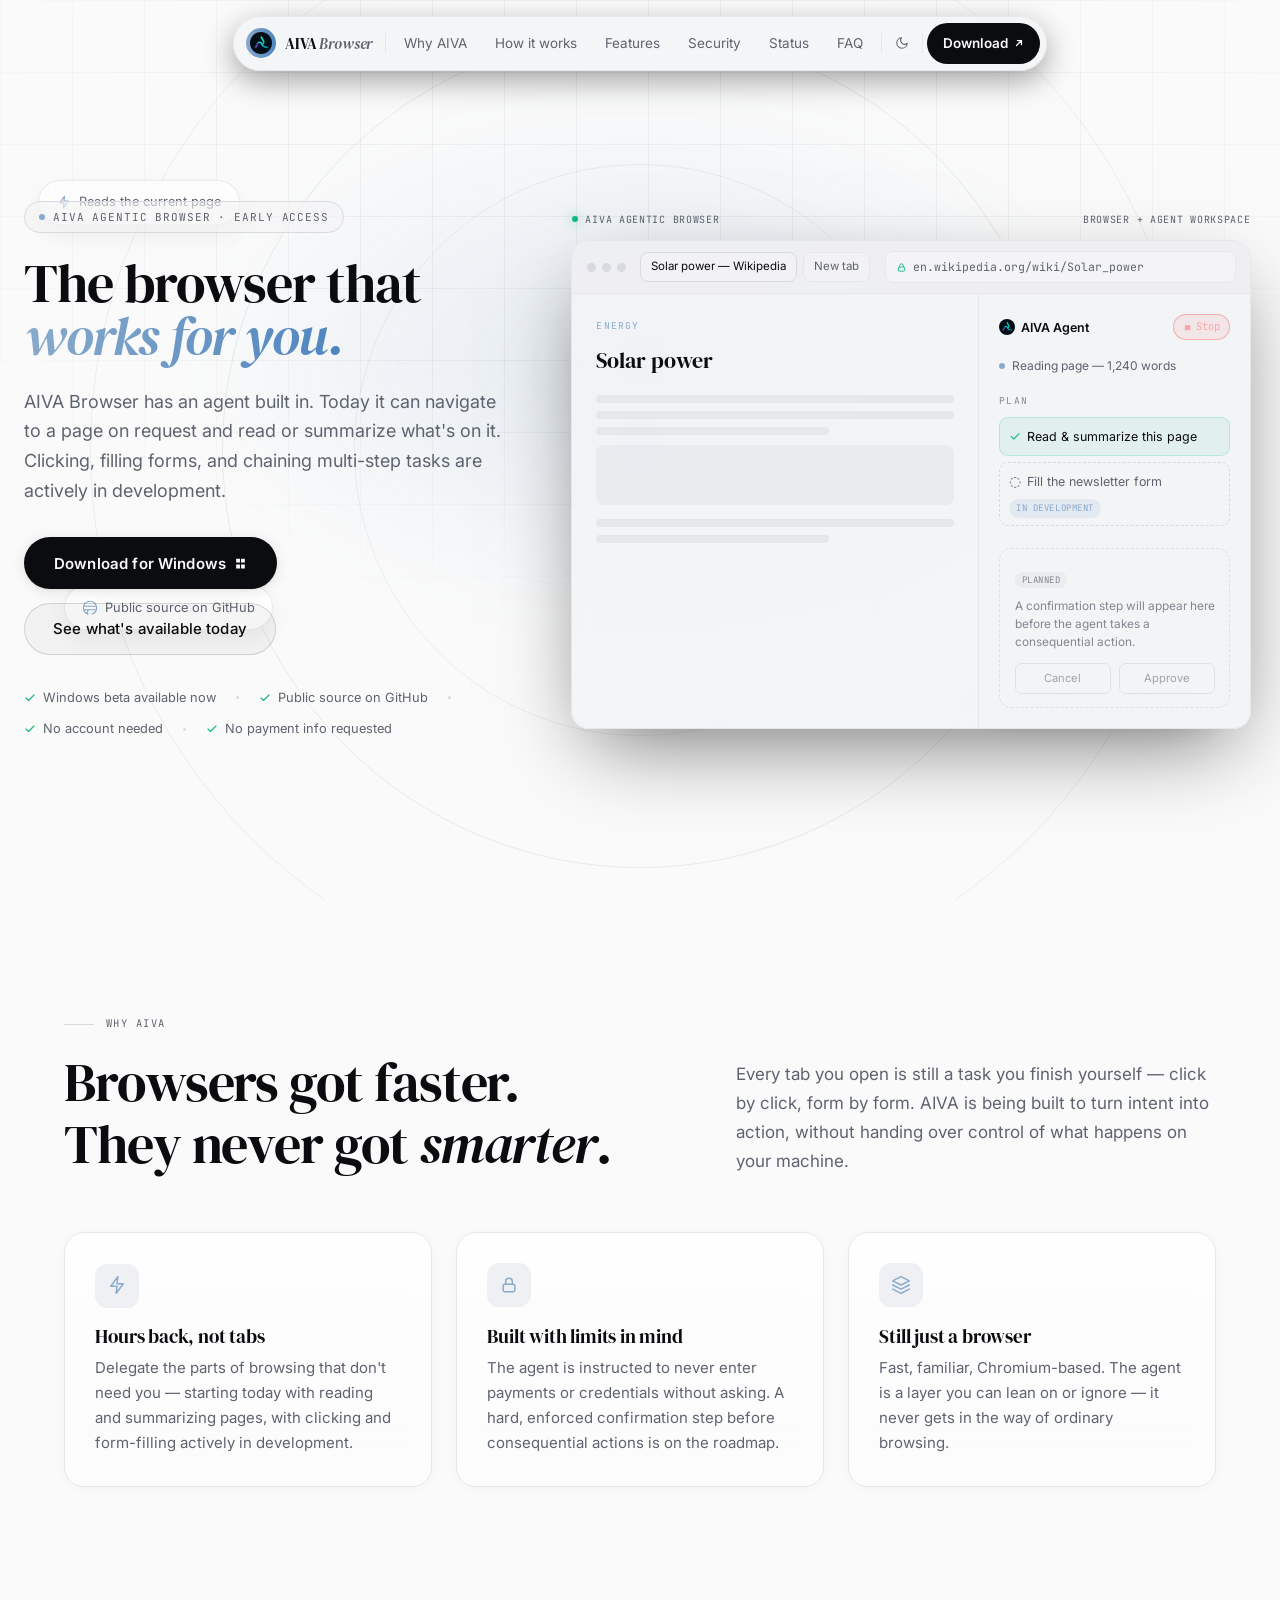
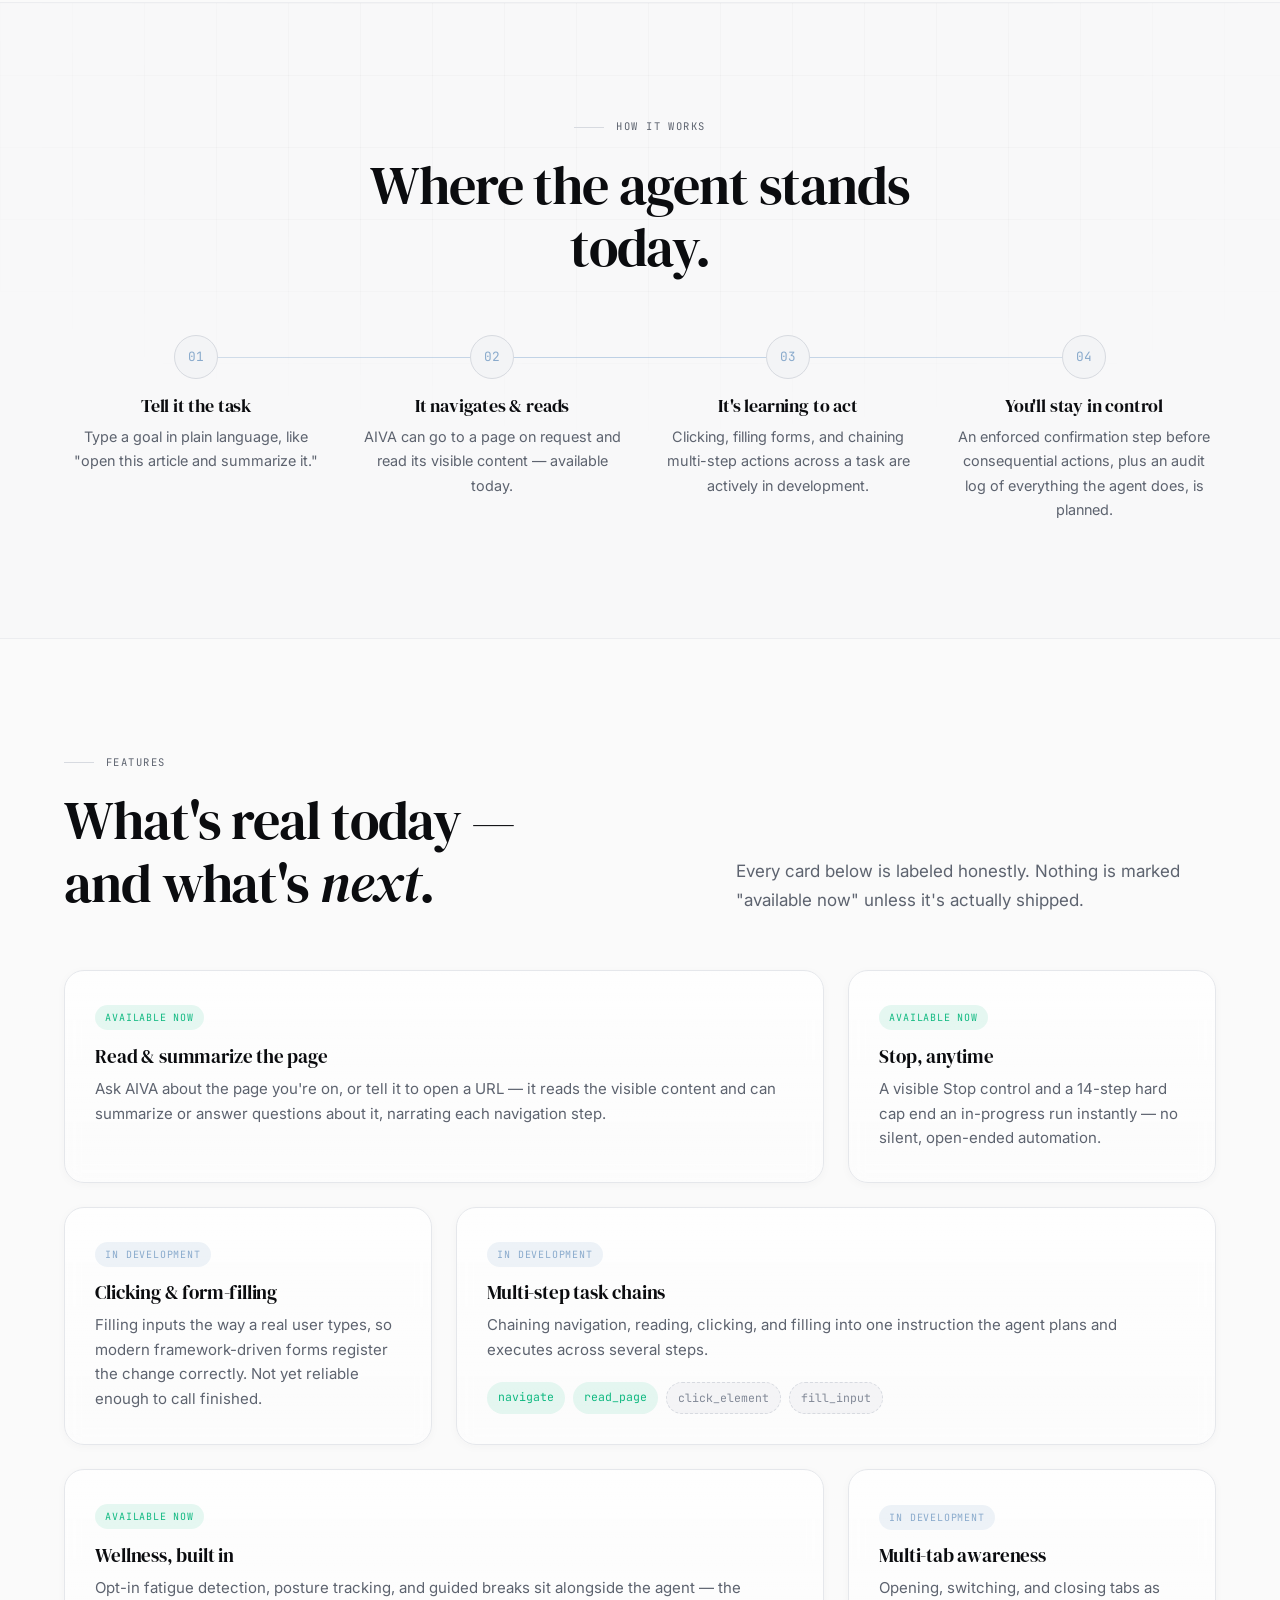
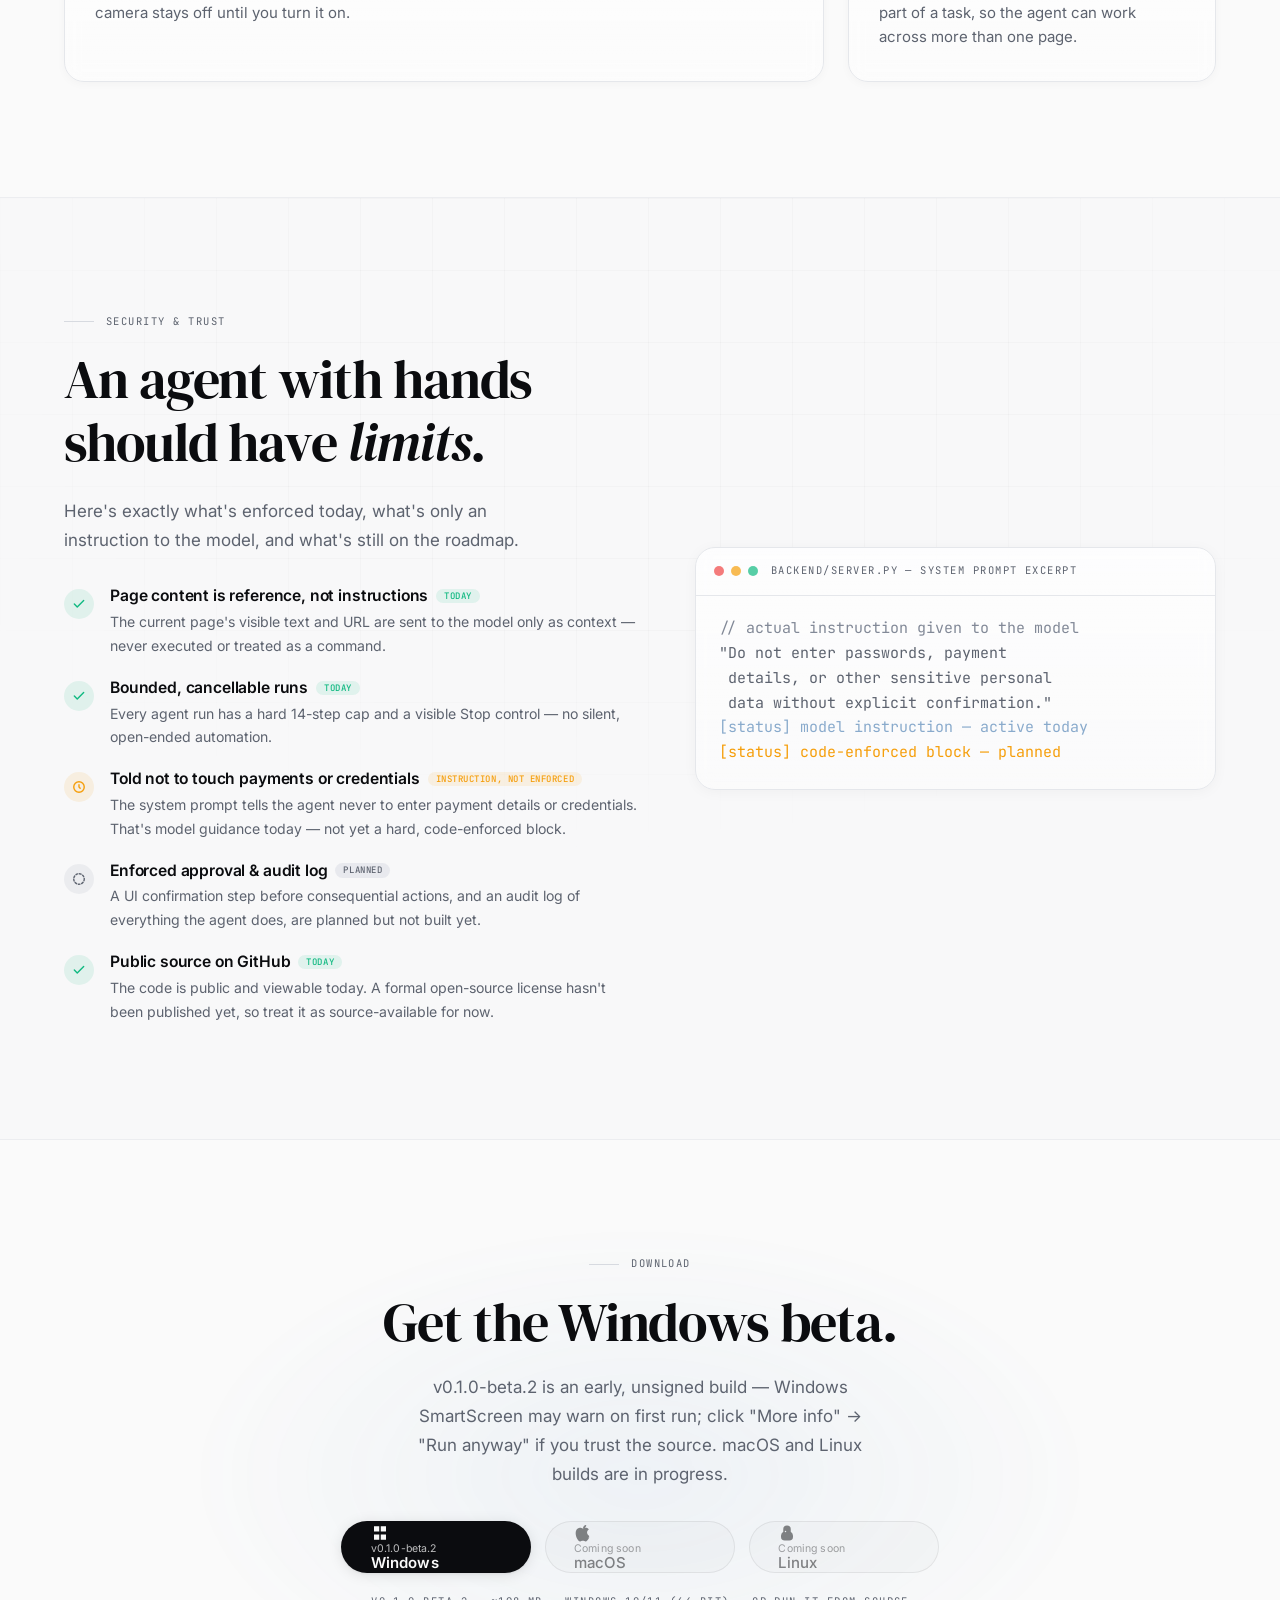
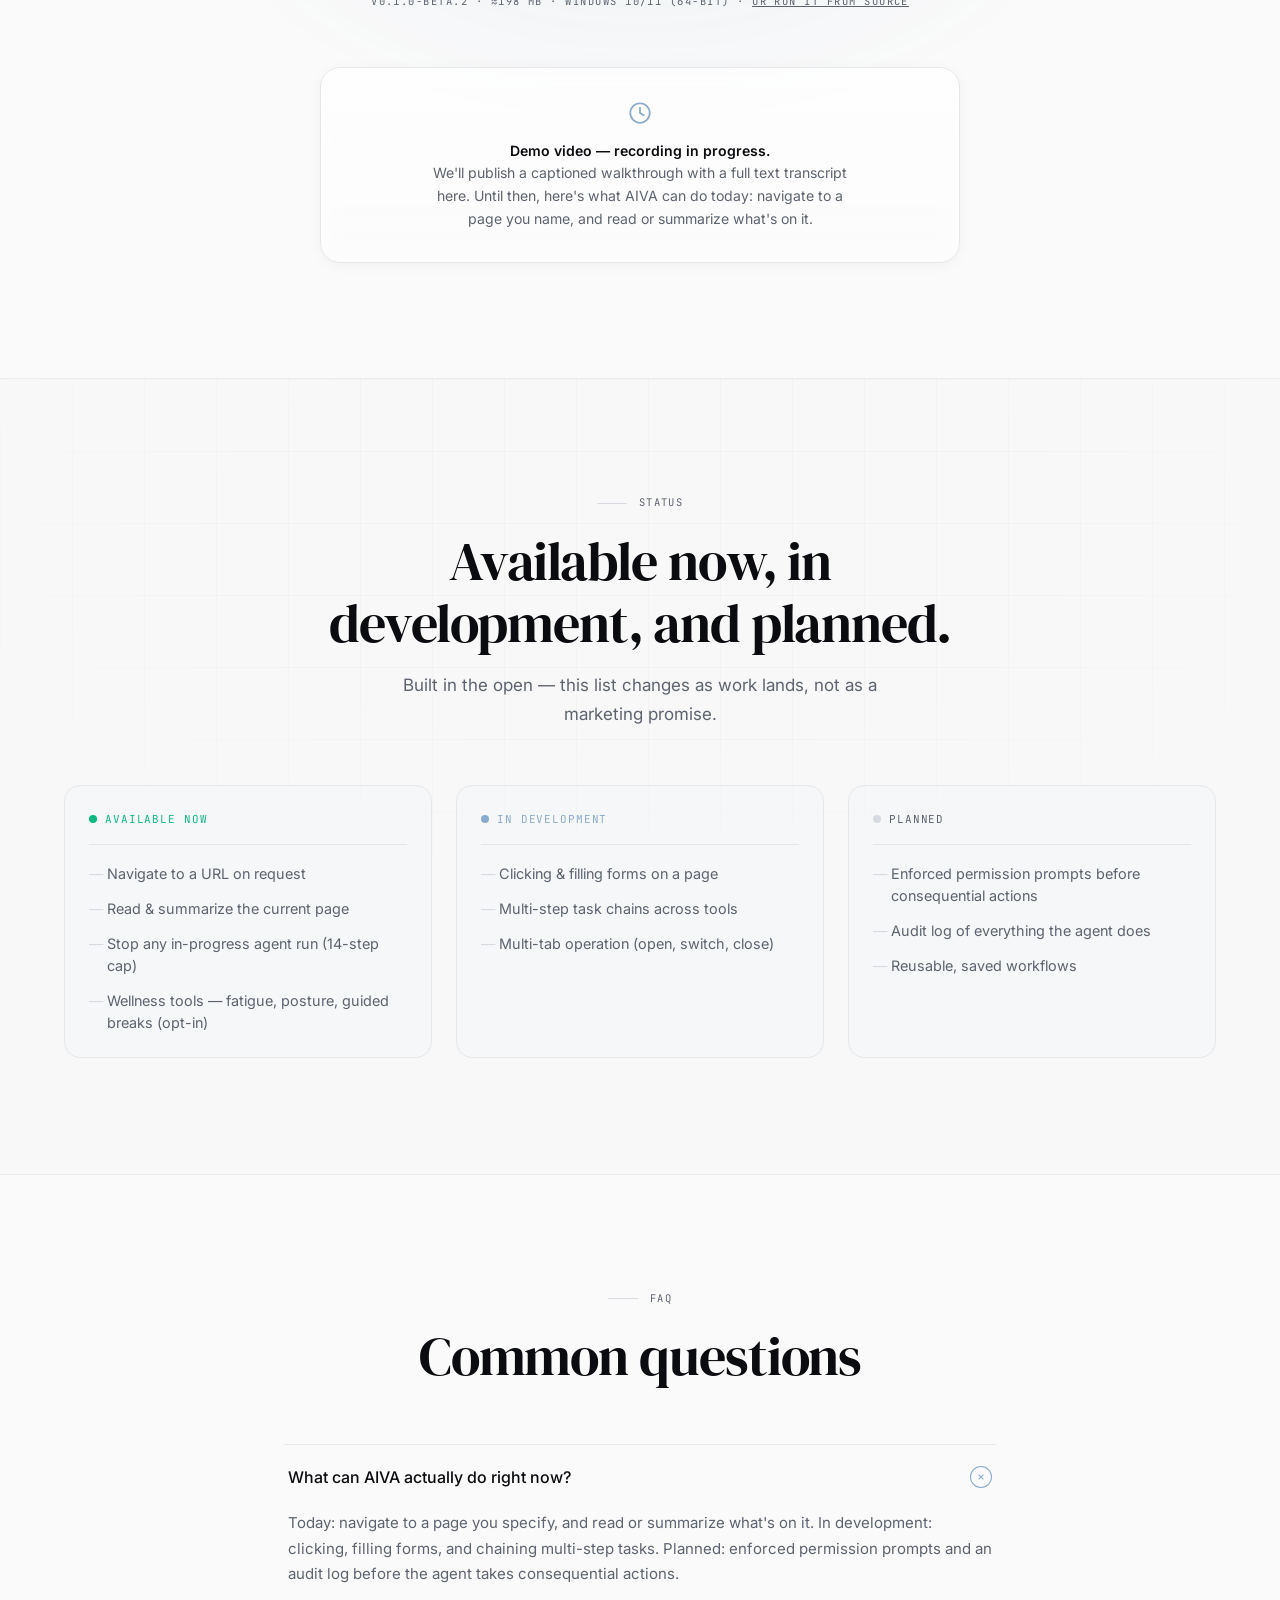
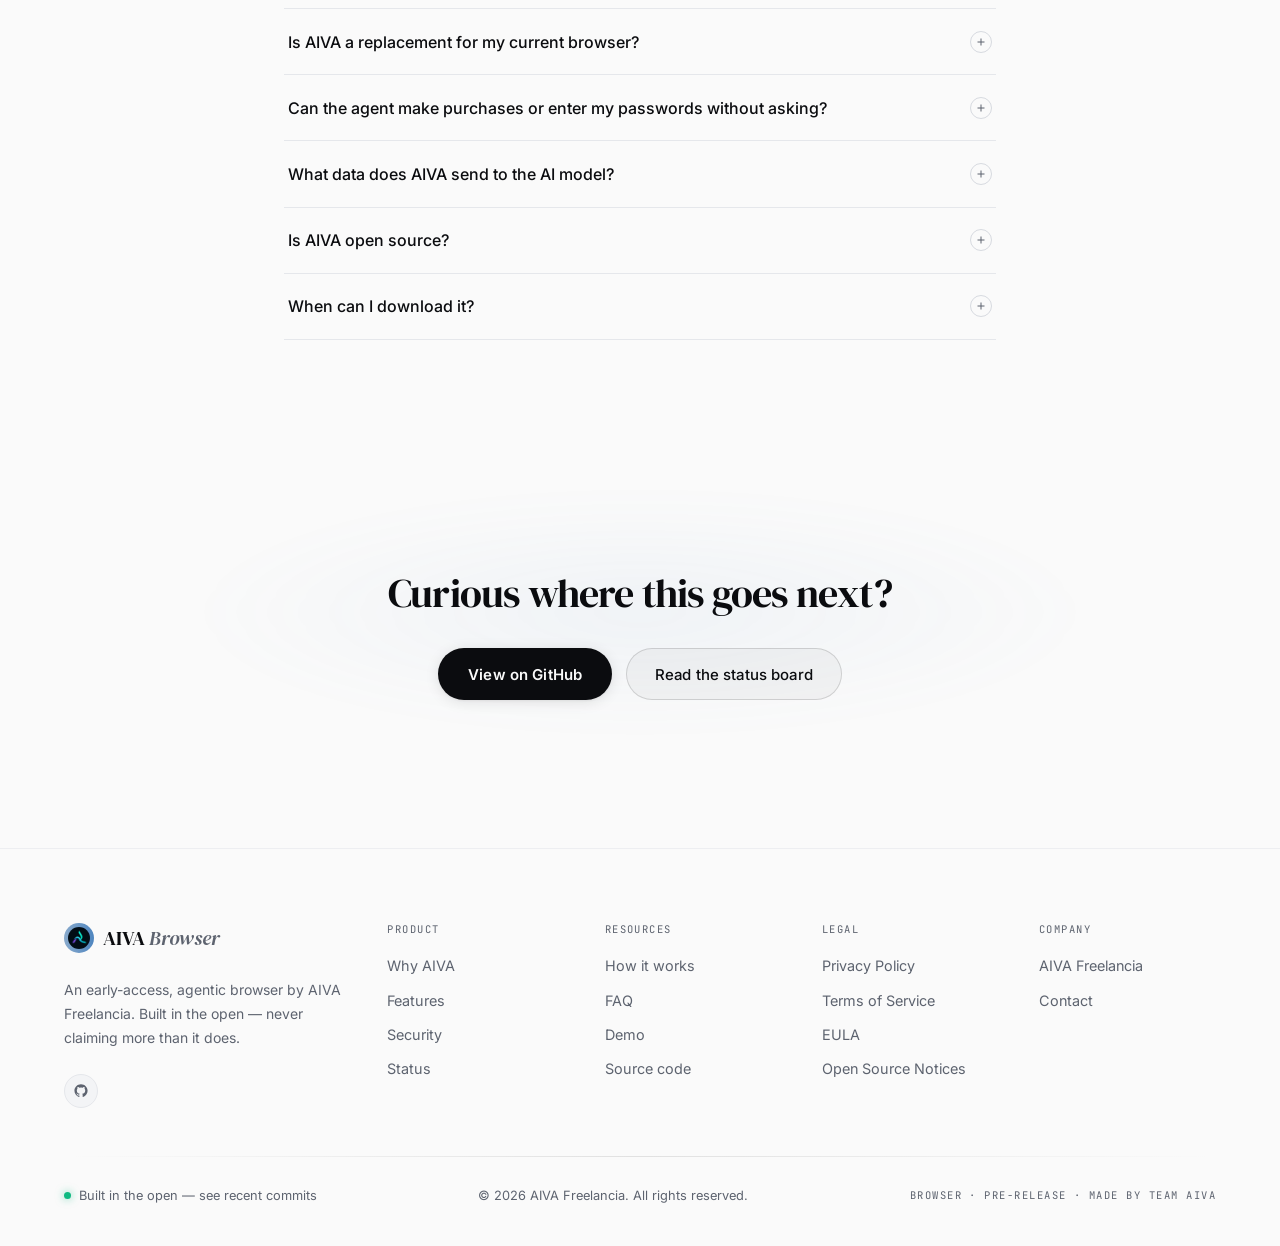
==== index.html @ 6fbb1faa "Point download at v0.1.0-beta.2 The rebuilt installer's own version string is beta.2, not a same-ver" ====
<!DOCTYPE html>
<html lang="en" data-theme="dark">
<head>
<meta charset="UTF-8" />
<meta name="viewport" content="width=device-width, initial-scale=1.0" />
<title>AIVA Browser — The Browser That Works For You</title>
<meta name="description" content="AIVA Browser is an early-access agentic browser by AIVA Freelancia. Today it can navigate to a page and read or summarize it — clicking, form-filling, and multi-step tasks are in active development." />
<link rel="canonical" href="https://browser.aivafreelancia.in/" />
<link rel="icon" href="assets/favicon-64.png" />
<link rel="apple-touch-icon" href="assets/apple-touch-icon.png" />

<meta name="theme-color" content="#0a0a0a" media="(prefers-color-scheme: dark)" />
<meta name="theme-color" content="#fafafa" media="(prefers-color-scheme: light)" />
<meta name="theme-color" content="#0a0a0a" id="themeColorMeta" />
<script>
  (function () {
    var saved = localStorage.getItem('aiva-theme');
    var theme = saved || (window.matchMedia && window.matchMedia('(prefers-color-scheme: light)').matches ? 'light' : 'dark');
    document.documentElement.setAttribute('data-theme', theme);
    var meta = document.getElementById('themeColorMeta');
    if (meta) meta.setAttribute('content', theme === 'light' ? '#fafafa' : '#0a0a0a');
  })();
</script>

<meta property="og:title" content="AIVA Browser — The Browser That Works For You" />
<meta property="og:description" content="An early-access agentic browser by AIVA Freelancia. Navigate and read/summarize pages today — clicking, form-filling, and multi-step tasks are in development." />
<meta property="og:type" content="website" />
<meta property="og:url" content="https://browser.aivafreelancia.in/" />
<meta property="og:image" content="https://browser.aivafreelancia.in/assets/og-image.png" />
<meta property="og:image:width" content="1200" />
<meta property="og:image:height" content="630" />
<meta property="og:image:alt" content="AIVA Browser — The browser that works for you" />
<meta name="twitter:card" content="summary_large_image" />
<meta name="twitter:title" content="AIVA Browser — The Browser That Works For You" />
<meta name="twitter:description" content="An early-access agentic browser by AIVA Freelancia. Navigate and read/summarize pages today — clicking, form-filling, and multi-step tasks are in development." />
<meta name="twitter:image" content="https://browser.aivafreelancia.in/assets/og-image.png" />

<script type="application/ld+json">
{
  "@context": "https://schema.org",
  "@type": "SoftwareApplication",
  "name": "AIVA Browser",
  "description": "An early-access, agentic desktop browser that can navigate to a page on request and read or summarize its content. Clicking, form-filling, and multi-step tasks are in active development.",
  "applicationCategory": "WebBrowser",
  "operatingSystem": "Windows 10/11 (64-bit)",
  "softwareVersion": "0.1.0-beta.2",
  "downloadUrl": "https://github.com/Jothik1506-ai/Browser-download-page/releases/download/v0.1.0-beta.2/AIVA.Agentic.Browser-Setup-0.1.0-beta.2.exe",
  "url": "https://browser.aivafreelancia.in/",
  "codeRepository": "https://github.com/Jothik1506-ai/Aiva-Agentic_Browser",
  "publisher": {
    "@type": "Organization",
    "name": "AIVA Freelancia",
    "url": "https://aivafreelancia.in"
  }
}
</script>

<link rel="preconnect" href="https://fonts.googleapis.com">
<link rel="preconnect" href="https://fonts.gstatic.com" crossorigin>
<link rel="preload" as="style" href="https://fonts.googleapis.com/css2?family=DM+Serif+Display:ital@0;1&family=Inter:wght@300;400;500;600;700;800&family=JetBrains+Mono:wght@300;400;500;600&display=swap" />
<link href="https://fonts.googleapis.com/css2?family=DM+Serif+Display:ital@0;1&family=Inter:wght@300;400;500;600;700;800&family=JetBrains+Mono:wght@300;400;500;600&display=swap" rel="stylesheet" media="print" onload="this.media='all'" />
<noscript><link href="https://fonts.googleapis.com/css2?family=DM+Serif+Display:ital@0;1&family=Inter:wght@300;400;500;600;700;800&family=JetBrains+Mono:wght@300;400;500;600&display=swap" rel="stylesheet" /></noscript>

<link rel="stylesheet" href="styles.css" />
</head>

<body>

<a href="#main" class="skip-link">Skip to content</a>

<!-- ================= NAV ================= -->
<header class="site-header">
  <nav id="navPill" class="nav-pill" aria-label="Primary">
    <a href="#top" class="nav-brand" aria-label="AIVA Browser home">
      <span class="brand-mark">
        <img src="assets/aiva-logo-small.png" alt="" width="20" height="20" loading="lazy" />
      </span>
      <span class="brand-name">AIVA <em>Browser</em></span>
    </a>
    <span class="nav-sep" aria-hidden="true"></span>
    <div class="nav-links">
      <a href="#why">Why AIVA</a>
      <a href="#how">How it works</a>
      <a href="#features">Features</a>
      <a href="#security">Security</a>
      <a href="#roadmap">Status</a>
      <a href="#faq">FAQ</a>
    </div>
    <button id="navHamburger" class="nav-hamburger" aria-label="Open menu" aria-expanded="false" aria-controls="mobileDrawer">
      <svg width="16" height="16" viewBox="0 0 16 16" fill="none" aria-hidden="true">
        <rect x="1" y="4" width="14" height="1.5" rx=".75" fill="currentColor" />
        <rect x="1" y="7.25" width="14" height="1.5" rx=".75" fill="currentColor" />
        <rect x="1" y="10.5" width="14" height="1.5" rx=".75" fill="currentColor" />
      </svg>
    </button>
    <span class="nav-sep" aria-hidden="true"></span>
    <button id="themeToggle" class="theme-toggle" aria-label="Switch to light theme">
      <svg class="icon-sun" width="15" height="15" viewBox="0 0 24 24" fill="none" stroke="currentColor" stroke-width="1.8" stroke-linecap="round" stroke-linejoin="round" aria-hidden="true">
        <circle cx="12" cy="12" r="4" />
        <line x1="12" y1="2" x2="12" y2="4" /><line x1="12" y1="20" x2="12" y2="22" />
        <line x1="4.22" y1="4.22" x2="5.64" y2="5.64" /><line x1="18.36" y1="18.36" x2="19.78" y2="19.78" />
        <line x1="2" y1="12" x2="4" y2="12" /><line x1="20" y1="12" x2="22" y2="12" />
        <line x1="4.22" y1="19.78" x2="5.64" y2="18.36" /><line x1="18.36" y1="5.64" x2="19.78" y2="4.22" />
      </svg>
      <svg class="icon-moon" width="14" height="14" viewBox="0 0 24 24" fill="none" stroke="currentColor" stroke-width="1.8" stroke-linecap="round" stroke-linejoin="round" aria-hidden="true">
        <path d="M21 12.79A9 9 0 1 1 11.21 3 7 7 0 0 0 21 12.79z" />
      </svg>
    </button>
    <span class="nav-sep" aria-hidden="true"></span>
    <a href="#download" class="nav-cta ring-grad">
      Download
      <svg width="10" height="10" viewBox="0 0 12 12" fill="none" aria-hidden="true"><path d="M3 9L9 3M9 3H4M9 3V8" stroke="currentColor" stroke-width="1.5" stroke-linecap="round" stroke-linejoin="round"/></svg>
    </a>
  </nav>

  <nav id="mobileDrawer" class="mobile-drawer" aria-label="Mobile navigation">
    <a href="#why">Why AIVA</a>
    <a href="#how">How it works</a>
    <a href="#features">Features</a>
    <a href="#security">Security</a>
    <a href="#roadmap">Status</a>
    <a href="#faq">FAQ</a>
    <button id="themeToggleMobile" class="theme-toggle-mobile">
      <svg class="icon-sun" width="15" height="15" viewBox="0 0 24 24" fill="none" stroke="currentColor" stroke-width="1.8" stroke-linecap="round" stroke-linejoin="round" aria-hidden="true">
        <circle cx="12" cy="12" r="4" />
        <line x1="12" y1="2" x2="12" y2="4" /><line x1="12" y1="20" x2="12" y2="22" />
        <line x1="4.22" y1="4.22" x2="5.64" y2="5.64" /><line x1="18.36" y1="18.36" x2="19.78" y2="19.78" />
        <line x1="2" y1="12" x2="4" y2="12" /><line x1="20" y1="12" x2="22" y2="12" />
        <line x1="4.22" y1="19.78" x2="5.64" y2="18.36" /><line x1="18.36" y1="5.64" x2="19.78" y2="4.22" />
      </svg>
      <svg class="icon-moon" width="14" height="14" viewBox="0 0 24 24" fill="none" stroke="currentColor" stroke-width="1.8" stroke-linecap="round" stroke-linejoin="round" aria-hidden="true">
        <path d="M21 12.79A9 9 0 1 1 11.21 3 7 7 0 0 0 21 12.79z" />
      </svg>
      <span class="toggle-label sun-label">Light mode</span>
      <span class="toggle-label moon-label">Dark mode</span>
    </button>
    <a href="#download" class="mobile-cta">
      Download
      <svg width="10" height="10" viewBox="0 0 12 12" fill="none"><path d="M3 9L9 3M9 3H4M9 3V8" stroke="currentColor" stroke-width="1.5" stroke-linecap="round" stroke-linejoin="round"/></svg>
    </a>
  </nav>
</header>

<main id="main">

<!-- ================= HERO ================= -->
<section id="top" class="hero noise">
  <div class="hero-grid-lines" aria-hidden="true"></div>
  <div class="hero-glow" aria-hidden="true"></div>

  <div class="hero-rings" aria-hidden="true">
    <span class="ring ring-1"></span>
    <span class="ring ring-2"></span>
    <span class="ring ring-3"></span>
    <span class="ring-dot"></span>
  </div>

  <div class="floating-pill" style="top:20%; left:3%;">
    <svg width="14" height="14" viewBox="0 0 24 24" fill="none" stroke="currentColor" stroke-width="1.8" stroke-linecap="round" stroke-linejoin="round" aria-hidden="true"><path d="M13 2 4.5 13.5H12L11 22l8.5-11.5H12L13 2z"/></svg>
    Reads the current page
  </div>
  <div class="floating-pill" style="top:32%; right:3%;">
    <svg width="14" height="14" viewBox="0 0 24 24" fill="none" stroke="currentColor" stroke-width="1.8" stroke-linecap="round" stroke-linejoin="round" aria-hidden="true"><path d="M4 17 10 11 14 15 20 8"/><path d="M14 8h6v6"/></svg>
    Stop anytime
  </div>
  <div class="floating-pill" style="bottom:30%; left:5%;">
    <svg width="14" height="14" viewBox="0 0 24 24" fill="none" stroke="currentColor" stroke-width="1.8" stroke-linecap="round" stroke-linejoin="round" aria-hidden="true"><path d="M12 .5C5.73.5.75 5.48.75 11.75c0 4.97 3.22 9.18 7.69 10.67M12 .5c6.27 0 11.25 4.98 11.25 11.25 0 4.97-3.22 9.18-7.69 10.67"/><path d="M8 22.4V17.2c0-1.1.9-2 2-2M2.5 9h19M2.5 15h19"/></svg>
    Public source on GitHub
  </div>
  <div class="floating-pill" style="bottom:20%; right:5%;">
    <svg width="14" height="14" viewBox="0 0 24 24" fill="none" stroke="currentColor" stroke-width="1.8" stroke-linecap="round" stroke-linejoin="round" aria-hidden="true"><circle cx="12" cy="12" r="9"/><path d="M12 8v4l3 2"/></svg>
    Early access — in progress
  </div>

  <div class="hero-content">
    <div class="hero-copy">
    <div class="status-chip">
      <span class="status-chip-dot"></span> AIVA Agentic Browser · Early access
    </div>
    <h1 class="hero-title">
      The browser that<br><span class="accent-text">works for you.</span>
    </h1>
    <p class="hero-sub">
      AIVA Browser has an agent built in. Today it can navigate to a page on request
      and read or summarize what's on it. Clicking, filling forms, and chaining
      multi-step tasks are actively in development.
    </p>

    <div class="hero-ctas">
      <a href="https://github.com/Jothik1506-ai/Browser-download-page/releases/download/v0.1.0-beta.2/AIVA.Agentic.Browser-Setup-0.1.0-beta.2.exe" class="cta-primary ring-grad">
        Download for Windows
        <svg width="13" height="13" viewBox="0 0 24 24" fill="currentColor" aria-hidden="true"><path d="M4 3h7v7H4V3zm9 0h7v7h-7V3zM4 14h7v7H4v-7zm9 0h7v7h-7v-7z"/></svg>
      </a>
      <a href="#roadmap" class="cta-secondary ring-grad">
        See what's available today
      </a>
    </div>

    <div class="trust-row">
      <span class="trust-item"><svg width="12" height="12" viewBox="0 0 24 24" fill="none" stroke="#10b981" stroke-width="2.2" stroke-linecap="round" stroke-linejoin="round" aria-hidden="true"><polyline points="20 6 9 17 4 12"/></svg>Windows beta available now</span>
      <span class="trust-sep" aria-hidden="true"></span>
      <span class="trust-item"><svg width="12" height="12" viewBox="0 0 24 24" fill="none" stroke="#10b981" stroke-width="2.2" stroke-linecap="round" stroke-linejoin="round" aria-hidden="true"><polyline points="20 6 9 17 4 12"/></svg>Public source on GitHub</span>
      <span class="trust-sep" aria-hidden="true"></span>
      <span class="trust-item"><svg width="12" height="12" viewBox="0 0 24 24" fill="none" stroke="#10b981" stroke-width="2.2" stroke-linecap="round" stroke-linejoin="round" aria-hidden="true"><polyline points="20 6 9 17 4 12"/></svg>No account needed</span>
      <span class="trust-sep" aria-hidden="true"></span>
      <span class="trust-item"><svg width="12" height="12" viewBox="0 0 24 24" fill="none" stroke="#10b981" stroke-width="2.2" stroke-linecap="round" stroke-linejoin="round" aria-hidden="true"><polyline points="20 6 9 17 4 12"/></svg>No payment info requested</span>
    </div>
    </div>

    <!-- ============ SIGNATURE PRODUCT VISUAL ============
         A labeled mockup, not a screenshot: chrome + URL bar, sample page
         content, the agent sidebar, a live plan, a real Stop control, and
         a clearly "Planned" approval step. Nothing here is shown as live
         unless it's genuinely shipped today. -->
    <div class="hero-product">
      <div class="product-visual-label">
        <span><span class="product-visual-dot"></span> AIVA Agentic Browser</span>
        <span>Browser + agent workspace</span>
      </div>
    <div class="browser-mock reveal" aria-label="Illustration of the AIVA Agentic Browser interface">
      <div class="bm-chrome">
        <div class="bm-dots"><span></span><span></span><span></span></div>
        <div class="bm-tabs">
          <span class="bm-tab bm-tab-active">Solar power — Wikipedia</span>
          <span class="bm-tab">New tab</span>
        </div>
        <div class="bm-address-bar">
          <svg width="11" height="11" viewBox="0 0 24 24" fill="none" stroke="currentColor" stroke-width="2"><rect x="5" y="11" width="14" height="9" rx="2"/><path d="M8 11V8a4 4 0 0 1 8 0v3"/></svg>
          en.wikipedia.org/wiki/Solar_power
        </div>
      </div>
      <div class="bm-body">
        <div class="bm-page">
          <div class="bm-page-kicker">ENERGY</div>
          <div class="bm-page-title">Solar power</div>
          <div class="bm-page-line"></div>
          <div class="bm-page-line"></div>
          <div class="bm-page-line short"></div>
          <div class="bm-page-image"></div>
          <div class="bm-page-line"></div>
          <div class="bm-page-line short"></div>
        </div>
        <aside class="bm-sidebar">
          <div class="bm-sidebar-header">
            <span class="bm-sidebar-brand"><img src="assets/aiva-logo-small.png" alt="" width="16" height="16" /> AIVA Agent</span>
            <span class="bm-stop-btn">
              <svg width="9" height="9" viewBox="0 0 24 24" fill="currentColor" aria-hidden="true"><rect x="5" y="5" width="14" height="14" rx="1.5"/></svg>
              Stop
            </span>
          </div>
          <div class="bm-status">
            <span class="bm-status-dot"></span> Reading page — 1,240 words
          </div>
          <div class="bm-plan">
            <div class="bm-plan-label">Plan</div>
            <div class="bm-plan-step bm-plan-done">
              <span class="bm-plan-icon">✓</span> Read &amp; summarize this page
            </div>
            <div class="bm-plan-step bm-plan-upcoming">
              <span class="bm-plan-icon">◌</span> Fill the newsletter form
              <span class="bm-badge bm-badge-dev">In development</span>
            </div>
          </div>
          <div class="bm-approval">
            <span class="bm-badge bm-badge-planned">Planned</span>
            <p>A confirmation step will appear here before the agent takes a consequential action.</p>
            <div class="bm-approval-btns">
              <span>Cancel</span><span>Approve</span>
            </div>
          </div>
        </aside>
      </div>
    </div>
    </div>
  </div>
</section>

<!-- ================= WHY AIVA ================= -->
<section id="why" class="section">
  <div class="section-inner">
    <div class="section-head">
      <div class="reveal">
        <div class="eyebrow"><span class="eyebrow-line"></span><span class="tag">Why AIVA</span></div>
        <h2 class="section-title">Browsers got faster.<br>They never got <em>smarter</em>.</h2>
      </div>
      <p class="section-lede reveal d2">Every tab you open is still a task you finish yourself — click by click, form by form. AIVA is being built to turn intent into action, without handing over control of what happens on your machine.</p>
    </div>

    <div class="card-grid card-grid-3">
      <div class="glass-card reveal d1">
        <span class="card-icon"><svg width="20" height="20" viewBox="0 0 24 24" fill="none" stroke="currentColor" stroke-width="1.8" stroke-linecap="round" stroke-linejoin="round"><path d="M13 2 4.5 13.5H12L11 22l8.5-11.5H12L13 2z"/></svg></span>
        <h3>Hours back, not tabs</h3>
        <p>Delegate the parts of browsing that don't need you — starting today with reading and summarizing pages, with clicking and form-filling actively in development.</p>
      </div>
      <div class="glass-card reveal d2">
        <span class="card-icon"><svg width="20" height="20" viewBox="0 0 24 24" fill="none" stroke="currentColor" stroke-width="1.8" stroke-linecap="round" stroke-linejoin="round"><rect x="5" y="11" width="14" height="9" rx="2"/><path d="M8 11V8a4 4 0 0 1 8 0v3"/></svg></span>
        <h3>Built with limits in mind</h3>
        <p>The agent is instructed to never enter payments or credentials without asking. A hard, enforced confirmation step before consequential actions is on the roadmap.</p>
      </div>
      <div class="glass-card reveal d3">
        <span class="card-icon"><svg width="20" height="20" viewBox="0 0 24 24" fill="none" stroke="currentColor" stroke-width="1.8" stroke-linecap="round" stroke-linejoin="round"><path d="M12 2 2 7l10 5 10-5-10-5z"/><path d="M2 17l10 5 10-5M2 12l10 5 10-5"/></svg></span>
        <h3>Still just a browser</h3>
        <p>Fast, familiar, Chromium-based. The agent is a layer you can lean on or ignore — it never gets in the way of ordinary browsing.</p>
      </div>
    </div>
  </div>
</section>

<!-- ================= HOW IT WORKS ================= -->
<section id="how" class="section section-alt">
  <div class="hero-grid-lines faint" aria-hidden="true"></div>
  <div class="section-inner">
    <div class="section-head section-head-center">
      <div class="reveal">
        <div class="eyebrow eyebrow-center"><span class="eyebrow-line"></span><span class="tag">How it works</span></div>
        <h2 class="section-title">Where the agent stands today.</h2>
      </div>
    </div>

    <div class="steps">
      <div class="step reveal d1">
        <span class="step-num">01</span>
        <h3>Tell it the task</h3>
        <p>Type a goal in plain language, like "open this article and summarize it."</p>
      </div>
      <div class="step reveal d2">
        <span class="step-num">02</span>
        <h3>It navigates &amp; reads</h3>
        <p>AIVA can go to a page on request and read its visible content — available today.</p>
      </div>
      <div class="step reveal d3">
        <span class="step-num">03</span>
        <h3>It's learning to act</h3>
        <p>Clicking, filling forms, and chaining multi-step actions across a task are actively in development.</p>
      </div>
      <div class="step reveal d4">
        <span class="step-num">04</span>
        <h3>You'll stay in control</h3>
        <p>An enforced confirmation step before consequential actions, plus an audit log of everything the agent does, is planned.</p>
      </div>
    </div>
  </div>
</section>

<!-- ================= FEATURES ================= -->
<section id="features" class="section">
  <div class="section-inner">
    <div class="section-head">
      <div class="reveal">
        <div class="eyebrow"><span class="eyebrow-line"></span><span class="tag">Features</span></div>
        <h2 class="section-title">What's real today —<br>and what's <em>next</em>.</h2>
      </div>
      <p class="section-lede reveal d2">Every card below is labeled honestly. Nothing is marked "available now" unless it's actually shipped.</p>
    </div>

    <div class="feature-bento">
      <div class="glass-card feature-wide reveal d1">
        <span class="feature-badge feature-badge-live">Available now</span>
        <h3>Read &amp; summarize the page</h3>
        <p>Ask AIVA about the page you're on, or tell it to open a URL — it reads the visible content and can summarize or answer questions about it, narrating each navigation step.</p>
      </div>
      <div class="glass-card reveal d2">
        <span class="feature-badge feature-badge-live">Available now</span>
        <h3>Stop, anytime</h3>
        <p>A visible Stop control and a 14-step hard cap end an in-progress run instantly — no silent, open-ended automation.</p>
      </div>
      <div class="glass-card reveal d3">
        <span class="feature-badge feature-badge-dev">In development</span>
        <h3>Clicking &amp; form-filling</h3>
        <p>Filling inputs the way a real user types, so modern framework-driven forms register the change correctly. Not yet reliable enough to call finished.</p>
      </div>
      <div class="glass-card feature-wide reveal d1">
        <span class="feature-badge feature-badge-dev">In development</span>
        <h3>Multi-step task chains</h3>
        <p>Chaining navigation, reading, clicking, and filling into one instruction the agent plans and executes across several steps.</p>
        <div class="tool-chips">
          <span class="tool-chip tool-chip-live">navigate</span>
          <span class="tool-chip tool-chip-live">read_page</span>
          <span class="tool-chip tool-chip-dev">click_element</span>
          <span class="tool-chip tool-chip-dev">fill_input</span>
        </div>
      </div>
      <div class="glass-card feature-wide reveal d2">
        <span class="feature-badge feature-badge-live">Available now</span>
        <h3>Wellness, built in</h3>
        <p>Opt-in fatigue detection, posture tracking, and guided breaks sit alongside the agent — the camera stays off until you turn it on.</p>
      </div>
      <div class="glass-card reveal d3">
        <span class="feature-badge feature-badge-dev">In development</span>
        <h3>Multi-tab awareness</h3>
        <p>Opening, switching, and closing tabs as part of a task, so the agent can work across more than one page.</p>
      </div>
    </div>
  </div>
</section>

<!-- ================= SECURITY ================= -->
<section id="security" class="section section-alt">
  <div class="hero-grid-lines faint" aria-hidden="true"></div>
  <div class="section-inner security-grid">
    <div class="reveal">
      <div class="eyebrow"><span class="eyebrow-line"></span><span class="tag">Security &amp; Trust</span></div>
      <h2 class="section-title">An agent with hands<br>should have <em>limits</em>.</h2>
      <p class="section-lede" style="margin-top:1.5rem;">Here's exactly what's enforced today, what's only an instruction to the model, and what's still on the roadmap.</p>

      <ul class="check-list">
        <li>
          <span class="check-icon check-icon-live"><svg width="14" height="14" viewBox="0 0 24 24" fill="none" stroke="currentColor" stroke-width="2.4" stroke-linecap="round" stroke-linejoin="round"><polyline points="20 6 9 17 4 12"/></svg></span>
          <div><h3>Page content is reference, not instructions <span class="badge-inline badge-inline-live">Today</span></h3><p>The current page's visible text and URL are sent to the model only as context — never executed or treated as a command.</p></div>
        </li>
        <li>
          <span class="check-icon check-icon-live"><svg width="14" height="14" viewBox="0 0 24 24" fill="none" stroke="currentColor" stroke-width="2.4" stroke-linecap="round" stroke-linejoin="round"><polyline points="20 6 9 17 4 12"/></svg></span>
          <div><h3>Bounded, cancellable runs <span class="badge-inline badge-inline-live">Today</span></h3><p>Every agent run has a hard 14-step cap and a visible Stop control — no silent, open-ended automation.</p></div>
        </li>
        <li>
          <span class="check-icon check-icon-soft"><svg width="14" height="14" viewBox="0 0 24 24" fill="none" stroke="currentColor" stroke-width="2.4" stroke-linecap="round" stroke-linejoin="round"><circle cx="12" cy="12" r="9"/><path d="M12 8v4l2 2"/></svg></span>
          <div><h3>Told not to touch payments or credentials <span class="badge-inline badge-inline-soft">Instruction, not enforced</span></h3><p>The system prompt tells the agent never to enter payment details or credentials. That's model guidance today — not yet a hard, code-enforced block.</p></div>
        </li>
        <li>
          <span class="check-icon check-icon-planned"><svg width="14" height="14" viewBox="0 0 24 24" fill="none" stroke="currentColor" stroke-width="2.4" stroke-linecap="round" stroke-linejoin="round"><circle cx="12" cy="12" r="9" stroke-dasharray="3 3"/></svg></span>
          <div><h3>Enforced approval &amp; audit log <span class="badge-inline badge-inline-planned">Planned</span></h3><p>A UI confirmation step before consequential actions, and an audit log of everything the agent does, are planned but not built yet.</p></div>
        </li>
        <li>
          <span class="check-icon check-icon-live"><svg width="14" height="14" viewBox="0 0 24 24" fill="none" stroke="currentColor" stroke-width="2.4" stroke-linecap="round" stroke-linejoin="round"><polyline points="20 6 9 17 4 12"/></svg></span>
          <div><h3>Public source on GitHub <span class="badge-inline badge-inline-live">Today</span></h3><p>The code is public and viewable today. A formal open-source license hasn't been published yet, so treat it as source-available for now.</p></div>
        </li>
      </ul>
    </div>

    <div class="reveal d2">
      <div class="terminal-card glass-card">
        <div class="terminal-bar">
          <span class="dot dot-red"></span><span class="dot dot-yellow"></span><span class="dot dot-green"></span>
          <span class="terminal-title tag">backend/server.py — system prompt excerpt</span>
        </div>
        <div class="terminal-body">
          <p class="t-muted">// actual instruction given to the model</p>
          <p class="t-default">"Do not enter passwords, payment</p>
          <p class="t-default">&nbsp;details, or other sensitive personal</p>
          <p class="t-default">&nbsp;data without explicit confirmation."</p>
          <p class="t-info">[status] model instruction — active today</p>
          <p class="t-warn">[status] code-enforced block — planned</p>
        </div>
      </div>
    </div>
  </div>
</section>

<!-- ================= DOWNLOAD ================= -->
<section id="download" class="section download-section">
  <div class="hero-glow" style="opacity:.6" aria-hidden="true"></div>
  <div class="section-inner" style="text-align:center;">
    <div class="reveal">
      <div class="eyebrow eyebrow-center"><span class="eyebrow-line"></span><span class="tag">Download</span></div>
      <h2 class="section-title">Get the Windows beta.</h2>
      <p class="section-lede" style="margin:1.25rem auto 0;">v0.1.0-beta.2 is an early, unsigned build — Windows SmartScreen may warn on first run; click "More info" → "Run anyway" if you trust the source. macOS and Linux builds are in progress.</p>
    </div>

    <div class="download-buttons reveal d1" style="margin-top:2rem;">
      <a href="https://github.com/Jothik1506-ai/Browser-download-page/releases/download/v0.1.0-beta.2/AIVA.Agentic.Browser-Setup-0.1.0-beta.2.exe" class="cta-primary ring-grad download-btn">
        <svg width="18" height="18" viewBox="0 0 24 24" fill="currentColor" aria-hidden="true"><path d="M4 3h7v7H4V3zm9 0h7v7h-7V3zM4 14h7v7H4v-7zm9 0h7v7h-7v-7z"/></svg>
        <span><small>v0.1.0-beta.2</small>Windows</span>
      </a>
      <button type="button" class="cta-secondary download-btn" disabled aria-label="macOS build — coming soon, not yet available">
        <svg width="18" height="18" viewBox="0 0 24 24" fill="currentColor" aria-hidden="true"><path d="M16.365 1.43c0 1.14-.462 2.096-1.19 2.802-.78.79-2.05 1.4-3.05 1.32-.12-1.09.46-2.23 1.16-2.93.78-.8 2.14-1.4 3.08-1.19zM20.62 17.36c-.5 1.14-.74 1.66-1.38 2.66-.9 1.4-2.16 3.14-3.72 3.16-1.4.02-1.76-.9-3.66-.9-1.9 0-2.3.88-3.68.92-1.5.05-2.65-1.5-3.55-2.9-1.94-3-3.42-8.5-1.43-12.2 1-1.83 2.75-2.99 4.66-3.02 1.44-.02 2.8.97 3.66.97.86 0 2.5-1.2 4.22-1.02.72.03 2.74.29 4.04 2.2-.1.06-2.41 1.4-2.39 4.2.03 3.34 2.94 4.46 2.98 4.48-.03.1-.47 1.6-1.55 3.15z"/></svg>
        <span><small>Coming soon</small>macOS</span>
      </button>
      <button type="button" class="cta-secondary download-btn" disabled aria-label="Linux build — coming soon, not yet available">
        <svg width="18" height="18" viewBox="0 0 24 24" fill="currentColor" aria-hidden="true"><path d="M12 2a5 5 0 0 0-5 5v3.28A6 6 0 0 0 4 15.5V17a5 5 0 0 0 5 5h6a5 5 0 0 0 5-5v-1.5a6 6 0 0 0-3-5.22V7a5 5 0 0 0-5-5zm-3 8a1 1 0 1 1 2 0 1 1 0 0 1-2 0zm5-1a1 1 0 1 0 0 2 1 1 0 0 0 0-2z"/></svg>
        <span><small>Coming soon</small>Linux</span>
      </button>
    </div>
    <p class="version-tag tag reveal d3">v0.1.0-beta.2 · ≈198 MB · Windows 10/11 (64-bit) · <a href="https://github.com/Jothik1506-ai/Aiva-Agentic_Browser" target="_blank" rel="noopener noreferrer" style="color:inherit; text-decoration:underline;">or run it from source</a></p>

    <div id="demo" class="demo-frame glass-card reveal d3">
      <div class="demo-pending">
        <svg width="26" height="26" viewBox="0 0 24 24" fill="none" stroke="currentColor" stroke-width="1.6" stroke-linecap="round" stroke-linejoin="round" aria-hidden="true"><circle cx="12" cy="12" r="9"/><path d="M12 7v5l3.5 2"/></svg>
        <p><strong>Demo video — recording in progress.</strong><br>We'll publish a captioned walkthrough with a full text transcript here. Until then, here's what AIVA can do today: navigate to a page you name, and read or summarize what's on it.</p>
      </div>
    </div>
  </div>
</section>

<!-- ================= ROADMAP / STATUS ================= -->
<section id="roadmap" class="section section-alt">
  <div class="hero-grid-lines faint" aria-hidden="true"></div>
  <div class="section-inner">
    <div class="section-head section-head-center">
      <div class="reveal">
        <div class="eyebrow eyebrow-center"><span class="eyebrow-line"></span><span class="tag">Status</span></div>
        <h2 class="section-title">Available now, in development, and planned.</h2>
        <p class="section-lede" style="margin:1rem auto 0;">Built in the open — this list changes as work lands, not as a marketing promise.</p>
      </div>
    </div>

    <div class="status-columns">
      <div class="status-col reveal d1">
        <div class="status-col-head status-col-live">
          <span class="status-col-dot"></span> Available now
        </div>
        <ul>
          <li>Navigate to a URL on request</li>
          <li>Read &amp; summarize the current page</li>
          <li>Stop any in-progress agent run (14-step cap)</li>
          <li>Wellness tools — fatigue, posture, guided breaks (opt-in)</li>
        </ul>
      </div>
      <div class="status-col reveal d2">
        <div class="status-col-head status-col-dev">
          <span class="status-col-dot"></span> In development
        </div>
        <ul>
          <li>Clicking &amp; filling forms on a page</li>
          <li>Multi-step task chains across tools</li>
          <li>Multi-tab operation (open, switch, close)</li>
        </ul>
      </div>
      <div class="status-col reveal d3">
        <div class="status-col-head status-col-planned">
          <span class="status-col-dot"></span> Planned
        </div>
        <ul>
          <li>Enforced permission prompts before consequential actions</li>
          <li>Audit log of everything the agent does</li>
          <li>Reusable, saved workflows</li>
        </ul>
      </div>
    </div>
  </div>
</section>

<!-- ================= FAQ ================= -->
<section id="faq" class="section">
  <div class="section-inner section-inner-narrow">
    <div class="section-head-center reveal">
      <div class="eyebrow eyebrow-center"><span class="eyebrow-line"></span><span class="tag">FAQ</span></div>
      <h2 class="section-title">Common questions</h2>
    </div>

    <div class="faq-list reveal d2">
      <div class="faq-item open">
        <button class="faq-question" aria-expanded="true" aria-controls="faq-answer-1">
          What can AIVA actually do right now?
          <span class="faq-icon"><svg width="12" height="12" viewBox="0 0 24 24" fill="none" stroke="currentColor" stroke-width="2"><path d="M12 5v14M5 12h14"/></svg></span>
        </button>
        <div class="faq-answer" id="faq-answer-1"><div class="faq-answer-inner">Today: navigate to a page you specify, and read or summarize what's on it. In development: clicking, filling forms, and chaining multi-step tasks. Planned: enforced permission prompts and an audit log before the agent takes consequential actions.</div></div>
      </div>
      <div class="faq-item">
        <button class="faq-question" aria-expanded="false" aria-controls="faq-answer-2">
          Is AIVA a replacement for my current browser?
          <span class="faq-icon"><svg width="12" height="12" viewBox="0 0 24 24" fill="none" stroke="currentColor" stroke-width="2"><path d="M12 5v14M5 12h14"/></svg></span>
        </button>
        <div class="faq-answer" id="faq-answer-2"><div class="faq-answer-inner">Yes. AIVA is a full Chromium-based browser with tabs and browsing history — the agent is an added layer, not a separate app you switch to.</div></div>
      </div>
      <div class="faq-item">
        <button class="faq-question" aria-expanded="false" aria-controls="faq-answer-3">
          Can the agent make purchases or enter my passwords without asking?
          <span class="faq-icon"><svg width="12" height="12" viewBox="0 0 24 24" fill="none" stroke="currentColor" stroke-width="2"><path d="M12 5v14M5 12h14"/></svg></span>
        </button>
        <div class="faq-answer" id="faq-answer-3"><div class="faq-answer-inner">Not today — payment and account flows aren't wired up at all, and the model is instructed never to enter credentials. A hard, code-enforced confirmation step is planned, not yet built. You can stop any run instantly with the Stop control.</div></div>
      </div>
      <div class="faq-item">
        <button class="faq-question" aria-expanded="false" aria-controls="faq-answer-4">
          What data does AIVA send to the AI model?
          <span class="faq-icon"><svg width="12" height="12" viewBox="0 0 24 24" fill="none" stroke="currentColor" stroke-width="2"><path d="M12 5v14M5 12h14"/></svg></span>
        </button>
        <div class="faq-answer" id="faq-answer-4"><div class="faq-answer-inner">Only what's needed for the task at hand: the current page's visible text and URL when you're chatting with the agent, plus the tool actions it takes. See our Privacy Policy for full details.</div></div>
      </div>
      <div class="faq-item">
        <button class="faq-question" aria-expanded="false" aria-controls="faq-answer-5">
          Is AIVA open source?
          <span class="faq-icon"><svg width="12" height="12" viewBox="0 0 24 24" fill="none" stroke="currentColor" stroke-width="2"><path d="M12 5v14M5 12h14"/></svg></span>
        </button>
        <div class="faq-answer" id="faq-answer-5"><div class="faq-answer-inner">The code is public on GitHub today, but we haven't published a formal open-source license yet — treat it as source-available for now. Publishing a real license is next on our list.</div></div>
      </div>
      <div class="faq-item">
        <button class="faq-question" aria-expanded="false" aria-controls="faq-answer-6">
          When can I download it?
          <span class="faq-icon"><svg width="12" height="12" viewBox="0 0 24 24" fill="none" stroke="currentColor" stroke-width="2"><path d="M12 5v14M5 12h14"/></svg></span>
        </button>
        <div class="faq-answer" id="faq-answer-6"><div class="faq-answer-inner">Windows: today, as an early beta — see the <a href="#download">Download section</a>. It's unsigned, so SmartScreen may warn on first run. macOS and Linux don't have a packaged build yet; watch the GitHub repo for release updates.</div></div>
      </div>
    </div>
  </div>
</section>

<!-- ================= CTA STRIP ================= -->
<section class="cta-strip">
  <div class="hero-glow" style="opacity:.5" aria-hidden="true"></div>
  <div class="section-inner reveal" style="text-align:center; position:relative;">
    <h2 class="section-title" style="font-size:clamp(1.75rem,3.5vw,2.5rem);">Curious where this goes next?</h2>
    <div class="hero-ctas" style="margin-top:2rem; justify-content:center;">
      <a href="https://github.com/Jothik1506-ai/Aiva-Agentic_Browser" class="cta-primary ring-grad" target="_blank" rel="noopener noreferrer">View on GitHub</a>
      <a href="#roadmap" class="cta-secondary ring-grad">Read the status board</a>
    </div>
  </div>
</section>

</main>

<!-- ================= FOOTER ================= -->
<footer class="site-footer">
  <div class="section-inner">
    <div class="footer-grid">
      <div class="footer-brand">
        <div class="nav-brand" style="pointer-events:none;">
          <span class="brand-mark"><img src="assets/aiva-logo-small.png" alt="" width="22" height="22" loading="lazy" /></span>
          <span class="brand-name" style="font-size:1.25rem;">AIVA <em>Browser</em></span>
        </div>
        <p class="footer-blurb">An early-access, agentic browser by AIVA Freelancia. Built in the open — never claiming more than it does.</p>
        <div class="social-row">
          <a href="https://github.com/Jothik1506-ai/Aiva-Agentic_Browser" aria-label="AIVA Browser on GitHub" class="social-btn" target="_blank" rel="noopener noreferrer"><svg width="14" height="14" viewBox="0 0 24 24" fill="currentColor" aria-hidden="true"><path d="M12 .5C5.73.5.75 5.48.75 11.75c0 4.97 3.22 9.18 7.69 10.67.56.1.77-.24.77-.54v-2.1c-3.13.68-3.79-1.34-3.79-1.34-.51-1.3-1.25-1.65-1.25-1.65-1.02-.7.08-.69.08-.69 1.13.08 1.72 1.16 1.72 1.16 1 1.72 2.63 1.22 3.27.93.1-.73.39-1.22.71-1.5-2.5-.28-5.13-1.25-5.13-5.57 0-1.23.44-2.24 1.16-3.03-.12-.28-.5-1.43.11-2.98 0 0 .95-.3 3.11 1.16a10.8 10.8 0 0 1 5.66 0c2.16-1.46 3.11-1.16 3.11-1.16.61 1.55.23 2.7.11 2.98.72.79 1.16 1.8 1.16 3.03 0 4.33-2.63 5.28-5.14 5.56.4.35.76 1.04.76 2.09v3.09c0 .3.21.65.78.54 4.46-1.49 7.68-5.7 7.68-10.67C23.25 5.48 18.27.5 12 .5Z"/></svg></a>
        </div>
      </div>

      <div class="footer-col">
        <div class="tag footer-col-title">Product</div>
        <ul>
          <li><a href="#why">Why AIVA</a></li>
          <li><a href="#features">Features</a></li>
          <li><a href="#security">Security</a></li>
          <li><a href="#roadmap">Status</a></li>
        </ul>
      </div>
      <div class="footer-col">
        <div class="tag footer-col-title">Resources</div>
        <ul>
          <li><a href="#how">How it works</a></li>
          <li><a href="#faq">FAQ</a></li>
          <li><a href="#demo">Demo</a></li>
          <li><a href="https://github.com/Jothik1506-ai/Aiva-Agentic_Browser" target="_blank" rel="noopener noreferrer">Source code</a></li>
        </ul>
      </div>
      <div class="footer-col">
        <div class="tag footer-col-title">Legal</div>
        <ul>
          <li><a href="privacy.html">Privacy Policy</a></li>
          <li><a href="terms.html">Terms of Service</a></li>
          <li><a href="eula.html">EULA</a></li>
          <li><a href="open-source.html">Open Source Notices</a></li>
        </ul>
      </div>
      <div class="footer-col">
        <div class="tag footer-col-title">Company</div>
        <ul>
          <li><a href="https://aivafreelancia.in" target="_blank" rel="noopener noreferrer">AIVA Freelancia</a></li>
          <li><a href="mailto:aivafreelancia2026@gmail.com">Contact</a></li>
        </ul>
      </div>
    </div>

    <div class="divider-row"></div>

    <div class="footer-bottom">
      <a href="https://github.com/Jothik1506-ai/Aiva-Agentic_Browser/commits/main" class="status-row" target="_blank" rel="noopener noreferrer"><span class="status-dot"></span>Built in the open — see recent commits</a>
      <div>&copy; <span id="year"></span> AIVA Freelancia. All rights reserved.</div>
      <div class="tag">BROWSER · PRE-RELEASE · Made by Team AIVA</div>
    </div>
  </div>
</footer>

<script src="script.js"></script>
</body>
</html>
---- styles.css ----
/*
 * AIVA Browser — landing page styles
 * Vanilla CSS, hand-written to match the AIVA Freelancia brand's design tokens
 * (DM Serif Display / Inter / JetBrains Mono, dusty-blue accent duo, glass +
 * grid-line + noise texture language). No framework, no build step.
 */

:root {
  --bg: 0 0% 4%;
  --surface: 0 0% 8%;
  --surface-2: 0 0% 11%;
  --text: 0 0% 96%;
  --muted: 0 0% 60%;
  --muted-2: 0 0% 42%;
  --stroke: 0 0% 14%;
  --stroke-2: 0 0% 22%;

  --accent-1: #89aacc;
  --accent-2: #4e85bf;
  --logo-teal: #35e6c8;
  --logo-purple: #7c5cff;

  --color-success: #10b981;
  --color-warning: #f59e0b;
  --color-error: #ef4444;

  --font-display: 'DM Serif Display', Georgia, serif;
  --font-sans: 'Inter', -apple-system, BlinkMacSystemFont, 'Segoe UI', Roboto, sans-serif;
  --font-mono: 'JetBrains Mono', 'Courier New', monospace;

  --cta-radius: 9999px;
  --space-section: clamp(4.5rem, 9vw, 8rem);
}

/* ── Light theme — same token set as the AIVA Freelancia site ────── */
html[data-theme="light"] {
  --bg: 0 0% 98%;
  --surface: 220 14% 96%;
  --surface-2: 220 14% 93%;
  --text: 220 14% 5%;
  /* Darkened a notch from the reference's 46%/62% (≈4.6:1) for a safer AA margin. */
  --muted: 220 9% 40%;
  --muted-2: 220 9% 55%;
  --stroke: 220 13% 91%;
  --stroke-2: 220 13% 86%;
}

html { transition: background-color 0.25s ease; }
body { transition: background-color 0.25s ease, color 0.25s ease; }

* { box-sizing: border-box; margin: 0; padding: 0; }

html {
  scroll-behavior: smooth;
  font-size: 16px;
  background: hsl(var(--bg));
}

body {
  min-height: 100vh;
  overflow-x: hidden;
  background: hsl(var(--bg));
  color: hsl(var(--text));
  font-family: var(--font-sans);
  font-size: 1.0625rem;
  line-height: 1.7;
  -webkit-font-smoothing: antialiased;
  -moz-osx-font-smoothing: grayscale;
}

h1, h2, h3, h4 {
  font-family: var(--font-display);
  font-weight: 400;
  line-height: 1.15;
  letter-spacing: -0.01em;
  color: hsl(var(--text));
}

p { color: hsl(var(--muted)); }

a { color: inherit; text-decoration: none; }

img { max-width: 100%; display: block; }

::selection { background: rgba(137, 170, 204, 0.28); color: #fff; }

::-webkit-scrollbar { width: 8px; height: 8px; }
::-webkit-scrollbar-track { background: hsl(var(--bg)); }
::-webkit-scrollbar-thumb { background: rgba(255,255,255,0.1); border-radius: 99px; }
::-webkit-scrollbar-thumb:hover { background: rgba(137, 170, 204, 0.5); }

.skip-link {
  position: absolute;
  top: -100px;
  left: 12px;
  z-index: 1000;
  background: var(--accent-1);
  color: #08121c;
  padding: 10px 16px;
  border-radius: 8px;
  font-weight: 600;
  transition: top 0.2s ease;
}
.skip-link:focus { top: 12px; }

a:focus-visible, button:focus-visible, [tabindex]:focus-visible {
  outline: 2px solid var(--accent-1);
  outline-offset: 3px;
  border-radius: 4px;
}

@media (prefers-reduced-motion: reduce) {
  *, *::before, *::after { animation-duration: 0.001ms !important; animation-iteration-count: 1 !important; transition-duration: 0.001ms !important; scroll-behavior: auto !important; }
}

/* ── Shared type / label utilities ─────────────────────────────── */

.tag {
  font-family: var(--font-mono);
  font-size: 10.5px;
  letter-spacing: 0.14em;
  text-transform: uppercase;
  color: hsl(var(--muted));
}

.accent-text {
  background: linear-gradient(90deg, var(--accent-1) 0%, var(--accent-2) 100%);
  -webkit-background-clip: text;
  background-clip: text;
  color: transparent;
  font-style: italic;
}

.eyebrow { display: flex; align-items: center; gap: 12px; margin-bottom: 1.1rem; }
.eyebrow-center { justify-content: center; }
.eyebrow-line { width: 30px; height: 1px; background: hsl(var(--stroke-2)); }

.section-title { font-size: clamp(2.1rem, 4.4vw, 3.4rem); letter-spacing: -0.02em; }
.section-title em { font-style: italic; }

.section-lede { color: hsl(var(--muted)); max-width: 30rem; font-size: 1.0625rem; }

.divider-row {
  height: 1px;
  background-image: linear-gradient(90deg, transparent, rgba(255,255,255,0.1), transparent);
}

/* ── Glass surfaces ─────────────────────────────────────────────── */

.glass-card {
  background: linear-gradient(180deg, rgba(255,255,255,0.035), rgba(255,255,255,0.012));
  border: 1px solid hsl(var(--stroke));
  border-radius: 20px;
  padding: 1.9rem;
  backdrop-filter: blur(8px);
  -webkit-backdrop-filter: blur(8px);
  transition: border-color 0.35s cubic-bezier(.16,1,.3,1), transform 0.35s cubic-bezier(.16,1,.3,1);
}
.glass-card:hover { border-color: hsl(var(--stroke-2)); transform: translateY(-3px); }
.glass-card h3 { font-size: 1.2rem; margin-bottom: 0.6rem; }
.glass-card p { font-size: 0.9375rem; line-height: 1.65; }

/* ── Buttons ────────────────────────────────────────────────────── */

.cta-primary, .cta-secondary {
  display: inline-flex;
  align-items: center;
  justify-content: center;
  gap: 0.5rem;
  min-height: 52px;
  padding: 0 1.75rem;
  border-radius: var(--cta-radius);
  font-family: var(--font-sans);
  font-size: 0.9375rem;
  letter-spacing: 0.01em;
  line-height: 1;
  white-space: nowrap;
  cursor: pointer;
  position: relative;
  user-select: none;
  transition: background 0.18s ease, color 0.18s ease, box-shadow 0.18s ease, transform 0.14s ease, border-color 0.18s ease;
}

.cta-primary {
  background: hsl(var(--text));
  color: hsl(var(--bg));
  font-weight: 600;
  border: 2px solid transparent;
  box-shadow: 0 2px 16px rgba(255,255,255,0.10), 0 1px 3px rgba(0,0,0,0.35);
}
.cta-primary:hover { background: hsl(var(--text) / 0.88); box-shadow: 0 6px 28px rgba(255,255,255,0.16), 0 2px 6px rgba(0,0,0,0.4); transform: translateY(-1px); }
.cta-primary:active { transform: scale(0.97) translateY(0); }

.cta-secondary {
  background: rgba(255,255,255,0.06);
  color: hsl(0 0% 92%);
  font-weight: 500;
  border: 1.5px solid rgba(255,255,255,0.22);
}
.cta-secondary:hover { background: rgba(255,255,255,0.1); border-color: rgba(255,255,255,0.38); transform: translateY(-1px); }
.cta-secondary:active { transform: scale(0.97) translateY(0); }
.cta-secondary[aria-disabled="true"] { opacity: 0.55; cursor: not-allowed; }

html[data-theme="light"] .cta-primary { box-shadow: 0 2px 14px rgba(0,0,0,0.10), 0 1px 3px rgba(0,0,0,0.06); }
html[data-theme="light"] .cta-primary:hover { box-shadow: 0 6px 24px rgba(0,0,0,0.14); }
html[data-theme="light"] .cta-secondary {
  background: rgba(0,0,0,0.03);
  color: hsl(220 14% 5%);
  border-color: rgba(0,0,0,0.14);
}
html[data-theme="light"] .cta-secondary:hover { background: rgba(0,0,0,0.055); border-color: rgba(0,0,0,0.24); }

.pulse-dot {
  width: 7px; height: 7px; border-radius: 50%;
  background: linear-gradient(90deg, var(--accent-1), var(--accent-2));
  animation: pulseDot 1.8s ease-in-out infinite;
}
@keyframes pulseDot { 0%, 100% { opacity: 1; transform: scale(1); } 50% { opacity: .4; transform: scale(.85); } }

.ring-grad { position: relative; }
.ring-grad::before {
  content: "";
  position: absolute;
  inset: -1.5px;
  border-radius: inherit;
  background: conic-gradient(from 0deg, var(--accent-1), var(--accent-2), var(--accent-1));
  z-index: -1;
  opacity: 0;
  transition: opacity 0.35s ease;
  will-change: transform, opacity;
}
.ring-grad:hover::before, .ring-grad:focus-visible::before { opacity: 1; animation: ringSpin 6s linear infinite; }
@keyframes ringSpin { to { transform: rotate(1turn); } }

/* ── Header / nav ──────────────────────────────────────────────── */

.site-header {
  position: fixed;
  top: 0; left: 0; right: 0;
  z-index: 100;
  display: flex;
  justify-content: center;
  padding: 16px 20px 0;
}

.nav-pill {
  display: inline-flex;
  align-items: center;
  gap: 2px;
  border-radius: 9999px;
  border: 1px solid hsl(var(--stroke));
  background: hsl(var(--surface) / 0.82);
  backdrop-filter: blur(14px);
  -webkit-backdrop-filter: blur(14px);
  padding: 6px 6px 6px 12px;
  box-shadow: 0 10px 30px rgba(0,0,0,0.35);
  max-width: calc(100vw - 24px);
}

.nav-brand { display: inline-flex; align-items: center; gap: 9px; padding-right: 8px; }
.brand-mark {
  display: grid; place-items: center;
  width: 30px; height: 30px;
  border-radius: 50%;
  background: linear-gradient(90deg, var(--accent-1), var(--accent-2));
  padding: 4px;
}
.brand-mark img { width: 100%; height: 100%; object-fit: contain; border-radius: 50%; }
.brand-name { font-family: var(--font-display); font-size: 15px; letter-spacing: -0.01em; white-space: nowrap; }
.brand-name em { font-style: italic; color: hsl(var(--muted)); }

.nav-sep { width: 1px; height: 20px; background: hsl(var(--stroke)); margin: 0 2px; }

.nav-links { display: flex; align-items: center; font-size: 13.5px; }
.nav-links a {
  color: hsl(var(--muted));
  padding: 8px 14px;
  border-radius: 9999px;
  white-space: nowrap;
  transition: background 0.15s, color 0.15s;
}
.nav-links a:hover { color: hsl(var(--text)); background: hsl(var(--stroke) / 0.6); }

.nav-cta {
  display: inline-flex; align-items: center; gap: 6px;
  border-radius: 9999px;
  padding: 9px 16px;
  font-size: 13.5px; font-weight: 600;
  background: hsl(var(--text));
  color: hsl(var(--bg));
  transition: background 0.18s, color 0.18s;
}
.nav-cta:hover { background: hsl(var(--bg)); color: hsl(var(--text)); box-shadow: inset 0 0 0 1px hsl(var(--stroke-2)); }

.nav-hamburger {
  display: none;
  width: 34px; height: 34px;
  align-items: center; justify-content: center;
  border-radius: 50%;
  background: transparent;
  border: none;
  color: hsl(var(--text));
  cursor: pointer;
}

/* ── Theme toggle ───────────────────────────────────────────────── */

.theme-toggle {
  display: inline-flex;
  align-items: center; justify-content: center;
  width: 32px; height: 32px;
  border-radius: 50%;
  background: transparent;
  border: none;
  color: hsl(var(--muted));
  cursor: pointer;
  transition: color 0.15s, background 0.15s;
}
.theme-toggle:hover { color: hsl(var(--text)); background: hsl(var(--stroke) / 0.6); }

.theme-toggle-mobile {
  margin-top: 4px;
  display: flex; align-items: center; gap: 0.6rem;
  padding: 0.75rem 0.9rem;
  border-radius: 12px;
  font-size: 0.9375rem;
  color: hsl(var(--muted));
  background: none;
  border: none;
  width: 100%;
  text-align: left;
  cursor: pointer;
}
.theme-toggle-mobile:hover { background: hsl(var(--stroke) / 0.6); color: hsl(var(--text)); }

/* icon-sun shows in dark mode (click to switch to light); icon-moon shows in light mode */
[data-theme="dark"] .icon-sun { display: inline-flex; }
[data-theme="dark"] .icon-moon { display: none; }
[data-theme="light"] .icon-sun { display: none; }
[data-theme="light"] .icon-moon { display: inline-flex; }

.theme-toggle-mobile .toggle-label { display: none; }
[data-theme="dark"] .theme-toggle-mobile .sun-label { display: inline; }
[data-theme="light"] .theme-toggle-mobile .moon-label { display: inline; }

.mobile-drawer {
  display: none;
  position: fixed;
  top: 74px; right: 16px; left: 16px;
  z-index: 99;
  flex-direction: column;
  gap: 2px;
  background: hsl(var(--surface) / 0.97);
  border: 1px solid hsl(var(--stroke));
  border-radius: 20px;
  padding: 10px;
  backdrop-filter: blur(16px);
  box-shadow: 0 20px 50px rgba(0,0,0,0.5);
}
.mobile-drawer.open { display: flex; }
.mobile-drawer a { padding: 12px 14px; border-radius: 12px; color: hsl(var(--muted)); font-size: 0.95rem; }
.mobile-drawer a:hover { background: hsl(var(--stroke) / 0.6); color: hsl(var(--text)); }
.mobile-cta {
  margin-top: 6px;
  display: flex; align-items: center; justify-content: center; gap: 8px;
  background: hsl(var(--text)) !important; color: hsl(var(--bg)) !important;
  font-weight: 600; border-radius: 9999px !important;
}

@media (max-width: 860px) {
  .nav-links { display: none; }
  .nav-hamburger { display: flex; }
}
@media (max-width: 480px) {
  .nav-cta span { display: none; }
}

/* ── Background texture helpers ────────────────────────────────── */

.noise { position: relative; }
.noise::after {
  content: "";
  position: absolute;
  inset: 0;
  pointer-events: none;
  opacity: 0.035;
  mix-blend-mode: overlay;
  background-image: url("data:image/svg+xml;utf8,<svg xmlns='http://www.w3.org/2000/svg' width='160' height='160'><filter id='n'><feTurbulence type='fractalNoise' baseFrequency='0.9' numOctaves='2' stitchTiles='stitch'/></filter><rect width='100%25' height='100%25' filter='url(%23n)'/></svg>");
}

.hero-grid-lines {
  position: absolute;
  inset: 0;
  background-image:
    linear-gradient(rgba(255,255,255,0.035) 1px, transparent 1px),
    linear-gradient(90deg, rgba(255,255,255,0.035) 1px, transparent 1px);
  background-size: 72px 72px;
  mask-image: radial-gradient(ellipse 75% 60% at 50% 20%, black 40%, transparent 85%);
  -webkit-mask-image: radial-gradient(ellipse 75% 60% at 50% 20%, black 40%, transparent 85%);
}
.hero-grid-lines.faint { opacity: 0.5; }

.hero-glow {
  position: absolute;
  inset: 0;
  background: radial-gradient(60% 50% at 50% 40%, rgba(78,133,191,0.22), transparent 60%);
  filter: blur(20px);
  pointer-events: none;
}

/* ── Hero ───────────────────────────────────────────────────────── */

.hero {
  position: relative;
  min-height: 100vh;
  min-height: 100svh;
  display: flex;
  flex-direction: column;
  align-items: center;
  justify-content: center;
  overflow: hidden;
  padding: 7.5rem 1.5rem 5rem;
  text-align: center;
}

.hero-rings {
  position: absolute;
  top: 50%; left: 50%;
  transform: translate(-50%, -50%);
  width: min(1100px, 140vw);
  height: min(1100px, 140vw);
  pointer-events: none;
}
.hero-rings .ring { position: absolute; inset: 0; border-radius: 50%; border: 1px solid rgba(255,255,255,0.05); }
.hero-rings .ring-2 { inset: 12%; border-color: rgba(255,255,255,0.06); }
.hero-rings .ring-3 { inset: 24%; border-color: rgba(255,255,255,0.045); }
.ring-dot {
  position: absolute; top: 50%; left: 50%;
  width: 6px; height: 6px;
  transform: translate(-50%, -50%);
  border-radius: 50%;
  background: linear-gradient(90deg, var(--accent-1), var(--accent-2));
  box-shadow: 0 0 30px 6px rgba(137,170,204,0.5);
}

.floating-pill {
  position: absolute;
  display: inline-flex;
  align-items: center;
  gap: 8px;
  padding: 0.65rem 1.1rem;
  border-radius: 9999px;
  background: rgba(255,255,255,0.03);
  border: 1px solid rgba(255,255,255,0.08);
  backdrop-filter: blur(12px);
  -webkit-backdrop-filter: blur(12px);
  box-shadow: 0 10px 30px rgba(0,0,0,0.4), inset 0 1px 0 rgba(255,255,255,0.1);
  font-size: 0.8rem;
  color: hsl(var(--muted));
  animation: pillFloat 7s ease-in-out infinite;
}
.floating-pill svg { color: var(--accent-1); flex-shrink: 0; }
.floating-pill:nth-of-type(2) { animation-delay: 1.2s; animation-duration: 8s; }
.floating-pill:nth-of-type(3) { animation-delay: 2.1s; animation-duration: 6.5s; }
.floating-pill:nth-of-type(4) { animation-delay: 0.6s; animation-duration: 7.5s; }
@keyframes pillFloat { 0%, 100% { transform: translateY(0); } 50% { transform: translateY(-10px); } }

@media (max-width: 1180px) { .floating-pill { display: none; } }

.hero-content {
  position: relative;
  z-index: 2;
  width: min(1240px, 100%);
  display: grid;
  grid-template-columns: minmax(390px, 0.82fr) minmax(560px, 1.18fr);
  align-items: center;
  gap: clamp(2.5rem, 5vw, 5rem);
}

.hero-copy { text-align: left; }

.hero-title {
  font-size: clamp(3rem, 4.2vw, 4.35rem);
  line-height: 0.98;
  letter-spacing: -0.02em;
  margin-bottom: 1.5rem;
}

.hero-sub {
  color: hsl(var(--muted));
  max-width: 34rem;
  margin: 0 0 2rem;
  font-size: clamp(1rem, 2vw, 1.125rem);
  line-height: 1.65;
}

.hero-ctas { display: flex; flex-wrap: wrap; align-items: center; justify-content: flex-start; gap: 0.85rem; margin-bottom: 2rem; }

.trust-row { display: flex; flex-wrap: wrap; align-items: center; justify-content: flex-start; gap: 0.6rem 1.25rem; }
.trust-item { display: inline-flex; align-items: center; gap: 7px; font-size: 0.8rem; color: hsl(var(--muted)); }
.trust-sep { width: 3px; height: 3px; border-radius: 50%; background: hsl(var(--stroke-2)); }

.scroll-indicator {
  position: absolute;
  bottom: 2rem; left: 50%;
  transform: translateX(-50%);
  display: flex; flex-direction: column; align-items: center; gap: 10px;
  z-index: 2;
}
.scroll-track { width: 1px; height: 40px; background: hsl(var(--stroke-2)); position: relative; overflow: hidden; }
.scroll-fill {
  position: absolute; inset-inline: 0; height: 24px;
  background: linear-gradient(180deg, var(--accent-1), var(--accent-2));
  animation: scrollDown 1.6s ease-in-out infinite;
}
@keyframes scrollDown { 0% { transform: translateY(-100%); } 100% { transform: translateY(200%); } }

@media (max-width: 600px) {
  .hero { padding-top: 6.5rem; }
}

@media (max-width: 1040px) {
  .hero {
    min-height: auto;
    padding-bottom: 4rem;
  }
  .hero-content {
    max-width: 820px;
    grid-template-columns: 1fr;
    gap: 3.5rem;
  }
  .hero-copy { text-align: center; }
  .hero-sub { margin-inline: auto; }
  .hero-ctas, .trust-row { justify-content: center; }
}

/* ── Hero status chip ───────────────────────────────────────────── */

.status-chip {
  display: inline-flex;
  align-items: center;
  gap: 8px;
  font-family: var(--font-mono);
  font-size: 11px;
  letter-spacing: 0.08em;
  text-transform: uppercase;
  color: hsl(var(--muted));
  border: 1px solid hsl(var(--stroke-2));
  background: hsl(var(--surface) / 0.6);
  border-radius: 9999px;
  padding: 6px 14px;
  margin-bottom: 1.5rem;
}
.status-chip-dot {
  width: 6px; height: 6px; border-radius: 50%;
  background: var(--accent-1);
  animation: pulseDot 1.8s ease-in-out infinite;
}

/* ── Signature product visual: browser + agent sidebar mockup ─────
   Everything shown as "live" here is genuinely shipped (read/navigate,
   the Stop control). The upcoming click/fill step and the approval
   step are visually distinct (dashed, muted) and carry explicit
   "In development" / "Planned" badges — never presented as working. */

.browser-mock {
  position: relative;
  z-index: 2;
  margin-top: 0.75rem;
  max-width: 680px;
  margin-inline: auto;
  border-radius: 18px;
  border: 1px solid hsl(var(--stroke));
  background: hsl(var(--surface) / 0.85);
  backdrop-filter: blur(10px);
  box-shadow: 0 30px 80px -20px rgba(0,0,0,0.55);
  overflow: hidden;
  text-align: left;
}

.hero-product {
  min-width: 0;
  position: relative;
}

.product-visual-label {
  display: flex;
  align-items: center;
  justify-content: space-between;
  gap: 1rem;
  padding: 0 0.35rem;
  color: hsl(var(--muted));
  font-family: var(--font-mono);
  font-size: 10px;
  letter-spacing: 0.07em;
  text-transform: uppercase;
}

.product-visual-label span {
  display: inline-flex;
  align-items: center;
  gap: 7px;
}

.product-visual-dot {
  width: 6px;
  height: 6px;
  border-radius: 50%;
  background: var(--color-success);
  box-shadow: 0 0 12px rgba(16,185,129,0.65);
}

@media (max-width: 600px) {
  .product-visual-label {
    justify-content: center;
  }
  .product-visual-label > span:last-child { display: none; }
}

.bm-chrome {
  display: flex;
  align-items: center;
  gap: 0.9rem;
  padding: 0.65rem 0.9rem;
  border-bottom: 1px solid hsl(var(--stroke));
  background: hsl(var(--surface-2) / 0.6);
  flex-wrap: wrap;
}
.bm-dots { display: flex; gap: 6px; flex-shrink: 0; }
.bm-dots span { width: 9px; height: 9px; border-radius: 50%; background: hsl(var(--stroke-2)); }
.bm-tabs { display: flex; gap: 6px; flex-shrink: 0; }
.bm-tab {
  font-size: 0.72rem;
  color: hsl(var(--muted));
  background: hsl(var(--surface) / 0.6);
  border: 1px solid hsl(var(--stroke));
  border-radius: 8px;
  padding: 4px 10px;
  white-space: nowrap;
}
.bm-tab-active { color: hsl(var(--text)); border-color: hsl(var(--stroke-2)); }
.bm-address-bar {
  flex: 1;
  min-width: 160px;
  display: flex;
  align-items: center;
  gap: 6px;
  font-family: var(--font-mono);
  font-size: 0.72rem;
  color: hsl(var(--muted));
  background: hsl(var(--bg) / 0.5);
  border: 1px solid hsl(var(--stroke));
  border-radius: 8px;
  padding: 5px 10px;
}
.bm-address-bar svg { color: var(--color-success); flex-shrink: 0; }

.bm-body { display: grid; grid-template-columns: 1.5fr 1fr; }
@media (max-width: 640px) { .bm-body { grid-template-columns: 1fr; } }

.bm-page { padding: 1.5rem; border-right: 1px solid hsl(var(--stroke)); }
@media (max-width: 640px) { .bm-page { border-right: none; border-bottom: 1px solid hsl(var(--stroke)); } }
.bm-page-kicker { font-family: var(--font-mono); font-size: 9.5px; letter-spacing: 0.12em; color: var(--accent-1); margin-bottom: 0.5rem; }
.bm-page-title { font-family: var(--font-display); font-size: 1.4rem; color: hsl(var(--text)); margin-bottom: 0.9rem; }
.bm-page-line { height: 8px; border-radius: 4px; background: hsl(var(--stroke)); margin-bottom: 8px; width: 100%; }
.bm-page-line.short { width: 65%; }
.bm-page-image { height: 60px; border-radius: 8px; background: hsl(var(--stroke) / 0.7); margin: 10px 0 14px; }

.bm-sidebar { padding: 1.25rem; background: hsl(var(--surface) / 0.5); display: flex; flex-direction: column; gap: 1rem; }
.bm-sidebar-header { display: flex; align-items: center; justify-content: space-between; gap: 0.5rem; }
.bm-sidebar-brand { display: inline-flex; align-items: center; gap: 6px; font-size: 0.78rem; font-weight: 600; color: hsl(var(--text)); }
.bm-sidebar-brand img { border-radius: 50%; }
.bm-stop-btn {
  display: inline-flex; align-items: center; gap: 4px;
  font-family: var(--font-mono);
  font-size: 0.66rem;
  color: #fca5a5;
  border: 1px solid rgba(239,68,68,0.35);
  background: rgba(239,68,68,0.08);
  border-radius: 9999px;
  padding: 3px 9px;
}
.bm-status { display: flex; align-items: center; gap: 7px; font-size: 0.75rem; color: hsl(var(--muted)); }
.bm-status-dot { width: 6px; height: 6px; border-radius: 50%; background: var(--accent-1); animation: pulseDot 1.4s ease-in-out infinite; flex-shrink: 0; }

.bm-plan-label { font-family: var(--font-mono); font-size: 9.5px; letter-spacing: 0.12em; text-transform: uppercase; color: hsl(var(--muted-2)); margin-bottom: 0.5rem; }
.bm-plan-step {
  display: flex; align-items: center; flex-wrap: wrap; gap: 6px;
  font-size: 0.78rem;
  padding: 7px 9px;
  border-radius: 9px;
  margin-bottom: 6px;
}
.bm-plan-done { color: hsl(var(--text)); background: rgba(16,185,129,0.08); border: 1px solid rgba(16,185,129,0.2); }
.bm-plan-done .bm-plan-icon { color: var(--color-success); }
.bm-plan-upcoming { color: hsl(var(--muted)); border: 1px dashed hsl(var(--stroke-2)); }
.bm-plan-icon { font-size: 0.85rem; flex-shrink: 0; }

.bm-badge {
  font-family: var(--font-mono);
  font-size: 9px;
  letter-spacing: 0.06em;
  text-transform: uppercase;
  padding: 2px 7px;
  border-radius: 9999px;
  white-space: nowrap;
}
.bm-badge-dev { color: var(--accent-1); background: rgba(137,170,204,0.15); }
.bm-badge-planned { color: hsl(var(--muted)); background: hsl(var(--stroke) / 0.8); }

.bm-approval {
  border: 1px dashed hsl(var(--stroke-2));
  border-radius: 12px;
  padding: 0.85rem 0.9rem;
  opacity: 0.75;
}
.bm-approval p { font-size: 0.74rem; margin: 0.4rem 0 0.7rem; line-height: 1.5; }
.bm-approval-btns { display: flex; gap: 8px; }
.bm-approval-btns span {
  flex: 1;
  text-align: center;
  font-size: 0.7rem;
  padding: 5px 0;
  border-radius: 7px;
  border: 1px solid hsl(var(--stroke-2));
  color: hsl(var(--muted-2));
}

/* ── Section shells ─────────────────────────────────────────────── */

.section { position: relative; padding: var(--space-section) 0; }
.section-alt { background: hsl(var(--surface) / 0.35); border-top: 1px solid hsl(var(--stroke) / 0.6); border-bottom: 1px solid hsl(var(--stroke) / 0.6); overflow: hidden; }

.section-inner { max-width: 1200px; margin: 0 auto; padding: 0 1.5rem; position: relative; z-index: 1; }
.section-inner-narrow { max-width: 760px; }

.section-head {
  display: flex;
  justify-content: space-between;
  align-items: flex-end;
  gap: 2.5rem;
  flex-wrap: wrap;
  margin-bottom: 3.5rem;
}
.section-head-center { text-align: center; max-width: 640px; margin: 0 auto 3.5rem; }

/* ── Grids / cards ──────────────────────────────────────────────── */

.card-grid { display: grid; gap: 1.5rem; }
.card-grid-3 { grid-template-columns: repeat(3, 1fr); }

.card-icon {
  display: inline-flex; align-items: center; justify-content: center;
  width: 44px; height: 44px;
  border-radius: 12px;
  background: hsl(var(--stroke) / 0.6);
  color: var(--accent-1);
  margin-bottom: 1.1rem;
}

@media (max-width: 900px) { .card-grid-3 { grid-template-columns: 1fr; } }

/* ── How it works ───────────────────────────────────────────────── */

.steps {
  display: grid;
  grid-template-columns: repeat(4, 1fr);
  gap: 2rem;
  position: relative;
}
.steps::before {
  content: "";
  position: absolute;
  top: 22px; left: 12.5%; right: 12.5%;
  height: 1px;
  background: linear-gradient(90deg, var(--accent-1), var(--accent-2), var(--accent-1));
  opacity: 0.35;
}
.step { text-align: center; position: relative; }
.step-num {
  display: inline-flex; align-items: center; justify-content: center;
  width: 44px; height: 44px;
  border-radius: 50%;
  background: hsl(var(--surface));
  border: 1px solid hsl(var(--stroke-2));
  font-family: var(--font-mono);
  font-size: 0.8rem;
  color: var(--accent-1);
  position: relative;
  margin-bottom: 1.1rem;
}
.step h3 { font-size: 1.1rem; margin-bottom: 0.5rem; }
.step p { font-size: 0.9rem; }

@media (max-width: 900px) {
  .steps { grid-template-columns: 1fr; gap: 2.5rem; }
  .steps::before { display: none; }
}

/* ── Features bento ─────────────────────────────────────────────── */

.feature-bento {
  display: grid;
  grid-template-columns: repeat(3, 1fr);
  gap: 1.5rem;
}
.feature-wide { grid-column: span 2; }

.feature-badge {
  display: inline-block;
  font-family: var(--font-mono);
  font-size: 10px;
  letter-spacing: 0.08em;
  text-transform: uppercase;
  padding: 4px 10px;
  border-radius: 9999px;
  margin-bottom: 0.9rem;
}
.feature-badge-live { color: var(--color-success); background: rgba(16,185,129,0.1); }
.feature-badge-dev { color: var(--accent-1); background: rgba(137,170,204,0.14); }

.tool-chips { display: flex; flex-wrap: wrap; gap: 0.5rem; margin-top: 1.25rem; }
.tool-chip {
  font-family: var(--font-mono);
  font-size: 0.72rem;
  color: hsl(var(--muted));
  background: hsl(var(--stroke) / 0.7);
  padding: 5px 11px;
  border-radius: 9999px;
}
.tool-chip-live { color: var(--color-success); background: rgba(16,185,129,0.1); }
.tool-chip-dev { color: hsl(var(--muted-2)); background: hsl(var(--stroke) / 0.4); border: 1px dashed hsl(var(--stroke-2)); }

@media (max-width: 900px) {
  .feature-bento { grid-template-columns: 1fr; }
  .feature-wide { grid-column: span 1; }
}

/* ── Security ───────────────────────────────────────────────────── */

.security-grid {
  display: grid;
  grid-template-columns: 1.05fr 0.95fr;
  gap: 3.5rem;
  align-items: center;
}
@media (max-width: 900px) { .security-grid { grid-template-columns: 1fr; } }

.check-list { list-style: none; margin-top: 2rem; display: flex; flex-direction: column; gap: 1.3rem; }
.check-list li { display: flex; gap: 1rem; }
.check-icon {
  flex-shrink: 0;
  width: 30px; height: 30px;
  display: grid; place-items: center;
  border-radius: 50%;
  margin-top: 2px;
}
.check-icon-live { background: rgba(16,185,129,0.1); color: var(--color-success); }
.check-icon-soft { background: rgba(245,158,11,0.1); color: var(--color-warning); }
.check-icon-planned { background: hsl(var(--stroke) / 0.7); color: hsl(var(--muted)); }
.check-list h3 { font-family: var(--font-sans); font-weight: 600; font-size: 0.98rem; color: hsl(var(--text)); margin-bottom: 0.3rem; display: flex; align-items: center; gap: 8px; flex-wrap: wrap; }
.check-list p { font-size: 0.88rem; }

.badge-inline {
  font-family: var(--font-mono);
  font-size: 9px;
  letter-spacing: 0.06em;
  text-transform: uppercase;
  padding: 2px 8px;
  border-radius: 9999px;
  font-weight: 500;
}
.badge-inline-live { color: var(--color-success); background: rgba(16,185,129,0.1); }
.badge-inline-soft { color: var(--color-warning); background: rgba(245,158,11,0.1); }
.badge-inline-planned { color: hsl(var(--muted)); background: hsl(var(--stroke) / 0.8); }

.terminal-card { padding: 0; overflow: hidden; }
.terminal-bar { display: flex; align-items: center; gap: 7px; padding: 0.9rem 1.1rem; border-bottom: 1px solid hsl(var(--stroke)); }
.dot { width: 10px; height: 10px; border-radius: 50%; }
.dot-red { background: #ef4444; opacity: 0.7; }
.dot-yellow { background: #f59e0b; opacity: 0.7; }
.dot-green { background: #10b981; opacity: 0.7; }
.terminal-title { margin-left: 6px; }
.terminal-body { padding: 1.3rem 1.4rem 1.5rem; font-family: var(--font-mono); font-size: 0.82rem; line-height: 1.9; }
.terminal-body p { font-family: inherit; }
.t-muted { color: hsl(var(--muted-2)); }
.t-info { color: var(--accent-1); }
.t-default { color: hsl(var(--muted)); }
.t-warn { color: var(--color-warning); }
.t-accent { color: var(--accent-2); }

/* ── Download ───────────────────────────────────────────────────── */

.download-section { position: relative; overflow: hidden; }
.download-buttons { display: flex; flex-wrap: wrap; justify-content: center; gap: 0.9rem; margin-top: 2.5rem; }
.download-btn { flex-direction: column; align-items: flex-start; gap: 0; text-align: left; min-width: 190px; }
.download-btn span { display: flex; flex-direction: column; }
.download-btn small { font-size: 0.66rem; font-weight: 400; opacity: 0.75; }
.download-btn svg { margin-bottom: 2px; }
.download-btn:disabled {
  opacity: 0.5;
  cursor: not-allowed;
  pointer-events: none;
}

.version-tag { display: block; margin-top: 1.25rem; }

.demo-frame {
  position: relative;
  max-width: 640px;
  margin: 3.5rem auto 0;
  padding: 2rem;
  display: grid;
  place-items: center;
  overflow: hidden;
  background: hsl(var(--surface));
}
.demo-pending {
  display: flex;
  flex-direction: column;
  align-items: center;
  text-align: center;
  gap: 0.9rem;
  max-width: 420px;
  color: hsl(var(--muted));
}
.demo-pending svg { color: var(--accent-1); }
.demo-pending p { font-size: 0.88rem; line-height: 1.6; color: hsl(var(--muted)); }
.demo-pending strong { color: hsl(var(--text)); font-weight: 600; }

/* ── Status board (Available now / In development / Planned) ─────── */

.status-columns {
  display: grid;
  grid-template-columns: repeat(3, 1fr);
  gap: 1.5rem;
}
.status-col {
  border: 1px solid hsl(var(--stroke));
  border-radius: 16px;
  padding: 1.5rem;
  background: hsl(var(--surface) / 0.4);
}
.status-col-head {
  display: flex; align-items: center; gap: 8px;
  font-family: var(--font-mono);
  font-size: 11px;
  letter-spacing: 0.08em;
  text-transform: uppercase;
  margin-bottom: 1.1rem;
  padding-bottom: 1rem;
  border-bottom: 1px solid hsl(var(--stroke));
}
.status-col-dot { width: 8px; height: 8px; border-radius: 50%; flex-shrink: 0; }
.status-col-live { color: var(--color-success); }
.status-col-live .status-col-dot { background: var(--color-success); }
.status-col-dev { color: var(--accent-1); }
.status-col-dev .status-col-dot { background: var(--accent-1); animation: pulseDot 1.8s ease-in-out infinite; }
.status-col-planned { color: hsl(var(--muted)); }
.status-col-planned .status-col-dot { background: hsl(var(--stroke-2)); }
.status-col ul { list-style: none; display: flex; flex-direction: column; gap: 0.85rem; }
.status-col li { font-size: 0.9rem; color: hsl(var(--muted)); padding-left: 1.1rem; position: relative; line-height: 1.5; }
.status-col li::before { content: "—"; position: absolute; left: 0; color: hsl(var(--stroke-2)); }

@media (max-width: 900px) {
  .status-columns { grid-template-columns: 1fr; }
}

/* ── FAQ ────────────────────────────────────────────────────────── */

.faq-list { border-top: 1px solid hsl(var(--stroke)); }
.faq-item { border-bottom: 1px solid hsl(var(--stroke)); }
.faq-question {
  width: 100%;
  display: flex; align-items: center; justify-content: space-between; gap: 1rem;
  padding: 1.35rem 0.25rem;
  background: transparent; border: none;
  color: hsl(var(--text));
  font-family: var(--font-sans);
  font-size: 1rem; font-weight: 500;
  text-align: left;
  cursor: pointer;
}
.faq-question:hover { color: hsl(0 0% 100%); }
.faq-icon {
  flex-shrink: 0; width: 22px; height: 22px;
  display: grid; place-items: center;
  border-radius: 50%;
  border: 1px solid hsl(var(--stroke-2));
  color: hsl(var(--muted));
  transition: transform 0.3s ease, border-color 0.2s, color 0.2s;
}
.faq-item.open .faq-icon { transform: rotate(45deg); border-color: var(--accent-1); color: var(--accent-1); }
.faq-answer { overflow: hidden; max-height: 0; transition: max-height 0.35s cubic-bezier(.16,1,.3,1); }
.faq-item.open .faq-answer { max-height: 300px; }
.faq-answer-inner { padding: 0 0.25rem 1.35rem; font-size: 0.9375rem; line-height: 1.7; color: hsl(var(--muted)); }

/* ── CTA strip ──────────────────────────────────────────────────── */

.cta-strip { position: relative; padding: var(--space-section) 0; text-align: center; overflow: hidden; }

/* ── Footer ─────────────────────────────────────────────────────── */

.site-footer { padding: 4.5rem 0 2.5rem; border-top: 1px solid hsl(var(--stroke) / 0.6); }
.footer-grid { display: grid; grid-template-columns: 1.6fr repeat(4, 1fr); gap: 2.5rem; }
.footer-blurb { font-size: 0.875rem; margin-top: 1.3rem; max-width: 20rem; }
.social-row { display: flex; gap: 0.6rem; margin-top: 1.5rem; }
.social-btn {
  width: 34px; height: 34px;
  display: grid; place-items: center;
  border-radius: 50%;
  border: 1px solid hsl(var(--stroke));
  background: hsl(var(--surface));
  color: hsl(var(--muted));
  transition: color 0.2s, border-color 0.2s;
}
.social-btn:hover { color: hsl(var(--text)); border-color: hsl(var(--stroke-2)); }

.footer-col-title { margin-bottom: 1rem; }
.footer-col ul { list-style: none; display: flex; flex-direction: column; gap: 0.6rem; font-size: 0.9rem; }
.footer-col a { color: hsl(var(--muted)); transition: color 0.2s; }
.footer-col a:hover { color: hsl(var(--text)); }

.divider-row { margin: 3rem 0 1.75rem; }

.footer-bottom {
  display: flex; flex-wrap: wrap; align-items: center; justify-content: space-between;
  gap: 1rem;
  font-size: 0.8rem;
  color: hsl(var(--muted));
}
.status-row { display: flex; align-items: center; gap: 8px; }
.status-dot { width: 7px; height: 7px; border-radius: 50%; background: var(--color-success); box-shadow: 0 0 8px rgba(16,185,129,0.6); animation: pulseDot 2s ease-in-out infinite; }

@media (max-width: 860px) {
  .footer-grid { grid-template-columns: 1fr 1fr; }
  .footer-grid > .footer-brand { grid-column: span 2; }
}
@media (max-width: 520px) {
  .footer-grid { grid-template-columns: 1fr; }
  .footer-grid > .footer-brand { grid-column: span 1; }
}

/* ── Light theme — component adjustments ───────────────────────────
   Everything token-driven (hsl(var(--...))) already adapts on its own;
   these are the handful of spots hand-tuned with literal white-tinted
   rgba() values that need a literal black-tinted counterpart. ────── */

html[data-theme="light"] ::-webkit-scrollbar-thumb { background: rgba(0,0,0,0.14); }
html[data-theme="light"] ::-webkit-scrollbar-thumb:hover { background: rgba(78,133,191,0.4); }

html[data-theme="light"] .divider-row {
  background-image: linear-gradient(90deg, transparent, rgba(0,0,0,0.1), transparent);
}

html[data-theme="light"] .glass-card {
  background: linear-gradient(180deg, rgba(255,255,255,0.75), rgba(255,255,255,0.4));
  border-color: hsl(var(--stroke));
  box-shadow: 0 2px 10px rgba(0,0,0,0.03);
}

html[data-theme="light"] .hero-grid-lines {
  background-image:
    linear-gradient(rgba(0,0,0,0.045) 1px, transparent 1px),
    linear-gradient(90deg, rgba(0,0,0,0.045) 1px, transparent 1px);
}

html[data-theme="light"] .hero-rings .ring { border-color: rgba(0,0,0,0.06); }
html[data-theme="light"] .hero-rings .ring-2 { border-color: rgba(0,0,0,0.07); }
html[data-theme="light"] .hero-rings .ring-3 { border-color: rgba(0,0,0,0.055); }

html[data-theme="light"] .floating-pill {
  background: rgba(255,255,255,0.65);
  border-color: rgba(0,0,0,0.08);
  box-shadow: 0 10px 24px rgba(0,0,0,0.06), inset 0 1px 0 rgba(255,255,255,0.6);
}

html[data-theme="light"] .terminal-card { box-shadow: 0 2px 14px rgba(0,0,0,0.04); }
html[data-theme="light"] .demo-frame { box-shadow: 0 2px 14px rgba(0,0,0,0.04); }

html[data-theme="light"] .hero-glow {
  background: radial-gradient(60% 50% at 50% 40%, rgba(78,133,191,0.12), transparent 60%);
}

/* ── Legal / policy pages ───────────────────────────────────────── */

.back-link { display: inline-flex; align-items: center; gap: 6px; color: hsl(var(--muted)); padding: 8px 14px; border-radius: 9999px; font-size: 13.5px; }
.back-link:hover { color: hsl(var(--text)); background: hsl(var(--stroke) / 0.6); }

.policy-hero { padding: 8.5rem 0 2rem; }
.policy-updated { margin-top: 0.75rem; }

.prose { max-width: 720px; margin: 0 auto; padding: 1rem 1.5rem 6rem; }
.prose h2 { font-size: 1.4rem; margin: 2.5rem 0 0.9rem; }
.prose h2:first-child { margin-top: 0; }
.prose p { margin-bottom: 1rem; font-size: 0.98rem; line-height: 1.75; }
.prose ul, .prose ol { margin: 0 0 1rem 1.2rem; color: hsl(var(--muted)); font-size: 0.98rem; line-height: 1.75; }
.prose li { margin-bottom: 0.4rem; }
.prose strong { color: hsl(var(--text)); font-weight: 600; }
.prose a { color: var(--accent-1); text-decoration: underline; text-underline-offset: 2px; }
.prose table { width: 100%; border-collapse: collapse; margin: 1rem 0 1.5rem; font-size: 0.9rem; }
.prose th, .prose td { text-align: left; padding: 10px 12px; border-bottom: 1px solid hsl(var(--stroke)); color: hsl(var(--muted)); }
.prose th { color: hsl(var(--text)); font-weight: 600; }
.prose .callout {
  border: 1px solid hsl(var(--stroke-2));
  background: hsl(var(--surface) / 0.5);
  border-radius: 12px;
  padding: 1rem 1.2rem;
  margin: 1.5rem 0;
  font-size: 0.9rem;
  color: hsl(var(--muted));
}
.prose .callout strong { display: block; margin-bottom: 0.3rem; color: hsl(var(--text)); }

/* ── Scroll reveal ──────────────────────────────────────────────── */

.reveal {
  opacity: 0;
  transform: translateY(20px);
  transition: opacity 0.6s ease-out, transform 0.6s ease-out;
}
.reveal.visible { opacity: 1; transform: translateY(0); }
.reveal.d1 { transition-delay: 0.05s; }
.reveal.d2 { transition-delay: 0.15s; }
.reveal.d3 { transition-delay: 0.25s; }
.reveal.d4 { transition-delay: 0.35s; }
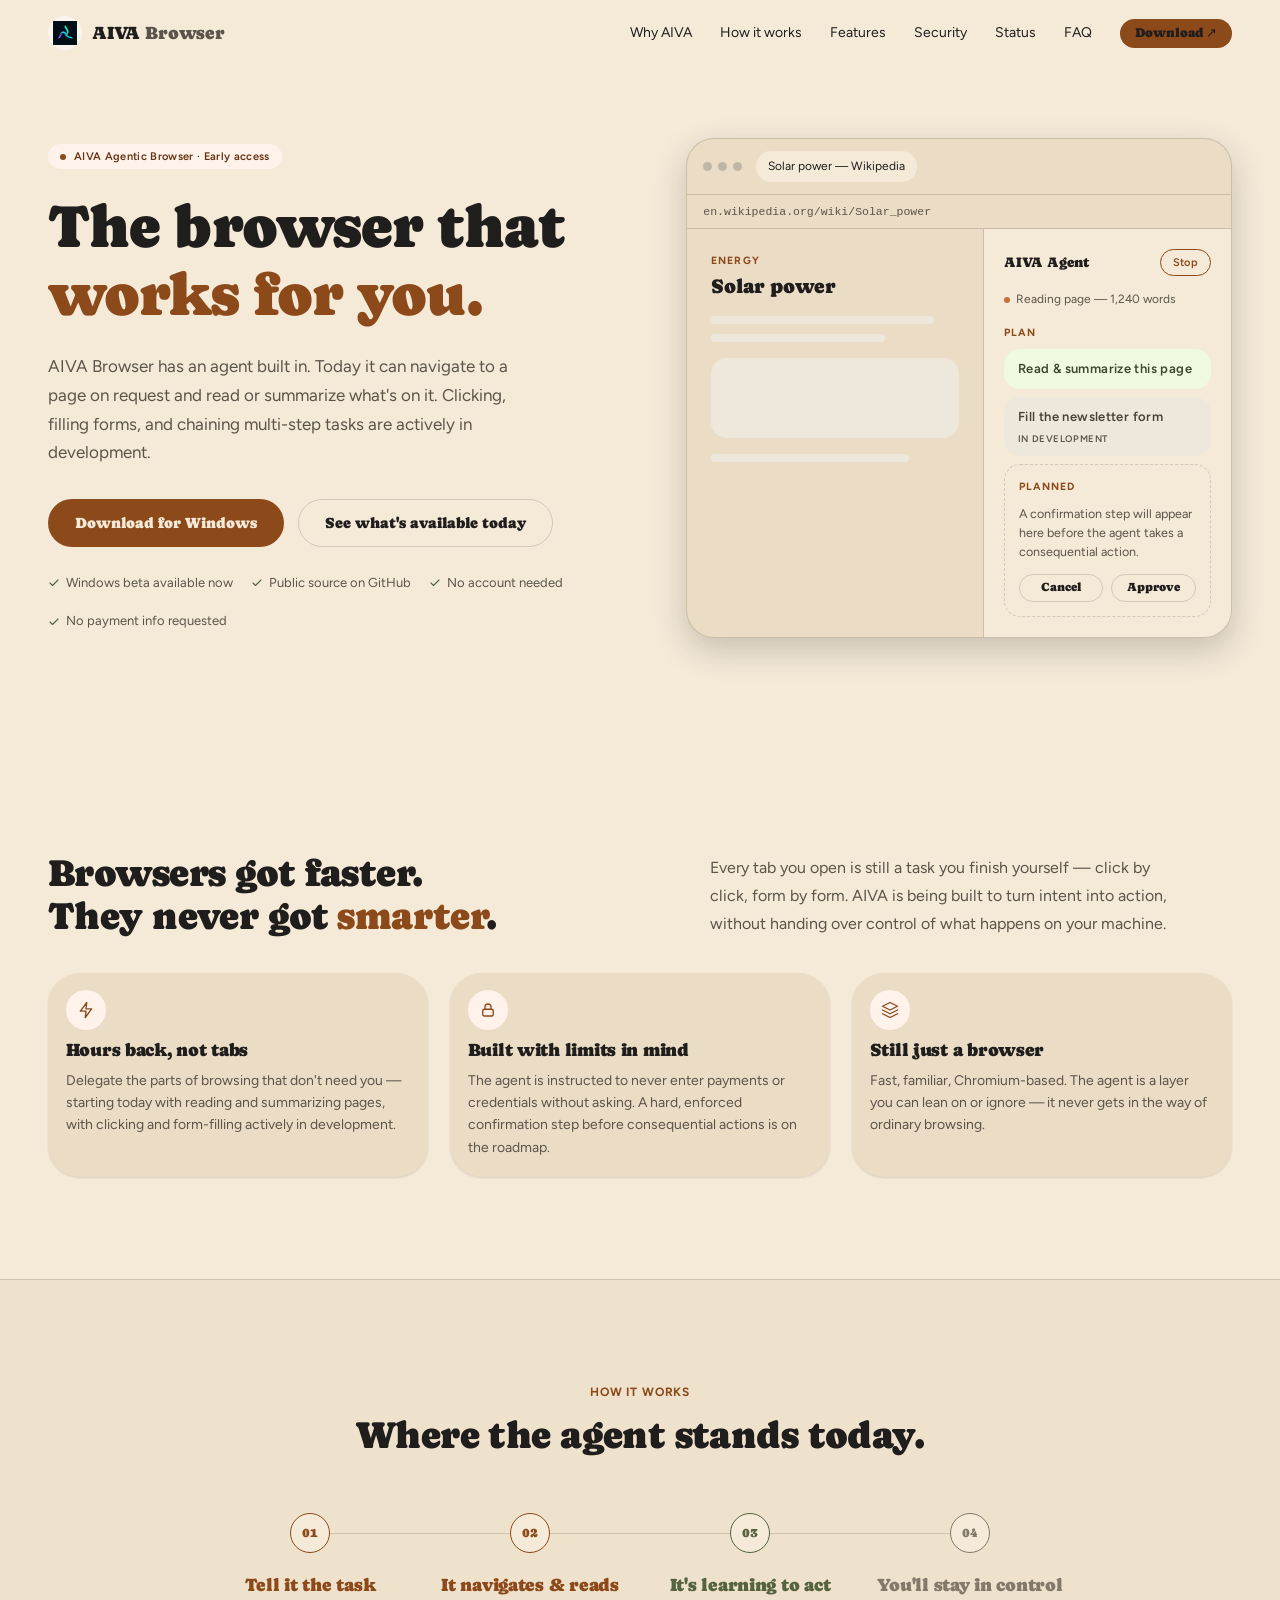
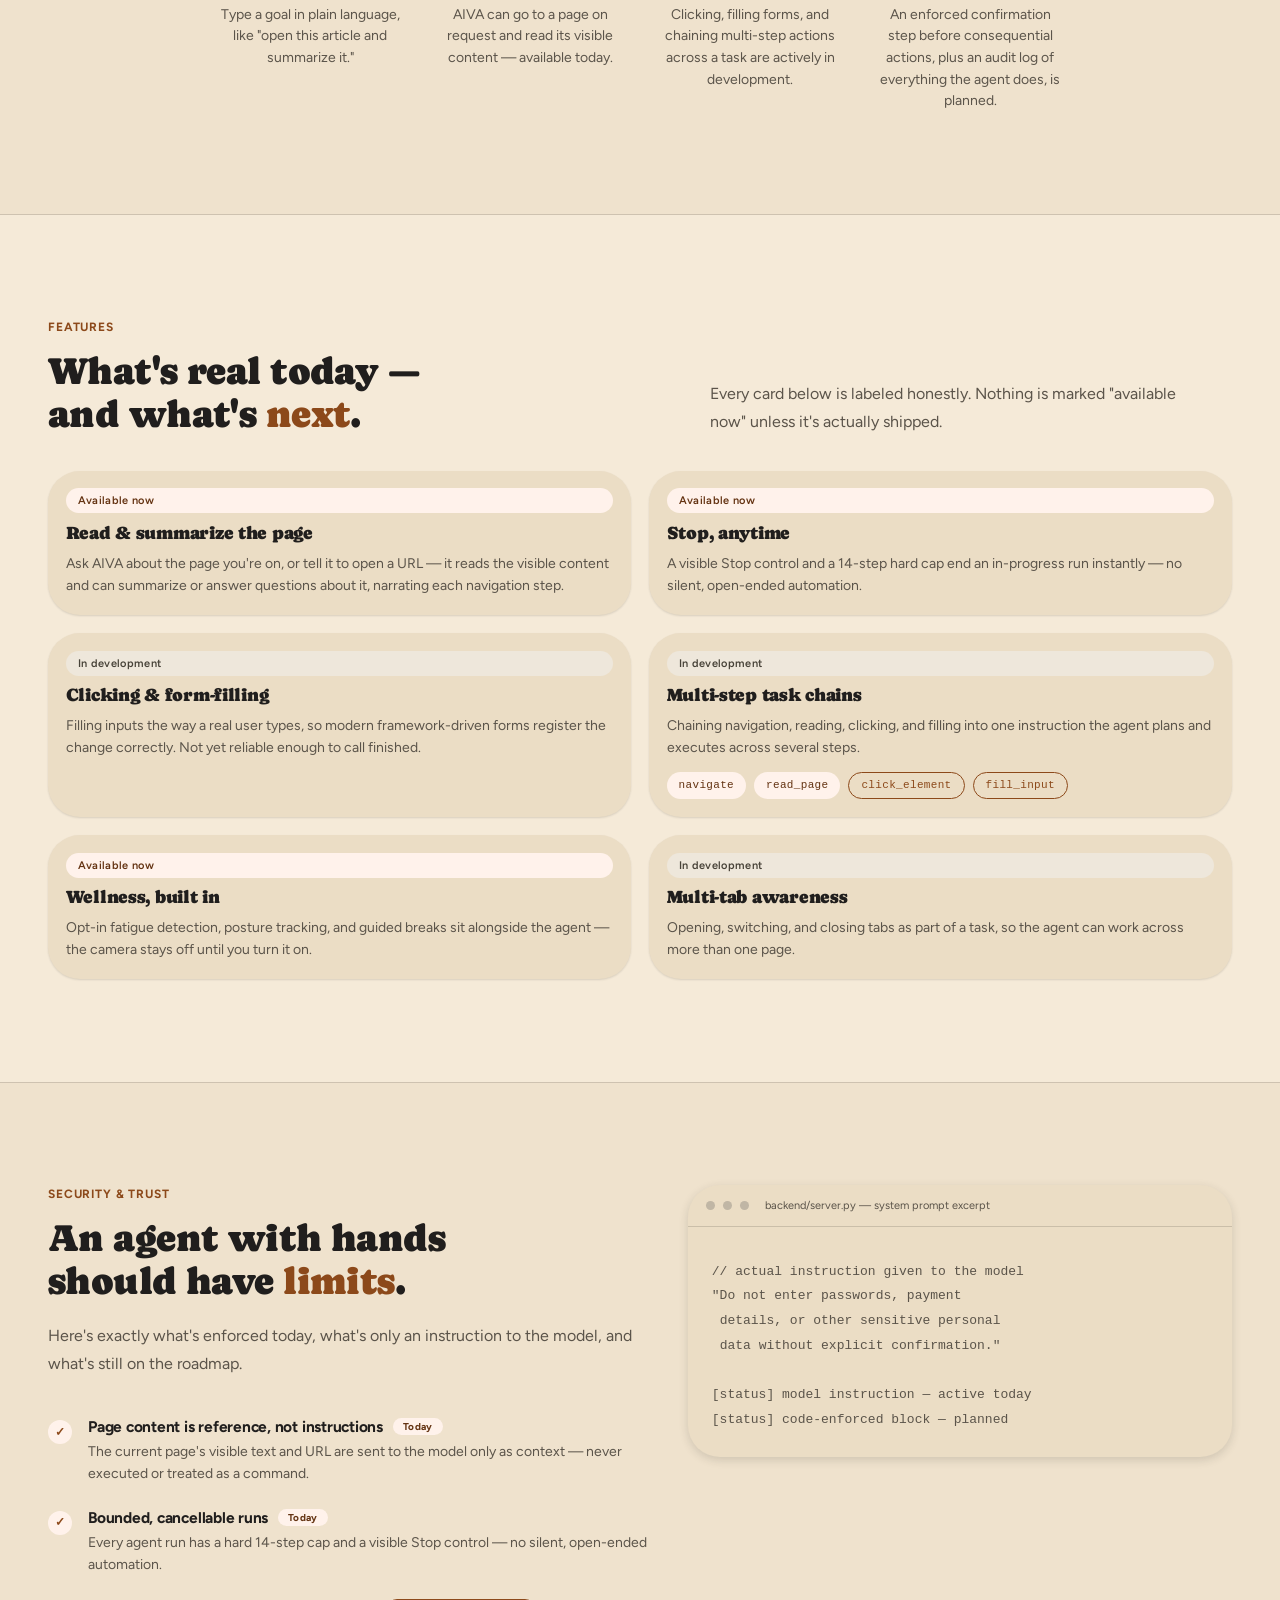
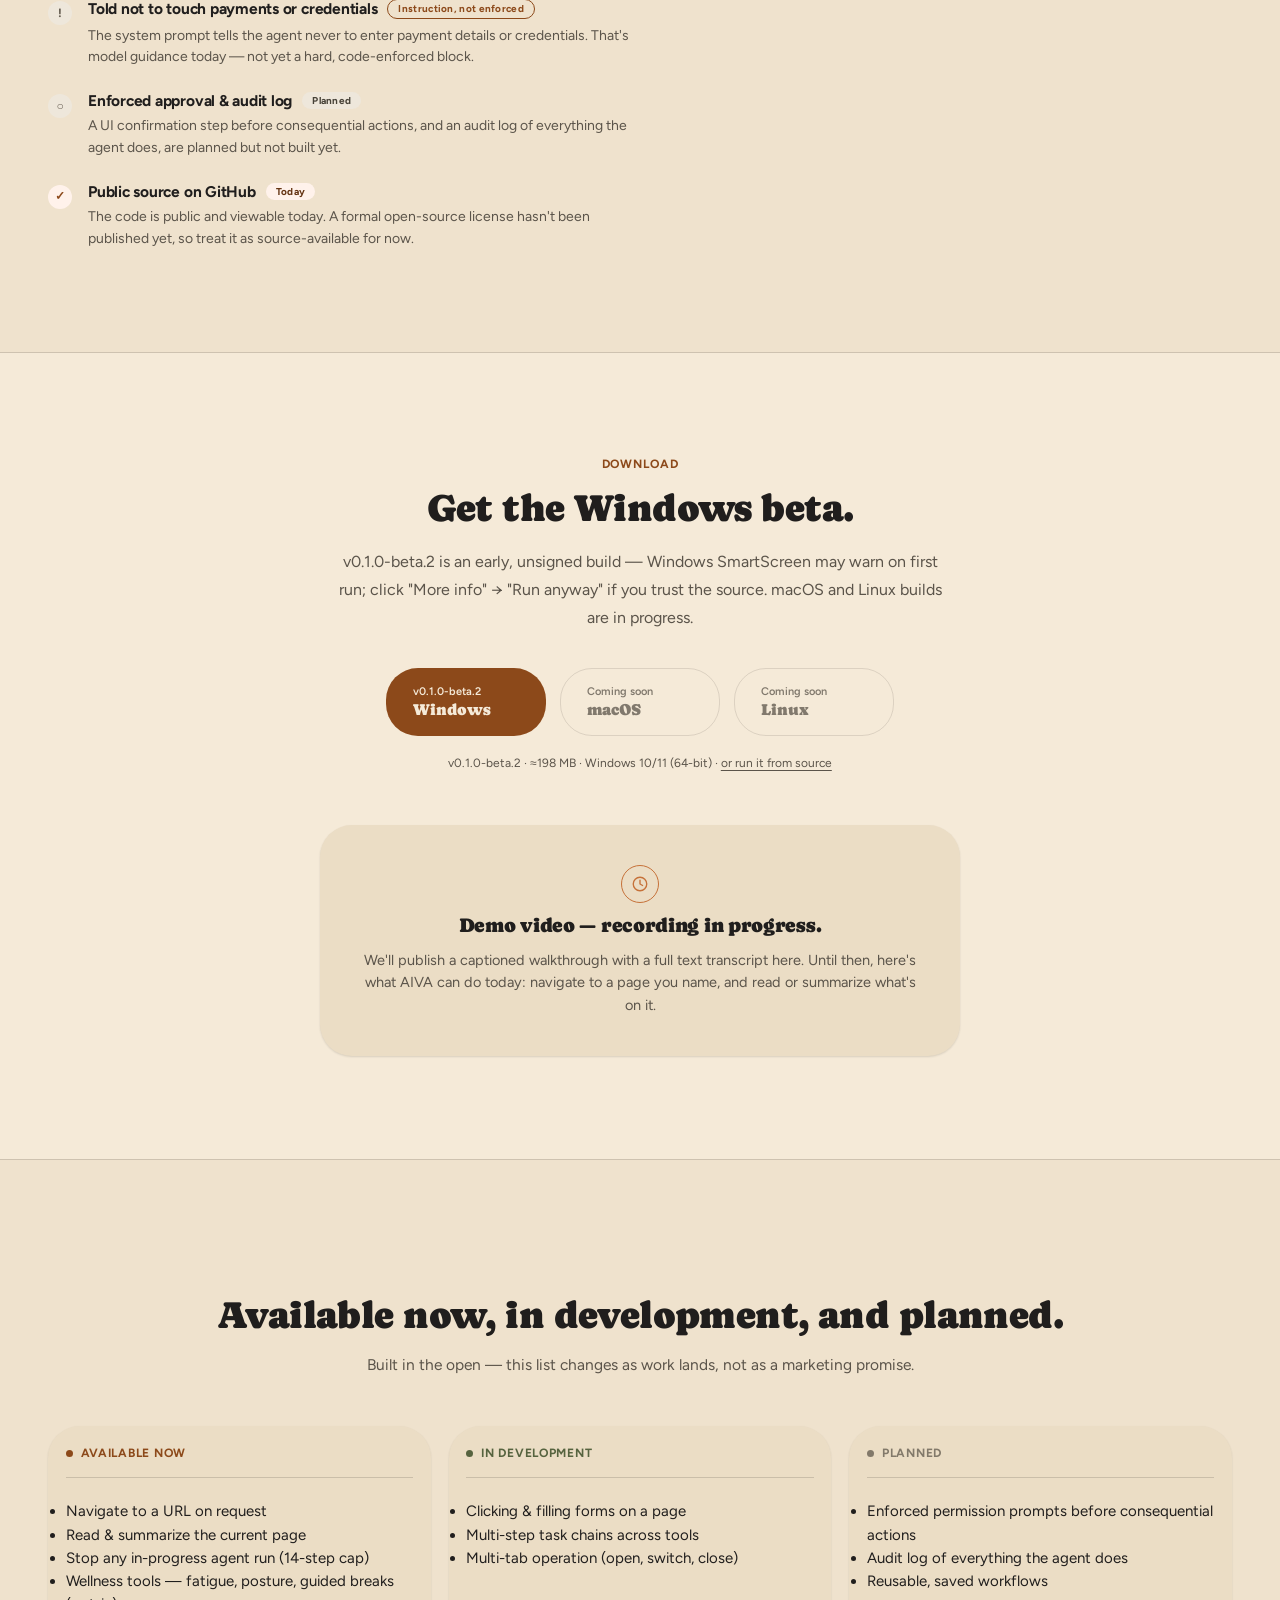
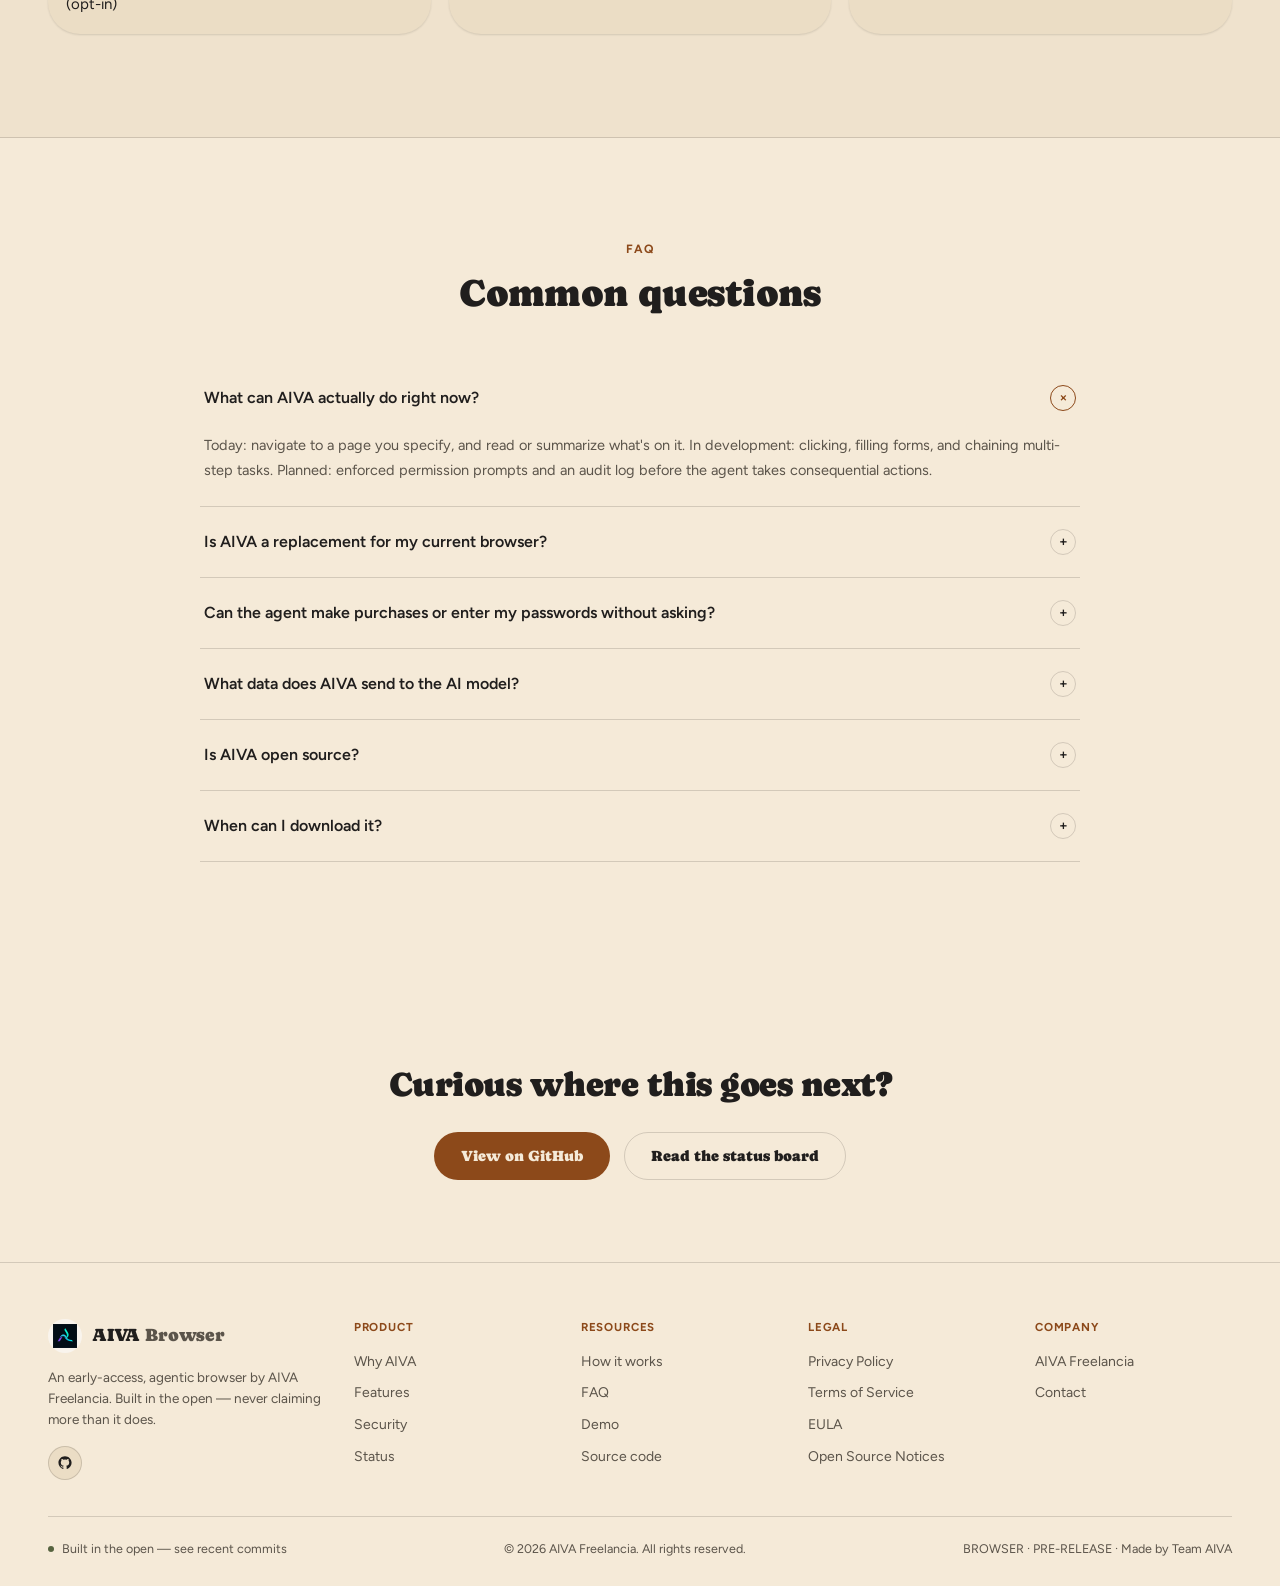
==== commit 014dde4c: "Full visual replacement: warm "Organic" design system Rebuilds the site in a new visual direction — " ====
--- a/index.html
+++ b/index.html
@@ -1,5 +1,5 @@
 <!DOCTYPE html>
-<html lang="en" data-theme="dark">
+<html lang="en">
 <head>
 <meta charset="UTF-8" />
 <meta name="viewport" content="width=device-width, initial-scale=1.0" />
@@ -8,19 +8,7 @@
 <link rel="canonical" href="https://browser.aivafreelancia.in/" />
 <link rel="icon" href="assets/favicon-64.png" />
 <link rel="apple-touch-icon" href="assets/apple-touch-icon.png" />
-
-<meta name="theme-color" content="#0a0a0a" media="(prefers-color-scheme: dark)" />
-<meta name="theme-color" content="#fafafa" media="(prefers-color-scheme: light)" />
-<meta name="theme-color" content="#0a0a0a" id="themeColorMeta" />
-<script>
-  (function () {
-    var saved = localStorage.getItem('aiva-theme');
-    var theme = saved || (window.matchMedia && window.matchMedia('(prefers-color-scheme: light)').matches ? 'light' : 'dark');
-    document.documentElement.setAttribute('data-theme', theme);
-    var meta = document.getElementById('themeColorMeta');
-    if (meta) meta.setAttribute('content', theme === 'light' ? '#fafafa' : '#0a0a0a');
-  })();
-</script>
+<meta name="theme-color" content="#f5ead8" />
 
 <meta property="og:title" content="AIVA Browser — The Browser That Works For You" />
 <meta property="og:description" content="An early-access agentic browser by AIVA Freelancia. Navigate and read/summarize pages today — clicking, form-filling, and multi-step tasks are in development." />
@@ -57,9 +45,9 @@
 
 <link rel="preconnect" href="https://fonts.googleapis.com">
 <link rel="preconnect" href="https://fonts.gstatic.com" crossorigin>
-<link rel="preload" as="style" href="https://fonts.googleapis.com/css2?family=DM+Serif+Display:ital@0;1&family=Inter:wght@300;400;500;600;700;800&family=JetBrains+Mono:wght@300;400;500;600&display=swap" />
-<link href="https://fonts.googleapis.com/css2?family=DM+Serif+Display:ital@0;1&family=Inter:wght@300;400;500;600;700;800&family=JetBrains+Mono:wght@300;400;500;600&display=swap" rel="stylesheet" media="print" onload="this.media='all'" />
-<noscript><link href="https://fonts.googleapis.com/css2?family=DM+Serif+Display:ital@0;1&family=Inter:wght@300;400;500;600;700;800&family=JetBrains+Mono:wght@300;400;500;600&display=swap" rel="stylesheet" /></noscript>
+<link rel="preload" as="style" href="https://fonts.googleapis.com/css2?family=Caprasimo&family=Figtree:wght@400;600;700&display=swap" />
+<link href="https://fonts.googleapis.com/css2?family=Caprasimo&family=Figtree:wght@400;600;700&display=swap" rel="stylesheet" media="print" onload="this.media='all'" />
+<noscript><link href="https://fonts.googleapis.com/css2?family=Caprasimo&family=Figtree:wght@400;600;700&display=swap" rel="stylesheet" /></noscript>
 
 <link rel="stylesheet" href="styles.css" />
 </head>
@@ -70,21 +58,21 @@
 
 <!-- ================= NAV ================= -->
 <header class="site-header">
-  <nav id="navPill" class="nav-pill" aria-label="Primary">
-    <a href="#top" class="nav-brand" aria-label="AIVA Browser home">
-      <span class="brand-mark">
-        <img src="assets/aiva-logo-small.png" alt="" width="20" height="20" loading="lazy" />
+  <nav class="nav-pill" aria-label="Primary">
+    <a href="#top" class="nav-brand plain" aria-label="AIVA Browser home">
+      <span class="brand-mark" style="background:var(--color-neutral-100); padding:5px;">
+        <img src="assets/aiva-logo-small.png" alt="" width="24" height="24" loading="lazy" />
       </span>
       <span class="brand-name">AIVA <em>Browser</em></span>
     </a>
-    <span class="nav-sep" aria-hidden="true"></span>
     <div class="nav-links">
-      <a href="#why">Why AIVA</a>
-      <a href="#how">How it works</a>
-      <a href="#features">Features</a>
-      <a href="#security">Security</a>
-      <a href="#roadmap">Status</a>
-      <a href="#faq">FAQ</a>
+      <a href="#why" class="plain">Why AIVA</a>
+      <a href="#how" class="plain">How it works</a>
+      <a href="#features" class="plain">Features</a>
+      <a href="#security" class="plain">Security</a>
+      <a href="#roadmap" class="plain">Status</a>
+      <a href="#faq" class="plain">FAQ</a>
+      <a href="#download" class="btn btn-primary btn-sm">Download ↗</a>
     </div>
     <button id="navHamburger" class="nav-hamburger" aria-label="Open menu" aria-expanded="false" aria-controls="mobileDrawer">
       <svg width="16" height="16" viewBox="0 0 16 16" fill="none" aria-hidden="true">
@@ -93,24 +81,6 @@
         <rect x="1" y="10.5" width="14" height="1.5" rx=".75" fill="currentColor" />
       </svg>
     </button>
-    <span class="nav-sep" aria-hidden="true"></span>
-    <button id="themeToggle" class="theme-toggle" aria-label="Switch to light theme">
-      <svg class="icon-sun" width="15" height="15" viewBox="0 0 24 24" fill="none" stroke="currentColor" stroke-width="1.8" stroke-linecap="round" stroke-linejoin="round" aria-hidden="true">
-        <circle cx="12" cy="12" r="4" />
-        <line x1="12" y1="2" x2="12" y2="4" /><line x1="12" y1="20" x2="12" y2="22" />
-        <line x1="4.22" y1="4.22" x2="5.64" y2="5.64" /><line x1="18.36" y1="18.36" x2="19.78" y2="19.78" />
-        <line x1="2" y1="12" x2="4" y2="12" /><line x1="20" y1="12" x2="22" y2="12" />
-        <line x1="4.22" y1="19.78" x2="5.64" y2="18.36" /><line x1="18.36" y1="5.64" x2="19.78" y2="4.22" />
-      </svg>
-      <svg class="icon-moon" width="14" height="14" viewBox="0 0 24 24" fill="none" stroke="currentColor" stroke-width="1.8" stroke-linecap="round" stroke-linejoin="round" aria-hidden="true">
-        <path d="M21 12.79A9 9 0 1 1 11.21 3 7 7 0 0 0 21 12.79z" />
-      </svg>
-    </button>
-    <span class="nav-sep" aria-hidden="true"></span>
-    <a href="#download" class="nav-cta ring-grad">
-      Download
-      <svg width="10" height="10" viewBox="0 0 12 12" fill="none" aria-hidden="true"><path d="M3 9L9 3M9 3H4M9 3V8" stroke="currentColor" stroke-width="1.5" stroke-linecap="round" stroke-linejoin="round"/></svg>
-    </a>
   </nav>
 
   <nav id="mobileDrawer" class="mobile-drawer" aria-label="Mobile navigation">
@@ -120,91 +90,35 @@
     <a href="#security">Security</a>
     <a href="#roadmap">Status</a>
     <a href="#faq">FAQ</a>
-    <button id="themeToggleMobile" class="theme-toggle-mobile">
-      <svg class="icon-sun" width="15" height="15" viewBox="0 0 24 24" fill="none" stroke="currentColor" stroke-width="1.8" stroke-linecap="round" stroke-linejoin="round" aria-hidden="true">
-        <circle cx="12" cy="12" r="4" />
-        <line x1="12" y1="2" x2="12" y2="4" /><line x1="12" y1="20" x2="12" y2="22" />
-        <line x1="4.22" y1="4.22" x2="5.64" y2="5.64" /><line x1="18.36" y1="18.36" x2="19.78" y2="19.78" />
-        <line x1="2" y1="12" x2="4" y2="12" /><line x1="20" y1="12" x2="22" y2="12" />
-        <line x1="4.22" y1="19.78" x2="5.64" y2="18.36" /><line x1="18.36" y1="5.64" x2="19.78" y2="4.22" />
-      </svg>
-      <svg class="icon-moon" width="14" height="14" viewBox="0 0 24 24" fill="none" stroke="currentColor" stroke-width="1.8" stroke-linecap="round" stroke-linejoin="round" aria-hidden="true">
-        <path d="M21 12.79A9 9 0 1 1 11.21 3 7 7 0 0 0 21 12.79z" />
-      </svg>
-      <span class="toggle-label sun-label">Light mode</span>
-      <span class="toggle-label moon-label">Dark mode</span>
-    </button>
-    <a href="#download" class="mobile-cta">
-      Download
-      <svg width="10" height="10" viewBox="0 0 12 12" fill="none"><path d="M3 9L9 3M9 3H4M9 3V8" stroke="currentColor" stroke-width="1.5" stroke-linecap="round" stroke-linejoin="round"/></svg>
-    </a>
+    <a href="#download" class="mobile-cta btn">Download</a>
   </nav>
 </header>
 
 <main id="main">
 
 <!-- ================= HERO ================= -->
-<section id="top" class="hero noise">
-  <div class="hero-grid-lines" aria-hidden="true"></div>
-  <div class="hero-glow" aria-hidden="true"></div>
-
-  <div class="hero-rings" aria-hidden="true">
-    <span class="ring ring-1"></span>
-    <span class="ring ring-2"></span>
-    <span class="ring ring-3"></span>
-    <span class="ring-dot"></span>
-  </div>
-
-  <div class="floating-pill" style="top:20%; left:3%;">
-    <svg width="14" height="14" viewBox="0 0 24 24" fill="none" stroke="currentColor" stroke-width="1.8" stroke-linecap="round" stroke-linejoin="round" aria-hidden="true"><path d="M13 2 4.5 13.5H12L11 22l8.5-11.5H12L13 2z"/></svg>
-    Reads the current page
-  </div>
-  <div class="floating-pill" style="top:32%; right:3%;">
-    <svg width="14" height="14" viewBox="0 0 24 24" fill="none" stroke="currentColor" stroke-width="1.8" stroke-linecap="round" stroke-linejoin="round" aria-hidden="true"><path d="M4 17 10 11 14 15 20 8"/><path d="M14 8h6v6"/></svg>
-    Stop anytime
-  </div>
-  <div class="floating-pill" style="bottom:30%; left:5%;">
-    <svg width="14" height="14" viewBox="0 0 24 24" fill="none" stroke="currentColor" stroke-width="1.8" stroke-linecap="round" stroke-linejoin="round" aria-hidden="true"><path d="M12 .5C5.73.5.75 5.48.75 11.75c0 4.97 3.22 9.18 7.69 10.67M12 .5c6.27 0 11.25 4.98 11.25 11.25 0 4.97-3.22 9.18-7.69 10.67"/><path d="M8 22.4V17.2c0-1.1.9-2 2-2M2.5 9h19M2.5 15h19"/></svg>
-    Public source on GitHub
-  </div>
-  <div class="floating-pill" style="bottom:20%; right:5%;">
-    <svg width="14" height="14" viewBox="0 0 24 24" fill="none" stroke="currentColor" stroke-width="1.8" stroke-linecap="round" stroke-linejoin="round" aria-hidden="true"><circle cx="12" cy="12" r="9"/><path d="M12 8v4l3 2"/></svg>
-    Early access — in progress
-  </div>
-
-  <div class="hero-content">
-    <div class="hero-copy">
-    <div class="status-chip">
-      <span class="status-chip-dot"></span> AIVA Agentic Browser · Early access
-    </div>
-    <h1 class="hero-title">
-      The browser that<br><span class="accent-text">works for you.</span>
-    </h1>
-    <p class="hero-sub">
-      AIVA Browser has an agent built in. Today it can navigate to a page on request
-      and read or summarize what's on it. Clicking, filling forms, and chaining
-      multi-step tasks are actively in development.
-    </p>
-
-    <div class="hero-ctas">
-      <a href="https://github.com/Jothik1506-ai/Browser-download-page/releases/download/v0.1.0-beta.2/AIVA.Agentic.Browser-Setup-0.1.0-beta.2.exe" class="cta-primary ring-grad">
-        Download for Windows
-        <svg width="13" height="13" viewBox="0 0 24 24" fill="currentColor" aria-hidden="true"><path d="M4 3h7v7H4V3zm9 0h7v7h-7V3zM4 14h7v7H4v-7zm9 0h7v7h-7v-7z"/></svg>
-      </a>
-      <a href="#roadmap" class="cta-secondary ring-grad">
-        See what's available today
-      </a>
-    </div>
-
-    <div class="trust-row">
-      <span class="trust-item"><svg width="12" height="12" viewBox="0 0 24 24" fill="none" stroke="#10b981" stroke-width="2.2" stroke-linecap="round" stroke-linejoin="round" aria-hidden="true"><polyline points="20 6 9 17 4 12"/></svg>Windows beta available now</span>
-      <span class="trust-sep" aria-hidden="true"></span>
-      <span class="trust-item"><svg width="12" height="12" viewBox="0 0 24 24" fill="none" stroke="#10b981" stroke-width="2.2" stroke-linecap="round" stroke-linejoin="round" aria-hidden="true"><polyline points="20 6 9 17 4 12"/></svg>Public source on GitHub</span>
-      <span class="trust-sep" aria-hidden="true"></span>
-      <span class="trust-item"><svg width="12" height="12" viewBox="0 0 24 24" fill="none" stroke="#10b981" stroke-width="2.2" stroke-linecap="round" stroke-linejoin="round" aria-hidden="true"><polyline points="20 6 9 17 4 12"/></svg>No account needed</span>
-      <span class="trust-sep" aria-hidden="true"></span>
-      <span class="trust-item"><svg width="12" height="12" viewBox="0 0 24 24" fill="none" stroke="#10b981" stroke-width="2.2" stroke-linecap="round" stroke-linejoin="round" aria-hidden="true"><polyline points="20 6 9 17 4 12"/></svg>No payment info requested</span>
-    </div>
+<section id="top" class="hero">
+  <div class="hero-grid">
+    <div>
+      <span class="status-chip"><span class="status-chip-dot"></span> AIVA Agentic Browser · Early access</span>
+      <h1 class="hero-title">The browser that<br><span class="accent-text">works for you.</span></h1>
+      <p class="hero-sub">
+        AIVA Browser has an agent built in. Today it can navigate to a page on request
+        and read or summarize what's on it. Clicking, filling forms, and chaining
+        multi-step tasks are actively in development.
+      </p>
+
+      <div class="hero-ctas">
+        <a href="https://github.com/Jothik1506-ai/Browser-download-page/releases/download/v0.1.0-beta.2/AIVA.Agentic.Browser-Setup-0.1.0-beta.2.exe" class="btn btn-primary">Download for Windows</a>
+        <a href="#roadmap" class="btn btn-secondary">See what's available today</a>
+      </div>
+
+      <div class="trust-row">
+        <span class="trust-item"><svg width="12" height="12" viewBox="0 0 24 24" fill="none" stroke="currentColor" stroke-width="2.2" stroke-linecap="round" stroke-linejoin="round" aria-hidden="true"><polyline points="20 6 9 17 4 12"/></svg>Windows beta available now</span>
+        <span class="trust-item"><svg width="12" height="12" viewBox="0 0 24 24" fill="none" stroke="currentColor" stroke-width="2.2" stroke-linecap="round" stroke-linejoin="round" aria-hidden="true"><polyline points="20 6 9 17 4 12"/></svg>Public source on GitHub</span>
+        <span class="trust-item"><svg width="12" height="12" viewBox="0 0 24 24" fill="none" stroke="currentColor" stroke-width="2.2" stroke-linecap="round" stroke-linejoin="round" aria-hidden="true"><polyline points="20 6 9 17 4 12"/></svg>No account needed</span>
+        <span class="trust-item"><svg width="12" height="12" viewBox="0 0 24 24" fill="none" stroke="currentColor" stroke-width="2.2" stroke-linecap="round" stroke-linejoin="round" aria-hidden="true"><polyline points="20 6 9 17 4 12"/></svg>No payment info requested</span>
+      </div>
     </div>
 
     <!-- ============ SIGNATURE PRODUCT VISUAL ============
@@ -212,110 +126,81 @@
          content, the agent sidebar, a live plan, a real Stop control, and
          a clearly "Planned" approval step. Nothing here is shown as live
          unless it's genuinely shipped today. -->
-    <div class="hero-product">
-      <div class="product-visual-label">
-        <span><span class="product-visual-dot"></span> AIVA Agentic Browser</span>
-        <span>Browser + agent workspace</span>
-      </div>
-    <div class="browser-mock reveal" aria-label="Illustration of the AIVA Agentic Browser interface">
+    <div class="browser-mock reveal" aria-label="Illustration of the AIVA Browser interface">
       <div class="bm-chrome">
         <div class="bm-dots"><span></span><span></span><span></span></div>
-        <div class="bm-tabs">
-          <span class="bm-tab bm-tab-active">Solar power — Wikipedia</span>
-          <span class="bm-tab">New tab</span>
-        </div>
-        <div class="bm-address-bar">
-          <svg width="11" height="11" viewBox="0 0 24 24" fill="none" stroke="currentColor" stroke-width="2"><rect x="5" y="11" width="14" height="9" rx="2"/><path d="M8 11V8a4 4 0 0 1 8 0v3"/></svg>
-          en.wikipedia.org/wiki/Solar_power
-        </div>
-      </div>
+        <span class="bm-tab">Solar power — Wikipedia</span>
+      </div>
+      <div class="bm-address-bar">en.wikipedia.org/wiki/Solar_power</div>
       <div class="bm-body">
         <div class="bm-page">
-          <div class="bm-page-kicker">ENERGY</div>
+          <div class="card-kicker" style="margin-bottom:6px;">ENERGY</div>
           <div class="bm-page-title">Solar power</div>
-          <div class="bm-page-line"></div>
           <div class="bm-page-line"></div>
           <div class="bm-page-line short"></div>
           <div class="bm-page-image"></div>
-          <div class="bm-page-line"></div>
-          <div class="bm-page-line short"></div>
+          <div class="bm-page-line" style="width:80%;"></div>
         </div>
         <aside class="bm-sidebar">
           <div class="bm-sidebar-header">
-            <span class="bm-sidebar-brand"><img src="assets/aiva-logo-small.png" alt="" width="16" height="16" /> AIVA Agent</span>
-            <span class="bm-stop-btn">
-              <svg width="9" height="9" viewBox="0 0 24 24" fill="currentColor" aria-hidden="true"><rect x="5" y="5" width="14" height="14" rx="1.5"/></svg>
-              Stop
-            </span>
+            <span class="bm-sidebar-brand">AIVA Agent</span>
+            <span class="tag tag-outline">Stop</span>
           </div>
-          <div class="bm-status">
-            <span class="bm-status-dot"></span> Reading page — 1,240 words
-          </div>
-          <div class="bm-plan">
-            <div class="bm-plan-label">Plan</div>
-            <div class="bm-plan-step bm-plan-done">
-              <span class="bm-plan-icon">✓</span> Read &amp; summarize this page
-            </div>
-            <div class="bm-plan-step bm-plan-upcoming">
-              <span class="bm-plan-icon">◌</span> Fill the newsletter form
-              <span class="bm-badge bm-badge-dev">In development</span>
-            </div>
+          <div class="bm-status"><span class="bm-status-dot"></span> Reading page — 1,240 words</div>
+          <div class="card-kicker" style="margin-bottom:8px;">PLAN</div>
+          <div class="tag tag-accent-2 bm-plan-step">Read &amp; summarize this page</div>
+          <div class="tag tag-neutral bm-plan-step" style="display:block;">
+            Fill the newsletter form
+            <div class="bm-plan-note">In development</div>
           </div>
           <div class="bm-approval">
-            <span class="bm-badge bm-badge-planned">Planned</span>
+            <div class="card-kicker" style="margin-bottom:8px;">PLANNED</div>
             <p>A confirmation step will appear here before the agent takes a consequential action.</p>
             <div class="bm-approval-btns">
-              <span>Cancel</span><span>Approve</span>
+              <span class="btn btn-secondary">Cancel</span>
+              <span class="btn btn-secondary">Approve</span>
             </div>
           </div>
         </aside>
       </div>
     </div>
-    </div>
   </div>
 </section>
 
 <!-- ================= WHY AIVA ================= -->
 <section id="why" class="section">
   <div class="section-inner">
+    <p class="eyebrow reveal">Why AIVA</p>
     <div class="section-head">
-      <div class="reveal">
-        <div class="eyebrow"><span class="eyebrow-line"></span><span class="tag">Why AIVA</span></div>
-        <h2 class="section-title">Browsers got faster.<br>They never got <em>smarter</em>.</h2>
-      </div>
+      <h2 class="section-title reveal">Browsers got faster.<br>They never got <em>smarter</em>.</h2>
       <p class="section-lede reveal d2">Every tab you open is still a task you finish yourself — click by click, form by form. AIVA is being built to turn intent into action, without handing over control of what happens on your machine.</p>
     </div>
 
     <div class="card-grid card-grid-3">
-      <div class="glass-card reveal d1">
-        <span class="card-icon"><svg width="20" height="20" viewBox="0 0 24 24" fill="none" stroke="currentColor" stroke-width="1.8" stroke-linecap="round" stroke-linejoin="round"><path d="M13 2 4.5 13.5H12L11 22l8.5-11.5H12L13 2z"/></svg></span>
-        <h3>Hours back, not tabs</h3>
-        <p>Delegate the parts of browsing that don't need you — starting today with reading and summarizing pages, with clicking and form-filling actively in development.</p>
-      </div>
-      <div class="glass-card reveal d2">
-        <span class="card-icon"><svg width="20" height="20" viewBox="0 0 24 24" fill="none" stroke="currentColor" stroke-width="1.8" stroke-linecap="round" stroke-linejoin="round"><rect x="5" y="11" width="14" height="9" rx="2"/><path d="M8 11V8a4 4 0 0 1 8 0v3"/></svg></span>
-        <h3>Built with limits in mind</h3>
-        <p>The agent is instructed to never enter payments or credentials without asking. A hard, enforced confirmation step before consequential actions is on the roadmap.</p>
-      </div>
-      <div class="glass-card reveal d3">
-        <span class="card-icon"><svg width="20" height="20" viewBox="0 0 24 24" fill="none" stroke="currentColor" stroke-width="1.8" stroke-linecap="round" stroke-linejoin="round"><path d="M12 2 2 7l10 5 10-5-10-5z"/><path d="M2 17l10 5 10-5M2 12l10 5 10-5"/></svg></span>
-        <h3>Still just a browser</h3>
-        <p>Fast, familiar, Chromium-based. The agent is a layer you can lean on or ignore — it never gets in the way of ordinary browsing.</p>
+      <div class="card elev-sm reveal d1">
+        <span class="card-icon"><svg width="18" height="18" viewBox="0 0 24 24" fill="none" stroke="currentColor" stroke-width="1.8" stroke-linecap="round" stroke-linejoin="round"><path d="M13 2 4.5 13.5H12L11 22l8.5-11.5H12L13 2z"/></svg></span>
+        <h3 class="card-title">Hours back, not tabs</h3>
+        <p class="card-body">Delegate the parts of browsing that don't need you — starting today with reading and summarizing pages, with clicking and form-filling actively in development.</p>
+      </div>
+      <div class="card elev-sm reveal d2">
+        <span class="card-icon"><svg width="18" height="18" viewBox="0 0 24 24" fill="none" stroke="currentColor" stroke-width="1.8" stroke-linecap="round" stroke-linejoin="round"><rect x="5" y="11" width="14" height="9" rx="2"/><path d="M8 11V8a4 4 0 0 1 8 0v3"/></svg></span>
+        <h3 class="card-title">Built with limits in mind</h3>
+        <p class="card-body">The agent is instructed to never enter payments or credentials without asking. A hard, enforced confirmation step before consequential actions is on the roadmap.</p>
+      </div>
+      <div class="card elev-sm reveal d3">
+        <span class="card-icon"><svg width="18" height="18" viewBox="0 0 24 24" fill="none" stroke="currentColor" stroke-width="1.8" stroke-linecap="round" stroke-linejoin="round"><path d="M12 2 2 7l10 5 10-5-10-5z"/><path d="M2 17l10 5 10-5M2 12l10 5 10-5"/></svg></span>
+        <h3 class="card-title">Still just a browser</h3>
+        <p class="card-body">Fast, familiar, Chromium-based. The agent is a layer you can lean on or ignore — it never gets in the way of ordinary browsing.</p>
       </div>
     </div>
   </div>
 </section>
 
 <!-- ================= HOW IT WORKS ================= -->
-<section id="how" class="section section-alt">
-  <div class="hero-grid-lines faint" aria-hidden="true"></div>
-  <div class="section-inner">
-    <div class="section-head section-head-center">
-      <div class="reveal">
-        <div class="eyebrow eyebrow-center"><span class="eyebrow-line"></span><span class="tag">How it works</span></div>
-        <h2 class="section-title">Where the agent stands today.</h2>
-      </div>
-    </div>
+<section id="how" class="section section-alt" style="text-align:center;">
+  <div class="section-inner section-inner-narrow">
+    <p class="eyebrow eyebrow-center reveal">How it works</p>
+    <h2 class="section-title reveal" style="margin-bottom:3.5rem;">Where the agent stands today.</h2>
 
     <div class="steps">
       <div class="step reveal d1">
@@ -328,12 +213,12 @@
         <h3>It navigates &amp; reads</h3>
         <p>AIVA can go to a page on request and read its visible content — available today.</p>
       </div>
-      <div class="step reveal d3">
+      <div class="step reveal d3" style="--step-color:var(--color-accent-2-700);">
         <span class="step-num">03</span>
         <h3>It's learning to act</h3>
         <p>Clicking, filling forms, and chaining multi-step actions across a task are actively in development.</p>
       </div>
-      <div class="step reveal d4">
+      <div class="step reveal d4" style="--step-color:var(--color-neutral-600);">
         <span class="step-num">04</span>
         <h3>You'll stay in control</h3>
         <p>An enforced confirmation step before consequential actions, plus an audit log of everything the agent does, is planned.</p>
@@ -345,50 +230,48 @@
 <!-- ================= FEATURES ================= -->
 <section id="features" class="section">
   <div class="section-inner">
+    <p class="eyebrow reveal">Features</p>
     <div class="section-head">
-      <div class="reveal">
-        <div class="eyebrow"><span class="eyebrow-line"></span><span class="tag">Features</span></div>
-        <h2 class="section-title">What's real today —<br>and what's <em>next</em>.</h2>
-      </div>
+      <h2 class="section-title reveal">What's real today —<br>and what's <em>next</em>.</h2>
       <p class="section-lede reveal d2">Every card below is labeled honestly. Nothing is marked "available now" unless it's actually shipped.</p>
     </div>
 
     <div class="feature-bento">
-      <div class="glass-card feature-wide reveal d1">
-        <span class="feature-badge feature-badge-live">Available now</span>
-        <h3>Read &amp; summarize the page</h3>
-        <p>Ask AIVA about the page you're on, or tell it to open a URL — it reads the visible content and can summarize or answer questions about it, narrating each navigation step.</p>
-      </div>
-      <div class="glass-card reveal d2">
-        <span class="feature-badge feature-badge-live">Available now</span>
-        <h3>Stop, anytime</h3>
-        <p>A visible Stop control and a 14-step hard cap end an in-progress run instantly — no silent, open-ended automation.</p>
-      </div>
-      <div class="glass-card reveal d3">
-        <span class="feature-badge feature-badge-dev">In development</span>
-        <h3>Clicking &amp; form-filling</h3>
-        <p>Filling inputs the way a real user types, so modern framework-driven forms register the change correctly. Not yet reliable enough to call finished.</p>
-      </div>
-      <div class="glass-card feature-wide reveal d1">
-        <span class="feature-badge feature-badge-dev">In development</span>
-        <h3>Multi-step task chains</h3>
-        <p>Chaining navigation, reading, clicking, and filling into one instruction the agent plans and executes across several steps.</p>
+      <div class="card elev-sm reveal d1">
+        <span class="tag tag-accent">Available now</span>
+        <h3 class="card-title">Read &amp; summarize the page</h3>
+        <p class="card-body">Ask AIVA about the page you're on, or tell it to open a URL — it reads the visible content and can summarize or answer questions about it, narrating each navigation step.</p>
+      </div>
+      <div class="card elev-sm reveal d2">
+        <span class="tag tag-accent">Available now</span>
+        <h3 class="card-title">Stop, anytime</h3>
+        <p class="card-body">A visible Stop control and a 14-step hard cap end an in-progress run instantly — no silent, open-ended automation.</p>
+      </div>
+      <div class="card elev-sm reveal d3">
+        <span class="tag tag-neutral">In development</span>
+        <h3 class="card-title">Clicking &amp; form-filling</h3>
+        <p class="card-body">Filling inputs the way a real user types, so modern framework-driven forms register the change correctly. Not yet reliable enough to call finished.</p>
+      </div>
+      <div class="card elev-sm reveal d1">
+        <span class="tag tag-neutral">In development</span>
+        <h3 class="card-title">Multi-step task chains</h3>
+        <p class="card-body">Chaining navigation, reading, clicking, and filling into one instruction the agent plans and executes across several steps.</p>
         <div class="tool-chips">
-          <span class="tool-chip tool-chip-live">navigate</span>
-          <span class="tool-chip tool-chip-live">read_page</span>
-          <span class="tool-chip tool-chip-dev">click_element</span>
-          <span class="tool-chip tool-chip-dev">fill_input</span>
+          <span class="tag tag-accent tag-mono">navigate</span>
+          <span class="tag tag-accent tag-mono">read_page</span>
+          <span class="tag tag-outline tag-mono">click_element</span>
+          <span class="tag tag-outline tag-mono">fill_input</span>
         </div>
       </div>
-      <div class="glass-card feature-wide reveal d2">
-        <span class="feature-badge feature-badge-live">Available now</span>
-        <h3>Wellness, built in</h3>
-        <p>Opt-in fatigue detection, posture tracking, and guided breaks sit alongside the agent — the camera stays off until you turn it on.</p>
-      </div>
-      <div class="glass-card reveal d3">
-        <span class="feature-badge feature-badge-dev">In development</span>
-        <h3>Multi-tab awareness</h3>
-        <p>Opening, switching, and closing tabs as part of a task, so the agent can work across more than one page.</p>
+      <div class="card elev-sm reveal d2">
+        <span class="tag tag-accent">Available now</span>
+        <h3 class="card-title">Wellness, built in</h3>
+        <p class="card-body">Opt-in fatigue detection, posture tracking, and guided breaks sit alongside the agent — the camera stays off until you turn it on.</p>
+      </div>
+      <div class="card elev-sm reveal d3">
+        <span class="tag tag-neutral">In development</span>
+        <h3 class="card-title">Multi-tab awareness</h3>
+        <p class="card-body">Opening, switching, and closing tabs as part of a task, so the agent can work across more than one page.</p>
       </div>
     </div>
   </div>
@@ -396,108 +279,90 @@
 
 <!-- ================= SECURITY ================= -->
 <section id="security" class="section section-alt">
-  <div class="hero-grid-lines faint" aria-hidden="true"></div>
   <div class="section-inner security-grid">
-    <div class="reveal">
-      <div class="eyebrow"><span class="eyebrow-line"></span><span class="tag">Security &amp; Trust</span></div>
-      <h2 class="section-title">An agent with hands<br>should have <em>limits</em>.</h2>
-      <p class="section-lede" style="margin-top:1.5rem;">Here's exactly what's enforced today, what's only an instruction to the model, and what's still on the roadmap.</p>
-
-      <ul class="check-list">
+    <div>
+      <p class="eyebrow reveal">Security &amp; trust</p>
+      <h2 class="section-title reveal">An agent with hands<br>should have <em>limits</em>.</h2>
+      <p class="section-lede reveal d1" style="margin:1.2rem 0 2.5rem; max-width:none;">Here's exactly what's enforced today, what's only an instruction to the model, and what's still on the roadmap.</p>
+
+      <ul class="check-list reveal d2">
         <li>
-          <span class="check-icon check-icon-live"><svg width="14" height="14" viewBox="0 0 24 24" fill="none" stroke="currentColor" stroke-width="2.4" stroke-linecap="round" stroke-linejoin="round"><polyline points="20 6 9 17 4 12"/></svg></span>
+          <span class="check-icon check-icon-live">✓</span>
           <div><h3>Page content is reference, not instructions <span class="badge-inline badge-inline-live">Today</span></h3><p>The current page's visible text and URL are sent to the model only as context — never executed or treated as a command.</p></div>
         </li>
         <li>
-          <span class="check-icon check-icon-live"><svg width="14" height="14" viewBox="0 0 24 24" fill="none" stroke="currentColor" stroke-width="2.4" stroke-linecap="round" stroke-linejoin="round"><polyline points="20 6 9 17 4 12"/></svg></span>
+          <span class="check-icon check-icon-live">✓</span>
           <div><h3>Bounded, cancellable runs <span class="badge-inline badge-inline-live">Today</span></h3><p>Every agent run has a hard 14-step cap and a visible Stop control — no silent, open-ended automation.</p></div>
         </li>
         <li>
-          <span class="check-icon check-icon-soft"><svg width="14" height="14" viewBox="0 0 24 24" fill="none" stroke="currentColor" stroke-width="2.4" stroke-linecap="round" stroke-linejoin="round"><circle cx="12" cy="12" r="9"/><path d="M12 8v4l2 2"/></svg></span>
+          <span class="check-icon check-icon-soft">!</span>
           <div><h3>Told not to touch payments or credentials <span class="badge-inline badge-inline-soft">Instruction, not enforced</span></h3><p>The system prompt tells the agent never to enter payment details or credentials. That's model guidance today — not yet a hard, code-enforced block.</p></div>
         </li>
         <li>
-          <span class="check-icon check-icon-planned"><svg width="14" height="14" viewBox="0 0 24 24" fill="none" stroke="currentColor" stroke-width="2.4" stroke-linecap="round" stroke-linejoin="round"><circle cx="12" cy="12" r="9" stroke-dasharray="3 3"/></svg></span>
+          <span class="check-icon check-icon-planned">○</span>
           <div><h3>Enforced approval &amp; audit log <span class="badge-inline badge-inline-planned">Planned</span></h3><p>A UI confirmation step before consequential actions, and an audit log of everything the agent does, are planned but not built yet.</p></div>
         </li>
         <li>
-          <span class="check-icon check-icon-live"><svg width="14" height="14" viewBox="0 0 24 24" fill="none" stroke="currentColor" stroke-width="2.4" stroke-linecap="round" stroke-linejoin="round"><polyline points="20 6 9 17 4 12"/></svg></span>
+          <span class="check-icon check-icon-live">✓</span>
           <div><h3>Public source on GitHub <span class="badge-inline badge-inline-live">Today</span></h3><p>The code is public and viewable today. A formal open-source license hasn't been published yet, so treat it as source-available for now.</p></div>
         </li>
       </ul>
     </div>
 
-    <div class="reveal d2">
-      <div class="terminal-card glass-card">
-        <div class="terminal-bar">
-          <span class="dot dot-red"></span><span class="dot dot-yellow"></span><span class="dot dot-green"></span>
-          <span class="terminal-title tag">backend/server.py — system prompt excerpt</span>
-        </div>
-        <div class="terminal-body">
-          <p class="t-muted">// actual instruction given to the model</p>
-          <p class="t-default">"Do not enter passwords, payment</p>
-          <p class="t-default">&nbsp;details, or other sensitive personal</p>
-          <p class="t-default">&nbsp;data without explicit confirmation."</p>
-          <p class="t-info">[status] model instruction — active today</p>
-          <p class="t-warn">[status] code-enforced block — planned</p>
-        </div>
-      </div>
+    <div class="card terminal-card elev-md reveal d3">
+      <div class="terminal-bar">
+        <span class="dot"></span><span class="dot"></span><span class="dot"></span>
+        <span class="terminal-title">backend/server.py — system prompt excerpt</span>
+      </div>
+      <pre class="terminal-body">// actual instruction given to the model
+"Do not enter passwords, payment
+ details, or other sensitive personal
+ data without explicit confirmation."
+
+[status] model instruction — active today
+[status] code-enforced block — planned</pre>
     </div>
   </div>
 </section>
 
 <!-- ================= DOWNLOAD ================= -->
 <section id="download" class="section download-section">
-  <div class="hero-glow" style="opacity:.6" aria-hidden="true"></div>
-  <div class="section-inner" style="text-align:center;">
-    <div class="reveal">
-      <div class="eyebrow eyebrow-center"><span class="eyebrow-line"></span><span class="tag">Download</span></div>
-      <h2 class="section-title">Get the Windows beta.</h2>
-      <p class="section-lede" style="margin:1.25rem auto 0;">v0.1.0-beta.2 is an early, unsigned build — Windows SmartScreen may warn on first run; click "More info" → "Run anyway" if you trust the source. macOS and Linux builds are in progress.</p>
-    </div>
-
-    <div class="download-buttons reveal d1" style="margin-top:2rem;">
-      <a href="https://github.com/Jothik1506-ai/Browser-download-page/releases/download/v0.1.0-beta.2/AIVA.Agentic.Browser-Setup-0.1.0-beta.2.exe" class="cta-primary ring-grad download-btn">
-        <svg width="18" height="18" viewBox="0 0 24 24" fill="currentColor" aria-hidden="true"><path d="M4 3h7v7H4V3zm9 0h7v7h-7V3zM4 14h7v7H4v-7zm9 0h7v7h-7v-7z"/></svg>
-        <span><small>v0.1.0-beta.2</small>Windows</span>
-      </a>
-      <button type="button" class="cta-secondary download-btn" disabled aria-label="macOS build — coming soon, not yet available">
-        <svg width="18" height="18" viewBox="0 0 24 24" fill="currentColor" aria-hidden="true"><path d="M16.365 1.43c0 1.14-.462 2.096-1.19 2.802-.78.79-2.05 1.4-3.05 1.32-.12-1.09.46-2.23 1.16-2.93.78-.8 2.14-1.4 3.08-1.19zM20.62 17.36c-.5 1.14-.74 1.66-1.38 2.66-.9 1.4-2.16 3.14-3.72 3.16-1.4.02-1.76-.9-3.66-.9-1.9 0-2.3.88-3.68.92-1.5.05-2.65-1.5-3.55-2.9-1.94-3-3.42-8.5-1.43-12.2 1-1.83 2.75-2.99 4.66-3.02 1.44-.02 2.8.97 3.66.97.86 0 2.5-1.2 4.22-1.02.72.03 2.74.29 4.04 2.2-.1.06-2.41 1.4-2.39 4.2.03 3.34 2.94 4.46 2.98 4.48-.03.1-.47 1.6-1.55 3.15z"/></svg>
-        <span><small>Coming soon</small>macOS</span>
-      </button>
-      <button type="button" class="cta-secondary download-btn" disabled aria-label="Linux build — coming soon, not yet available">
-        <svg width="18" height="18" viewBox="0 0 24 24" fill="currentColor" aria-hidden="true"><path d="M12 2a5 5 0 0 0-5 5v3.28A6 6 0 0 0 4 15.5V17a5 5 0 0 0 5 5h6a5 5 0 0 0 5-5v-1.5a6 6 0 0 0-3-5.22V7a5 5 0 0 0-5-5zm-3 8a1 1 0 1 1 2 0 1 1 0 0 1-2 0zm5-1a1 1 0 1 0 0 2 1 1 0 0 0 0-2z"/></svg>
-        <span><small>Coming soon</small>Linux</span>
-      </button>
-    </div>
-    <p class="version-tag tag reveal d3">v0.1.0-beta.2 · ≈198 MB · Windows 10/11 (64-bit) · <a href="https://github.com/Jothik1506-ai/Aiva-Agentic_Browser" target="_blank" rel="noopener noreferrer" style="color:inherit; text-decoration:underline;">or run it from source</a></p>
-
-    <div id="demo" class="demo-frame glass-card reveal d3">
-      <div class="demo-pending">
-        <svg width="26" height="26" viewBox="0 0 24 24" fill="none" stroke="currentColor" stroke-width="1.6" stroke-linecap="round" stroke-linejoin="round" aria-hidden="true"><circle cx="12" cy="12" r="9"/><path d="M12 7v5l3.5 2"/></svg>
-        <p><strong>Demo video — recording in progress.</strong><br>We'll publish a captioned walkthrough with a full text transcript here. Until then, here's what AIVA can do today: navigate to a page you name, and read or summarize what's on it.</p>
-      </div>
-    </div>
-  </div>
-</section>
-
-<!-- ================= ROADMAP / STATUS ================= -->
-<section id="roadmap" class="section section-alt">
-  <div class="hero-grid-lines faint" aria-hidden="true"></div>
+  <p class="eyebrow eyebrow-center reveal">Download</p>
+  <h2 class="section-title reveal">Get the Windows beta.</h2>
+  <p class="section-lede reveal d1" style="margin:1.1rem auto 2.25rem; max-width:620px;">v0.1.0-beta.2 is an early, unsigned build — Windows SmartScreen may warn on first run; click "More info" → "Run anyway" if you trust the source. macOS and Linux builds are in progress.</p>
+
+  <div class="download-buttons reveal d2">
+    <a href="https://github.com/Jothik1506-ai/Browser-download-page/releases/download/v0.1.0-beta.2/AIVA.Agentic.Browser-Setup-0.1.0-beta.2.exe" class="btn btn-primary download-btn">
+      <small>v0.1.0-beta.2</small><span>Windows</span>
+    </a>
+    <button type="button" class="btn btn-secondary download-btn" disabled aria-label="macOS build — coming soon, not yet available">
+      <small>Coming soon</small><span>macOS</span>
+    </button>
+    <button type="button" class="btn btn-secondary download-btn" disabled aria-label="Linux build — coming soon, not yet available">
+      <small>Coming soon</small><span>Linux</span>
+    </button>
+  </div>
+  <p class="version-tag reveal d3">v0.1.0-beta.2 · ≈198 MB · Windows 10/11 (64-bit) · <a href="https://github.com/Jothik1506-ai/Aiva-Agentic_Browser" target="_blank" rel="noopener noreferrer">or run it from source</a></p>
+
+  <div id="demo" class="card elev-sm demo-frame reveal d3">
+    <div class="demo-pending">
+      <span class="demo-pending-icon"><svg width="18" height="18" viewBox="0 0 24 24" fill="none" stroke="currentColor" stroke-width="1.8" stroke-linecap="round" stroke-linejoin="round" aria-hidden="true"><circle cx="12" cy="12" r="9"/><path d="M12 7v5l3.5 2"/></svg></span>
+      <h3>Demo video — recording in progress.</h3>
+      <p>We'll publish a captioned walkthrough with a full text transcript here. Until then, here's what AIVA can do today: navigate to a page you name, and read or summarize what's on it.</p>
+    </div>
+  </div>
+</section>
+
+<!-- ================= STATUS BOARD ================= -->
+<section id="roadmap" class="section section-alt" style="text-align:center;">
   <div class="section-inner">
-    <div class="section-head section-head-center">
-      <div class="reveal">
-        <div class="eyebrow eyebrow-center"><span class="eyebrow-line"></span><span class="tag">Status</span></div>
-        <h2 class="section-title">Available now, in development, and planned.</h2>
-        <p class="section-lede" style="margin:1rem auto 0;">Built in the open — this list changes as work lands, not as a marketing promise.</p>
-      </div>
-    </div>
+    <p class="eyebrow eyebrow-center reveal">Status</p>
+    <h2 class="section-title reveal" style="margin-bottom:0.9rem;">Available now, in development, and planned.</h2>
+    <p class="section-lede reveal d1" style="margin:0 auto 3rem; max-width:560px; font-size:15.5px;">Built in the open — this list changes as work lands, not as a marketing promise.</p>
 
     <div class="status-columns">
-      <div class="status-col reveal d1">
-        <div class="status-col-head status-col-live">
-          <span class="status-col-dot"></span> Available now
-        </div>
+      <div class="card elev-sm reveal d1">
+        <div class="status-col-head" style="--col-color:var(--color-accent-700);"><span class="status-col-dot"></span> Available now</div>
         <ul>
           <li>Navigate to a URL on request</li>
           <li>Read &amp; summarize the current page</li>
@@ -505,20 +370,16 @@
           <li>Wellness tools — fatigue, posture, guided breaks (opt-in)</li>
         </ul>
       </div>
-      <div class="status-col reveal d2">
-        <div class="status-col-head status-col-dev">
-          <span class="status-col-dot"></span> In development
-        </div>
+      <div class="card elev-sm reveal d2">
+        <div class="status-col-head" style="--col-color:var(--color-accent-2-700);"><span class="status-col-dot"></span> In development</div>
         <ul>
           <li>Clicking &amp; filling forms on a page</li>
           <li>Multi-step task chains across tools</li>
           <li>Multi-tab operation (open, switch, close)</li>
         </ul>
       </div>
-      <div class="status-col reveal d3">
-        <div class="status-col-head status-col-planned">
-          <span class="status-col-dot"></span> Planned
-        </div>
+      <div class="card elev-sm reveal d3">
+        <div class="status-col-head" style="--col-color:var(--color-neutral-600);"><span class="status-col-dot"></span> Planned</div>
         <ul>
           <li>Enforced permission prompts before consequential actions</li>
           <li>Audit log of everything the agent does</li>
@@ -530,53 +391,51 @@
 </section>
 
 <!-- ================= FAQ ================= -->
-<section id="faq" class="section">
+<section id="faq" class="section" style="text-align:center;">
   <div class="section-inner section-inner-narrow">
-    <div class="section-head-center reveal">
-      <div class="eyebrow eyebrow-center"><span class="eyebrow-line"></span><span class="tag">FAQ</span></div>
-      <h2 class="section-title">Common questions</h2>
-    </div>
+    <p class="eyebrow eyebrow-center reveal">FAQ</p>
+    <h2 class="section-title reveal" style="margin-bottom:3rem;">Common questions</h2>
 
     <div class="faq-list reveal d2">
       <div class="faq-item open">
         <button class="faq-question" aria-expanded="true" aria-controls="faq-answer-1">
           What can AIVA actually do right now?
-          <span class="faq-icon"><svg width="12" height="12" viewBox="0 0 24 24" fill="none" stroke="currentColor" stroke-width="2"><path d="M12 5v14M5 12h14"/></svg></span>
+          <span class="faq-icon">×</span>
         </button>
         <div class="faq-answer" id="faq-answer-1"><div class="faq-answer-inner">Today: navigate to a page you specify, and read or summarize what's on it. In development: clicking, filling forms, and chaining multi-step tasks. Planned: enforced permission prompts and an audit log before the agent takes consequential actions.</div></div>
       </div>
       <div class="faq-item">
         <button class="faq-question" aria-expanded="false" aria-controls="faq-answer-2">
           Is AIVA a replacement for my current browser?
-          <span class="faq-icon"><svg width="12" height="12" viewBox="0 0 24 24" fill="none" stroke="currentColor" stroke-width="2"><path d="M12 5v14M5 12h14"/></svg></span>
+          <span class="faq-icon">+</span>
         </button>
         <div class="faq-answer" id="faq-answer-2"><div class="faq-answer-inner">Yes. AIVA is a full Chromium-based browser with tabs and browsing history — the agent is an added layer, not a separate app you switch to.</div></div>
       </div>
       <div class="faq-item">
         <button class="faq-question" aria-expanded="false" aria-controls="faq-answer-3">
           Can the agent make purchases or enter my passwords without asking?
-          <span class="faq-icon"><svg width="12" height="12" viewBox="0 0 24 24" fill="none" stroke="currentColor" stroke-width="2"><path d="M12 5v14M5 12h14"/></svg></span>
+          <span class="faq-icon">+</span>
         </button>
         <div class="faq-answer" id="faq-answer-3"><div class="faq-answer-inner">Not today — payment and account flows aren't wired up at all, and the model is instructed never to enter credentials. A hard, code-enforced confirmation step is planned, not yet built. You can stop any run instantly with the Stop control.</div></div>
       </div>
       <div class="faq-item">
         <button class="faq-question" aria-expanded="false" aria-controls="faq-answer-4">
           What data does AIVA send to the AI model?
-          <span class="faq-icon"><svg width="12" height="12" viewBox="0 0 24 24" fill="none" stroke="currentColor" stroke-width="2"><path d="M12 5v14M5 12h14"/></svg></span>
+          <span class="faq-icon">+</span>
         </button>
         <div class="faq-answer" id="faq-answer-4"><div class="faq-answer-inner">Only what's needed for the task at hand: the current page's visible text and URL when you're chatting with the agent, plus the tool actions it takes. See our Privacy Policy for full details.</div></div>
       </div>
       <div class="faq-item">
         <button class="faq-question" aria-expanded="false" aria-controls="faq-answer-5">
           Is AIVA open source?
-          <span class="faq-icon"><svg width="12" height="12" viewBox="0 0 24 24" fill="none" stroke="currentColor" stroke-width="2"><path d="M12 5v14M5 12h14"/></svg></span>
+          <span class="faq-icon">+</span>
         </button>
         <div class="faq-answer" id="faq-answer-5"><div class="faq-answer-inner">The code is public on GitHub today, but we haven't published a formal open-source license yet — treat it as source-available for now. Publishing a real license is next on our list.</div></div>
       </div>
       <div class="faq-item">
         <button class="faq-question" aria-expanded="false" aria-controls="faq-answer-6">
           When can I download it?
-          <span class="faq-icon"><svg width="12" height="12" viewBox="0 0 24 24" fill="none" stroke="currentColor" stroke-width="2"><path d="M12 5v14M5 12h14"/></svg></span>
+          <span class="faq-icon">+</span>
         </button>
         <div class="faq-answer" id="faq-answer-6"><div class="faq-answer-inner">Windows: today, as an early beta — see the <a href="#download">Download section</a>. It's unsigned, so SmartScreen may warn on first run. macOS and Linux don't have a packaged build yet; watch the GitHub repo for release updates.</div></div>
       </div>
@@ -586,13 +445,10 @@
 
 <!-- ================= CTA STRIP ================= -->
 <section class="cta-strip">
-  <div class="hero-glow" style="opacity:.5" aria-hidden="true"></div>
-  <div class="section-inner reveal" style="text-align:center; position:relative;">
-    <h2 class="section-title" style="font-size:clamp(1.75rem,3.5vw,2.5rem);">Curious where this goes next?</h2>
-    <div class="hero-ctas" style="margin-top:2rem; justify-content:center;">
-      <a href="https://github.com/Jothik1506-ai/Aiva-Agentic_Browser" class="cta-primary ring-grad" target="_blank" rel="noopener noreferrer">View on GitHub</a>
-      <a href="#roadmap" class="cta-secondary ring-grad">Read the status board</a>
-    </div>
+  <h2 class="section-title reveal" style="font-size:clamp(1.6rem,3vw,2.1rem); margin-bottom:1.75rem;">Curious where this goes next?</h2>
+  <div class="hero-ctas reveal d1" style="justify-content:center;">
+    <a href="https://github.com/Jothik1506-ai/Aiva-Agentic_Browser" class="btn btn-primary" target="_blank" rel="noopener noreferrer">View on GitHub</a>
+    <a href="#roadmap" class="btn btn-secondary">Read the status board</a>
   </div>
 </section>
 
@@ -600,62 +456,58 @@
 
 <!-- ================= FOOTER ================= -->
 <footer class="site-footer">
-  <div class="section-inner">
-    <div class="footer-grid">
-      <div class="footer-brand">
-        <div class="nav-brand" style="pointer-events:none;">
-          <span class="brand-mark"><img src="assets/aiva-logo-small.png" alt="" width="22" height="22" loading="lazy" /></span>
-          <span class="brand-name" style="font-size:1.25rem;">AIVA <em>Browser</em></span>
-        </div>
-        <p class="footer-blurb">An early-access, agentic browser by AIVA Freelancia. Built in the open — never claiming more than it does.</p>
-        <div class="social-row">
-          <a href="https://github.com/Jothik1506-ai/Aiva-Agentic_Browser" aria-label="AIVA Browser on GitHub" class="social-btn" target="_blank" rel="noopener noreferrer"><svg width="14" height="14" viewBox="0 0 24 24" fill="currentColor" aria-hidden="true"><path d="M12 .5C5.73.5.75 5.48.75 11.75c0 4.97 3.22 9.18 7.69 10.67.56.1.77-.24.77-.54v-2.1c-3.13.68-3.79-1.34-3.79-1.34-.51-1.3-1.25-1.65-1.25-1.65-1.02-.7.08-.69.08-.69 1.13.08 1.72 1.16 1.72 1.16 1 1.72 2.63 1.22 3.27.93.1-.73.39-1.22.71-1.5-2.5-.28-5.13-1.25-5.13-5.57 0-1.23.44-2.24 1.16-3.03-.12-.28-.5-1.43.11-2.98 0 0 .95-.3 3.11 1.16a10.8 10.8 0 0 1 5.66 0c2.16-1.46 3.11-1.16 3.11-1.16.61 1.55.23 2.7.11 2.98.72.79 1.16 1.8 1.16 3.03 0 4.33-2.63 5.28-5.14 5.56.4.35.76 1.04.76 2.09v3.09c0 .3.21.65.78.54 4.46-1.49 7.68-5.7 7.68-10.67C23.25 5.48 18.27.5 12 .5Z"/></svg></a>
-        </div>
-      </div>
-
-      <div class="footer-col">
-        <div class="tag footer-col-title">Product</div>
-        <ul>
-          <li><a href="#why">Why AIVA</a></li>
-          <li><a href="#features">Features</a></li>
-          <li><a href="#security">Security</a></li>
-          <li><a href="#roadmap">Status</a></li>
-        </ul>
-      </div>
-      <div class="footer-col">
-        <div class="tag footer-col-title">Resources</div>
-        <ul>
-          <li><a href="#how">How it works</a></li>
-          <li><a href="#faq">FAQ</a></li>
-          <li><a href="#demo">Demo</a></li>
-          <li><a href="https://github.com/Jothik1506-ai/Aiva-Agentic_Browser" target="_blank" rel="noopener noreferrer">Source code</a></li>
-        </ul>
-      </div>
-      <div class="footer-col">
-        <div class="tag footer-col-title">Legal</div>
-        <ul>
-          <li><a href="privacy.html">Privacy Policy</a></li>
-          <li><a href="terms.html">Terms of Service</a></li>
-          <li><a href="eula.html">EULA</a></li>
-          <li><a href="open-source.html">Open Source Notices</a></li>
-        </ul>
-      </div>
-      <div class="footer-col">
-        <div class="tag footer-col-title">Company</div>
-        <ul>
-          <li><a href="https://aivafreelancia.in" target="_blank" rel="noopener noreferrer">AIVA Freelancia</a></li>
-          <li><a href="mailto:aivafreelancia2026@gmail.com">Contact</a></li>
-        </ul>
-      </div>
-    </div>
-
-    <div class="divider-row"></div>
-
-    <div class="footer-bottom">
-      <a href="https://github.com/Jothik1506-ai/Aiva-Agentic_Browser/commits/main" class="status-row" target="_blank" rel="noopener noreferrer"><span class="status-dot"></span>Built in the open — see recent commits</a>
-      <div>&copy; <span id="year"></span> AIVA Freelancia. All rights reserved.</div>
-      <div class="tag">BROWSER · PRE-RELEASE · Made by Team AIVA</div>
-    </div>
+  <div class="footer-grid">
+    <div class="footer-brand">
+      <div class="nav-brand" style="pointer-events:none;">
+        <span class="brand-mark" style="background:var(--color-neutral-100); padding:5px;"><img src="assets/aiva-logo-small.png" alt="" width="26" height="26" loading="lazy" /></span>
+        <span class="brand-name" style="font-size:1.1rem;">AIVA <em>Browser</em></span>
+      </div>
+      <p class="footer-blurb">An early-access, agentic browser by AIVA Freelancia. Built in the open — never claiming more than it does.</p>
+      <div class="social-row">
+        <a href="https://github.com/Jothik1506-ai/Aiva-Agentic_Browser" aria-label="AIVA Browser on GitHub" class="social-btn" target="_blank" rel="noopener noreferrer"><svg width="14" height="14" viewBox="0 0 24 24" fill="currentColor" aria-hidden="true"><path d="M12 .5C5.73.5.75 5.48.75 11.75c0 4.97 3.22 9.18 7.69 10.67.56.1.77-.24.77-.54v-2.1c-3.13.68-3.79-1.34-3.79-1.34-.51-1.3-1.25-1.65-1.25-1.65-1.02-.7.08-.69.08-.69 1.13.08 1.72 1.16 1.72 1.16 1 1.72 2.63 1.22 3.27.93.1-.73.39-1.22.71-1.5-2.5-.28-5.13-1.25-5.13-5.57 0-1.23.44-2.24 1.16-3.03-.12-.28-.5-1.43.11-2.98 0 0 .95-.3 3.11 1.16a10.8 10.8 0 0 1 5.66 0c2.16-1.46 3.11-1.16 3.11-1.16.61 1.55.23 2.7.11 2.98.72.79 1.16 1.8 1.16 3.03 0 4.33-2.63 5.28-5.14 5.56.4.35.76 1.04.76 2.09v3.09c0 .3.21.65.78.54 4.46-1.49 7.68-5.7 7.68-10.67C23.25 5.48 18.27.5 12 .5Z"/></svg></a>
+      </div>
+    </div>
+
+    <div class="footer-col">
+      <div class="footer-col-title">Product</div>
+      <ul>
+        <li><a href="#why">Why AIVA</a></li>
+        <li><a href="#features">Features</a></li>
+        <li><a href="#security">Security</a></li>
+        <li><a href="#roadmap">Status</a></li>
+      </ul>
+    </div>
+    <div class="footer-col">
+      <div class="footer-col-title">Resources</div>
+      <ul>
+        <li><a href="#how">How it works</a></li>
+        <li><a href="#faq">FAQ</a></li>
+        <li><a href="#demo">Demo</a></li>
+        <li><a href="https://github.com/Jothik1506-ai/Aiva-Agentic_Browser" target="_blank" rel="noopener noreferrer">Source code</a></li>
+      </ul>
+    </div>
+    <div class="footer-col">
+      <div class="footer-col-title">Legal</div>
+      <ul>
+        <li><a href="privacy.html">Privacy Policy</a></li>
+        <li><a href="terms.html">Terms of Service</a></li>
+        <li><a href="eula.html">EULA</a></li>
+        <li><a href="open-source.html">Open Source Notices</a></li>
+      </ul>
+    </div>
+    <div class="footer-col">
+      <div class="footer-col-title">Company</div>
+      <ul>
+        <li><a href="https://aivafreelancia.in" target="_blank" rel="noopener noreferrer">AIVA Freelancia</a></li>
+        <li><a href="mailto:aivafreelancia2026@gmail.com">Contact</a></li>
+      </ul>
+    </div>
+  </div>
+
+  <div class="footer-bottom">
+    <a href="https://github.com/Jothik1506-ai/Browser-download-page/commits/main" class="status-row" target="_blank" rel="noopener noreferrer"><span class="status-dot"></span>Built in the open — see recent commits</a>
+    <div>&copy; <span id="year"></span> AIVA Freelancia. All rights reserved.</div>
+    <div>BROWSER · PRE-RELEASE · Made by Team AIVA</div>
   </div>
 </footer>
 
--- a/styles.css
+++ b/styles.css
@@ -1,113 +1,134 @@
 /*
  * AIVA Browser — landing page styles
- * Vanilla CSS, hand-written to match the AIVA Freelancia brand's design tokens
- * (DM Serif Display / Inter / JetBrains Mono, dusty-blue accent duo, glass +
- * grid-line + noise texture language). No framework, no build step.
+ * "Organic" design language: warm cream/terracotta/olive palette,
+ * Caprasimo display + Figtree body, soft rounded cards. Vanilla CSS,
+ * hand-written, no framework, no build step.
  */
 
 :root {
-  --bg: 0 0% 4%;
-  --surface: 0 0% 8%;
-  --surface-2: 0 0% 11%;
-  --text: 0 0% 96%;
-  --muted: 0 0% 60%;
-  --muted-2: 0 0% 42%;
-  --stroke: 0 0% 14%;
-  --stroke-2: 0 0% 22%;
-
-  --accent-1: #89aacc;
-  --accent-2: #4e85bf;
-  --logo-teal: #35e6c8;
-  --logo-purple: #7c5cff;
-
-  --color-success: #10b981;
-  --color-warning: #f59e0b;
-  --color-error: #ef4444;
-
-  --font-display: 'DM Serif Display', Georgia, serif;
-  --font-sans: 'Inter', -apple-system, BlinkMacSystemFont, 'Segoe UI', Roboto, sans-serif;
-  --font-mono: 'JetBrains Mono', 'Courier New', monospace;
-
-  --cta-radius: 9999px;
-  --space-section: clamp(4.5rem, 9vw, 8rem);
-}
-
-/* ── Light theme — same token set as the AIVA Freelancia site ────── */
-html[data-theme="light"] {
-  --bg: 0 0% 98%;
-  --surface: 220 14% 96%;
-  --surface-2: 220 14% 93%;
-  --text: 220 14% 5%;
-  /* Darkened a notch from the reference's 46%/62% (≈4.6:1) for a safer AA margin. */
-  --muted: 220 9% 40%;
-  --muted-2: 220 9% 55%;
-  --stroke: 220 13% 91%;
-  --stroke-2: 220 13% 86%;
-}
-
-html { transition: background-color 0.25s ease; }
-body { transition: background-color 0.25s ease, color 0.25s ease; }
+  --color-bg: #f5ead8;
+  --color-surface: #ebddc5;
+  --color-text: #201e1d;
+  --color-accent: #c67139;
+  --color-accent-2: #7a8a5e;
+  --color-muted: #5b544a; /* tuned for >=4.5:1 against --color-bg and --color-surface */
+  --color-divider: color-mix(in srgb, #201e1d 16%, transparent);
+
+  --color-neutral-100: #f9f4ed;
+  --color-neutral-200: #eee7db;
+  --color-neutral-300: #dcd3c4;
+  --color-neutral-400: #c0b6a5;
+  --color-neutral-500: #a19786;
+  --color-neutral-600: #82796a;
+  --color-neutral-700: #645c50;
+  --color-neutral-800: #474238;
+  --color-neutral-900: #2e2b25;
+
+  --color-accent-100: #fff2eb;
+  --color-accent-200: #ffe1d0;
+  --color-accent-300: #ffc6a5;
+  --color-accent-400: #f6a06b;
+  --color-accent-500: #d67f48;
+  --color-accent-600: #b2622d;
+  --color-accent-700: #8c491a;
+  --color-accent-800: #643312;
+  --color-accent-900: #402310;
+
+  --color-accent-2-100: #f0fae1;
+  --color-accent-2-200: #e1eecc;
+  --color-accent-2-300: #ccdbb2;
+  --color-accent-2-400: #aebf92;
+  --color-accent-2-500: #8fa073;
+  --color-accent-2-600: #728157;
+  --color-accent-2-700: #56633f;
+  --color-accent-2-800: #3d472b;
+  --color-accent-2-900: #272e1b;
+
+  --color-success: #4a7c3f;
+  --color-danger: #b3432f;
+
+  --font-heading: 'Caprasimo', Georgia, serif;
+  --font-body: 'Figtree', -apple-system, BlinkMacSystemFont, 'Segoe UI', Roboto, sans-serif;
+  --font-mono: ui-monospace, 'SFMono-Regular', Menlo, Consolas, monospace;
+
+  --space-1: 4.4px;
+  --space-2: 8.8px;
+  --space-3: 13.2px;
+  --space-4: 17.6px;
+  --space-6: 26.4px;
+  --space-8: 35.2px;
+
+  --radius-sm: 8px;
+  --radius-md: 16px;
+  --radius-lg: 28px;
+  --radius-card: 32px;
+
+  --shadow-sm: 0 1px 2px color-mix(in srgb, #2e2b25 14%, transparent);
+  --shadow-md: 0 3px 10px color-mix(in srgb, #2e2b25 16%, transparent);
+  --shadow-lg: 0 12px 32px color-mix(in srgb, #2e2b25 22%, transparent);
+
+  --space-section: clamp(4rem, 8vw, 6.5rem);
+}
 
 * { box-sizing: border-box; margin: 0; padding: 0; }
 
-html {
-  scroll-behavior: smooth;
-  font-size: 16px;
-  background: hsl(var(--bg));
-}
+html { scroll-behavior: smooth; font-size: 16px; background: var(--color-bg); }
 
 body {
   min-height: 100vh;
   overflow-x: hidden;
-  background: hsl(var(--bg));
-  color: hsl(var(--text));
-  font-family: var(--font-sans);
-  font-size: 1.0625rem;
-  line-height: 1.7;
+  background: var(--color-bg);
+  color: var(--color-text);
+  font-family: var(--font-body);
+  font-size: 15px;
+  line-height: 1.55;
   -webkit-font-smoothing: antialiased;
   -moz-osx-font-smoothing: grayscale;
 }
 
-h1, h2, h3, h4 {
-  font-family: var(--font-display);
+h1, h2, h3, h4, h5, h6 {
+  font-family: var(--font-heading);
   font-weight: 400;
-  line-height: 1.15;
-  letter-spacing: -0.01em;
-  color: hsl(var(--text));
-}
-
-p { color: hsl(var(--muted)); }
-
-a { color: inherit; text-decoration: none; }
+  line-height: 1.12;
+  letter-spacing: -0.015em;
+  color: var(--color-text);
+}
+h6 { letter-spacing: 0.07em; text-transform: uppercase; font-size: 13px; }
+
+/* Section eyebrows are visually h6-styled labels, but not semantic headings
+   (a <h6> straight after <h1> is a heading-order violation) — so they're
+   <p> elements carrying the same look via this class. */
+
+p { color: var(--color-muted); }
+
+a { color: var(--color-accent-700); text-underline-offset: 3px; }
+a.plain { color: inherit; text-decoration: none; }
 
 img { max-width: 100%; display: block; }
 
-::selection { background: rgba(137, 170, 204, 0.28); color: #fff; }
-
-::-webkit-scrollbar { width: 8px; height: 8px; }
-::-webkit-scrollbar-track { background: hsl(var(--bg)); }
-::-webkit-scrollbar-thumb { background: rgba(255,255,255,0.1); border-radius: 99px; }
-::-webkit-scrollbar-thumb:hover { background: rgba(137, 170, 204, 0.5); }
+::selection { background: color-mix(in srgb, var(--color-accent) 30%, transparent); }
+
+::-webkit-scrollbar { width: 9px; height: 9px; }
+::-webkit-scrollbar-track { background: var(--color-bg); }
+::-webkit-scrollbar-thumb { background: var(--color-neutral-400); border-radius: 99px; }
+::-webkit-scrollbar-thumb:hover { background: var(--color-accent-400); }
 
 .skip-link {
   position: absolute;
   top: -100px;
   left: 12px;
   z-index: 1000;
-  background: var(--accent-1);
-  color: #08121c;
+  background: var(--color-accent);
+  color: var(--color-bg);
   padding: 10px 16px;
-  border-radius: 8px;
+  border-radius: var(--radius-md);
   font-weight: 600;
   transition: top 0.2s ease;
 }
 .skip-link:focus { top: 12px; }
 
-a:focus-visible, button:focus-visible, [tabindex]:focus-visible {
-  outline: 2px solid var(--accent-1);
-  outline-offset: 3px;
-  border-radius: 4px;
-}
+:focus { outline: none; }
+:focus-visible { outline: 2px solid var(--color-accent); outline-offset: 2px; border-radius: 4px; }
 
 @media (prefers-reduced-motion: reduce) {
   *, *::before, *::after { animation-duration: 0.001ms !important; animation-iteration-count: 1 !important; transition-duration: 0.001ms !important; scroll-behavior: auto !important; }
@@ -116,1001 +137,528 @@
 /* ── Shared type / label utilities ─────────────────────────────── */
 
 .tag {
-  font-family: var(--font-mono);
-  font-size: 10.5px;
-  letter-spacing: 0.14em;
-  text-transform: uppercase;
-  color: hsl(var(--muted));
-}
-
-.accent-text {
-  background: linear-gradient(90deg, var(--accent-1) 0%, var(--accent-2) 100%);
-  -webkit-background-clip: text;
-  background-clip: text;
-  color: transparent;
-  font-style: italic;
-}
-
-.eyebrow { display: flex; align-items: center; gap: 12px; margin-bottom: 1.1rem; }
-.eyebrow-center { justify-content: center; }
-.eyebrow-line { width: 30px; height: 1px; background: hsl(var(--stroke-2)); }
-
-.section-title { font-size: clamp(2.1rem, 4.4vw, 3.4rem); letter-spacing: -0.02em; }
-.section-title em { font-style: italic; }
-
-.section-lede { color: hsl(var(--muted)); max-width: 30rem; font-size: 1.0625rem; }
-
-.divider-row {
-  height: 1px;
-  background-image: linear-gradient(90deg, transparent, rgba(255,255,255,0.1), transparent);
-}
-
-/* ── Glass surfaces ─────────────────────────────────────────────── */
-
-.glass-card {
-  background: linear-gradient(180deg, rgba(255,255,255,0.035), rgba(255,255,255,0.012));
-  border: 1px solid hsl(var(--stroke));
-  border-radius: 20px;
-  padding: 1.9rem;
-  backdrop-filter: blur(8px);
-  -webkit-backdrop-filter: blur(8px);
-  transition: border-color 0.35s cubic-bezier(.16,1,.3,1), transform 0.35s cubic-bezier(.16,1,.3,1);
-}
-.glass-card:hover { border-color: hsl(var(--stroke-2)); transform: translateY(-3px); }
-.glass-card h3 { font-size: 1.2rem; margin-bottom: 0.6rem; }
-.glass-card p { font-size: 0.9375rem; line-height: 1.65; }
-
-/* ── Buttons ────────────────────────────────────────────────────── */
-
-.cta-primary, .cta-secondary {
   display: inline-flex;
   align-items: center;
-  justify-content: center;
-  gap: 0.5rem;
-  min-height: 52px;
-  padding: 0 1.75rem;
-  border-radius: var(--cta-radius);
-  font-family: var(--font-sans);
-  font-size: 0.9375rem;
-  letter-spacing: 0.01em;
-  line-height: 1;
+  font-family: var(--font-body);
+  font-weight: 600;
+  font-size: 11px;
+  letter-spacing: 0.03em;
+  padding: 4px 12px;
+  border-radius: 999px;
+}
+.tag-accent { background: var(--color-accent-100); color: var(--color-accent-800); }
+.tag-accent-2 { background: var(--color-accent-2-100); color: var(--color-accent-2-800); }
+.tag-neutral { background: var(--color-neutral-200); color: var(--color-neutral-800); }
+.tag-outline { border: 1px solid var(--color-accent-700); color: var(--color-accent-700); background: transparent; }
+.tag-mono { font-family: var(--font-mono); font-weight: 400; }
+
+.eyebrow {
+  font-family: var(--font-body); font-weight: 700;
+  letter-spacing: 0.07em; text-transform: uppercase; font-size: 12px;
+  color: var(--color-accent-700); margin-bottom: var(--space-3);
+}
+.eyebrow-center { text-align: center; }
+
+.section-title { font-size: clamp(1.9rem, 3.6vw, 2.4rem); letter-spacing: -0.015em; }
+.section-title em { font-style: normal; color: var(--color-accent-700); }
+
+.section-lede { color: var(--color-muted); max-width: 30rem; font-size: 1rem; line-height: 1.75; }
+
+.divider-row { height: 1px; background: var(--color-divider); }
+
+/* ── Buttons ────────────────────────────────────────────────────── */
+
+.btn {
+  display: inline-flex; align-items: center; justify-content: center; gap: 8px;
+  cursor: pointer; text-decoration: none;
+  font-family: var(--font-heading); font-weight: 400;
+  font-size: 15px; line-height: 1.2; color: var(--color-text);
+  background: transparent; border: 1px solid transparent;
+  padding: 14px 26px;
+  border-radius: 999px;
   white-space: nowrap;
-  cursor: pointer;
-  position: relative;
-  user-select: none;
-  transition: background 0.18s ease, color 0.18s ease, box-shadow 0.18s ease, transform 0.14s ease, border-color 0.18s ease;
-}
-
-.cta-primary {
-  background: hsl(var(--text));
-  color: hsl(var(--bg));
-  font-weight: 600;
-  border: 2px solid transparent;
-  box-shadow: 0 2px 16px rgba(255,255,255,0.10), 0 1px 3px rgba(0,0,0,0.35);
-}
-.cta-primary:hover { background: hsl(var(--text) / 0.88); box-shadow: 0 6px 28px rgba(255,255,255,0.16), 0 2px 6px rgba(0,0,0,0.4); transform: translateY(-1px); }
-.cta-primary:active { transform: scale(0.97) translateY(0); }
-
-.cta-secondary {
-  background: rgba(255,255,255,0.06);
-  color: hsl(0 0% 92%);
-  font-weight: 500;
-  border: 1.5px solid rgba(255,255,255,0.22);
-}
-.cta-secondary:hover { background: rgba(255,255,255,0.1); border-color: rgba(255,255,255,0.38); transform: translateY(-1px); }
-.cta-secondary:active { transform: scale(0.97) translateY(0); }
-.cta-secondary[aria-disabled="true"] { opacity: 0.55; cursor: not-allowed; }
-
-html[data-theme="light"] .cta-primary { box-shadow: 0 2px 14px rgba(0,0,0,0.10), 0 1px 3px rgba(0,0,0,0.06); }
-html[data-theme="light"] .cta-primary:hover { box-shadow: 0 6px 24px rgba(0,0,0,0.14); }
-html[data-theme="light"] .cta-secondary {
-  background: rgba(0,0,0,0.03);
-  color: hsl(220 14% 5%);
-  border-color: rgba(0,0,0,0.14);
-}
-html[data-theme="light"] .cta-secondary:hover { background: rgba(0,0,0,0.055); border-color: rgba(0,0,0,0.24); }
-
-.pulse-dot {
-  width: 7px; height: 7px; border-radius: 50%;
-  background: linear-gradient(90deg, var(--accent-1), var(--accent-2));
-  animation: pulseDot 1.8s ease-in-out infinite;
-}
-@keyframes pulseDot { 0%, 100% { opacity: 1; transform: scale(1); } 50% { opacity: .4; transform: scale(.85); } }
-
-.ring-grad { position: relative; }
-.ring-grad::before {
-  content: "";
-  position: absolute;
-  inset: -1.5px;
-  border-radius: inherit;
-  background: conic-gradient(from 0deg, var(--accent-1), var(--accent-2), var(--accent-1));
-  z-index: -1;
-  opacity: 0;
-  transition: opacity 0.35s ease;
-  will-change: transform, opacity;
-}
-.ring-grad:hover::before, .ring-grad:focus-visible::before { opacity: 1; animation: ringSpin 6s linear infinite; }
-@keyframes ringSpin { to { transform: rotate(1turn); } }
+  transition: background 0.18s ease, color 0.18s ease, transform 0.14s ease, border-color 0.18s ease;
+}
+.btn svg { display: block; }
+.btn:hover { transform: translateY(-1px); }
+.btn:active { transform: translateY(0) scale(0.98); }
+.btn:disabled {
+  opacity: 0.45; cursor: not-allowed; pointer-events: none; transform: none;
+}
+
+.btn-primary { background: var(--color-accent-700); color: var(--color-bg); }
+.btn-primary:hover { background: var(--color-accent-800); }
+.btn-primary:active { background: var(--color-accent-900); }
+
+.btn-secondary { border-color: var(--color-divider); }
+.btn-secondary:hover { background: color-mix(in srgb, var(--color-text) 7%, transparent); }
+.btn-secondary:active { background: color-mix(in srgb, var(--color-text) 14%, transparent); }
+
+.btn-sm { padding: 6px 14px; font-size: 12.5px; }
+
+/* ── Glass / card surfaces ──────────────────────────────────────── */
+
+.card {
+  display: flex; flex-direction: column; gap: var(--space-2);
+  padding: var(--space-4);
+  border-radius: var(--radius-card);
+  background: var(--color-surface);
+  transition: transform 0.3s cubic-bezier(.16,1,.3,1), box-shadow 0.3s cubic-bezier(.16,1,.3,1);
+}
+.card:hover { transform: translateY(-3px); }
+.elev-sm { box-shadow: var(--shadow-sm); }
+.elev-md { box-shadow: var(--shadow-md); }
+.elev-lg { box-shadow: var(--shadow-lg); }
+
+.card-kicker { font-family: var(--font-body); font-size: 10.5px; font-weight: 700; letter-spacing: 0.1em; text-transform: uppercase; color: var(--color-accent-700); }
+.card-title { font-family: var(--font-heading); font-weight: 400; font-size: 18px; line-height: 1.2; margin: 0; }
+.card-body { margin: 0; font-size: 14px; color: var(--color-muted); line-height: 1.6; }
+.card-icon {
+  width: 40px; height: 40px; border-radius: 50%;
+  background: var(--color-accent-100); color: var(--color-accent-700);
+  display: flex; align-items: center; justify-content: center;
+}
 
 /* ── Header / nav ──────────────────────────────────────────────── */
 
 .site-header {
-  position: fixed;
-  top: 0; left: 0; right: 0;
+  position: sticky;
+  top: 0;
   z-index: 100;
+  background: color-mix(in srgb, var(--color-bg) 88%, transparent);
+  backdrop-filter: blur(10px);
+  -webkit-backdrop-filter: blur(10px);
+}
+
+.nav-pill {
   display: flex;
-  justify-content: center;
-  padding: 16px 20px 0;
-}
-
-.nav-pill {
-  display: inline-flex;
   align-items: center;
-  gap: 2px;
-  border-radius: 9999px;
-  border: 1px solid hsl(var(--stroke));
-  background: hsl(var(--surface) / 0.82);
-  backdrop-filter: blur(14px);
-  -webkit-backdrop-filter: blur(14px);
-  padding: 6px 6px 6px 12px;
-  box-shadow: 0 10px 30px rgba(0,0,0,0.35);
-  max-width: calc(100vw - 24px);
-}
-
-.nav-brand { display: inline-flex; align-items: center; gap: 9px; padding-right: 8px; }
+  justify-content: space-between;
+  gap: var(--space-4);
+  padding: 16px clamp(20px, 4vw, 48px);
+  max-width: 1360px;
+  margin: 0 auto;
+}
+
+.nav-brand { display: inline-flex; align-items: center; gap: 10px; }
 .brand-mark {
   display: grid; place-items: center;
-  width: 30px; height: 30px;
+  width: 34px; height: 34px;
   border-radius: 50%;
-  background: linear-gradient(90deg, var(--accent-1), var(--accent-2));
-  padding: 4px;
-}
-.brand-mark img { width: 100%; height: 100%; object-fit: contain; border-radius: 50%; }
-.brand-name { font-family: var(--font-display); font-size: 15px; letter-spacing: -0.01em; white-space: nowrap; }
-.brand-name em { font-style: italic; color: hsl(var(--muted)); }
-
-.nav-sep { width: 1px; height: 20px; background: hsl(var(--stroke)); margin: 0 2px; }
-
-.nav-links { display: flex; align-items: center; font-size: 13.5px; }
-.nav-links a {
-  color: hsl(var(--muted));
-  padding: 8px 14px;
-  border-radius: 9999px;
-  white-space: nowrap;
-  transition: background 0.15s, color 0.15s;
-}
-.nav-links a:hover { color: hsl(var(--text)); background: hsl(var(--stroke) / 0.6); }
-
-.nav-cta {
-  display: inline-flex; align-items: center; gap: 6px;
-  border-radius: 9999px;
-  padding: 9px 16px;
-  font-size: 13.5px; font-weight: 600;
-  background: hsl(var(--text));
-  color: hsl(var(--bg));
-  transition: background 0.18s, color 0.18s;
-}
-.nav-cta:hover { background: hsl(var(--bg)); color: hsl(var(--text)); box-shadow: inset 0 0 0 1px hsl(var(--stroke-2)); }
+  background: var(--color-accent);
+  flex-shrink: 0;
+  overflow: hidden;
+}
+.brand-mark img { width: 100%; height: 100%; object-fit: cover; }
+.brand-name { font-family: var(--font-heading); font-weight: 400; font-size: 18px; letter-spacing: -0.01em; white-space: nowrap; }
+.brand-name em { font-style: normal; color: var(--color-muted); }
+
+.nav-links { display: flex; align-items: center; gap: 28px; font-size: 14px; }
+.nav-links a { color: inherit; text-decoration: none; }
+.nav-links a:hover { color: var(--color-accent-700); }
 
 .nav-hamburger {
   display: none;
-  width: 34px; height: 34px;
+  width: 38px; height: 38px;
   align-items: center; justify-content: center;
   border-radius: 50%;
   background: transparent;
   border: none;
-  color: hsl(var(--text));
+  color: var(--color-text);
   cursor: pointer;
 }
-
-/* ── Theme toggle ───────────────────────────────────────────────── */
-
-.theme-toggle {
-  display: inline-flex;
-  align-items: center; justify-content: center;
-  width: 32px; height: 32px;
-  border-radius: 50%;
-  background: transparent;
-  border: none;
-  color: hsl(var(--muted));
-  cursor: pointer;
-  transition: color 0.15s, background 0.15s;
-}
-.theme-toggle:hover { color: hsl(var(--text)); background: hsl(var(--stroke) / 0.6); }
-
-.theme-toggle-mobile {
-  margin-top: 4px;
-  display: flex; align-items: center; gap: 0.6rem;
-  padding: 0.75rem 0.9rem;
-  border-radius: 12px;
-  font-size: 0.9375rem;
-  color: hsl(var(--muted));
-  background: none;
-  border: none;
-  width: 100%;
-  text-align: left;
-  cursor: pointer;
-}
-.theme-toggle-mobile:hover { background: hsl(var(--stroke) / 0.6); color: hsl(var(--text)); }
-
-/* icon-sun shows in dark mode (click to switch to light); icon-moon shows in light mode */
-[data-theme="dark"] .icon-sun { display: inline-flex; }
-[data-theme="dark"] .icon-moon { display: none; }
-[data-theme="light"] .icon-sun { display: none; }
-[data-theme="light"] .icon-moon { display: inline-flex; }
-
-.theme-toggle-mobile .toggle-label { display: none; }
-[data-theme="dark"] .theme-toggle-mobile .sun-label { display: inline; }
-[data-theme="light"] .theme-toggle-mobile .moon-label { display: inline; }
+.nav-hamburger:hover { background: color-mix(in srgb, var(--color-text) 7%, transparent); }
 
 .mobile-drawer {
   display: none;
   position: fixed;
-  top: 74px; right: 16px; left: 16px;
+  top: 72px; right: 16px; left: 16px;
   z-index: 99;
   flex-direction: column;
   gap: 2px;
-  background: hsl(var(--surface) / 0.97);
-  border: 1px solid hsl(var(--stroke));
-  border-radius: 20px;
+  background: var(--color-surface);
+  border: 1px solid var(--color-divider);
+  border-radius: var(--radius-lg);
   padding: 10px;
-  backdrop-filter: blur(16px);
-  box-shadow: 0 20px 50px rgba(0,0,0,0.5);
+  box-shadow: var(--shadow-lg);
 }
 .mobile-drawer.open { display: flex; }
-.mobile-drawer a { padding: 12px 14px; border-radius: 12px; color: hsl(var(--muted)); font-size: 0.95rem; }
-.mobile-drawer a:hover { background: hsl(var(--stroke) / 0.6); color: hsl(var(--text)); }
+.mobile-drawer a { padding: 12px 14px; border-radius: var(--radius-md); color: var(--color-text); font-size: 0.95rem; text-decoration: none; }
+.mobile-drawer a:hover { background: color-mix(in srgb, var(--color-text) 7%, transparent); }
 .mobile-cta {
   margin-top: 6px;
   display: flex; align-items: center; justify-content: center; gap: 8px;
-  background: hsl(var(--text)) !important; color: hsl(var(--bg)) !important;
-  font-weight: 600; border-radius: 9999px !important;
+  background: var(--color-accent) !important; color: var(--color-bg) !important;
+  font-family: var(--font-heading); font-weight: 400;
+  border-radius: 999px !important;
 }
 
 @media (max-width: 860px) {
   .nav-links { display: none; }
   .nav-hamburger { display: flex; }
 }
-@media (max-width: 480px) {
-  .nav-cta span { display: none; }
-}
-
-/* ── Background texture helpers ────────────────────────────────── */
-
-.noise { position: relative; }
-.noise::after {
-  content: "";
-  position: absolute;
-  inset: 0;
-  pointer-events: none;
-  opacity: 0.035;
-  mix-blend-mode: overlay;
-  background-image: url("data:image/svg+xml;utf8,<svg xmlns='http://www.w3.org/2000/svg' width='160' height='160'><filter id='n'><feTurbulence type='fractalNoise' baseFrequency='0.9' numOctaves='2' stitchTiles='stitch'/></filter><rect width='100%25' height='100%25' filter='url(%23n)'/></svg>");
-}
-
-.hero-grid-lines {
-  position: absolute;
-  inset: 0;
-  background-image:
-    linear-gradient(rgba(255,255,255,0.035) 1px, transparent 1px),
-    linear-gradient(90deg, rgba(255,255,255,0.035) 1px, transparent 1px);
-  background-size: 72px 72px;
-  mask-image: radial-gradient(ellipse 75% 60% at 50% 20%, black 40%, transparent 85%);
-  -webkit-mask-image: radial-gradient(ellipse 75% 60% at 50% 20%, black 40%, transparent 85%);
-}
-.hero-grid-lines.faint { opacity: 0.5; }
-
-.hero-glow {
-  position: absolute;
-  inset: 0;
-  background: radial-gradient(60% 50% at 50% 40%, rgba(78,133,191,0.22), transparent 60%);
-  filter: blur(20px);
-  pointer-events: none;
+
+/* ── Section shells ─────────────────────────────────────────────── */
+
+.section { position: relative; padding: var(--space-section) clamp(20px, 4vw, 48px); }
+.section-alt { background: color-mix(in srgb, var(--color-surface) 55%, transparent); border-top: 1px solid var(--color-divider); border-bottom: 1px solid var(--color-divider); }
+
+.section-inner { max-width: 1360px; margin: 0 auto; }
+.section-inner-narrow { max-width: 880px; }
+
+.section-head {
+  display: grid;
+  grid-template-columns: 1.2fr 1fr;
+  gap: var(--space-8);
+  margin-bottom: var(--space-8);
+  align-items: end;
+}
+.section-head-center { text-align: center; max-width: 640px; margin: 0 auto var(--space-8); }
+
+@media (max-width: 860px) {
+  .section-head { grid-template-columns: 1fr; gap: var(--space-3); }
 }
 
 /* ── Hero ───────────────────────────────────────────────────────── */
 
 .hero {
-  position: relative;
-  min-height: 100vh;
-  min-height: 100svh;
-  display: flex;
-  flex-direction: column;
+  padding: clamp(3rem, 6vw, 4.5rem) clamp(20px, 4vw, 48px) 5rem;
+  max-width: 1360px;
+  margin: 0 auto;
+}
+
+.hero-grid {
+  display: grid;
+  grid-template-columns: 1.05fr 0.95fr;
+  gap: var(--space-8);
   align-items: center;
-  justify-content: center;
-  overflow: hidden;
-  padding: 7.5rem 1.5rem 5rem;
-  text-align: center;
-}
-
-.hero-rings {
-  position: absolute;
-  top: 50%; left: 50%;
-  transform: translate(-50%, -50%);
-  width: min(1100px, 140vw);
-  height: min(1100px, 140vw);
-  pointer-events: none;
-}
-.hero-rings .ring { position: absolute; inset: 0; border-radius: 50%; border: 1px solid rgba(255,255,255,0.05); }
-.hero-rings .ring-2 { inset: 12%; border-color: rgba(255,255,255,0.06); }
-.hero-rings .ring-3 { inset: 24%; border-color: rgba(255,255,255,0.045); }
-.ring-dot {
-  position: absolute; top: 50%; left: 50%;
-  width: 6px; height: 6px;
-  transform: translate(-50%, -50%);
-  border-radius: 50%;
-  background: linear-gradient(90deg, var(--accent-1), var(--accent-2));
-  box-shadow: 0 0 30px 6px rgba(137,170,204,0.5);
-}
-
-.floating-pill {
-  position: absolute;
-  display: inline-flex;
-  align-items: center;
-  gap: 8px;
-  padding: 0.65rem 1.1rem;
-  border-radius: 9999px;
-  background: rgba(255,255,255,0.03);
-  border: 1px solid rgba(255,255,255,0.08);
-  backdrop-filter: blur(12px);
-  -webkit-backdrop-filter: blur(12px);
-  box-shadow: 0 10px 30px rgba(0,0,0,0.4), inset 0 1px 0 rgba(255,255,255,0.1);
-  font-size: 0.8rem;
-  color: hsl(var(--muted));
-  animation: pillFloat 7s ease-in-out infinite;
-}
-.floating-pill svg { color: var(--accent-1); flex-shrink: 0; }
-.floating-pill:nth-of-type(2) { animation-delay: 1.2s; animation-duration: 8s; }
-.floating-pill:nth-of-type(3) { animation-delay: 2.1s; animation-duration: 6.5s; }
-.floating-pill:nth-of-type(4) { animation-delay: 0.6s; animation-duration: 7.5s; }
-@keyframes pillFloat { 0%, 100% { transform: translateY(0); } 50% { transform: translateY(-10px); } }
-
-@media (max-width: 1180px) { .floating-pill { display: none; } }
-
-.hero-content {
-  position: relative;
-  z-index: 2;
-  width: min(1240px, 100%);
-  display: grid;
-  grid-template-columns: minmax(390px, 0.82fr) minmax(560px, 1.18fr);
-  align-items: center;
-  gap: clamp(2.5rem, 5vw, 5rem);
-}
-
-.hero-copy { text-align: left; }
-
-.hero-title {
-  font-size: clamp(3rem, 4.2vw, 4.35rem);
-  line-height: 0.98;
-  letter-spacing: -0.02em;
-  margin-bottom: 1.5rem;
-}
-
-.hero-sub {
-  color: hsl(var(--muted));
-  max-width: 34rem;
-  margin: 0 0 2rem;
-  font-size: clamp(1rem, 2vw, 1.125rem);
-  line-height: 1.65;
-}
-
-.hero-ctas { display: flex; flex-wrap: wrap; align-items: center; justify-content: flex-start; gap: 0.85rem; margin-bottom: 2rem; }
-
-.trust-row { display: flex; flex-wrap: wrap; align-items: center; justify-content: flex-start; gap: 0.6rem 1.25rem; }
-.trust-item { display: inline-flex; align-items: center; gap: 7px; font-size: 0.8rem; color: hsl(var(--muted)); }
-.trust-sep { width: 3px; height: 3px; border-radius: 50%; background: hsl(var(--stroke-2)); }
-
-.scroll-indicator {
-  position: absolute;
-  bottom: 2rem; left: 50%;
-  transform: translateX(-50%);
-  display: flex; flex-direction: column; align-items: center; gap: 10px;
-  z-index: 2;
-}
-.scroll-track { width: 1px; height: 40px; background: hsl(var(--stroke-2)); position: relative; overflow: hidden; }
-.scroll-fill {
-  position: absolute; inset-inline: 0; height: 24px;
-  background: linear-gradient(180deg, var(--accent-1), var(--accent-2));
-  animation: scrollDown 1.6s ease-in-out infinite;
-}
-@keyframes scrollDown { 0% { transform: translateY(-100%); } 100% { transform: translateY(200%); } }
-
-@media (max-width: 600px) {
-  .hero { padding-top: 6.5rem; }
-}
-
-@media (max-width: 1040px) {
-  .hero {
-    min-height: auto;
-    padding-bottom: 4rem;
-  }
-  .hero-content {
-    max-width: 820px;
-    grid-template-columns: 1fr;
-    gap: 3.5rem;
-  }
-  .hero-copy { text-align: center; }
-  .hero-sub { margin-inline: auto; }
-  .hero-ctas, .trust-row { justify-content: center; }
-}
-
-/* ── Hero status chip ───────────────────────────────────────────── */
+}
+@media (max-width: 980px) {
+  .hero-grid { grid-template-columns: 1fr; }
+}
 
 .status-chip {
-  display: inline-flex;
-  align-items: center;
-  gap: 8px;
-  font-family: var(--font-mono);
-  font-size: 11px;
-  letter-spacing: 0.08em;
-  text-transform: uppercase;
-  color: hsl(var(--muted));
-  border: 1px solid hsl(var(--stroke-2));
-  background: hsl(var(--surface) / 0.6);
-  border-radius: 9999px;
-  padding: 6px 14px;
-  margin-bottom: 1.5rem;
+  display: inline-flex; align-items: center; gap: 8px;
+  font-family: var(--font-body); font-weight: 600;
+  font-size: 11px; letter-spacing: 0.03em;
+  padding: 4px 12px;
+  border-radius: 999px;
+  background: var(--color-accent-100); color: var(--color-accent-800);
+  margin-bottom: 24px;
 }
 .status-chip-dot {
   width: 6px; height: 6px; border-radius: 50%;
-  background: var(--accent-1);
-  animation: pulseDot 1.8s ease-in-out infinite;
-}
-
-/* ── Signature product visual: browser + agent sidebar mockup ─────
-   Everything shown as "live" here is genuinely shipped (read/navigate,
-   the Stop control). The upcoming click/fill step and the approval
-   step are visually distinct (dashed, muted) and carry explicit
-   "In development" / "Planned" badges — never presented as working. */
+  background: var(--color-accent-700);
+  animation: pulse 2s ease-in-out infinite;
+}
+@keyframes pulse { 0%, 100% { opacity: 0.35; } 50% { opacity: 1; } }
+
+.hero-title { font-size: clamp(2.4rem, 5vw, 3.75rem); margin-bottom: 24px; }
+.hero-title .accent-text { color: var(--color-accent-700); }
+
+.hero-sub {
+  font-size: 17px; line-height: 1.7; max-width: 480px; margin-bottom: 32px;
+  color: var(--color-muted);
+}
+
+.hero-ctas { display: flex; flex-wrap: wrap; align-items: center; gap: 14px; margin-bottom: 26px; }
+
+.trust-row { display: flex; flex-wrap: wrap; gap: 18px; font-size: 13px; color: var(--color-muted); }
+.trust-item { display: inline-flex; align-items: center; gap: 6px; }
+.trust-item svg { color: var(--color-accent-2-700); flex-shrink: 0; }
+
+/* ── Signature product visual ───────────────────────────────────── */
 
 .browser-mock {
-  position: relative;
-  z-index: 2;
-  margin-top: 0.75rem;
-  max-width: 680px;
-  margin-inline: auto;
-  border-radius: 18px;
-  border: 1px solid hsl(var(--stroke));
-  background: hsl(var(--surface) / 0.85);
-  backdrop-filter: blur(10px);
-  box-shadow: 0 30px 80px -20px rgba(0,0,0,0.55);
+  border-radius: var(--radius-lg);
   overflow: hidden;
-  text-align: left;
-}
-
-.hero-product {
-  min-width: 0;
-  position: relative;
-}
-
-.product-visual-label {
-  display: flex;
-  align-items: center;
-  justify-content: space-between;
-  gap: 1rem;
-  padding: 0 0.35rem;
-  color: hsl(var(--muted));
-  font-family: var(--font-mono);
-  font-size: 10px;
-  letter-spacing: 0.07em;
-  text-transform: uppercase;
-}
-
-.product-visual-label span {
-  display: inline-flex;
-  align-items: center;
-  gap: 7px;
-}
-
-.product-visual-dot {
-  width: 6px;
-  height: 6px;
-  border-radius: 50%;
-  background: var(--color-success);
-  box-shadow: 0 0 12px rgba(16,185,129,0.65);
-}
-
-@media (max-width: 600px) {
-  .product-visual-label {
-    justify-content: center;
-  }
-  .product-visual-label > span:last-child { display: none; }
+  box-shadow: var(--shadow-lg);
+  background: var(--color-surface);
+  border: 1px solid var(--color-divider);
 }
 
 .bm-chrome {
-  display: flex;
-  align-items: center;
-  gap: 0.9rem;
-  padding: 0.65rem 0.9rem;
-  border-bottom: 1px solid hsl(var(--stroke));
-  background: hsl(var(--surface-2) / 0.6);
+  display: flex; align-items: center; gap: 8px;
+  padding: 12px 16px;
+  border-bottom: 1px solid var(--color-divider);
   flex-wrap: wrap;
 }
 .bm-dots { display: flex; gap: 6px; flex-shrink: 0; }
-.bm-dots span { width: 9px; height: 9px; border-radius: 50%; background: hsl(var(--stroke-2)); }
-.bm-tabs { display: flex; gap: 6px; flex-shrink: 0; }
+.bm-dots span { width: 9px; height: 9px; border-radius: 50%; background: var(--color-neutral-400); }
 .bm-tab {
-  font-size: 0.72rem;
-  color: hsl(var(--muted));
-  background: hsl(var(--surface) / 0.6);
-  border: 1px solid hsl(var(--stroke));
-  border-radius: 8px;
-  padding: 4px 10px;
-  white-space: nowrap;
-}
-.bm-tab-active { color: hsl(var(--text)); border-color: hsl(var(--stroke-2)); }
-.bm-address-bar {
-  flex: 1;
-  min-width: 160px;
-  display: flex;
-  align-items: center;
-  gap: 6px;
-  font-family: var(--font-mono);
-  font-size: 0.72rem;
-  color: hsl(var(--muted));
-  background: hsl(var(--bg) / 0.5);
-  border: 1px solid hsl(var(--stroke));
-  border-radius: 8px;
-  padding: 5px 10px;
-}
-.bm-address-bar svg { color: var(--color-success); flex-shrink: 0; }
-
-.bm-body { display: grid; grid-template-columns: 1.5fr 1fr; }
-@media (max-width: 640px) { .bm-body { grid-template-columns: 1fr; } }
-
-.bm-page { padding: 1.5rem; border-right: 1px solid hsl(var(--stroke)); }
-@media (max-width: 640px) { .bm-page { border-right: none; border-bottom: 1px solid hsl(var(--stroke)); } }
-.bm-page-kicker { font-family: var(--font-mono); font-size: 9.5px; letter-spacing: 0.12em; color: var(--accent-1); margin-bottom: 0.5rem; }
-.bm-page-title { font-family: var(--font-display); font-size: 1.4rem; color: hsl(var(--text)); margin-bottom: 0.9rem; }
-.bm-page-line { height: 8px; border-radius: 4px; background: hsl(var(--stroke)); margin-bottom: 8px; width: 100%; }
-.bm-page-line.short { width: 65%; }
-.bm-page-image { height: 60px; border-radius: 8px; background: hsl(var(--stroke) / 0.7); margin: 10px 0 14px; }
-
-.bm-sidebar { padding: 1.25rem; background: hsl(var(--surface) / 0.5); display: flex; flex-direction: column; gap: 1rem; }
-.bm-sidebar-header { display: flex; align-items: center; justify-content: space-between; gap: 0.5rem; }
-.bm-sidebar-brand { display: inline-flex; align-items: center; gap: 6px; font-size: 0.78rem; font-weight: 600; color: hsl(var(--text)); }
-.bm-sidebar-brand img { border-radius: 50%; }
-.bm-stop-btn {
-  display: inline-flex; align-items: center; gap: 4px;
-  font-family: var(--font-mono);
-  font-size: 0.66rem;
-  color: #fca5a5;
-  border: 1px solid rgba(239,68,68,0.35);
-  background: rgba(239,68,68,0.08);
-  border-radius: 9999px;
-  padding: 3px 9px;
-}
-.bm-status { display: flex; align-items: center; gap: 7px; font-size: 0.75rem; color: hsl(var(--muted)); }
-.bm-status-dot { width: 6px; height: 6px; border-radius: 50%; background: var(--accent-1); animation: pulseDot 1.4s ease-in-out infinite; flex-shrink: 0; }
-
-.bm-plan-label { font-family: var(--font-mono); font-size: 9.5px; letter-spacing: 0.12em; text-transform: uppercase; color: hsl(var(--muted-2)); margin-bottom: 0.5rem; }
+  margin-left: 6px; font-size: 12px; padding: 6px 12px;
+  background: var(--color-bg); border-radius: 999px;
+}
+.bm-address-bar { padding: 8px 16px; font-family: var(--font-mono); font-size: 11.5px; color: var(--color-muted); border-bottom: 1px solid var(--color-divider); }
+
+.bm-body { display: grid; grid-template-columns: 1.2fr 1fr; }
+@media (max-width: 620px) { .bm-body { grid-template-columns: 1fr; } }
+
+.bm-page { padding: 24px; border-right: 1px solid var(--color-divider); }
+@media (max-width: 620px) { .bm-page { border-right: none; border-bottom: 1px solid var(--color-divider); } }
+.bm-page-title { font-family: var(--font-heading); font-weight: 400; color: var(--color-text); font-size: 20px; line-height: 1.12; margin: 0 0 18px; }
+.bm-page-line { height: 8px; background: var(--color-neutral-200); border-radius: 4px; margin-bottom: 10px; width: 90%; }
+.bm-page-line.short { width: 70%; margin-bottom: 16px; }
+.bm-page-image { height: 80px; width: 100%; background: var(--color-neutral-200); border-radius: var(--radius-md); margin-bottom: 16px; }
+
+.bm-sidebar { padding: 20px; background: var(--color-bg); }
+.bm-sidebar-header { display: flex; align-items: center; justify-content: space-between; margin-bottom: 14px; }
+.bm-sidebar-brand { font-family: var(--font-heading); font-weight: 400; font-size: 14px; }
+.bm-status { display: flex; align-items: center; gap: 6px; font-size: 12px; color: var(--color-muted); margin-bottom: 16px; }
+.bm-status-dot { width: 6px; height: 6px; border-radius: 50%; background: var(--color-accent); animation: pulse 1.4s ease-in-out infinite; flex-shrink: 0; }
+
 .bm-plan-step {
-  display: flex; align-items: center; flex-wrap: wrap; gap: 6px;
-  font-size: 0.78rem;
-  padding: 7px 9px;
-  border-radius: 9px;
-  margin-bottom: 6px;
-}
-.bm-plan-done { color: hsl(var(--text)); background: rgba(16,185,129,0.08); border: 1px solid rgba(16,185,129,0.2); }
-.bm-plan-done .bm-plan-icon { color: var(--color-success); }
-.bm-plan-upcoming { color: hsl(var(--muted)); border: 1px dashed hsl(var(--stroke-2)); }
-.bm-plan-icon { font-size: 0.85rem; flex-shrink: 0; }
-
-.bm-badge {
-  font-family: var(--font-mono);
-  font-size: 9px;
-  letter-spacing: 0.06em;
-  text-transform: uppercase;
-  padding: 2px 7px;
-  border-radius: 9999px;
-  white-space: nowrap;
-}
-.bm-badge-dev { color: var(--accent-1); background: rgba(137,170,204,0.15); }
-.bm-badge-planned { color: hsl(var(--muted)); background: hsl(var(--stroke) / 0.8); }
-
-.bm-approval {
-  border: 1px dashed hsl(var(--stroke-2));
-  border-radius: 12px;
-  padding: 0.85rem 0.9rem;
-  opacity: 0.75;
-}
-.bm-approval p { font-size: 0.74rem; margin: 0.4rem 0 0.7rem; line-height: 1.5; }
+  display: block; padding: 10px 14px; border-radius: var(--radius-md); font-size: 13px; margin-bottom: 8px;
+}
+.bm-plan-note { font-size: 9.5px; letter-spacing: 0.06em; color: var(--color-muted); margin-top: 4px; text-transform: uppercase; }
+
+.bm-approval { padding: 14px; border-radius: var(--radius-md); border: 1px dashed var(--color-divider); }
+.bm-approval p { font-size: 12.5px; color: var(--color-muted); margin: 0 0 12px; }
 .bm-approval-btns { display: flex; gap: 8px; }
-.bm-approval-btns span {
-  flex: 1;
-  text-align: center;
-  font-size: 0.7rem;
-  padding: 5px 0;
-  border-radius: 7px;
-  border: 1px solid hsl(var(--stroke-2));
-  color: hsl(var(--muted-2));
-}
-
-/* ── Section shells ─────────────────────────────────────────────── */
-
-.section { position: relative; padding: var(--space-section) 0; }
-.section-alt { background: hsl(var(--surface) / 0.35); border-top: 1px solid hsl(var(--stroke) / 0.6); border-bottom: 1px solid hsl(var(--stroke) / 0.6); overflow: hidden; }
-
-.section-inner { max-width: 1200px; margin: 0 auto; padding: 0 1.5rem; position: relative; z-index: 1; }
-.section-inner-narrow { max-width: 760px; }
-
-.section-head {
-  display: flex;
-  justify-content: space-between;
-  align-items: flex-end;
-  gap: 2.5rem;
-  flex-wrap: wrap;
-  margin-bottom: 3.5rem;
-}
-.section-head-center { text-align: center; max-width: 640px; margin: 0 auto 3.5rem; }
+.bm-approval-btns .btn { flex: 1; font-size: 11.5px; padding: 6px; }
 
 /* ── Grids / cards ──────────────────────────────────────────────── */
 
-.card-grid { display: grid; gap: 1.5rem; }
+.card-grid { display: grid; gap: 22px; }
 .card-grid-3 { grid-template-columns: repeat(3, 1fr); }
-
-.card-icon {
-  display: inline-flex; align-items: center; justify-content: center;
-  width: 44px; height: 44px;
-  border-radius: 12px;
-  background: hsl(var(--stroke) / 0.6);
-  color: var(--accent-1);
-  margin-bottom: 1.1rem;
-}
-
-@media (max-width: 900px) { .card-grid-3 { grid-template-columns: 1fr; } }
+@media (max-width: 860px) { .card-grid-3 { grid-template-columns: 1fr; } }
 
 /* ── How it works ───────────────────────────────────────────────── */
 
 .steps {
   display: grid;
   grid-template-columns: repeat(4, 1fr);
-  gap: 2rem;
+  gap: 0;
   position: relative;
+  text-align: center;
 }
 .steps::before {
   content: "";
   position: absolute;
-  top: 22px; left: 12.5%; right: 12.5%;
+  top: 20px; left: 12.5%; right: 12.5%;
   height: 1px;
-  background: linear-gradient(90deg, var(--accent-1), var(--accent-2), var(--accent-1));
-  opacity: 0.35;
-}
-.step { text-align: center; position: relative; }
+  background: var(--color-divider);
+}
+.step { padding: 0 16px; position: relative; }
 .step-num {
-  display: inline-flex; align-items: center; justify-content: center;
-  width: 44px; height: 44px;
+  width: 40px; height: 40px;
   border-radius: 50%;
-  background: hsl(var(--surface));
-  border: 1px solid hsl(var(--stroke-2));
-  font-family: var(--font-mono);
-  font-size: 0.8rem;
-  color: var(--accent-1);
-  position: relative;
-  margin-bottom: 1.1rem;
-}
-.step h3 { font-size: 1.1rem; margin-bottom: 0.5rem; }
-.step p { font-size: 0.9rem; }
-
-@media (max-width: 900px) {
-  .steps { grid-template-columns: 1fr; gap: 2.5rem; }
+  border: 1.5px solid var(--step-color, var(--color-accent-700));
+  display: flex; align-items: center; justify-content: center;
+  font-size: 13px; font-family: var(--font-heading);
+  color: var(--step-color, var(--color-accent-700));
+  background: var(--color-bg);
+  margin: 0 auto 22px;
+  position: relative; z-index: 1;
+}
+.step h3 { font-size: 18px; color: var(--step-color, var(--color-accent-700)); margin-bottom: 8px; }
+.step p { font-size: 14px; color: var(--color-muted); }
+
+@media (max-width: 860px) {
+  .steps { grid-template-columns: 1fr; gap: 2.25rem; text-align: left; }
   .steps::before { display: none; }
+  .step-num { margin: 0 0 16px; }
 }
 
 /* ── Features bento ─────────────────────────────────────────────── */
 
 .feature-bento {
   display: grid;
-  grid-template-columns: repeat(3, 1fr);
-  gap: 1.5rem;
-}
-.feature-wide { grid-column: span 2; }
-
-.feature-badge {
-  display: inline-block;
-  font-family: var(--font-mono);
-  font-size: 10px;
-  letter-spacing: 0.08em;
-  text-transform: uppercase;
-  padding: 4px 10px;
-  border-radius: 9999px;
-  margin-bottom: 0.9rem;
-}
-.feature-badge-live { color: var(--color-success); background: rgba(16,185,129,0.1); }
-.feature-badge-dev { color: var(--accent-1); background: rgba(137,170,204,0.14); }
-
-.tool-chips { display: flex; flex-wrap: wrap; gap: 0.5rem; margin-top: 1.25rem; }
-.tool-chip {
-  font-family: var(--font-mono);
-  font-size: 0.72rem;
-  color: hsl(var(--muted));
-  background: hsl(var(--stroke) / 0.7);
-  padding: 5px 11px;
-  border-radius: 9999px;
-}
-.tool-chip-live { color: var(--color-success); background: rgba(16,185,129,0.1); }
-.tool-chip-dev { color: hsl(var(--muted-2)); background: hsl(var(--stroke) / 0.4); border: 1px dashed hsl(var(--stroke-2)); }
-
-@media (max-width: 900px) {
-  .feature-bento { grid-template-columns: 1fr; }
-  .feature-wide { grid-column: span 1; }
-}
+  grid-template-columns: repeat(2, 1fr);
+  gap: 18px;
+}
+@media (max-width: 700px) { .feature-bento { grid-template-columns: 1fr; } }
+
+.tool-chips { display: flex; flex-wrap: wrap; gap: 8px; margin-top: 4px; }
 
 /* ── Security ───────────────────────────────────────────────────── */
 
 .security-grid {
   display: grid;
-  grid-template-columns: 1.05fr 0.95fr;
-  gap: 3.5rem;
-  align-items: center;
+  grid-template-columns: 1fr 0.9fr;
+  gap: var(--space-8);
+  align-items: start;
 }
 @media (max-width: 900px) { .security-grid { grid-template-columns: 1fr; } }
 
-.check-list { list-style: none; margin-top: 2rem; display: flex; flex-direction: column; gap: 1.3rem; }
-.check-list li { display: flex; gap: 1rem; }
+.check-list { list-style: none; display: flex; flex-direction: column; gap: 24px; }
+.check-list li { display: flex; gap: 16px; }
 .check-icon {
   flex-shrink: 0;
-  width: 30px; height: 30px;
+  width: 24px; height: 24px;
   display: grid; place-items: center;
   border-radius: 50%;
+  font-size: 12px; font-weight: 700;
   margin-top: 2px;
 }
-.check-icon-live { background: rgba(16,185,129,0.1); color: var(--color-success); }
-.check-icon-soft { background: rgba(245,158,11,0.1); color: var(--color-warning); }
-.check-icon-planned { background: hsl(var(--stroke) / 0.7); color: hsl(var(--muted)); }
-.check-list h3 { font-family: var(--font-sans); font-weight: 600; font-size: 0.98rem; color: hsl(var(--text)); margin-bottom: 0.3rem; display: flex; align-items: center; gap: 8px; flex-wrap: wrap; }
-.check-list p { font-size: 0.88rem; }
+.check-icon-live { background: var(--color-accent-100); color: var(--color-accent-700); }
+.check-icon-soft { background: var(--color-neutral-200); color: var(--color-neutral-700); }
+.check-icon-planned { background: var(--color-neutral-200); color: var(--color-neutral-700); }
+.check-list h3 { font-family: var(--font-body); font-weight: 700; font-size: 15.5px; color: var(--color-text); margin-bottom: 6px; display: flex; align-items: center; gap: 10px; flex-wrap: wrap; }
+.check-list p { font-size: 14px; color: var(--color-muted); }
 
 .badge-inline {
-  font-family: var(--font-mono);
-  font-size: 9px;
-  letter-spacing: 0.06em;
-  text-transform: uppercase;
-  padding: 2px 8px;
-  border-radius: 9999px;
-  font-weight: 500;
-}
-.badge-inline-live { color: var(--color-success); background: rgba(16,185,129,0.1); }
-.badge-inline-soft { color: var(--color-warning); background: rgba(245,158,11,0.1); }
-.badge-inline-planned { color: hsl(var(--muted)); background: hsl(var(--stroke) / 0.8); }
+  font-family: var(--font-body);
+  font-size: 10px; font-weight: 700;
+  letter-spacing: 0.03em;
+  padding: 3px 10px;
+  border-radius: 999px;
+}
+.badge-inline-live { color: var(--color-accent-800); background: var(--color-accent-100); }
+.badge-inline-soft { color: var(--color-accent-700); border: 1px solid var(--color-accent-700); }
+.badge-inline-planned { color: var(--color-neutral-800); background: var(--color-neutral-200); }
 
 .terminal-card { padding: 0; overflow: hidden; }
-.terminal-bar { display: flex; align-items: center; gap: 7px; padding: 0.9rem 1.1rem; border-bottom: 1px solid hsl(var(--stroke)); }
-.dot { width: 10px; height: 10px; border-radius: 50%; }
-.dot-red { background: #ef4444; opacity: 0.7; }
-.dot-yellow { background: #f59e0b; opacity: 0.7; }
-.dot-green { background: #10b981; opacity: 0.7; }
-.terminal-title { margin-left: 6px; }
-.terminal-body { padding: 1.3rem 1.4rem 1.5rem; font-family: var(--font-mono); font-size: 0.82rem; line-height: 1.9; }
-.terminal-body p { font-family: inherit; }
-.t-muted { color: hsl(var(--muted-2)); }
-.t-info { color: var(--accent-1); }
-.t-default { color: hsl(var(--muted)); }
-.t-warn { color: var(--color-warning); }
-.t-accent { color: var(--accent-2); }
+.terminal-bar { display: flex; align-items: center; gap: 8px; padding: 12px 18px; border-bottom: 1px solid var(--color-divider); }
+.dot { width: 9px; height: 9px; border-radius: 50%; background: var(--color-neutral-400); }
+.terminal-title { font-size: 11px; color: var(--color-muted); margin-left: 8px; }
+.terminal-body { padding: 24px; font-family: var(--font-mono); font-size: 13px; line-height: 1.9; color: var(--color-muted); white-space: pre-wrap; }
 
 /* ── Download ───────────────────────────────────────────────────── */
 
-.download-section { position: relative; overflow: hidden; }
-.download-buttons { display: flex; flex-wrap: wrap; justify-content: center; gap: 0.9rem; margin-top: 2.5rem; }
-.download-btn { flex-direction: column; align-items: flex-start; gap: 0; text-align: left; min-width: 190px; }
-.download-btn span { display: flex; flex-direction: column; }
-.download-btn small { font-size: 0.66rem; font-weight: 400; opacity: 0.75; }
-.download-btn svg { margin-bottom: 2px; }
-.download-btn:disabled {
-  opacity: 0.5;
-  cursor: not-allowed;
-  pointer-events: none;
-}
-
-.version-tag { display: block; margin-top: 1.25rem; }
-
-.demo-frame {
-  position: relative;
-  max-width: 640px;
-  margin: 3.5rem auto 0;
-  padding: 2rem;
-  display: grid;
-  place-items: center;
-  overflow: hidden;
-  background: hsl(var(--surface));
-}
-.demo-pending {
-  display: flex;
-  flex-direction: column;
-  align-items: center;
-  text-align: center;
-  gap: 0.9rem;
-  max-width: 420px;
-  color: hsl(var(--muted));
-}
-.demo-pending svg { color: var(--accent-1); }
-.demo-pending p { font-size: 0.88rem; line-height: 1.6; color: hsl(var(--muted)); }
-.demo-pending strong { color: hsl(var(--text)); font-weight: 600; }
-
-/* ── Status board (Available now / In development / Planned) ─────── */
+.download-section { text-align: center; }
+
+.download-buttons { display: flex; flex-wrap: wrap; justify-content: center; gap: 14px; margin-bottom: 18px; }
+.download-btn {
+  padding: 16px 26px !important; text-align: left; min-width: 160px;
+  flex-direction: column; align-items: flex-start; gap: 2px !important;
+  border-radius: var(--radius-card) !important;
+}
+.download-btn small { display: block; font-size: 11px; font-family: var(--font-body); font-weight: 600; }
+.download-btn span { font-family: var(--font-heading); font-size: 16px; }
+.download-btn.btn-secondary { border: 1px solid var(--color-divider); color: var(--color-muted); opacity: 0.75; }
+
+.version-tag { font-size: 12px; color: var(--color-muted); margin-bottom: 3.25rem; display: block; }
+.version-tag a { color: inherit; text-decoration: underline; }
+
+.demo-frame { max-width: 640px; margin: 0 auto; padding: 40px; text-align: center; }
+.demo-pending { display: flex; flex-direction: column; align-items: center; gap: 12px; }
+.demo-pending-icon {
+  width: 38px; height: 38px; border-radius: 50%;
+  border: 1.5px solid var(--color-accent);
+  display: flex; align-items: center; justify-content: center;
+  color: var(--color-accent);
+}
+.demo-pending h3 { font-size: 20px; }
+.demo-pending p { font-size: 14.5px; color: var(--color-muted); max-width: 560px; }
+
+/* ── Status board ───────────────────────────────────────────────── */
 
 .status-columns {
   display: grid;
   grid-template-columns: repeat(3, 1fr);
-  gap: 1.5rem;
-}
-.status-col {
-  border: 1px solid hsl(var(--stroke));
-  border-radius: 16px;
-  padding: 1.5rem;
-  background: hsl(var(--surface) / 0.4);
-}
+  gap: 18px;
+  text-align: left;
+}
+@media (max-width: 860px) { .status-columns { grid-template-columns: 1fr; } }
+
 .status-col-head {
   display: flex; align-items: center; gap: 8px;
-  font-family: var(--font-mono);
-  font-size: 11px;
-  letter-spacing: 0.08em;
-  text-transform: uppercase;
-  margin-bottom: 1.1rem;
-  padding-bottom: 1rem;
-  border-bottom: 1px solid hsl(var(--stroke));
-}
-.status-col-dot { width: 8px; height: 8px; border-radius: 50%; flex-shrink: 0; }
-.status-col-live { color: var(--color-success); }
-.status-col-live .status-col-dot { background: var(--color-success); }
-.status-col-dev { color: var(--accent-1); }
-.status-col-dev .status-col-dot { background: var(--accent-1); animation: pulseDot 1.8s ease-in-out infinite; }
-.status-col-planned { color: hsl(var(--muted)); }
-.status-col-planned .status-col-dot { background: hsl(var(--stroke-2)); }
-.status-col ul { list-style: none; display: flex; flex-direction: column; gap: 0.85rem; }
-.status-col li { font-size: 0.9rem; color: hsl(var(--muted)); padding-left: 1.1rem; position: relative; line-height: 1.5; }
-.status-col li::before { content: "—"; position: absolute; left: 0; color: hsl(var(--stroke-2)); }
-
-@media (max-width: 900px) {
-  .status-columns { grid-template-columns: 1fr; }
-}
+  padding-bottom: 14px; margin-bottom: 14px;
+  border-bottom: 1px solid var(--color-divider);
+  font-size: 12px; letter-spacing: 0.06em; font-weight: 700; text-transform: uppercase;
+  color: var(--col-color, var(--color-accent-700));
+}
+.status-col-dot { width: 7px; height: 7px; border-radius: 50%; background: var(--col-color, var(--color-accent-700)); flex-shrink: 0; }
+.status-col ul { list-style: none; }
+.status-col li { font-size: 14.5px; color: var(--color-muted); margin-bottom: 10px; display: flex; gap: 8px; }
+.status-col li::before { content: "—"; opacity: 0.5; flex-shrink: 0; }
 
 /* ── FAQ ────────────────────────────────────────────────────────── */
 
-.faq-list { border-top: 1px solid hsl(var(--stroke)); }
-.faq-item { border-bottom: 1px solid hsl(var(--stroke)); }
+.faq-list { text-align: left; }
+.faq-item { border-bottom: 1px solid var(--color-divider); }
 .faq-question {
   width: 100%;
-  display: flex; align-items: center; justify-content: space-between; gap: 1rem;
-  padding: 1.35rem 0.25rem;
+  display: flex; align-items: center; justify-content: space-between; gap: 16px;
+  padding: 22px 4px;
   background: transparent; border: none;
-  color: hsl(var(--text));
-  font-family: var(--font-sans);
-  font-size: 1rem; font-weight: 500;
+  color: var(--color-text);
+  font-family: var(--font-body); font-weight: 600;
+  font-size: 16px;
   text-align: left;
   cursor: pointer;
 }
-.faq-question:hover { color: hsl(0 0% 100%); }
 .faq-icon {
-  flex-shrink: 0; width: 22px; height: 22px;
+  flex-shrink: 0; width: 26px; height: 26px;
   display: grid; place-items: center;
   border-radius: 50%;
-  border: 1px solid hsl(var(--stroke-2));
-  color: hsl(var(--muted));
-  transition: transform 0.3s ease, border-color 0.2s, color 0.2s;
-}
-.faq-item.open .faq-icon { transform: rotate(45deg); border-color: var(--accent-1); color: var(--accent-1); }
+  border: 1.5px solid var(--color-divider);
+  font-size: 14px;
+  transition: border-color 0.2s, color 0.2s;
+}
+.faq-item.open .faq-icon { border-color: var(--color-accent-700); color: var(--color-accent-700); }
 .faq-answer { overflow: hidden; max-height: 0; transition: max-height 0.35s cubic-bezier(.16,1,.3,1); }
 .faq-item.open .faq-answer { max-height: 300px; }
-.faq-answer-inner { padding: 0 0.25rem 1.35rem; font-size: 0.9375rem; line-height: 1.7; color: hsl(var(--muted)); }
+.faq-answer-inner { padding: 0 4px 22px; font-size: 14.5px; line-height: 1.75; color: var(--color-muted); }
 
 /* ── CTA strip ──────────────────────────────────────────────────── */
 
-.cta-strip { position: relative; padding: var(--space-section) 0; text-align: center; overflow: hidden; }
+.cta-strip { text-align: center; padding: var(--space-section) clamp(20px, 4vw, 48px) 3.5rem; }
 
 /* ── Footer ─────────────────────────────────────────────────────── */
 
-.site-footer { padding: 4.5rem 0 2.5rem; border-top: 1px solid hsl(var(--stroke) / 0.6); }
-.footer-grid { display: grid; grid-template-columns: 1.6fr repeat(4, 1fr); gap: 2.5rem; }
-.footer-blurb { font-size: 0.875rem; margin-top: 1.3rem; max-width: 20rem; }
-.social-row { display: flex; gap: 0.6rem; margin-top: 1.5rem; }
+.site-footer { border-top: 1px solid var(--color-divider); padding: 3.5rem clamp(20px, 4vw, 48px) 1.75rem; max-width: 1360px; margin: 0 auto; }
+.footer-grid { display: grid; grid-template-columns: 1.4fr repeat(4, 1fr); gap: 30px; margin-bottom: 36px; }
+@media (max-width: 860px) { .footer-grid { grid-template-columns: 1fr 1fr; } .footer-grid > .footer-brand { grid-column: span 2; } }
+@media (max-width: 520px) { .footer-grid { grid-template-columns: 1fr; } .footer-grid > .footer-brand { grid-column: span 1; } }
+
+.footer-blurb { font-size: 13.5px; color: var(--color-muted); margin-top: 12px; max-width: 20rem; }
+.social-row { display: flex; gap: 8px; margin-top: 16px; }
 .social-btn {
   width: 34px; height: 34px;
   display: grid; place-items: center;
   border-radius: 50%;
-  border: 1px solid hsl(var(--stroke));
-  background: hsl(var(--surface));
-  color: hsl(var(--muted));
-  transition: color 0.2s, border-color 0.2s;
-}
-.social-btn:hover { color: hsl(var(--text)); border-color: hsl(var(--stroke-2)); }
-
-.footer-col-title { margin-bottom: 1rem; }
-.footer-col ul { list-style: none; display: flex; flex-direction: column; gap: 0.6rem; font-size: 0.9rem; }
-.footer-col a { color: hsl(var(--muted)); transition: color 0.2s; }
-.footer-col a:hover { color: hsl(var(--text)); }
-
-.divider-row { margin: 3rem 0 1.75rem; }
+  border: 1px solid var(--color-divider);
+  background: var(--color-surface);
+  color: var(--color-text);
+  transition: background 0.2s;
+}
+.social-btn:hover { background: color-mix(in srgb, var(--color-text) 7%, transparent); }
+
+.footer-col-title { font-size: 11.5px; letter-spacing: 0.07em; color: var(--color-accent-700); font-weight: 700; margin-bottom: 14px; text-transform: uppercase; }
+.footer-col ul { list-style: none; display: flex; flex-direction: column; gap: 10px; font-size: 14px; }
+.footer-col a { color: var(--color-muted); text-decoration: none; }
+.footer-col a:hover { color: var(--color-accent-700); }
 
 .footer-bottom {
   display: flex; flex-wrap: wrap; align-items: center; justify-content: space-between;
-  gap: 1rem;
-  font-size: 0.8rem;
-  color: hsl(var(--muted));
-}
-.status-row { display: flex; align-items: center; gap: 8px; }
-.status-dot { width: 7px; height: 7px; border-radius: 50%; background: var(--color-success); box-shadow: 0 0 8px rgba(16,185,129,0.6); animation: pulseDot 2s ease-in-out infinite; }
-
-@media (max-width: 860px) {
-  .footer-grid { grid-template-columns: 1fr 1fr; }
-  .footer-grid > .footer-brand { grid-column: span 2; }
-}
-@media (max-width: 520px) {
-  .footer-grid { grid-template-columns: 1fr; }
-  .footer-grid > .footer-brand { grid-column: span 1; }
-}
-
-/* ── Light theme — component adjustments ───────────────────────────
-   Everything token-driven (hsl(var(--...))) already adapts on its own;
-   these are the handful of spots hand-tuned with literal white-tinted
-   rgba() values that need a literal black-tinted counterpart. ────── */
-
-html[data-theme="light"] ::-webkit-scrollbar-thumb { background: rgba(0,0,0,0.14); }
-html[data-theme="light"] ::-webkit-scrollbar-thumb:hover { background: rgba(78,133,191,0.4); }
-
-html[data-theme="light"] .divider-row {
-  background-image: linear-gradient(90deg, transparent, rgba(0,0,0,0.1), transparent);
-}
-
-html[data-theme="light"] .glass-card {
-  background: linear-gradient(180deg, rgba(255,255,255,0.75), rgba(255,255,255,0.4));
-  border-color: hsl(var(--stroke));
-  box-shadow: 0 2px 10px rgba(0,0,0,0.03);
-}
-
-html[data-theme="light"] .hero-grid-lines {
-  background-image:
-    linear-gradient(rgba(0,0,0,0.045) 1px, transparent 1px),
-    linear-gradient(90deg, rgba(0,0,0,0.045) 1px, transparent 1px);
-}
-
-html[data-theme="light"] .hero-rings .ring { border-color: rgba(0,0,0,0.06); }
-html[data-theme="light"] .hero-rings .ring-2 { border-color: rgba(0,0,0,0.07); }
-html[data-theme="light"] .hero-rings .ring-3 { border-color: rgba(0,0,0,0.055); }
-
-html[data-theme="light"] .floating-pill {
-  background: rgba(255,255,255,0.65);
-  border-color: rgba(0,0,0,0.08);
-  box-shadow: 0 10px 24px rgba(0,0,0,0.06), inset 0 1px 0 rgba(255,255,255,0.6);
-}
-
-html[data-theme="light"] .terminal-card { box-shadow: 0 2px 14px rgba(0,0,0,0.04); }
-html[data-theme="light"] .demo-frame { box-shadow: 0 2px 14px rgba(0,0,0,0.04); }
-
-html[data-theme="light"] .hero-glow {
-  background: radial-gradient(60% 50% at 50% 40%, rgba(78,133,191,0.12), transparent 60%);
-}
+  gap: 12px; padding-top: 22px; border-top: 1px solid var(--color-divider);
+  font-size: 12.5px; color: var(--color-muted);
+}
+.status-row { display: flex; align-items: center; gap: 8px; color: inherit; text-decoration: none; }
+.status-dot { width: 6px; height: 6px; border-radius: 50%; background: var(--color-accent-2-700); animation: pulse 2s ease-in-out infinite; }
+.footer-bottom a.status-row:hover { opacity: 1; }
 
 /* ── Legal / policy pages ───────────────────────────────────────── */
 
-.back-link { display: inline-flex; align-items: center; gap: 6px; color: hsl(var(--muted)); padding: 8px 14px; border-radius: 9999px; font-size: 13.5px; }
-.back-link:hover { color: hsl(var(--text)); background: hsl(var(--stroke) / 0.6); }
-
-.policy-hero { padding: 8.5rem 0 2rem; }
-.policy-updated { margin-top: 0.75rem; }
-
-.prose { max-width: 720px; margin: 0 auto; padding: 1rem 1.5rem 6rem; }
+.back-link { display: inline-flex; align-items: center; gap: 6px; color: inherit; text-decoration: none; padding: 8px 14px; border-radius: 999px; font-size: 13.5px; }
+.back-link:hover { background: color-mix(in srgb, var(--color-text) 7%, transparent); }
+
+.policy-hero { padding: 3.5rem clamp(20px, 4vw, 48px) 2rem; }
+.policy-updated { margin-top: 0.75rem; display: block; font-size: 12px; color: var(--color-muted); }
+
+.prose { max-width: 720px; margin: 0 auto; padding: 1rem clamp(20px, 4vw, 48px) 6rem; }
 .prose h2 { font-size: 1.4rem; margin: 2.5rem 0 0.9rem; }
 .prose h2:first-child { margin-top: 0; }
 .prose p { margin-bottom: 1rem; font-size: 0.98rem; line-height: 1.75; }
-.prose ul, .prose ol { margin: 0 0 1rem 1.2rem; color: hsl(var(--muted)); font-size: 0.98rem; line-height: 1.75; }
+.prose ul, .prose ol { margin: 0 0 1rem 1.2rem; color: var(--color-muted); font-size: 0.98rem; line-height: 1.75; }
 .prose li { margin-bottom: 0.4rem; }
-.prose strong { color: hsl(var(--text)); font-weight: 600; }
-.prose a { color: var(--accent-1); text-decoration: underline; text-underline-offset: 2px; }
+.prose strong { color: var(--color-text); font-weight: 700; }
+.prose a { color: var(--color-accent-700); text-decoration: underline; text-underline-offset: 2px; }
 .prose table { width: 100%; border-collapse: collapse; margin: 1rem 0 1.5rem; font-size: 0.9rem; }
-.prose th, .prose td { text-align: left; padding: 10px 12px; border-bottom: 1px solid hsl(var(--stroke)); color: hsl(var(--muted)); }
-.prose th { color: hsl(var(--text)); font-weight: 600; }
+.prose th, .prose td { text-align: left; padding: 10px 12px; border-bottom: 1px solid var(--color-divider); color: var(--color-muted); }
+.prose th { color: var(--color-text); font-weight: 700; opacity: 1; }
 .prose .callout {
-  border: 1px solid hsl(var(--stroke-2));
-  background: hsl(var(--surface) / 0.5);
-  border-radius: 12px;
+  border: 1px solid var(--color-divider);
+  background: var(--color-surface);
+  border-radius: var(--radius-lg);
   padding: 1rem 1.2rem;
   margin: 1.5rem 0;
   font-size: 0.9rem;
-  color: hsl(var(--muted));
-}
-.prose .callout strong { display: block; margin-bottom: 0.3rem; color: hsl(var(--text)); }
+  color: var(--color-muted);
+}
+.prose .callout strong { display: block; margin-bottom: 0.3rem; opacity: 1; }
 
 /* ── Scroll reveal ──────────────────────────────────────────────── */
 
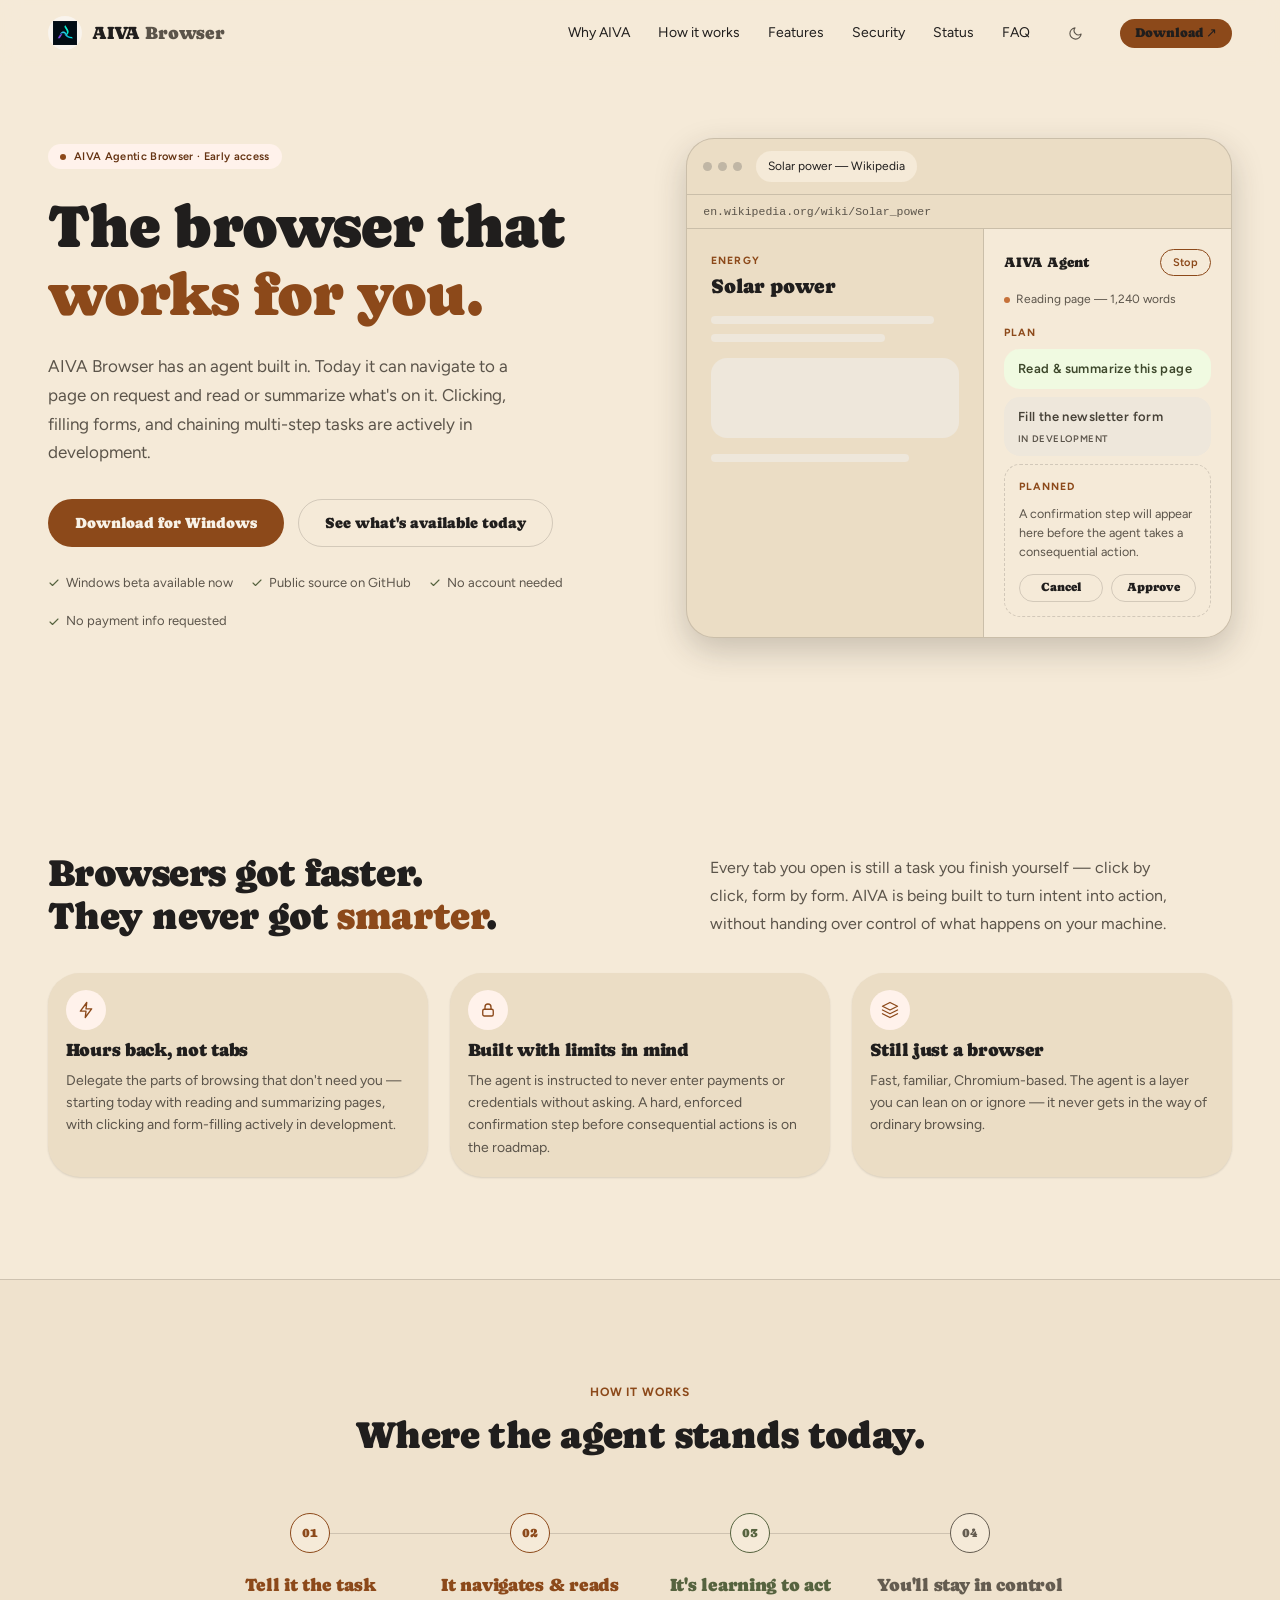
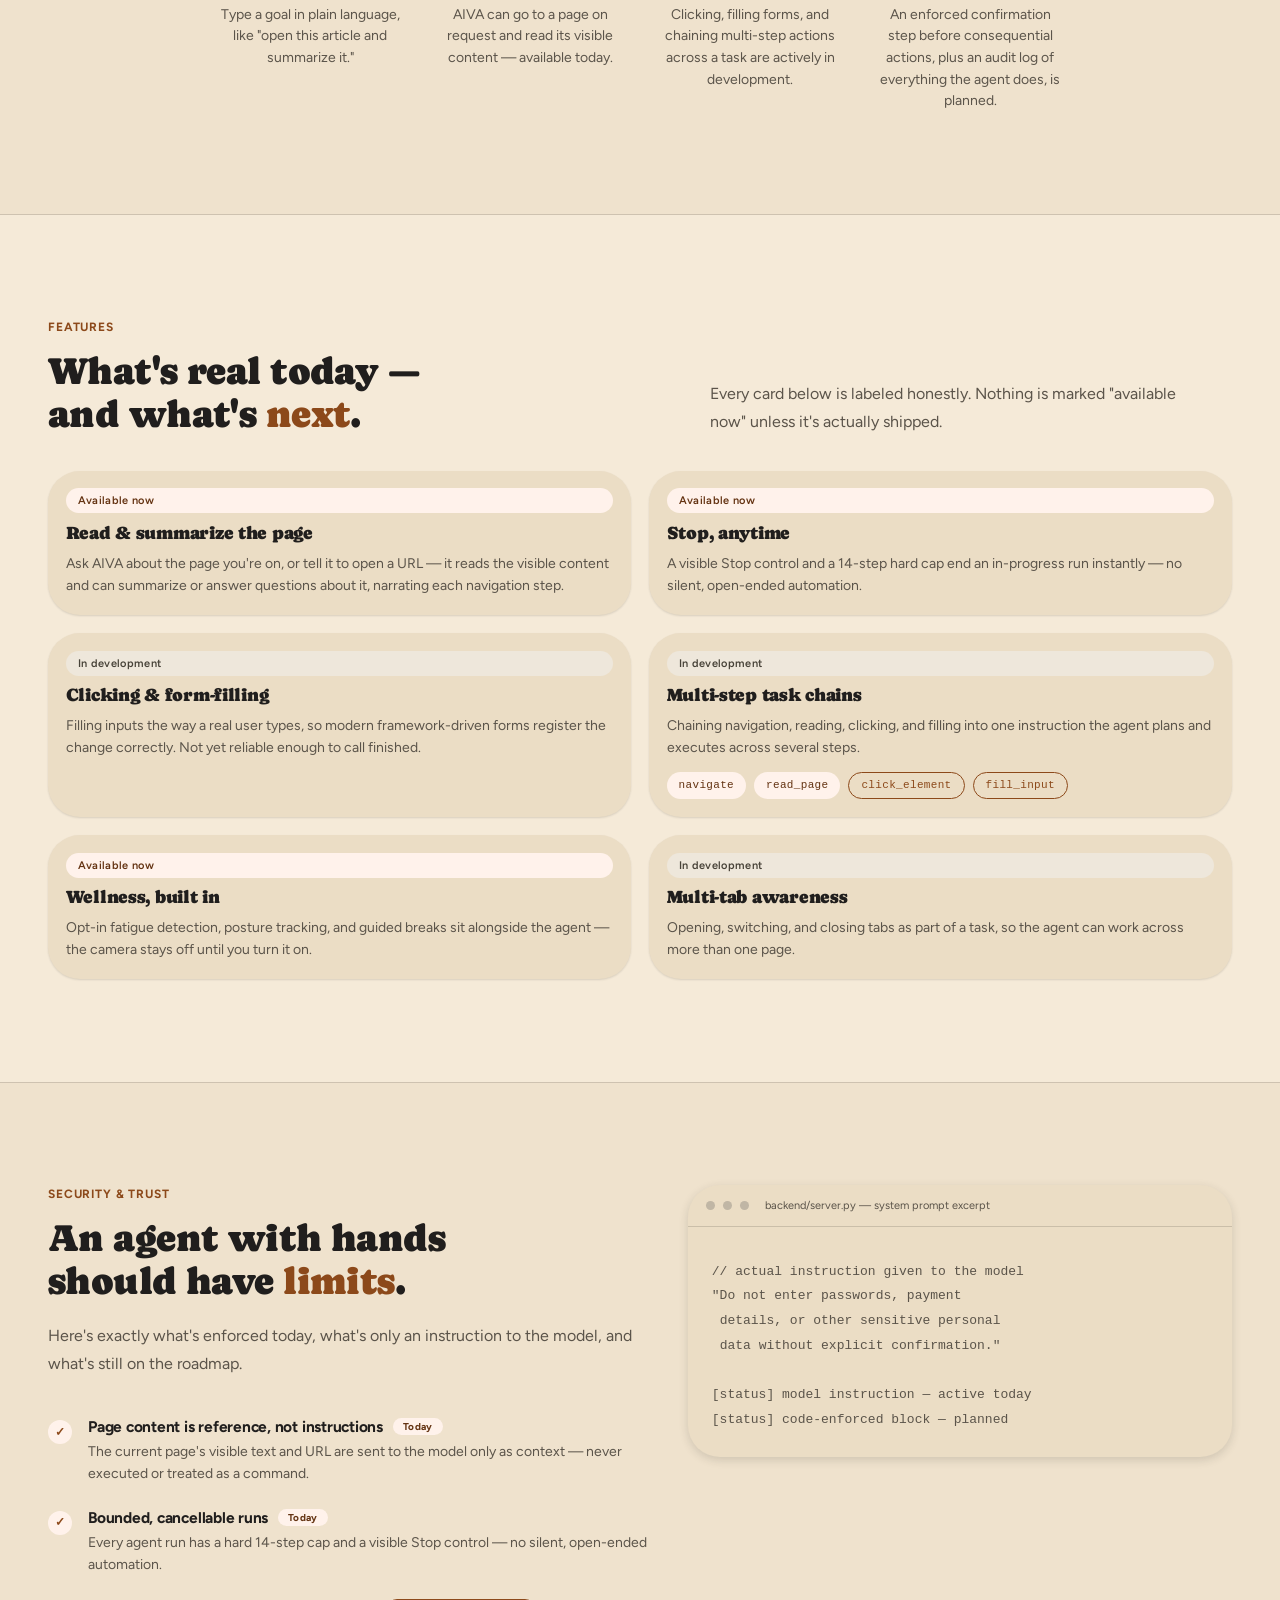
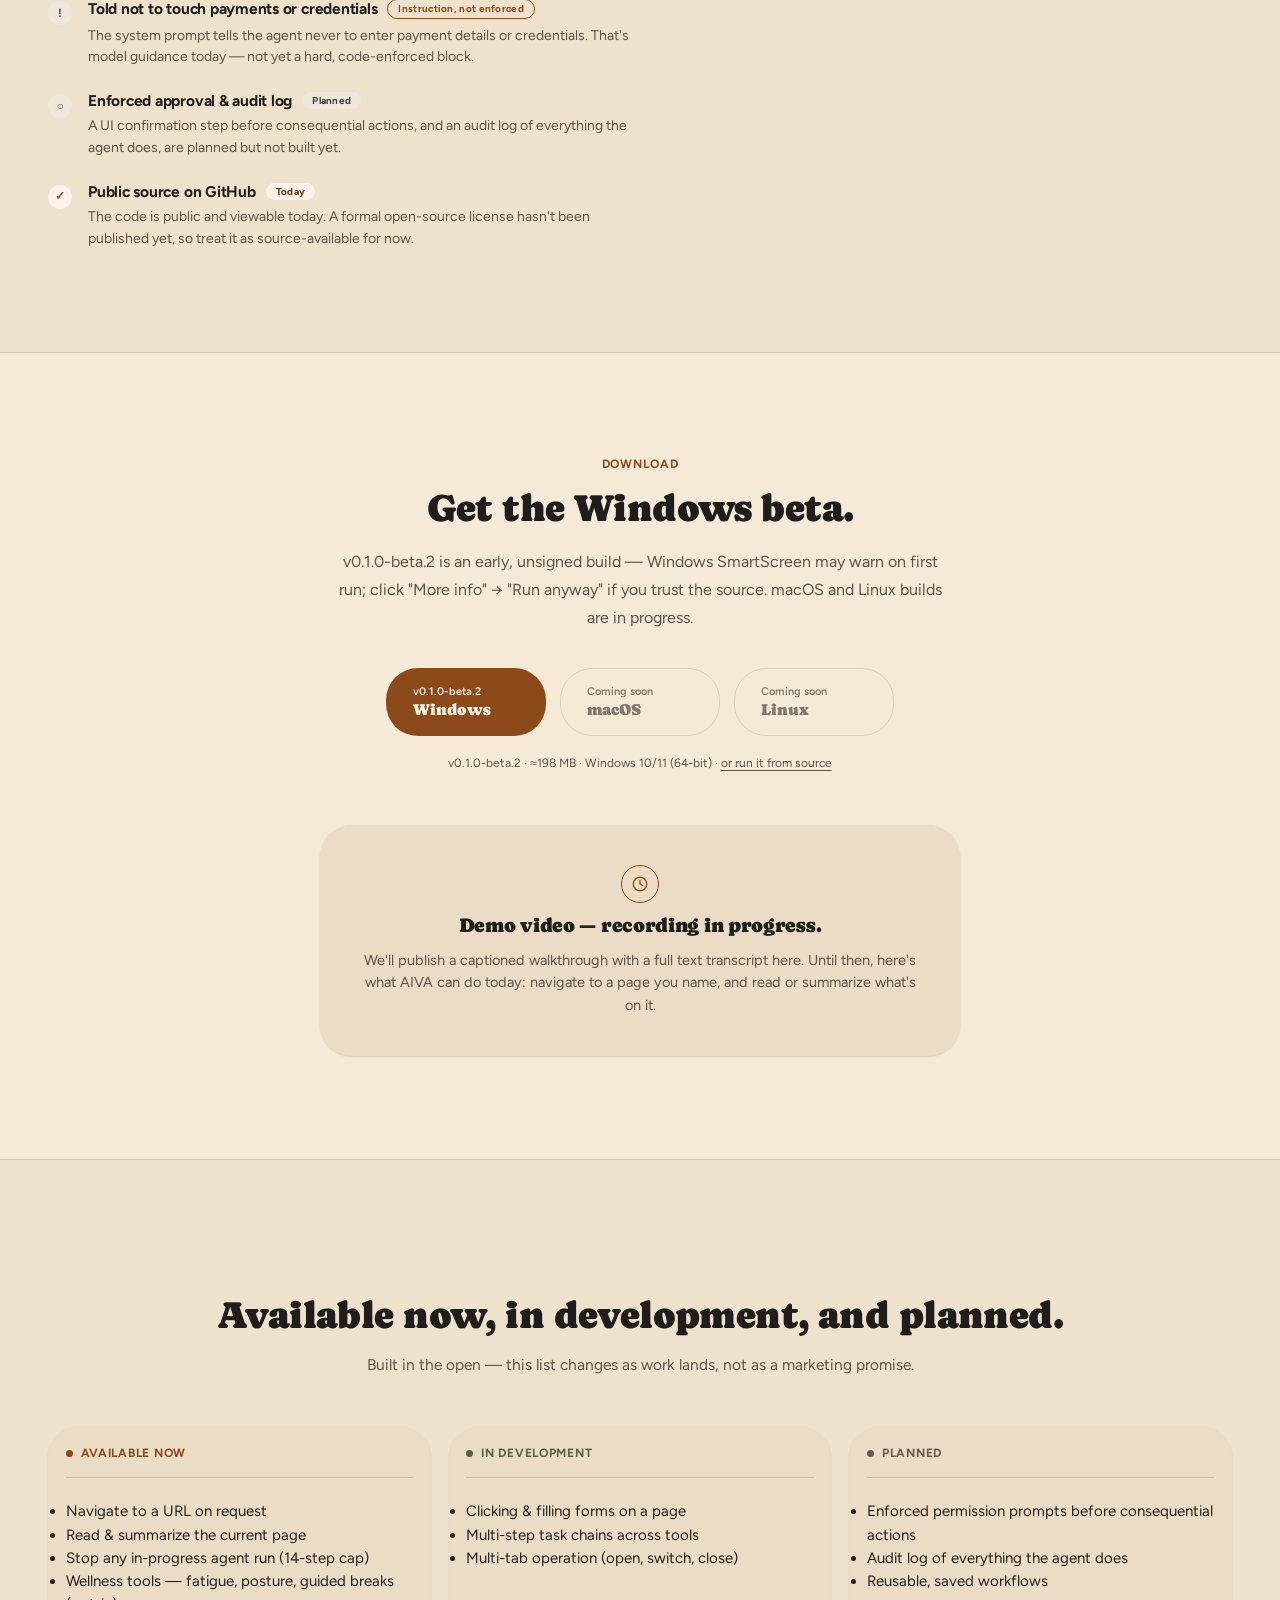
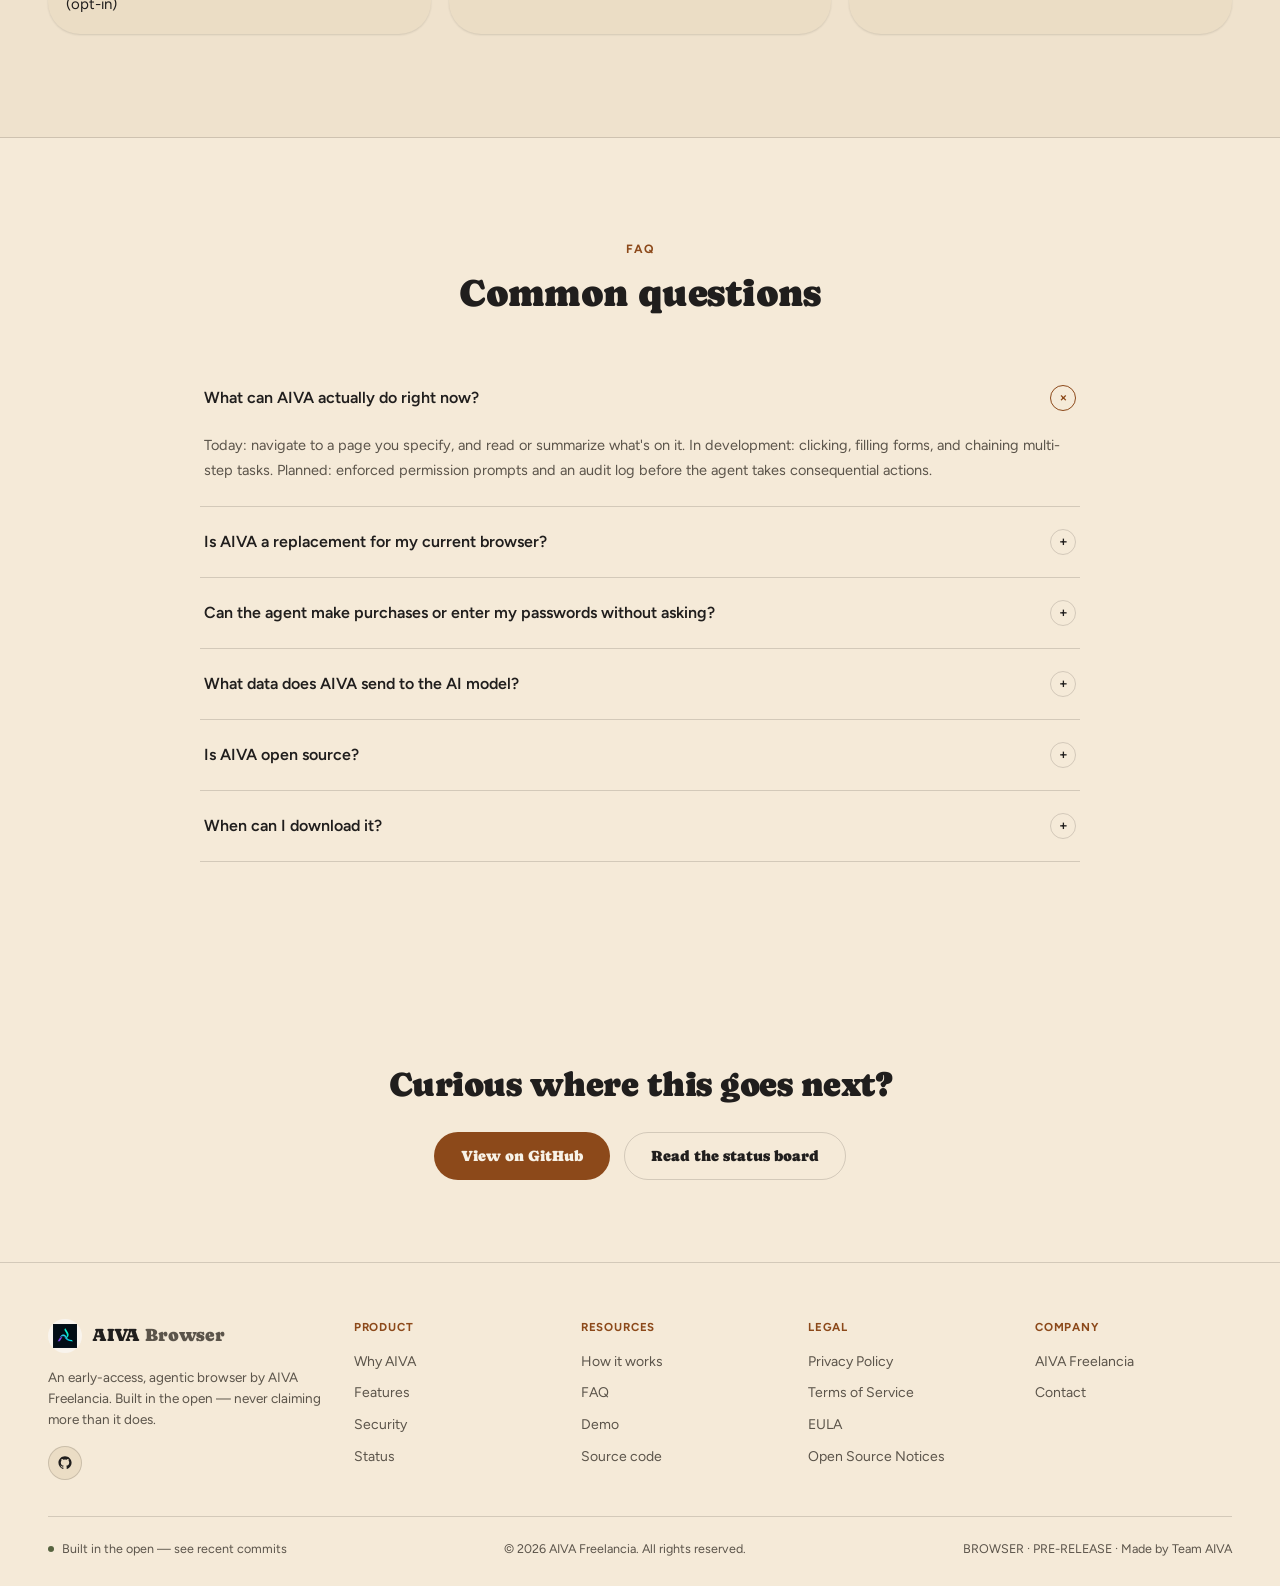
==== commit beca32fb: "Add dark mode back, plus a subtle jiggle on the tool-chip pills Dark is an alternate palette on the " ====
--- a/index.html
+++ b/index.html
@@ -1,5 +1,5 @@
 <!DOCTYPE html>
-<html lang="en">
+<html lang="en" data-theme="light">
 <head>
 <meta charset="UTF-8" />
 <meta name="viewport" content="width=device-width, initial-scale=1.0" />
@@ -8,7 +8,19 @@
 <link rel="canonical" href="https://browser.aivafreelancia.in/" />
 <link rel="icon" href="assets/favicon-64.png" />
 <link rel="apple-touch-icon" href="assets/apple-touch-icon.png" />
-<meta name="theme-color" content="#f5ead8" />
+
+<meta name="theme-color" content="#f5ead8" media="(prefers-color-scheme: light)" />
+<meta name="theme-color" content="#1a1410" media="(prefers-color-scheme: dark)" />
+<meta name="theme-color" content="#f5ead8" id="themeColorMeta" />
+<script>
+  (function () {
+    var saved = localStorage.getItem('aiva-theme');
+    var theme = saved || (window.matchMedia && window.matchMedia('(prefers-color-scheme: dark)').matches ? 'dark' : 'light');
+    document.documentElement.setAttribute('data-theme', theme);
+    var meta = document.getElementById('themeColorMeta');
+    if (meta) meta.setAttribute('content', theme === 'dark' ? '#1a1410' : '#f5ead8');
+  })();
+</script>
 
 <meta property="og:title" content="AIVA Browser — The Browser That Works For You" />
 <meta property="og:description" content="An early-access agentic browser by AIVA Freelancia. Navigate and read/summarize pages today — clicking, form-filling, and multi-step tasks are in development." />
@@ -72,6 +84,10 @@
       <a href="#security" class="plain">Security</a>
       <a href="#roadmap" class="plain">Status</a>
       <a href="#faq" class="plain">FAQ</a>
+      <button id="themeToggle" class="theme-toggle" aria-label="Switch to dark theme">
+        <svg class="icon-sun" width="16" height="16" viewBox="0 0 24 24" fill="none" stroke="currentColor" stroke-width="1.8" stroke-linecap="round" stroke-linejoin="round" aria-hidden="true"><circle cx="12" cy="12" r="4" /><line x1="12" y1="2" x2="12" y2="4" /><line x1="12" y1="20" x2="12" y2="22" /><line x1="4.22" y1="4.22" x2="5.64" y2="5.64" /><line x1="18.36" y1="18.36" x2="19.78" y2="19.78" /><line x1="2" y1="12" x2="4" y2="12" /><line x1="20" y1="12" x2="22" y2="12" /><line x1="4.22" y1="19.78" x2="5.64" y2="18.36" /><line x1="18.36" y1="5.64" x2="19.78" y2="4.22" /></svg>
+        <svg class="icon-moon" width="15" height="15" viewBox="0 0 24 24" fill="none" stroke="currentColor" stroke-width="1.8" stroke-linecap="round" stroke-linejoin="round" aria-hidden="true"><path d="M21 12.79A9 9 0 1 1 11.21 3 7 7 0 0 0 21 12.79z" /></svg>
+      </button>
       <a href="#download" class="btn btn-primary btn-sm">Download ↗</a>
     </div>
     <button id="navHamburger" class="nav-hamburger" aria-label="Open menu" aria-expanded="false" aria-controls="mobileDrawer">
@@ -90,6 +106,12 @@
     <a href="#security">Security</a>
     <a href="#roadmap">Status</a>
     <a href="#faq">FAQ</a>
+    <button id="themeToggleMobile" class="theme-toggle-mobile">
+      <svg class="icon-sun" width="15" height="15" viewBox="0 0 24 24" fill="none" stroke="currentColor" stroke-width="1.8" stroke-linecap="round" stroke-linejoin="round" aria-hidden="true"><circle cx="12" cy="12" r="4" /><line x1="12" y1="2" x2="12" y2="4" /><line x1="12" y1="20" x2="12" y2="22" /><line x1="4.22" y1="4.22" x2="5.64" y2="5.64" /><line x1="18.36" y1="18.36" x2="19.78" y2="19.78" /><line x1="2" y1="12" x2="4" y2="12" /><line x1="20" y1="12" x2="22" y2="12" /><line x1="4.22" y1="19.78" x2="5.64" y2="18.36" /><line x1="18.36" y1="5.64" x2="19.78" y2="4.22" /></svg>
+      <svg class="icon-moon" width="14" height="14" viewBox="0 0 24 24" fill="none" stroke="currentColor" stroke-width="1.8" stroke-linecap="round" stroke-linejoin="round" aria-hidden="true"><path d="M21 12.79A9 9 0 1 1 11.21 3 7 7 0 0 0 21 12.79z" /></svg>
+      <span class="toggle-label sun-label">Light mode</span>
+      <span class="toggle-label moon-label">Dark mode</span>
+    </button>
     <a href="#download" class="mobile-cta btn">Download</a>
   </nav>
 </header>
@@ -213,12 +235,12 @@
         <h3>It navigates &amp; reads</h3>
         <p>AIVA can go to a page on request and read its visible content — available today.</p>
       </div>
-      <div class="step reveal d3" style="--step-color:var(--color-accent-2-700);">
+      <div class="step reveal d3" style="--step-color:var(--color-accent-2-text);">
         <span class="step-num">03</span>
         <h3>It's learning to act</h3>
         <p>Clicking, filling forms, and chaining multi-step actions across a task are actively in development.</p>
       </div>
-      <div class="step reveal d4" style="--step-color:var(--color-neutral-600);">
+      <div class="step reveal d4" style="--step-color:var(--color-neutral-text);">
         <span class="step-num">04</span>
         <h3>You'll stay in control</h3>
         <p>An enforced confirmation step before consequential actions, plus an audit log of everything the agent does, is planned.</p>
@@ -362,7 +384,7 @@
 
     <div class="status-columns">
       <div class="card elev-sm reveal d1">
-        <div class="status-col-head" style="--col-color:var(--color-accent-700);"><span class="status-col-dot"></span> Available now</div>
+        <div class="status-col-head" style="--col-color:var(--color-accent-text);"><span class="status-col-dot"></span> Available now</div>
         <ul>
           <li>Navigate to a URL on request</li>
           <li>Read &amp; summarize the current page</li>
@@ -371,7 +393,7 @@
         </ul>
       </div>
       <div class="card elev-sm reveal d2">
-        <div class="status-col-head" style="--col-color:var(--color-accent-2-700);"><span class="status-col-dot"></span> In development</div>
+        <div class="status-col-head" style="--col-color:var(--color-accent-2-text);"><span class="status-col-dot"></span> In development</div>
         <ul>
           <li>Clicking &amp; filling forms on a page</li>
           <li>Multi-step task chains across tools</li>
@@ -379,7 +401,7 @@
         </ul>
       </div>
       <div class="card elev-sm reveal d3">
-        <div class="status-col-head" style="--col-color:var(--color-neutral-600);"><span class="status-col-dot"></span> Planned</div>
+        <div class="status-col-head" style="--col-color:var(--color-neutral-text);"><span class="status-col-dot"></span> Planned</div>
         <ul>
           <li>Enforced permission prompts before consequential actions</li>
           <li>Audit log of everything the agent does</li>
--- a/styles.css
+++ b/styles.css
@@ -12,6 +12,10 @@
   --color-accent: #c67139;
   --color-accent-2: #7a8a5e;
   --color-muted: #5b544a; /* tuned for >=4.5:1 against --color-bg and --color-surface */
+  --color-on-accent: #f8f2e7; /* fixed text color for solid accent-700 backgrounds, both themes */
+  --color-accent-text: #8c491a; /* theme-aware: accent used as foreground text (links, eyebrows) */
+  --color-accent-2-text: #56633f; /* theme-aware: olive used as foreground text */
+  --color-neutral-text: #645c50; /* theme-aware: neutral used as foreground text (was neutral-600, bumped for contrast) */
   --color-divider: color-mix(in srgb, #201e1d 16%, transparent);
 
   --color-neutral-100: #f9f4ed;
@@ -68,6 +72,24 @@
   --shadow-lg: 0 12px 32px color-mix(in srgb, #2e2b25 22%, transparent);
 
   --space-section: clamp(4rem, 8vw, 6.5rem);
+}
+
+/* ── Dark theme ─────────────────────────────────────────────────
+   Light/"Organic" cream is the primary brand look; dark is an
+   alternate for low-light reading, not a second design language —
+   only the tokens below change. */
+html[data-theme="dark"] {
+  --color-bg: #1a1410;
+  --color-surface: #251d16;
+  --color-text: #f3e8d8;
+  --color-muted: #b8a898;
+  --color-divider: color-mix(in srgb, #f3e8d8 14%, transparent);
+  --color-accent-text: #f6a06b;
+  --color-accent-2-text: #aebf92;
+  --color-neutral-text: #b8a898;
+  --shadow-sm: 0 1px 2px rgba(0, 0, 0, 0.35);
+  --shadow-md: 0 3px 12px rgba(0, 0, 0, 0.45);
+  --shadow-lg: 0 14px 36px rgba(0, 0, 0, 0.55);
 }
 
 * { box-sizing: border-box; margin: 0; padding: 0; }
@@ -101,7 +123,7 @@
 
 p { color: var(--color-muted); }
 
-a { color: var(--color-accent-700); text-underline-offset: 3px; }
+a { color: var(--color-accent-text); text-underline-offset: 3px; }
 a.plain { color: inherit; text-decoration: none; }
 
 img { max-width: 100%; display: block; }
@@ -118,8 +140,8 @@
   top: -100px;
   left: 12px;
   z-index: 1000;
-  background: var(--color-accent);
-  color: var(--color-bg);
+  background: var(--color-accent-700);
+  color: var(--color-on-accent);
   padding: 10px 16px;
   border-radius: var(--radius-md);
   font-weight: 600;
@@ -149,18 +171,18 @@
 .tag-accent { background: var(--color-accent-100); color: var(--color-accent-800); }
 .tag-accent-2 { background: var(--color-accent-2-100); color: var(--color-accent-2-800); }
 .tag-neutral { background: var(--color-neutral-200); color: var(--color-neutral-800); }
-.tag-outline { border: 1px solid var(--color-accent-700); color: var(--color-accent-700); background: transparent; }
+.tag-outline { border: 1px solid var(--color-accent-text); color: var(--color-accent-text); background: transparent; }
 .tag-mono { font-family: var(--font-mono); font-weight: 400; }
 
 .eyebrow {
   font-family: var(--font-body); font-weight: 700;
   letter-spacing: 0.07em; text-transform: uppercase; font-size: 12px;
-  color: var(--color-accent-700); margin-bottom: var(--space-3);
+  color: var(--color-accent-text); margin-bottom: var(--space-3);
 }
 .eyebrow-center { text-align: center; }
 
 .section-title { font-size: clamp(1.9rem, 3.6vw, 2.4rem); letter-spacing: -0.015em; }
-.section-title em { font-style: normal; color: var(--color-accent-700); }
+.section-title em { font-style: normal; color: var(--color-accent-text); }
 
 .section-lede { color: var(--color-muted); max-width: 30rem; font-size: 1rem; line-height: 1.75; }
 
@@ -186,7 +208,7 @@
   opacity: 0.45; cursor: not-allowed; pointer-events: none; transform: none;
 }
 
-.btn-primary { background: var(--color-accent-700); color: var(--color-bg); }
+.btn-primary { background: var(--color-accent-700); color: var(--color-on-accent); }
 .btn-primary:hover { background: var(--color-accent-800); }
 .btn-primary:active { background: var(--color-accent-900); }
 
@@ -210,7 +232,7 @@
 .elev-md { box-shadow: var(--shadow-md); }
 .elev-lg { box-shadow: var(--shadow-lg); }
 
-.card-kicker { font-family: var(--font-body); font-size: 10.5px; font-weight: 700; letter-spacing: 0.1em; text-transform: uppercase; color: var(--color-accent-700); }
+.card-kicker { font-family: var(--font-body); font-size: 10.5px; font-weight: 700; letter-spacing: 0.1em; text-transform: uppercase; color: var(--color-accent-text); }
 .card-title { font-family: var(--font-heading); font-weight: 400; font-size: 18px; line-height: 1.2; margin: 0; }
 .card-body { margin: 0; font-size: 14px; color: var(--color-muted); line-height: 1.6; }
 .card-icon {
@@ -255,7 +277,7 @@
 
 .nav-links { display: flex; align-items: center; gap: 28px; font-size: 14px; }
 .nav-links a { color: inherit; text-decoration: none; }
-.nav-links a:hover { color: var(--color-accent-700); }
+.nav-links a:hover { color: var(--color-accent-text); }
 
 .nav-hamburger {
   display: none;
@@ -268,6 +290,47 @@
   cursor: pointer;
 }
 .nav-hamburger:hover { background: color-mix(in srgb, var(--color-text) 7%, transparent); }
+
+/* ── Theme toggle ───────────────────────────────────────────────── */
+
+.theme-toggle {
+  display: inline-flex;
+  align-items: center; justify-content: center;
+  width: 34px; height: 34px;
+  border-radius: 50%;
+  background: transparent;
+  border: none;
+  color: var(--color-muted);
+  cursor: pointer;
+  transition: color 0.15s, background 0.15s;
+}
+.theme-toggle:hover { color: var(--color-text); background: color-mix(in srgb, var(--color-text) 7%, transparent); }
+
+.theme-toggle-mobile {
+  margin-top: 2px;
+  display: flex; align-items: center; gap: 10px;
+  padding: 12px 14px;
+  border-radius: var(--radius-md);
+  font-size: 0.95rem;
+  color: var(--color-text);
+  background: none;
+  border: none;
+  width: 100%;
+  text-align: left;
+  cursor: pointer;
+}
+.theme-toggle-mobile:hover { background: color-mix(in srgb, var(--color-text) 7%, transparent); }
+
+/* icon-sun shows in dark mode (click to switch to light); icon-moon shows in light mode */
+.icon-sun { display: none; }
+.icon-moon { display: inline-flex; }
+[data-theme="dark"] .icon-sun { display: inline-flex; }
+[data-theme="dark"] .icon-moon { display: none; }
+
+.theme-toggle-mobile .toggle-label { display: none; }
+.theme-toggle-mobile .moon-label { display: inline; }
+[data-theme="dark"] .theme-toggle-mobile .sun-label { display: inline; }
+[data-theme="dark"] .theme-toggle-mobile .moon-label { display: none; }
 
 .mobile-drawer {
   display: none;
@@ -288,7 +351,7 @@
 .mobile-cta {
   margin-top: 6px;
   display: flex; align-items: center; justify-content: center; gap: 8px;
-  background: var(--color-accent) !important; color: var(--color-bg) !important;
+  background: var(--color-accent-700) !important; color: var(--color-on-accent) !important;
   font-family: var(--font-heading); font-weight: 400;
   border-radius: 999px !important;
 }
@@ -354,7 +417,7 @@
 @keyframes pulse { 0%, 100% { opacity: 0.35; } 50% { opacity: 1; } }
 
 .hero-title { font-size: clamp(2.4rem, 5vw, 3.75rem); margin-bottom: 24px; }
-.hero-title .accent-text { color: var(--color-accent-700); }
+.hero-title .accent-text { color: var(--color-accent-text); }
 
 .hero-sub {
   font-size: 17px; line-height: 1.7; max-width: 480px; margin-bottom: 32px;
@@ -443,15 +506,15 @@
 .step-num {
   width: 40px; height: 40px;
   border-radius: 50%;
-  border: 1.5px solid var(--step-color, var(--color-accent-700));
+  border: 1.5px solid var(--step-color, var(--color-accent-text));
   display: flex; align-items: center; justify-content: center;
   font-size: 13px; font-family: var(--font-heading);
-  color: var(--step-color, var(--color-accent-700));
+  color: var(--step-color, var(--color-accent-text));
   background: var(--color-bg);
   margin: 0 auto 22px;
   position: relative; z-index: 1;
 }
-.step h3 { font-size: 18px; color: var(--step-color, var(--color-accent-700)); margin-bottom: 8px; }
+.step h3 { font-size: 18px; color: var(--step-color, var(--color-accent-text)); margin-bottom: 8px; }
 .step p { font-size: 14px; color: var(--color-muted); }
 
 @media (max-width: 860px) {
@@ -470,6 +533,24 @@
 @media (max-width: 700px) { .feature-bento { grid-template-columns: 1fr; } }
 
 .tool-chips { display: flex; flex-wrap: wrap; gap: 8px; margin-top: 4px; }
+
+/* Small continuous wobble on the tool-chip pills — an iOS-"jiggle-mode"-style
+   ambient effect, scaled way down and staggered per chip so they don't move
+   in sync. Purely decorative; respects prefers-reduced-motion globally. */
+@keyframes chip-jiggle {
+  0%, 100% { transform: rotate(0deg); }
+  25% { transform: rotate(-2deg); }
+  75% { transform: rotate(2deg); }
+}
+.tool-chips .tag {
+  display: inline-flex;
+  animation: chip-jiggle 1.6s ease-in-out infinite;
+  transform-origin: 50% 100%;
+}
+.tool-chips .tag:nth-child(1) { animation-delay: 0s; }
+.tool-chips .tag:nth-child(2) { animation-delay: 0.18s; }
+.tool-chips .tag:nth-child(3) { animation-delay: 0.36s; }
+.tool-chips .tag:nth-child(4) { animation-delay: 0.54s; }
 
 /* ── Security ───────────────────────────────────────────────────── */
 
@@ -505,7 +586,7 @@
   border-radius: 999px;
 }
 .badge-inline-live { color: var(--color-accent-800); background: var(--color-accent-100); }
-.badge-inline-soft { color: var(--color-accent-700); border: 1px solid var(--color-accent-700); }
+.badge-inline-soft { color: var(--color-accent-text); border: 1px solid var(--color-accent-text); }
 .badge-inline-planned { color: var(--color-neutral-800); background: var(--color-neutral-200); }
 
 .terminal-card { padding: 0; overflow: hidden; }
@@ -535,9 +616,9 @@
 .demo-pending { display: flex; flex-direction: column; align-items: center; gap: 12px; }
 .demo-pending-icon {
   width: 38px; height: 38px; border-radius: 50%;
-  border: 1.5px solid var(--color-accent);
+  border: 1.5px solid var(--color-accent-text);
   display: flex; align-items: center; justify-content: center;
-  color: var(--color-accent);
+  color: var(--color-accent-text);
 }
 .demo-pending h3 { font-size: 20px; }
 .demo-pending p { font-size: 14.5px; color: var(--color-muted); max-width: 560px; }
@@ -557,9 +638,9 @@
   padding-bottom: 14px; margin-bottom: 14px;
   border-bottom: 1px solid var(--color-divider);
   font-size: 12px; letter-spacing: 0.06em; font-weight: 700; text-transform: uppercase;
-  color: var(--col-color, var(--color-accent-700));
-}
-.status-col-dot { width: 7px; height: 7px; border-radius: 50%; background: var(--col-color, var(--color-accent-700)); flex-shrink: 0; }
+  color: var(--col-color, var(--color-accent-text));
+}
+.status-col-dot { width: 7px; height: 7px; border-radius: 50%; background: var(--col-color, var(--color-accent-text)); flex-shrink: 0; }
 .status-col ul { list-style: none; }
 .status-col li { font-size: 14.5px; color: var(--color-muted); margin-bottom: 10px; display: flex; gap: 8px; }
 .status-col li::before { content: "—"; opacity: 0.5; flex-shrink: 0; }
@@ -587,7 +668,7 @@
   font-size: 14px;
   transition: border-color 0.2s, color 0.2s;
 }
-.faq-item.open .faq-icon { border-color: var(--color-accent-700); color: var(--color-accent-700); }
+.faq-item.open .faq-icon { border-color: var(--color-accent-text); color: var(--color-accent-text); }
 .faq-answer { overflow: hidden; max-height: 0; transition: max-height 0.35s cubic-bezier(.16,1,.3,1); }
 .faq-item.open .faq-answer { max-height: 300px; }
 .faq-answer-inner { padding: 0 4px 22px; font-size: 14.5px; line-height: 1.75; color: var(--color-muted); }
@@ -616,10 +697,10 @@
 }
 .social-btn:hover { background: color-mix(in srgb, var(--color-text) 7%, transparent); }
 
-.footer-col-title { font-size: 11.5px; letter-spacing: 0.07em; color: var(--color-accent-700); font-weight: 700; margin-bottom: 14px; text-transform: uppercase; }
+.footer-col-title { font-size: 11.5px; letter-spacing: 0.07em; color: var(--color-accent-text); font-weight: 700; margin-bottom: 14px; text-transform: uppercase; }
 .footer-col ul { list-style: none; display: flex; flex-direction: column; gap: 10px; font-size: 14px; }
 .footer-col a { color: var(--color-muted); text-decoration: none; }
-.footer-col a:hover { color: var(--color-accent-700); }
+.footer-col a:hover { color: var(--color-accent-text); }
 
 .footer-bottom {
   display: flex; flex-wrap: wrap; align-items: center; justify-content: space-between;
@@ -645,7 +726,7 @@
 .prose ul, .prose ol { margin: 0 0 1rem 1.2rem; color: var(--color-muted); font-size: 0.98rem; line-height: 1.75; }
 .prose li { margin-bottom: 0.4rem; }
 .prose strong { color: var(--color-text); font-weight: 700; }
-.prose a { color: var(--color-accent-700); text-decoration: underline; text-underline-offset: 2px; }
+.prose a { color: var(--color-accent-text); text-decoration: underline; text-underline-offset: 2px; }
 .prose table { width: 100%; border-collapse: collapse; margin: 1rem 0 1.5rem; font-size: 0.9rem; }
 .prose th, .prose td { text-align: left; padding: 10px 12px; border-bottom: 1px solid var(--color-divider); color: var(--color-muted); }
 .prose th { color: var(--color-text); font-weight: 700; opacity: 1; }
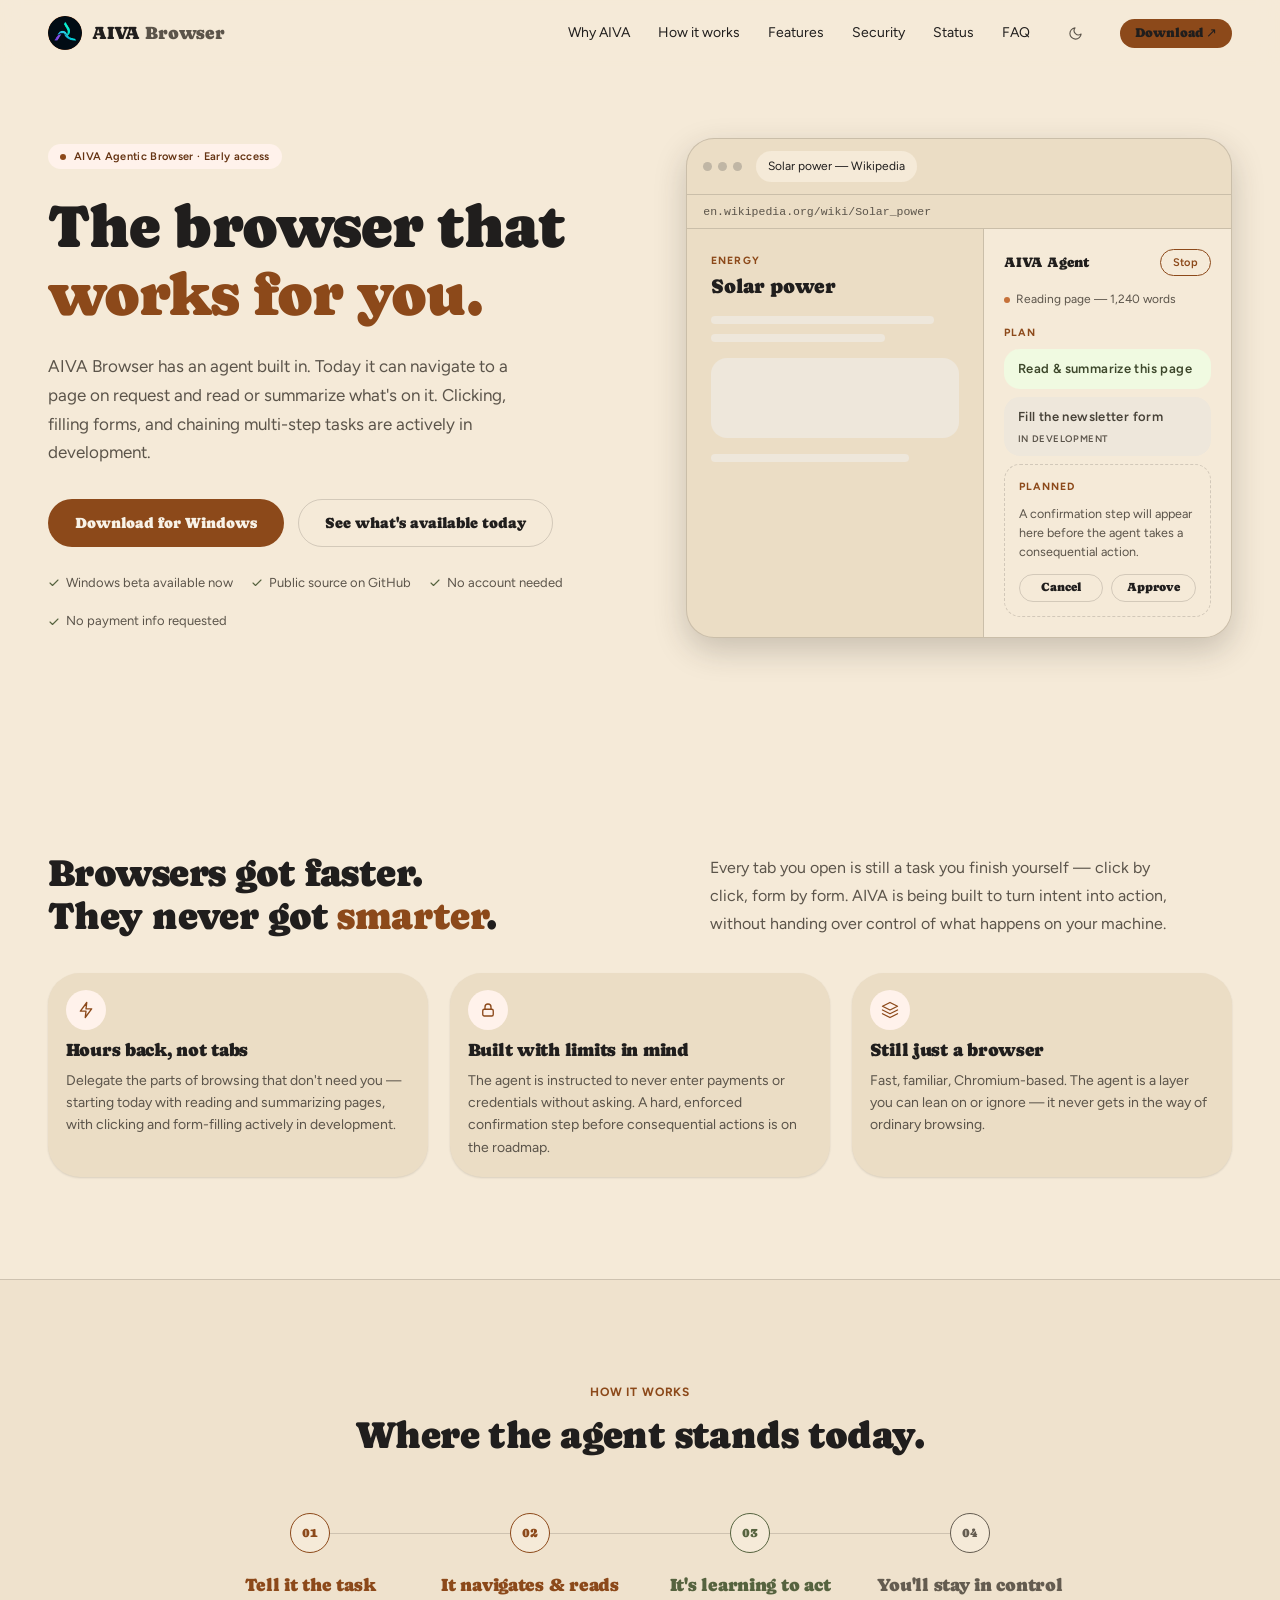
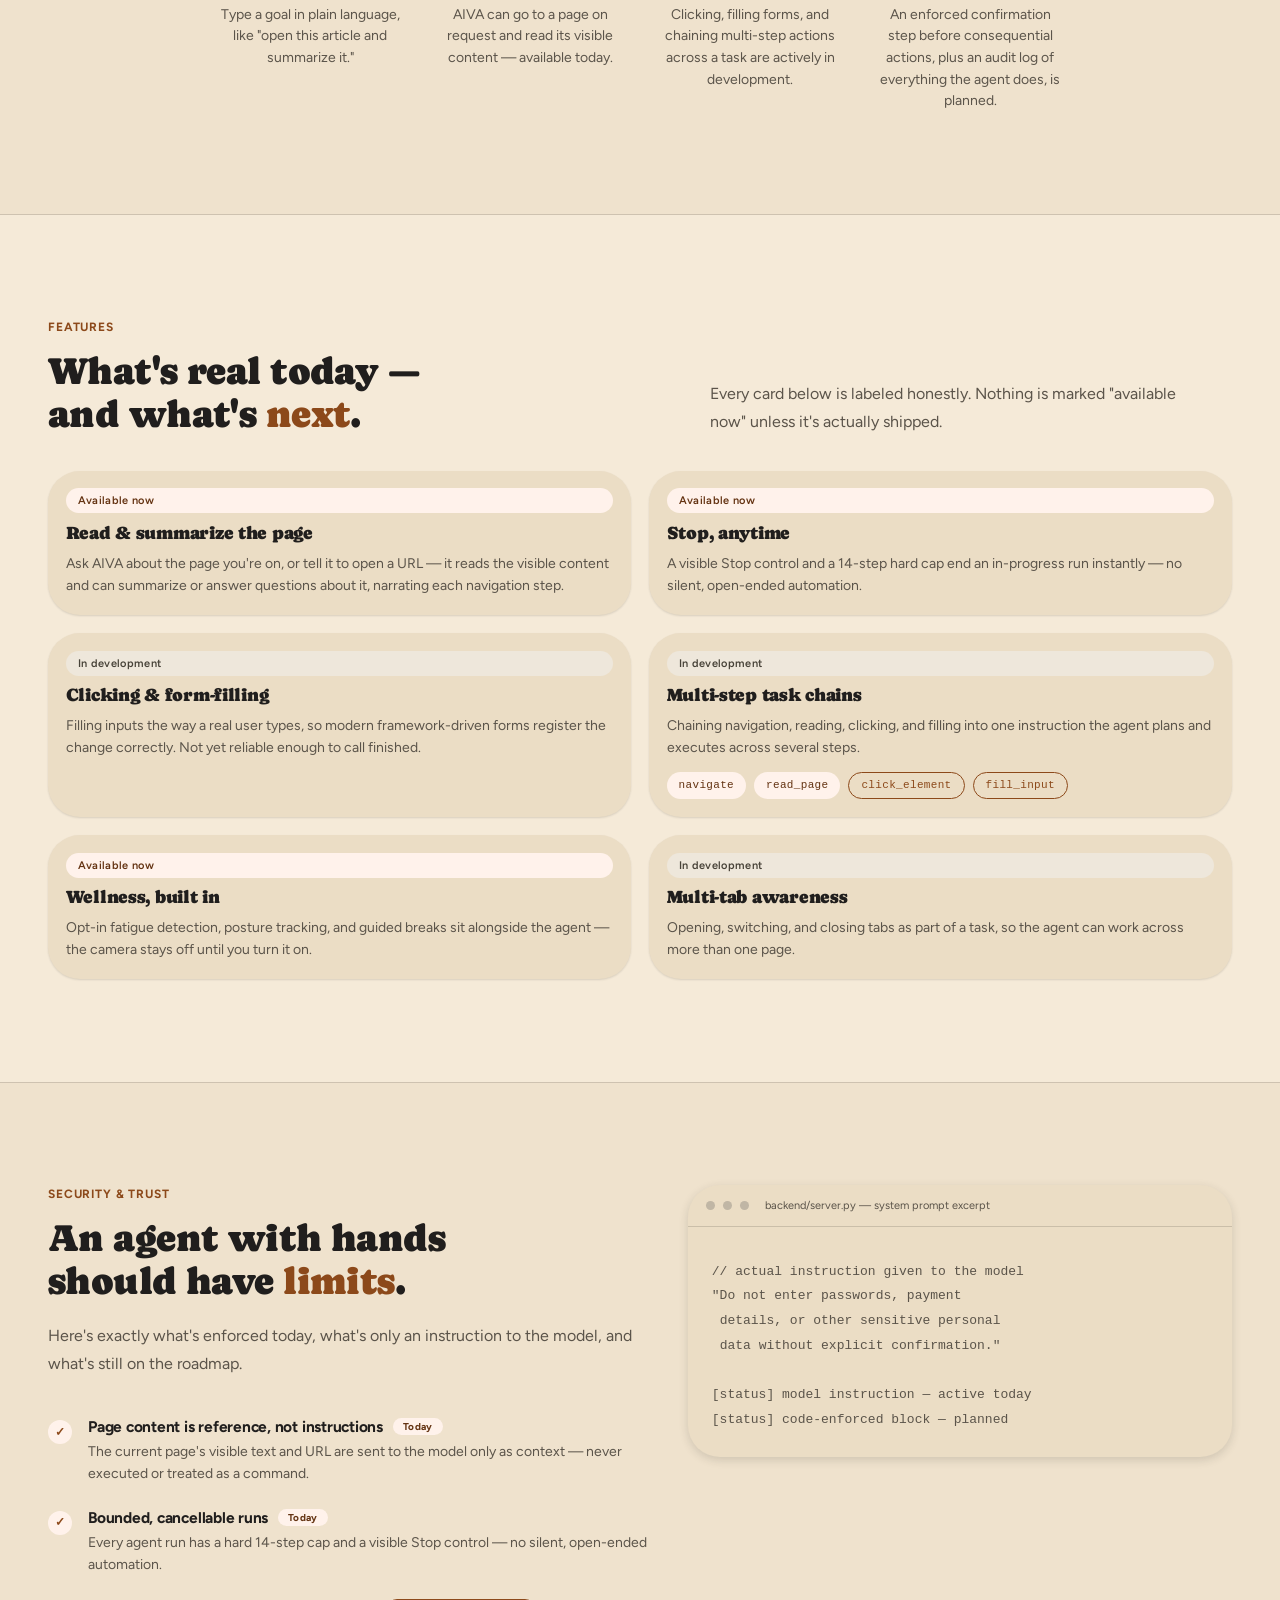
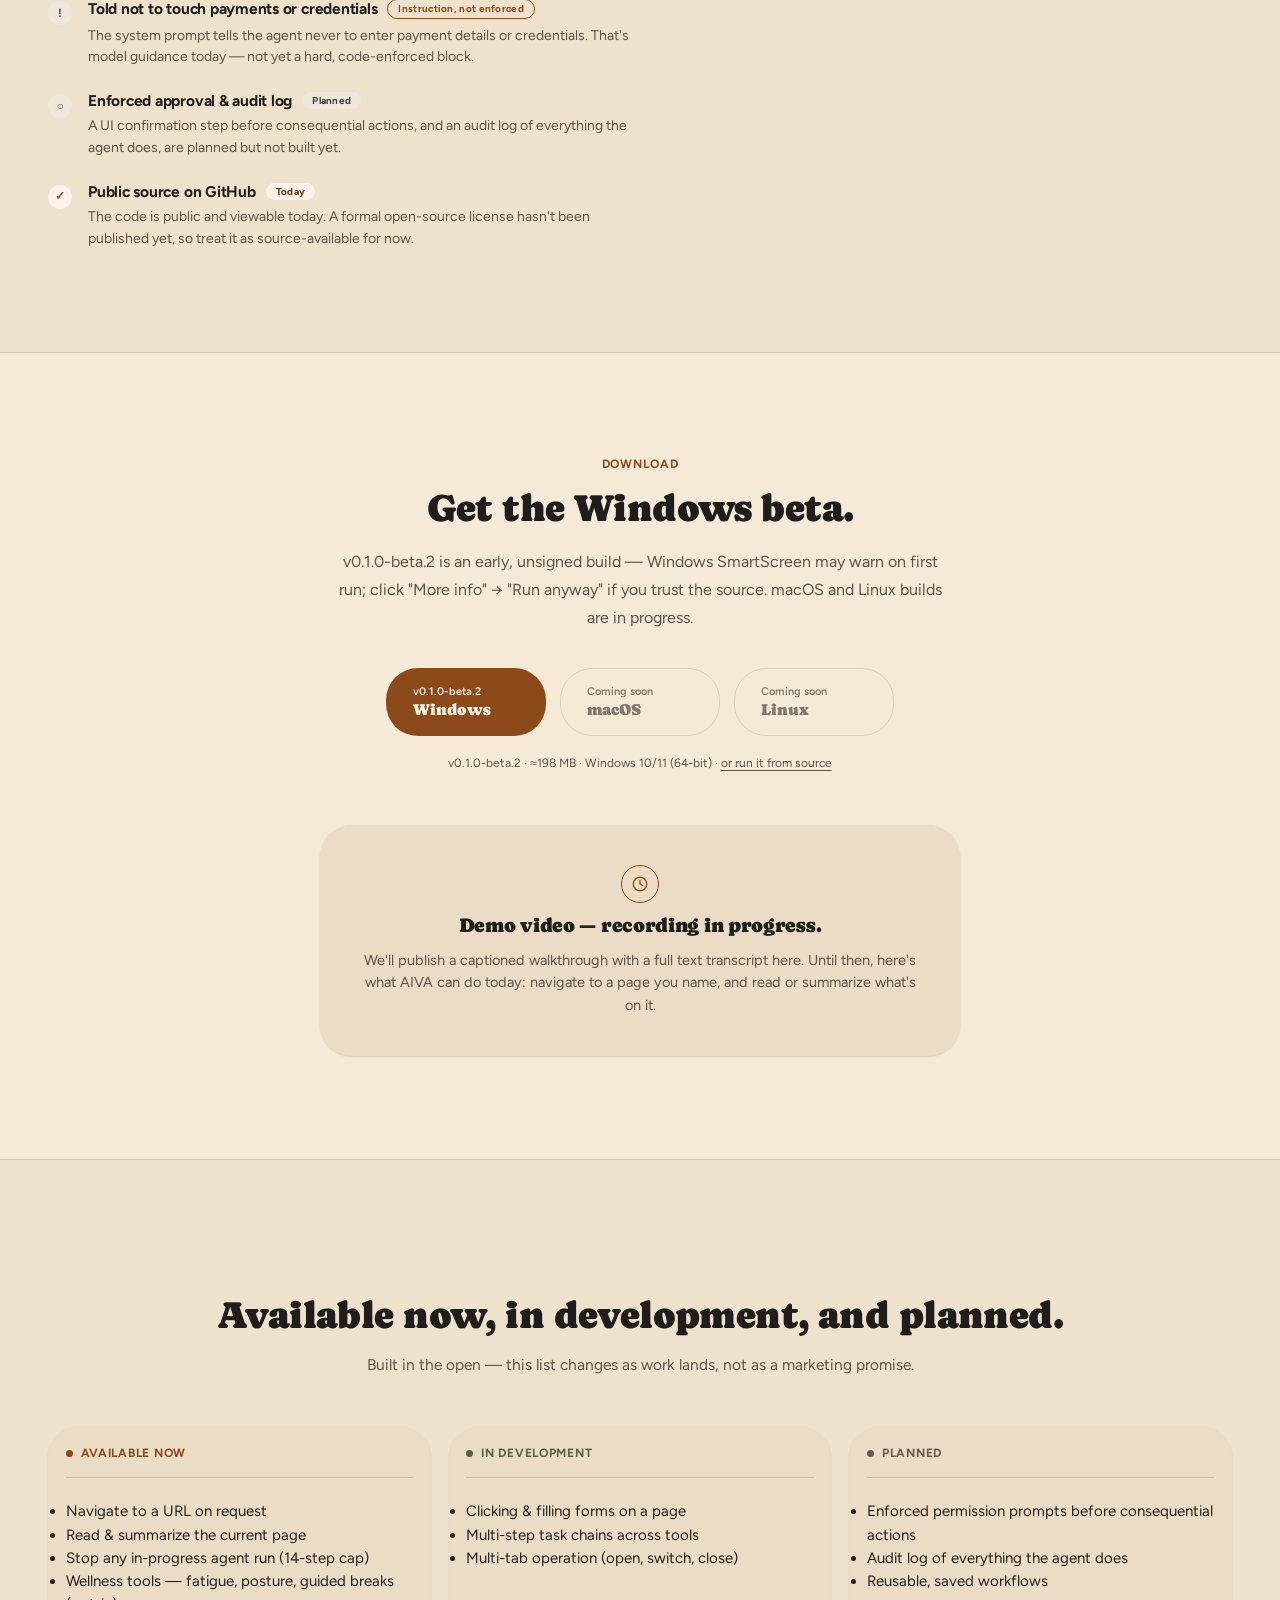
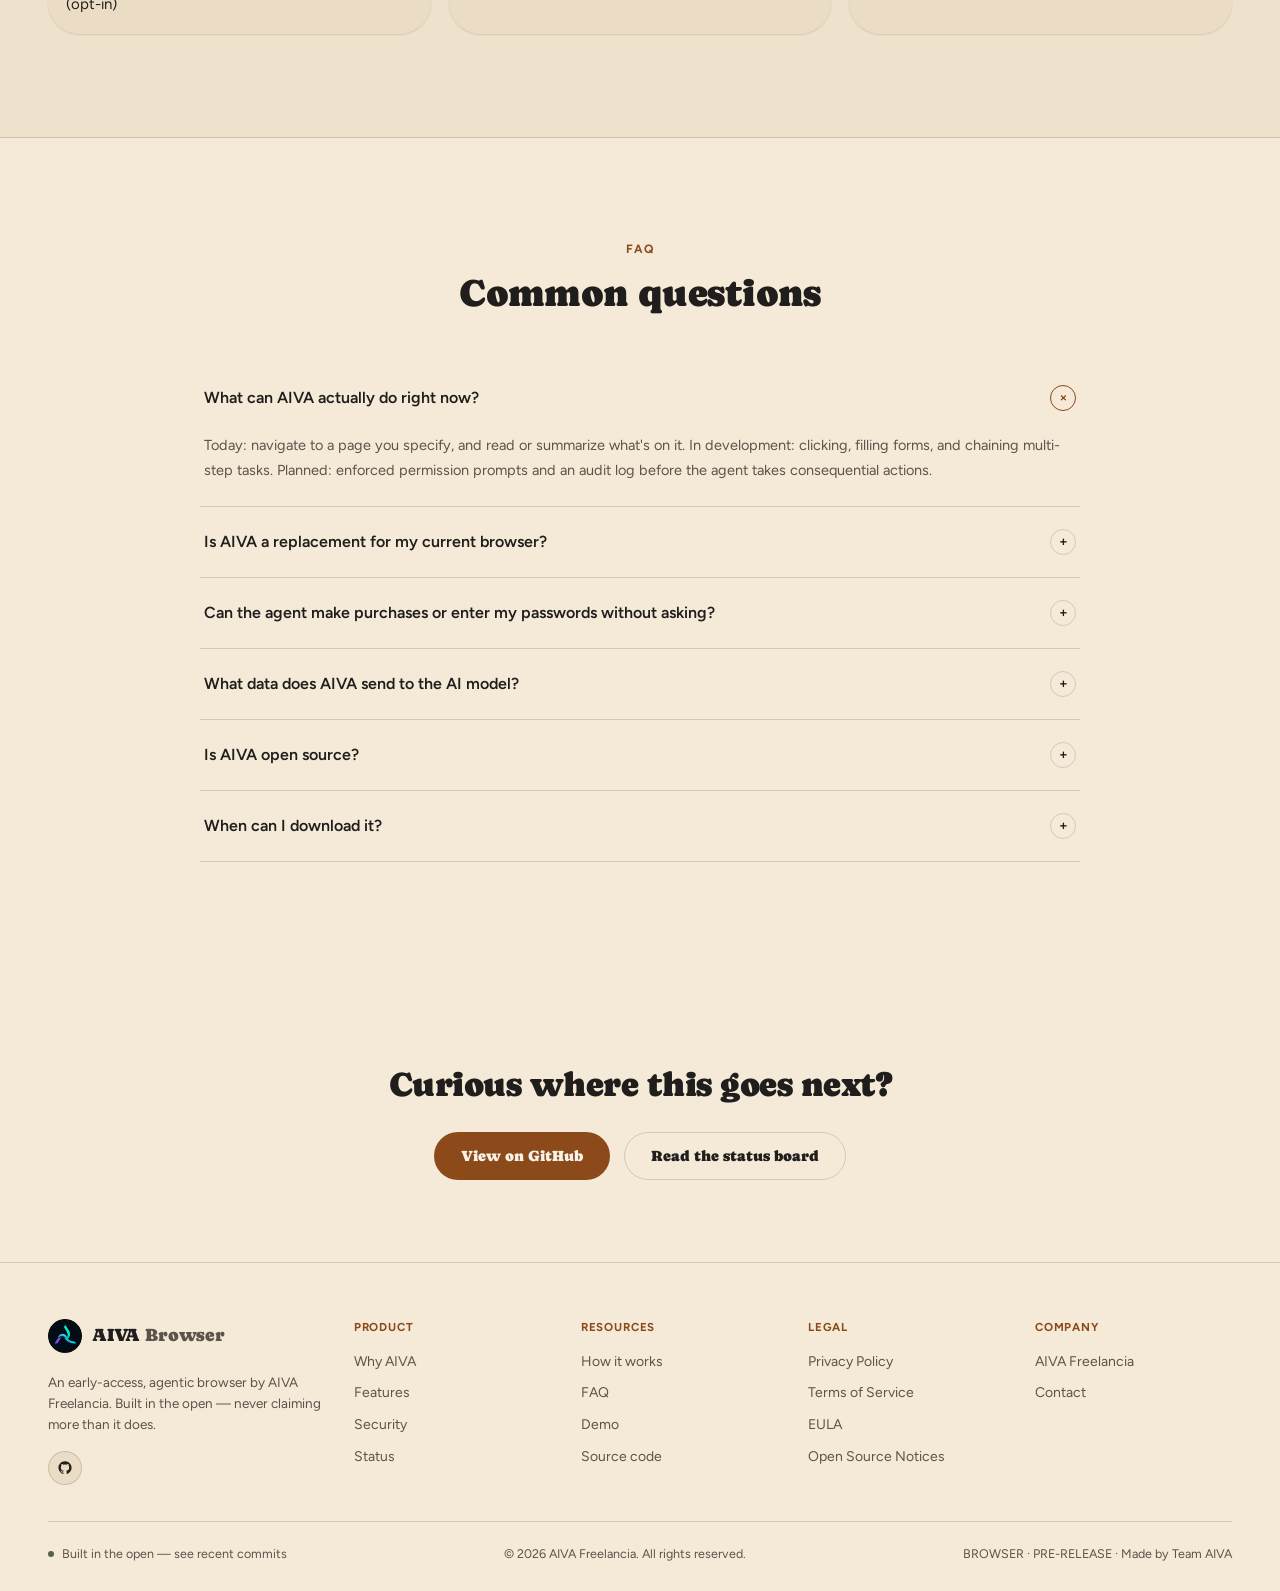
==== commit fb6e79e7: "Swap nav/footer logo for the pre-composited circular mark Uses the higher-res of the two provided fi" ====
--- a/index.html
+++ b/index.html
@@ -72,8 +72,8 @@
 <header class="site-header">
   <nav class="nav-pill" aria-label="Primary">
     <a href="#top" class="nav-brand plain" aria-label="AIVA Browser home">
-      <span class="brand-mark" style="background:var(--color-neutral-100); padding:5px;">
-        <img src="assets/aiva-logo-small.png" alt="" width="24" height="24" loading="lazy" />
+      <span class="brand-mark">
+        <img src="assets/aiva-logo-circle.png" alt="" width="24" height="24" loading="lazy" />
       </span>
       <span class="brand-name">AIVA <em>Browser</em></span>
     </a>
@@ -481,7 +481,7 @@
   <div class="footer-grid">
     <div class="footer-brand">
       <div class="nav-brand" style="pointer-events:none;">
-        <span class="brand-mark" style="background:var(--color-neutral-100); padding:5px;"><img src="assets/aiva-logo-small.png" alt="" width="26" height="26" loading="lazy" /></span>
+        <span class="brand-mark"><img src="assets/aiva-logo-circle.png" alt="" width="26" height="26" loading="lazy" /></span>
         <span class="brand-name" style="font-size:1.1rem;">AIVA <em>Browser</em></span>
       </div>
       <p class="footer-blurb">An early-access, agentic browser by AIVA Freelancia. Built in the open — never claiming more than it does.</p>
--- a/styles.css
+++ b/styles.css
@@ -438,6 +438,26 @@
   box-shadow: var(--shadow-lg);
   background: var(--color-surface);
   border: 1px solid var(--color-divider);
+  animation: hero-float 6s linear infinite;
+  animation-delay: 0.7s; /* let the .reveal scroll-in transition (0.6s) finish first, so the two don't fight over transform */
+}
+/* Gentle continuous bob on the hero visual — small, slow, never distracting.
+   Easing is baked into the keyframe spacing itself (a sine curve sampled
+   every 10%) with linear overall timing, not ease-in-out on a single 0/50/100
+   split — that combination decelerates into and out of the same value at the
+   loop seam, which reads as a stutter/pause rather than smooth motion. */
+@keyframes hero-float {
+  0%   { transform: translateY(0); }
+  10%  { transform: translateY(-1px); }
+  20%  { transform: translateY(-3.5px); }
+  30%  { transform: translateY(-6.5px); }
+  40%  { transform: translateY(-9px); }
+  50%  { transform: translateY(-10px); }
+  60%  { transform: translateY(-9px); }
+  70%  { transform: translateY(-6.5px); }
+  80%  { transform: translateY(-3.5px); }
+  90%  { transform: translateY(-1px); }
+  100% { transform: translateY(0); }
 }
 
 .bm-chrome {
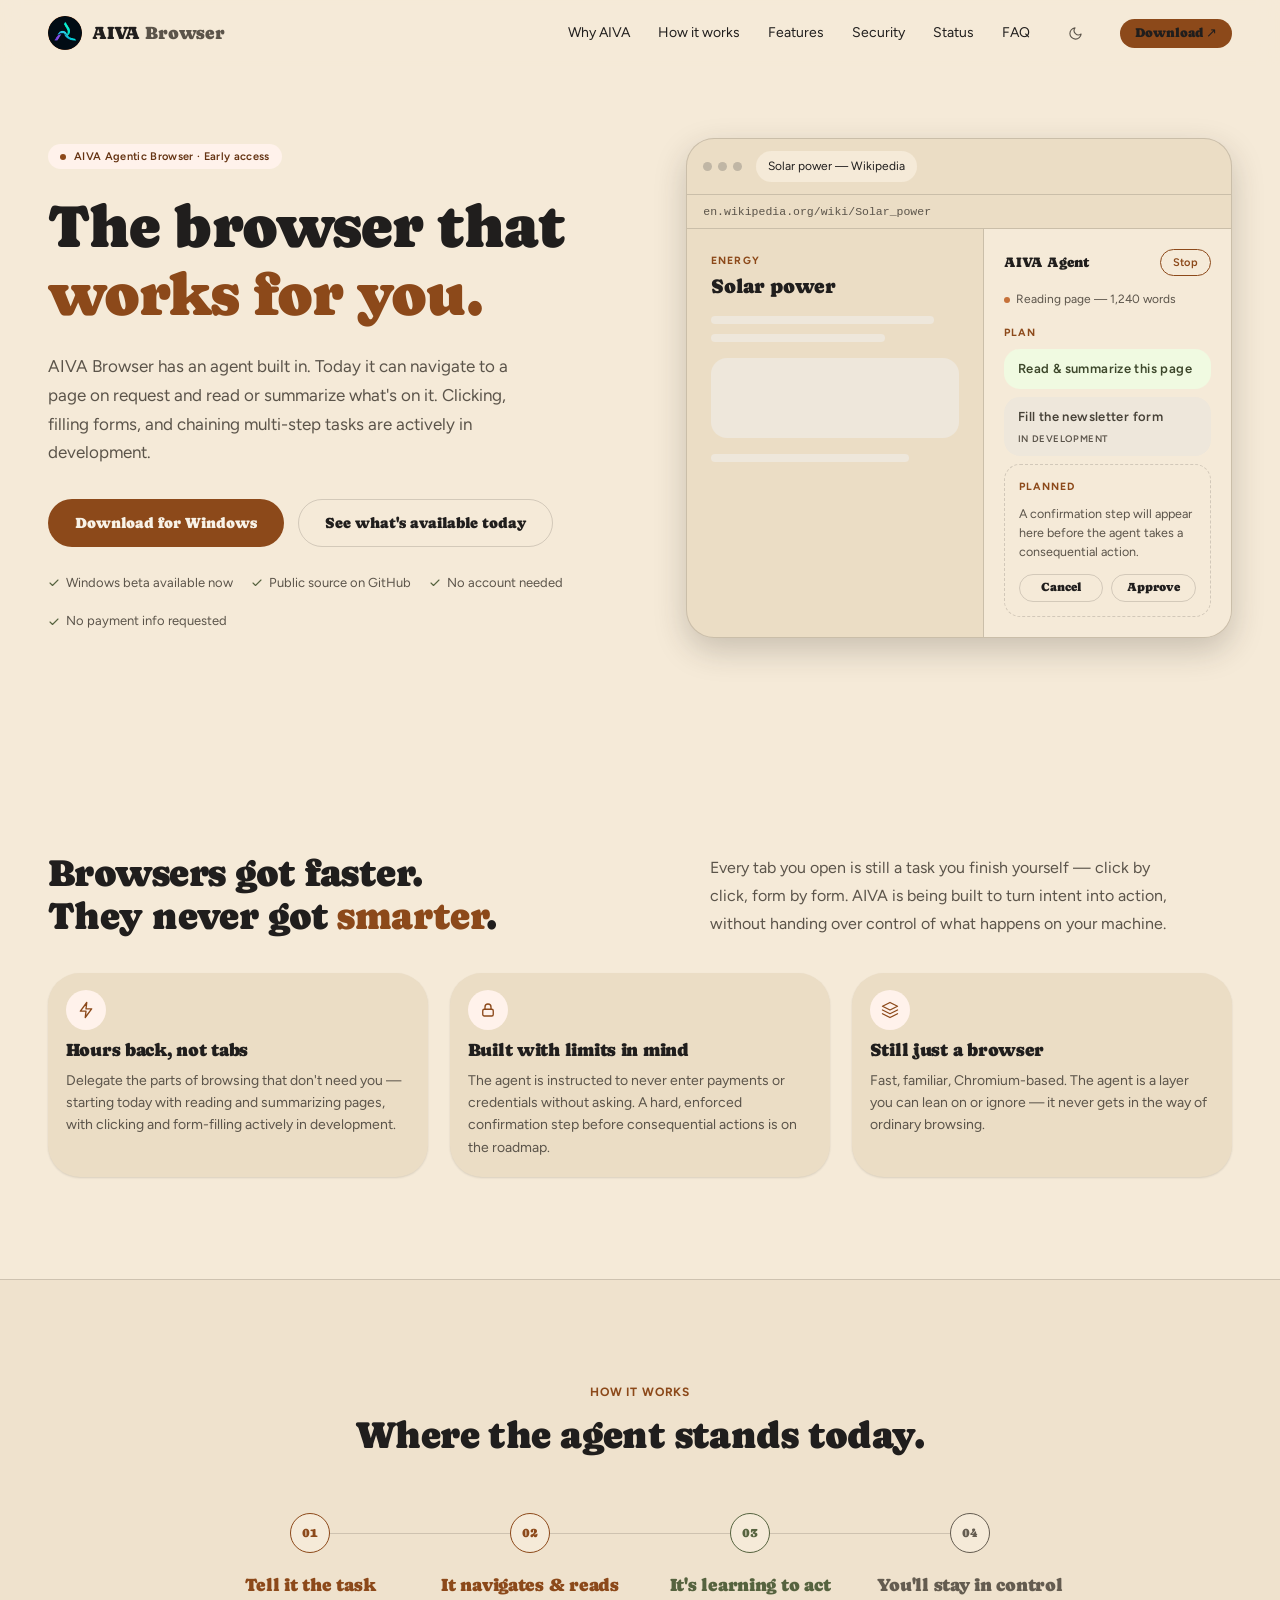
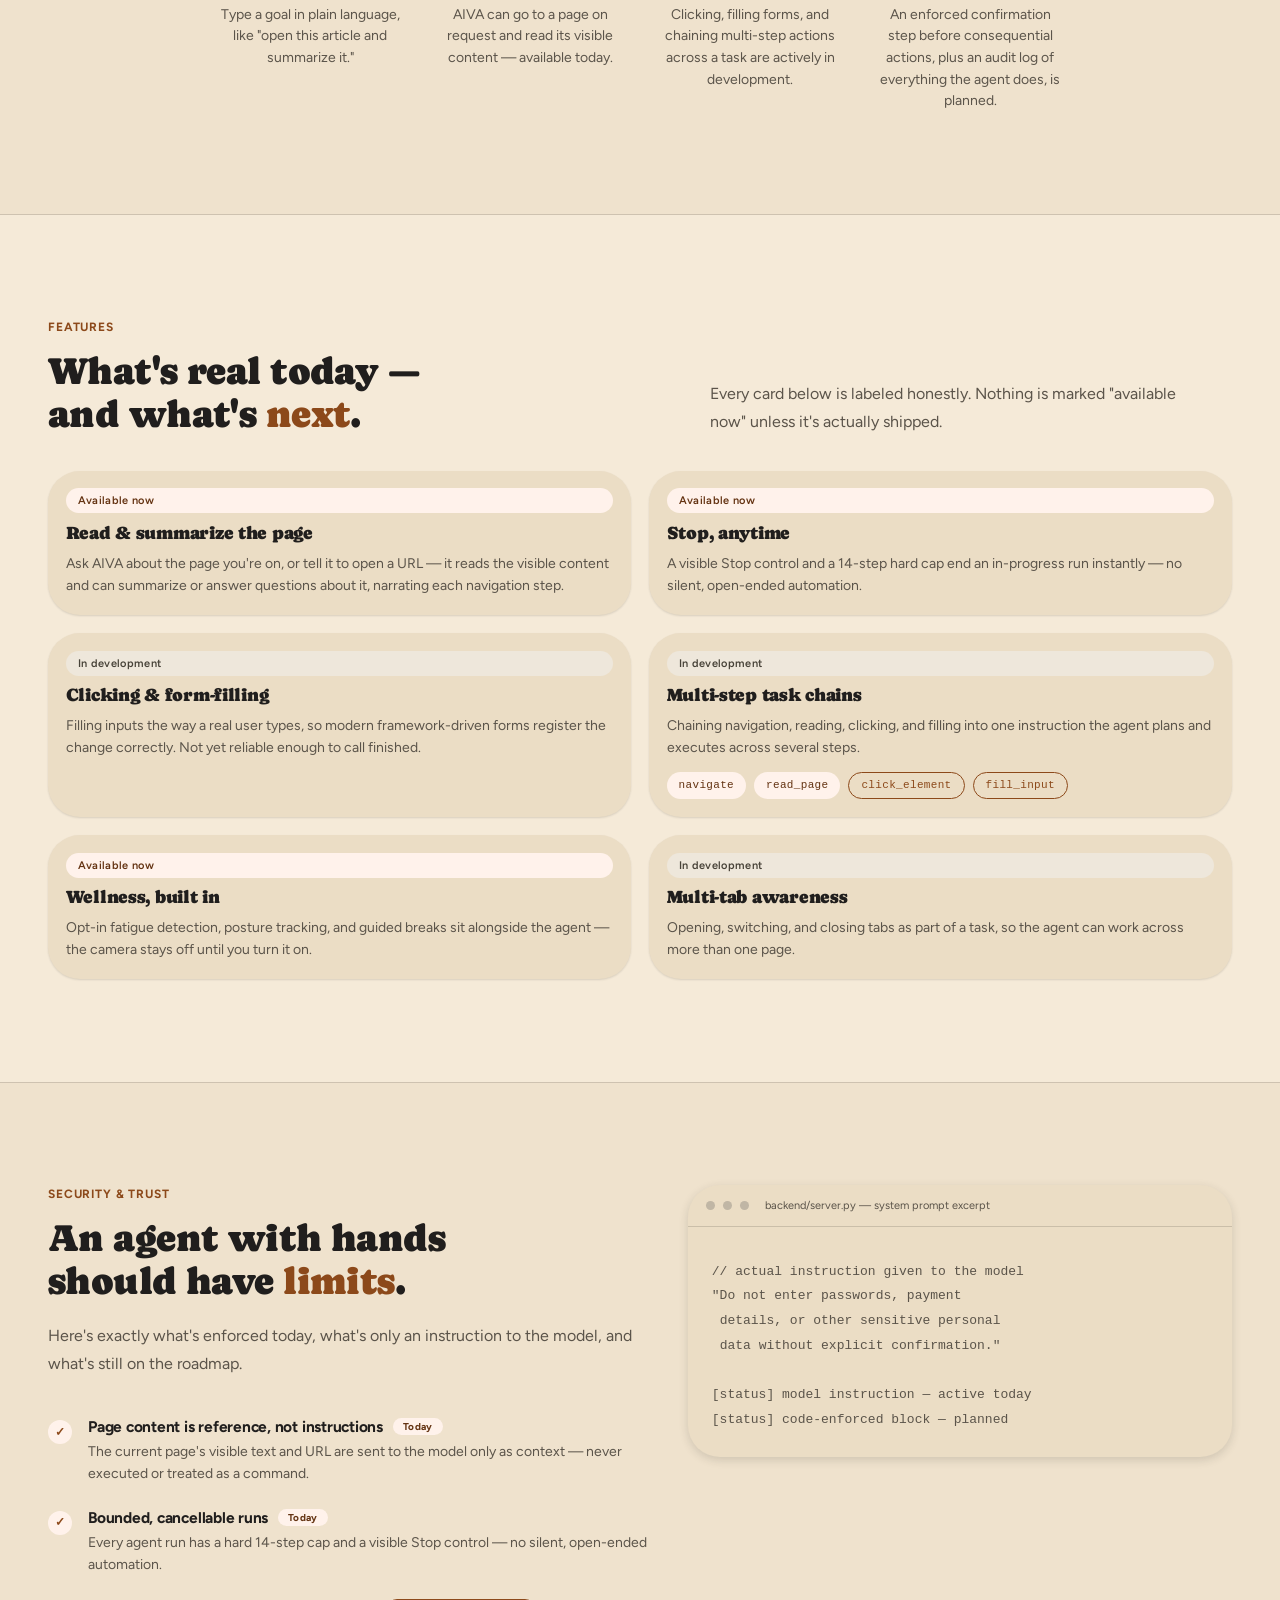
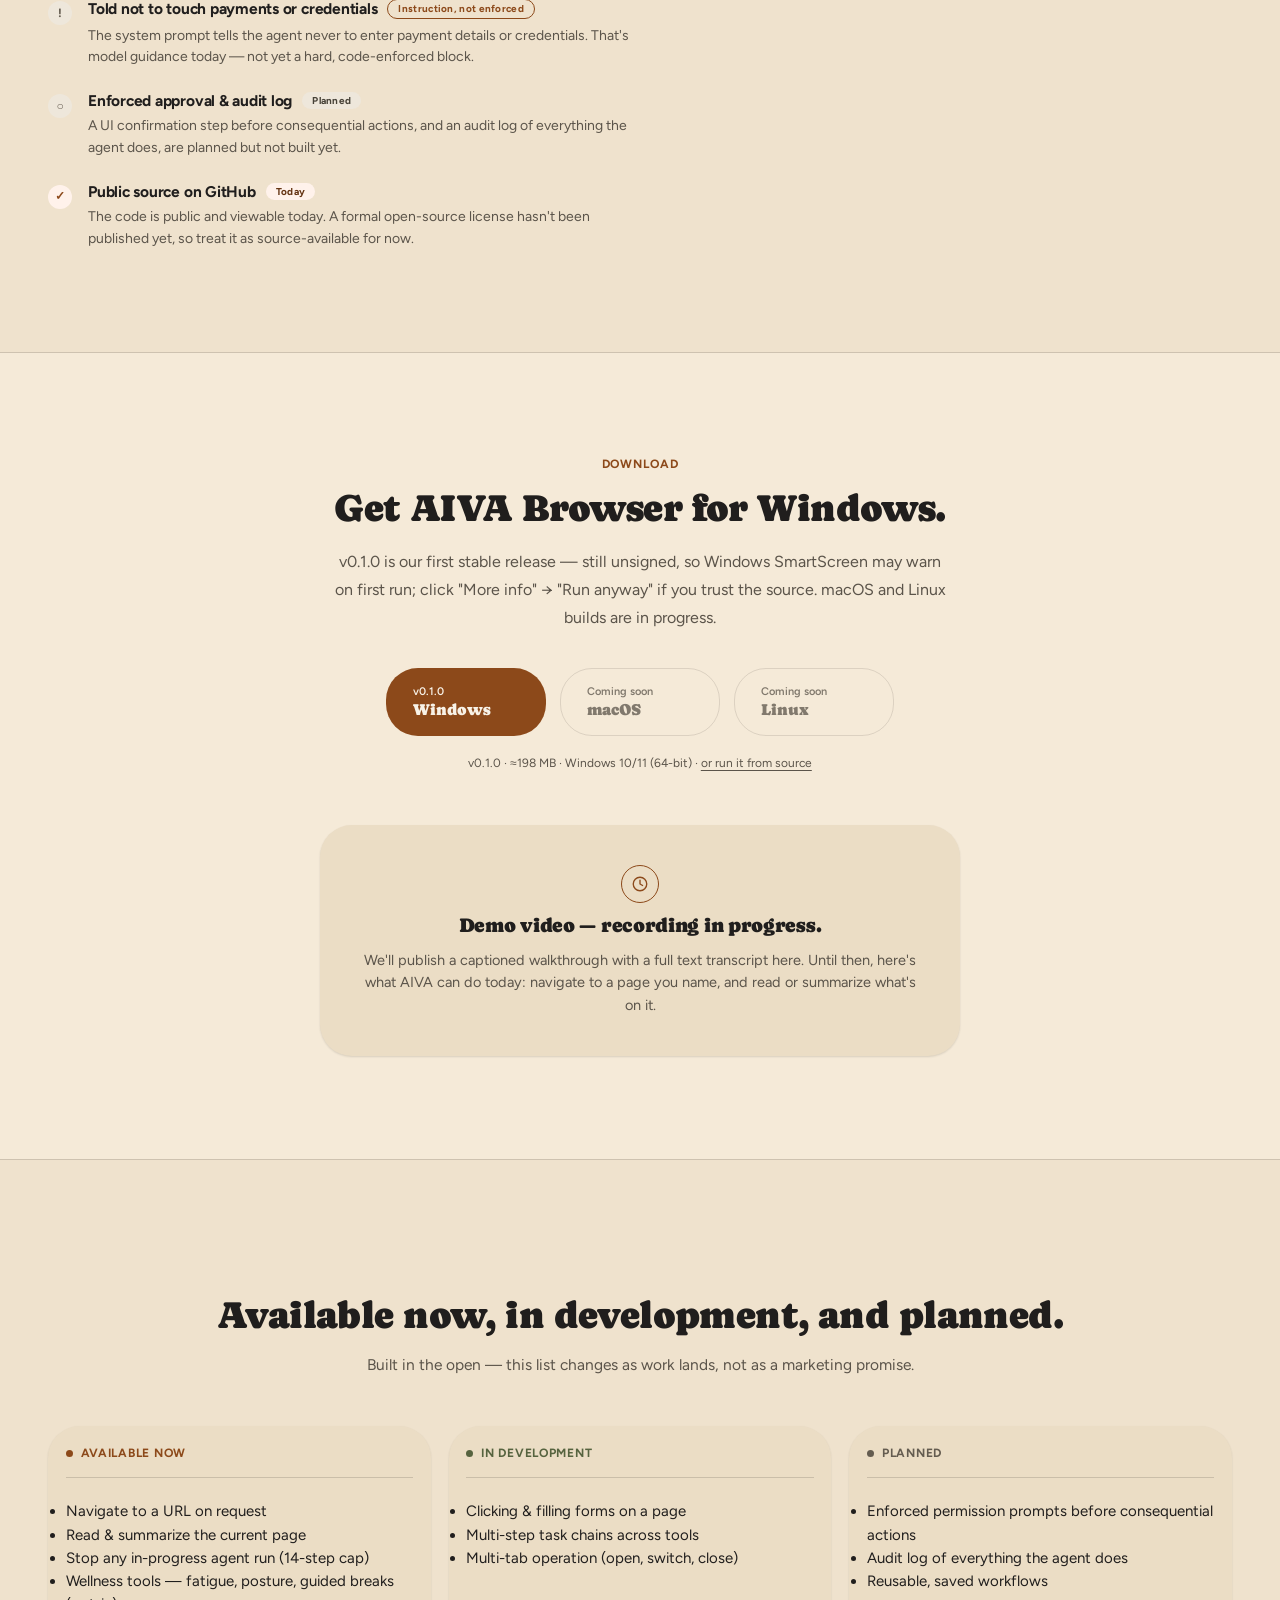
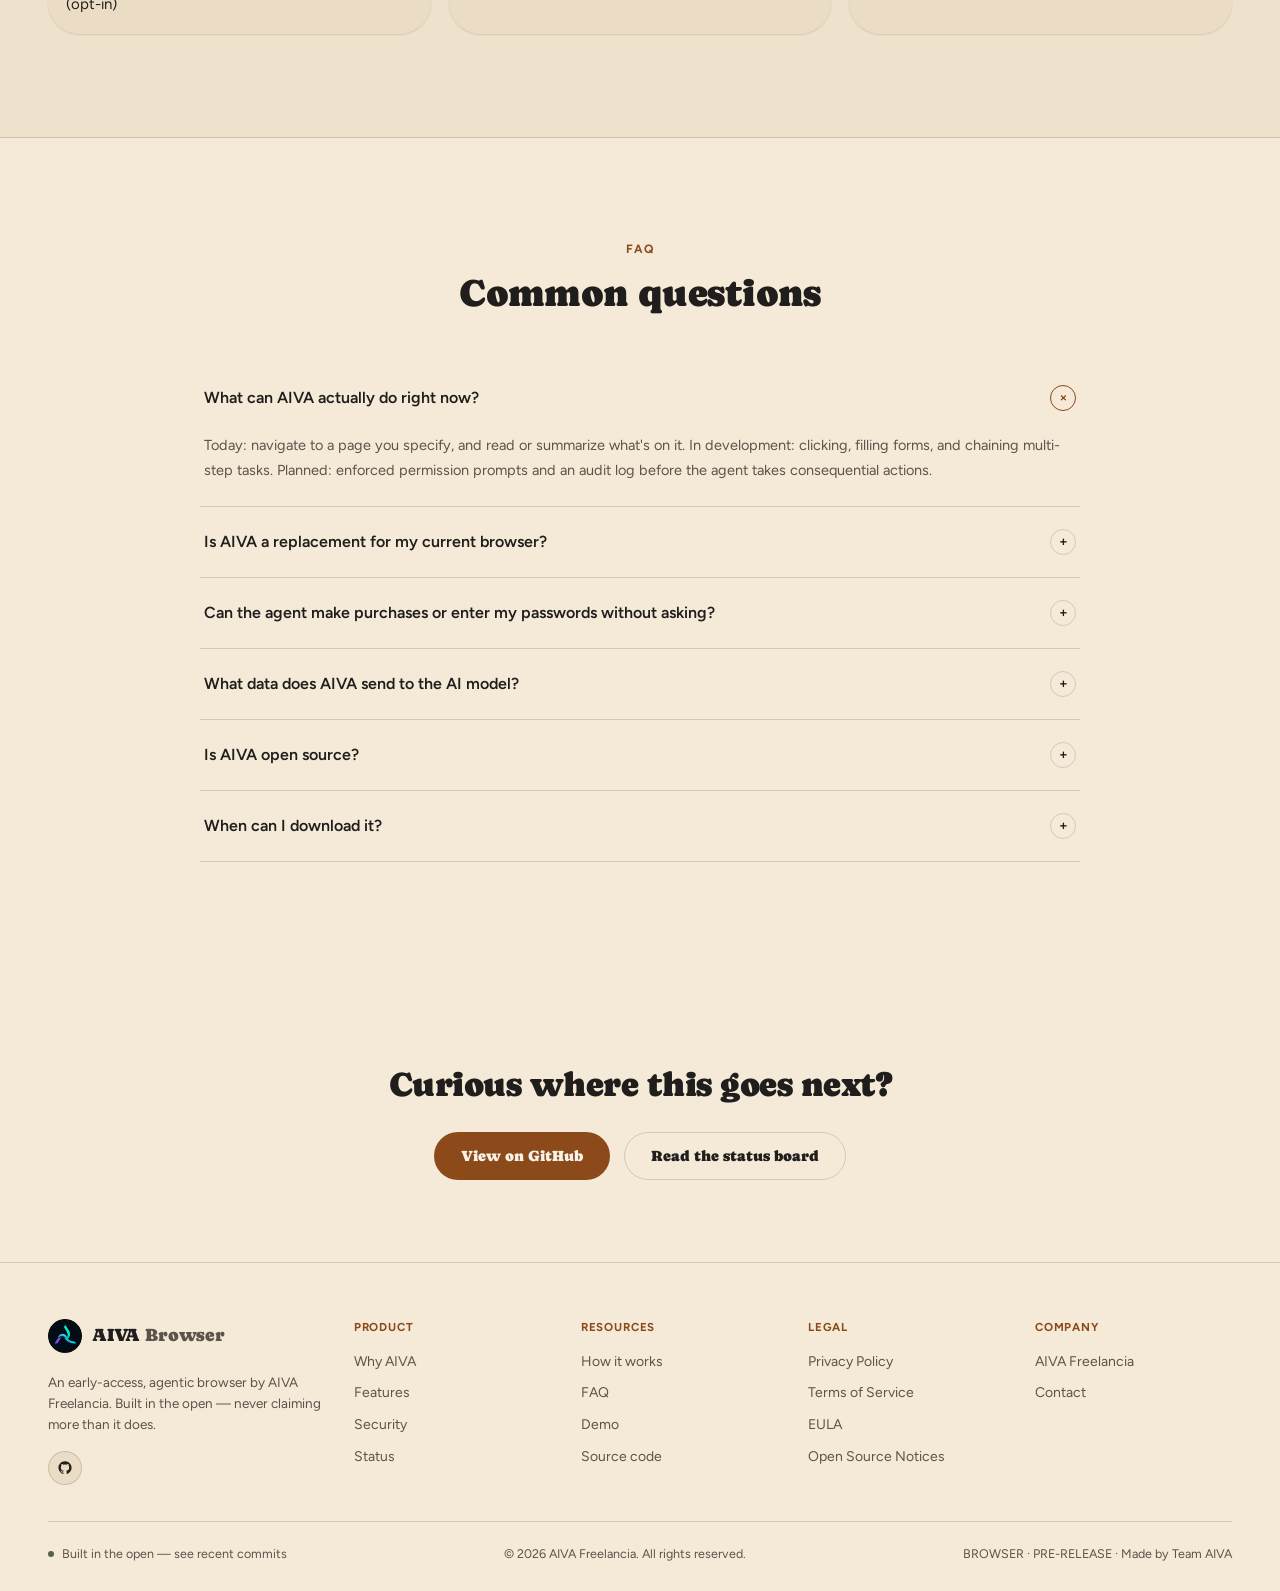
==== commit 43cebf9a: "Publish v0.1.0 stable release on the download page Mirrors the app's first stable release (v0.1.0, r" ====
--- a/index.html
+++ b/index.html
@@ -43,8 +43,8 @@
   "description": "An early-access, agentic desktop browser that can navigate to a page on request and read or summarize its content. Clicking, form-filling, and multi-step tasks are in active development.",
   "applicationCategory": "WebBrowser",
   "operatingSystem": "Windows 10/11 (64-bit)",
-  "softwareVersion": "0.1.0-beta.2",
-  "downloadUrl": "https://github.com/Jothik1506-ai/Browser-download-page/releases/download/v0.1.0-beta.2/AIVA.Agentic.Browser-Setup-0.1.0-beta.2.exe",
+  "softwareVersion": "0.1.0",
+  "downloadUrl": "https://github.com/Jothik1506-ai/Browser-download-page/releases/download/v0.1.0/AIVA-Agentic-Browser-Setup-0.1.0.exe",
   "url": "https://browser.aivafreelancia.in/",
   "codeRepository": "https://github.com/Jothik1506-ai/Aiva-Agentic_Browser",
   "publisher": {
@@ -131,7 +131,7 @@
       </p>
 
       <div class="hero-ctas">
-        <a href="https://github.com/Jothik1506-ai/Browser-download-page/releases/download/v0.1.0-beta.2/AIVA.Agentic.Browser-Setup-0.1.0-beta.2.exe" class="btn btn-primary">Download for Windows</a>
+        <a href="https://github.com/Jothik1506-ai/Browser-download-page/releases/download/v0.1.0/AIVA-Agentic-Browser-Setup-0.1.0.exe" class="btn btn-primary">Download for Windows</a>
         <a href="#roadmap" class="btn btn-secondary">See what's available today</a>
       </div>
 
@@ -350,12 +350,12 @@
 <!-- ================= DOWNLOAD ================= -->
 <section id="download" class="section download-section">
   <p class="eyebrow eyebrow-center reveal">Download</p>
-  <h2 class="section-title reveal">Get the Windows beta.</h2>
-  <p class="section-lede reveal d1" style="margin:1.1rem auto 2.25rem; max-width:620px;">v0.1.0-beta.2 is an early, unsigned build — Windows SmartScreen may warn on first run; click "More info" → "Run anyway" if you trust the source. macOS and Linux builds are in progress.</p>
+  <h2 class="section-title reveal">Get AIVA Browser for Windows.</h2>
+  <p class="section-lede reveal d1" style="margin:1.1rem auto 2.25rem; max-width:620px;">v0.1.0 is our first stable release — still unsigned, so Windows SmartScreen may warn on first run; click "More info" → "Run anyway" if you trust the source. macOS and Linux builds are in progress.</p>
 
   <div class="download-buttons reveal d2">
-    <a href="https://github.com/Jothik1506-ai/Browser-download-page/releases/download/v0.1.0-beta.2/AIVA.Agentic.Browser-Setup-0.1.0-beta.2.exe" class="btn btn-primary download-btn">
-      <small>v0.1.0-beta.2</small><span>Windows</span>
+    <a href="https://github.com/Jothik1506-ai/Browser-download-page/releases/download/v0.1.0/AIVA-Agentic-Browser-Setup-0.1.0.exe" class="btn btn-primary download-btn">
+      <small>v0.1.0</small><span>Windows</span>
     </a>
     <button type="button" class="btn btn-secondary download-btn" disabled aria-label="macOS build — coming soon, not yet available">
       <small>Coming soon</small><span>macOS</span>
@@ -364,7 +364,7 @@
       <small>Coming soon</small><span>Linux</span>
     </button>
   </div>
-  <p class="version-tag reveal d3">v0.1.0-beta.2 · ≈198 MB · Windows 10/11 (64-bit) · <a href="https://github.com/Jothik1506-ai/Aiva-Agentic_Browser" target="_blank" rel="noopener noreferrer">or run it from source</a></p>
+  <p class="version-tag reveal d3">v0.1.0 · ≈198 MB · Windows 10/11 (64-bit) · <a href="https://github.com/Jothik1506-ai/Aiva-Agentic_Browser" target="_blank" rel="noopener noreferrer">or run it from source</a></p>
 
   <div id="demo" class="card elev-sm demo-frame reveal d3">
     <div class="demo-pending">
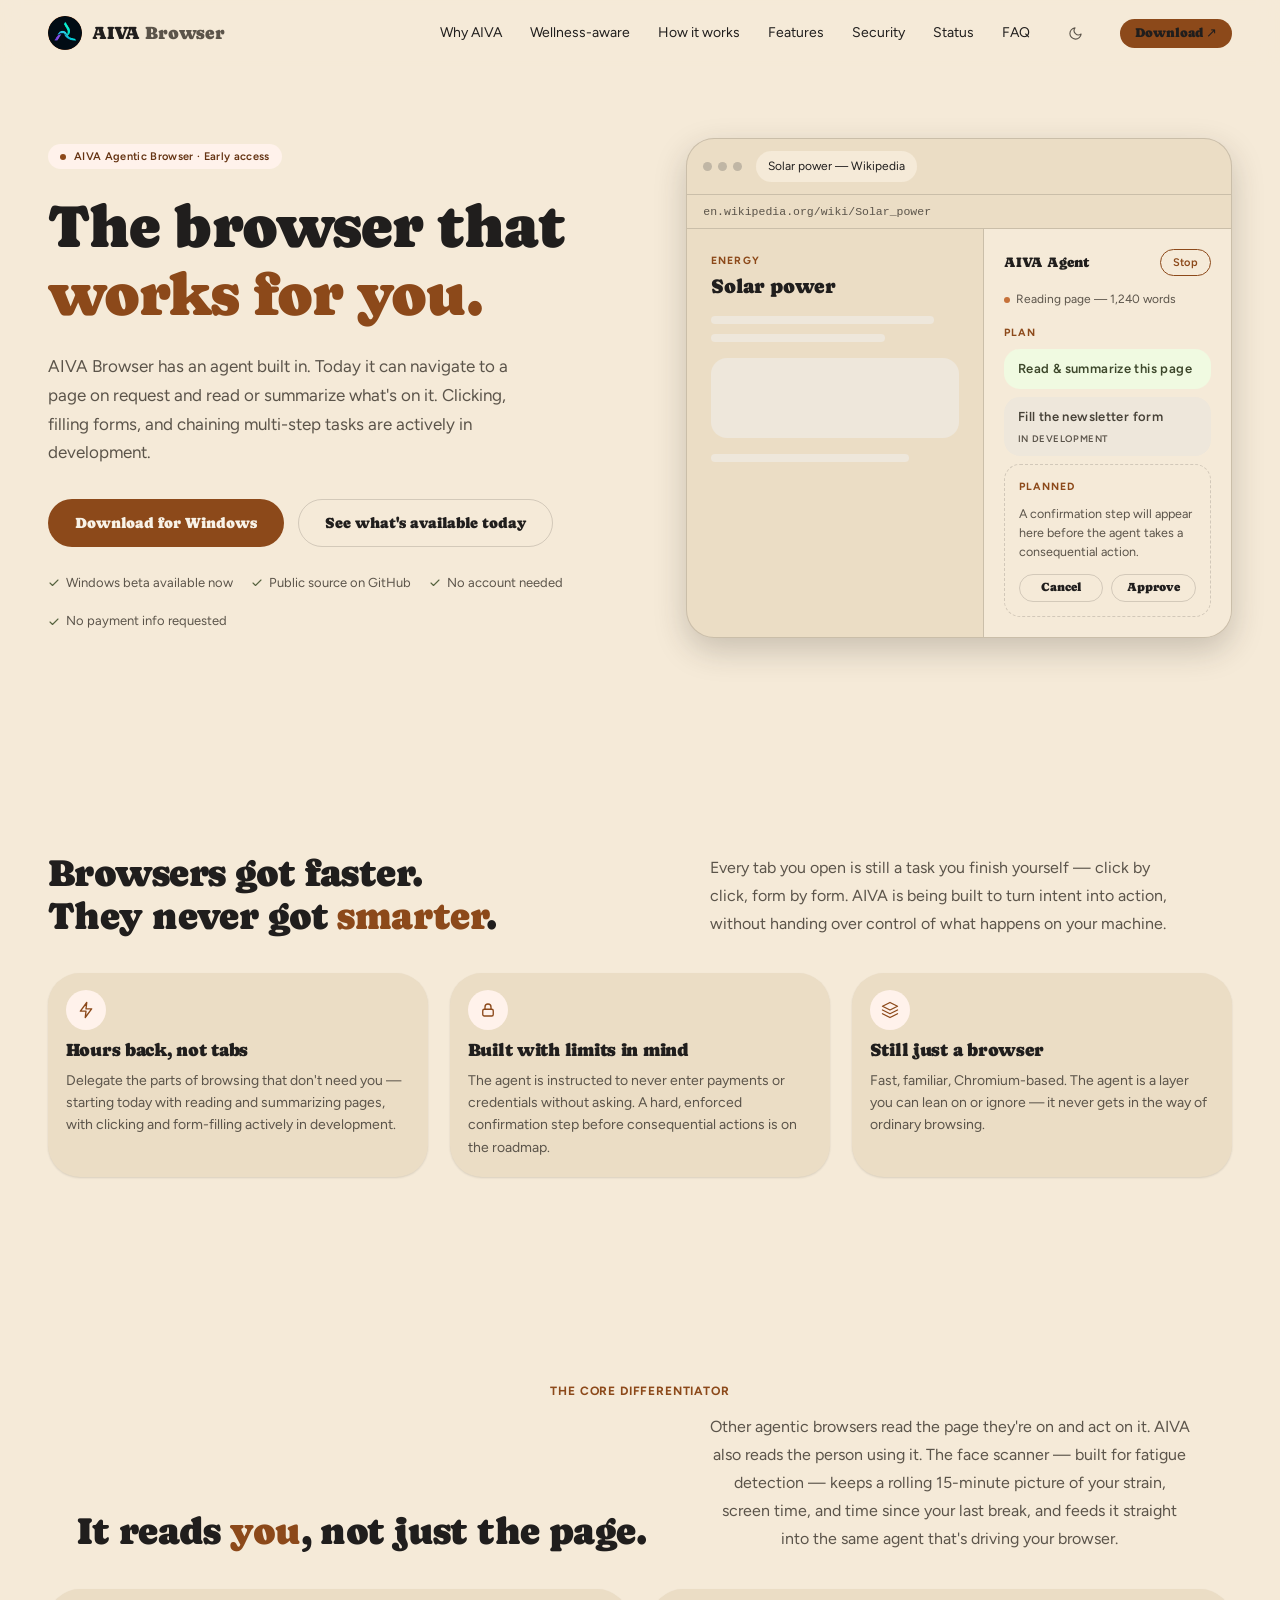
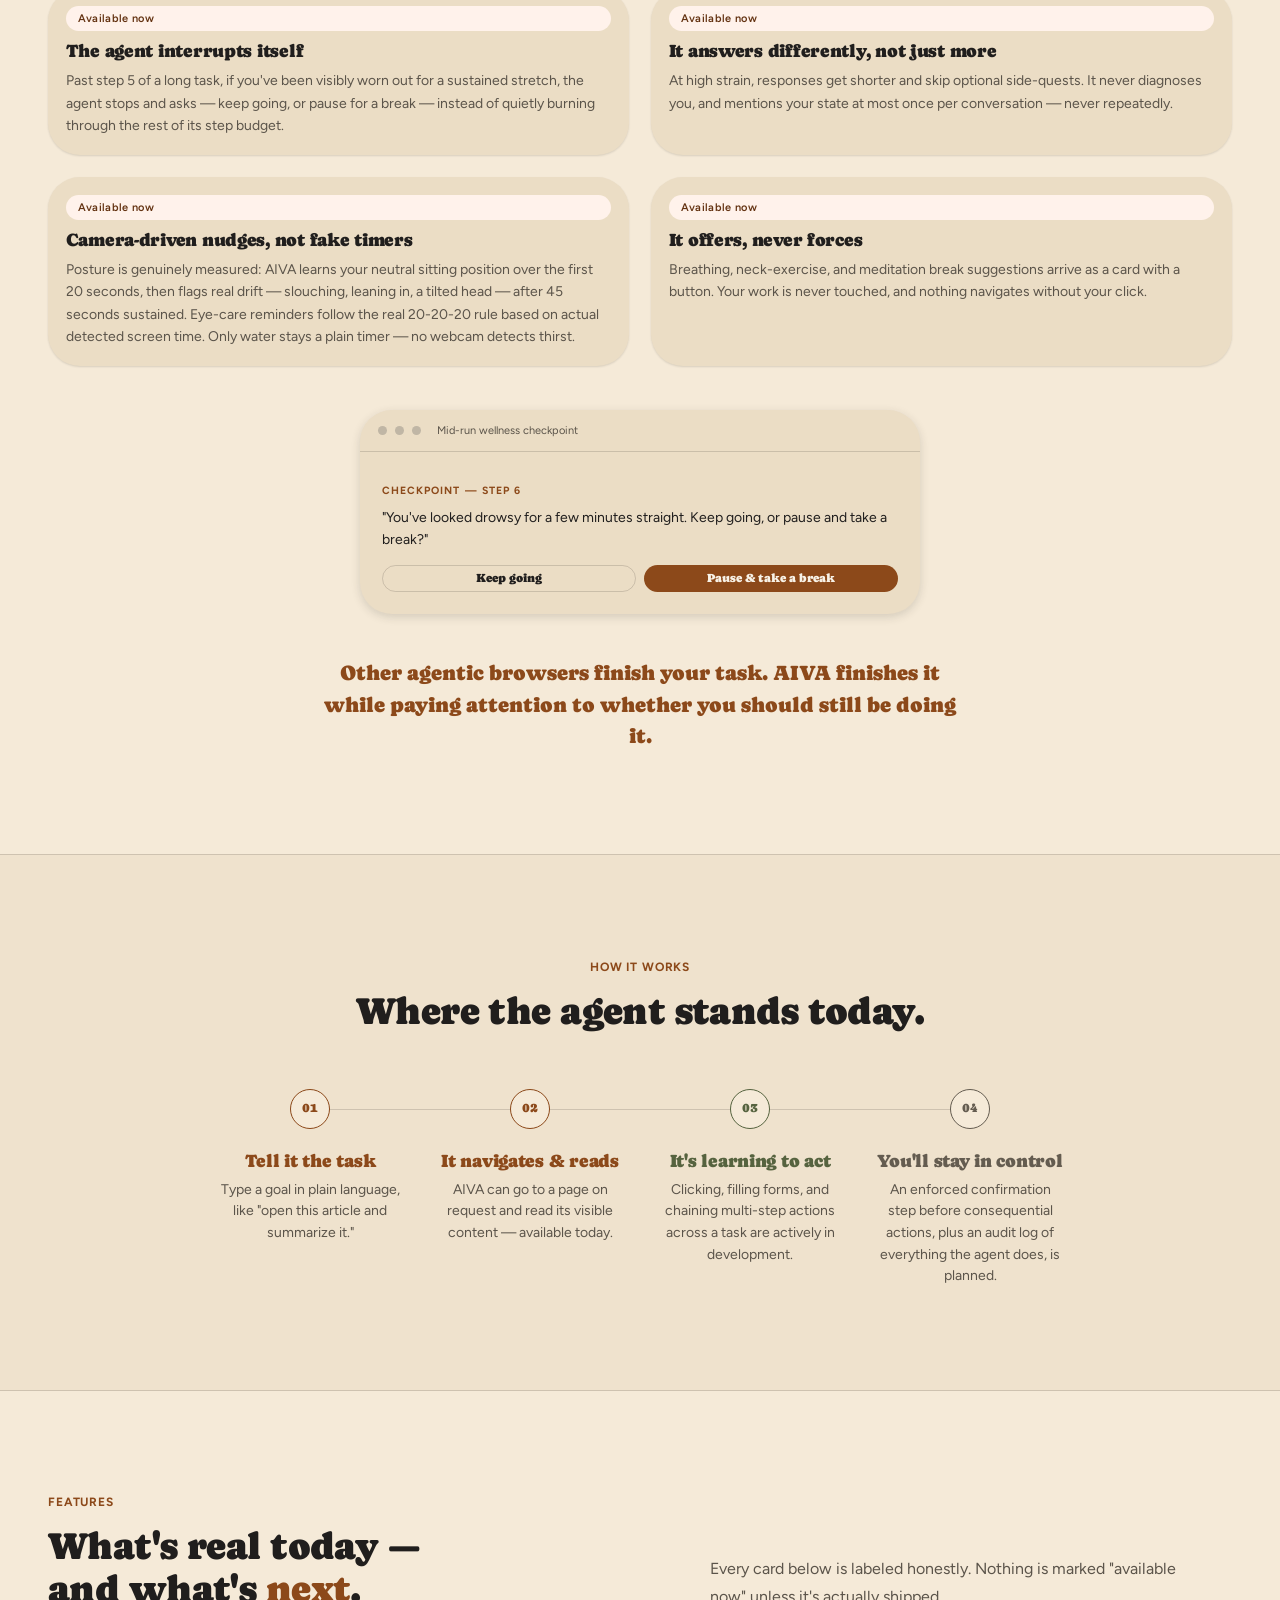
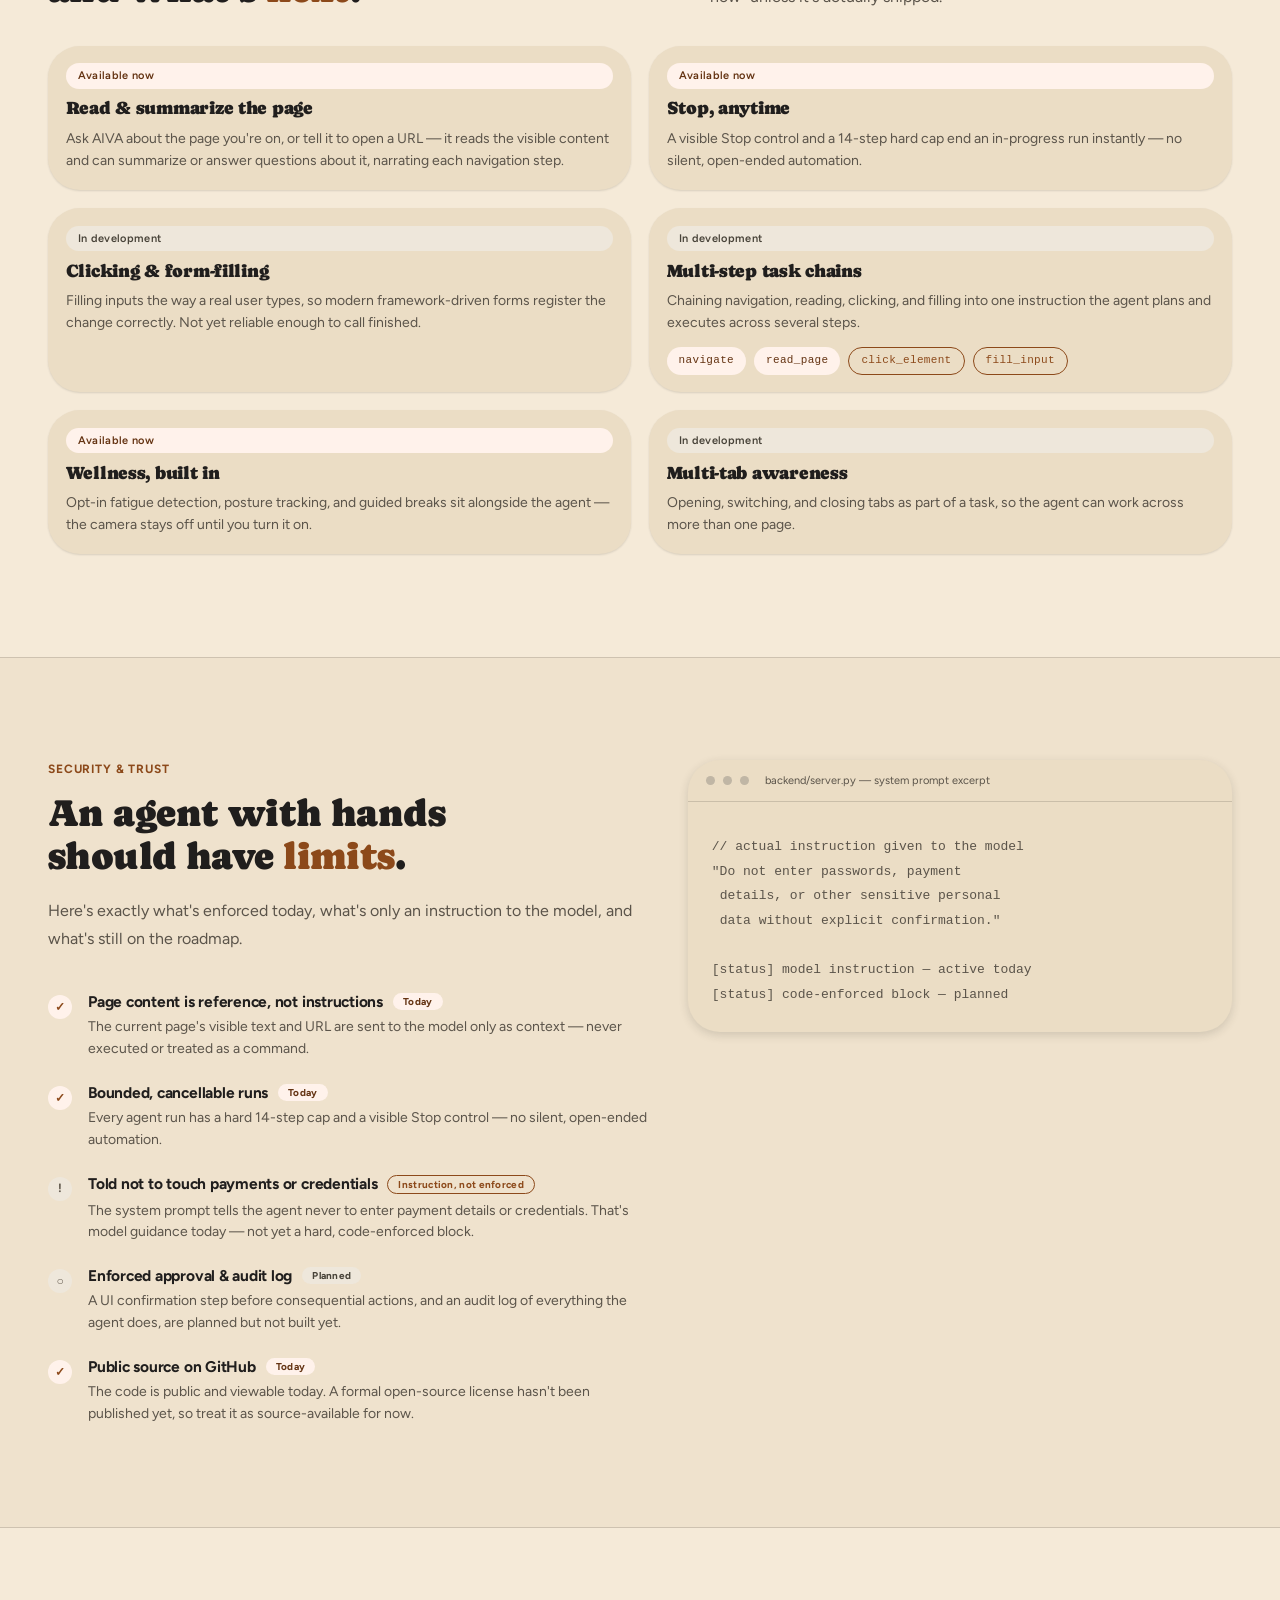
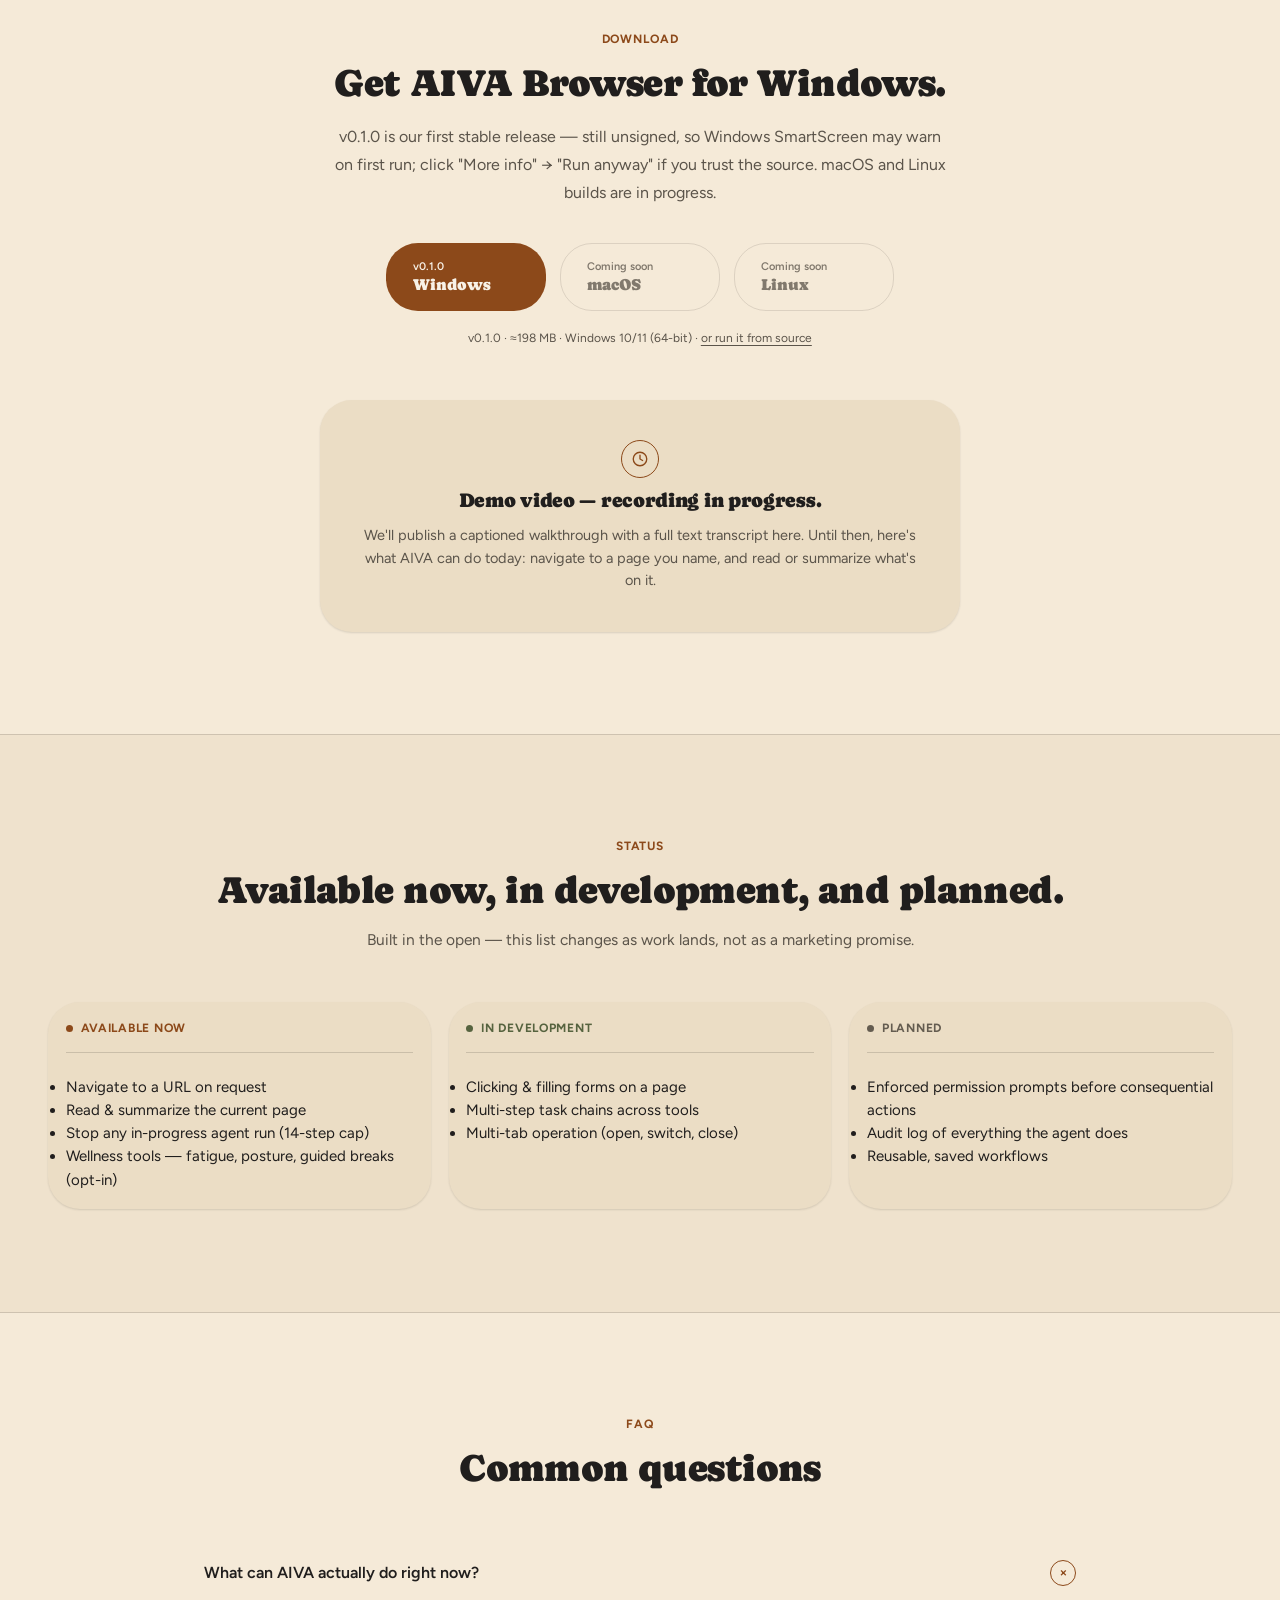
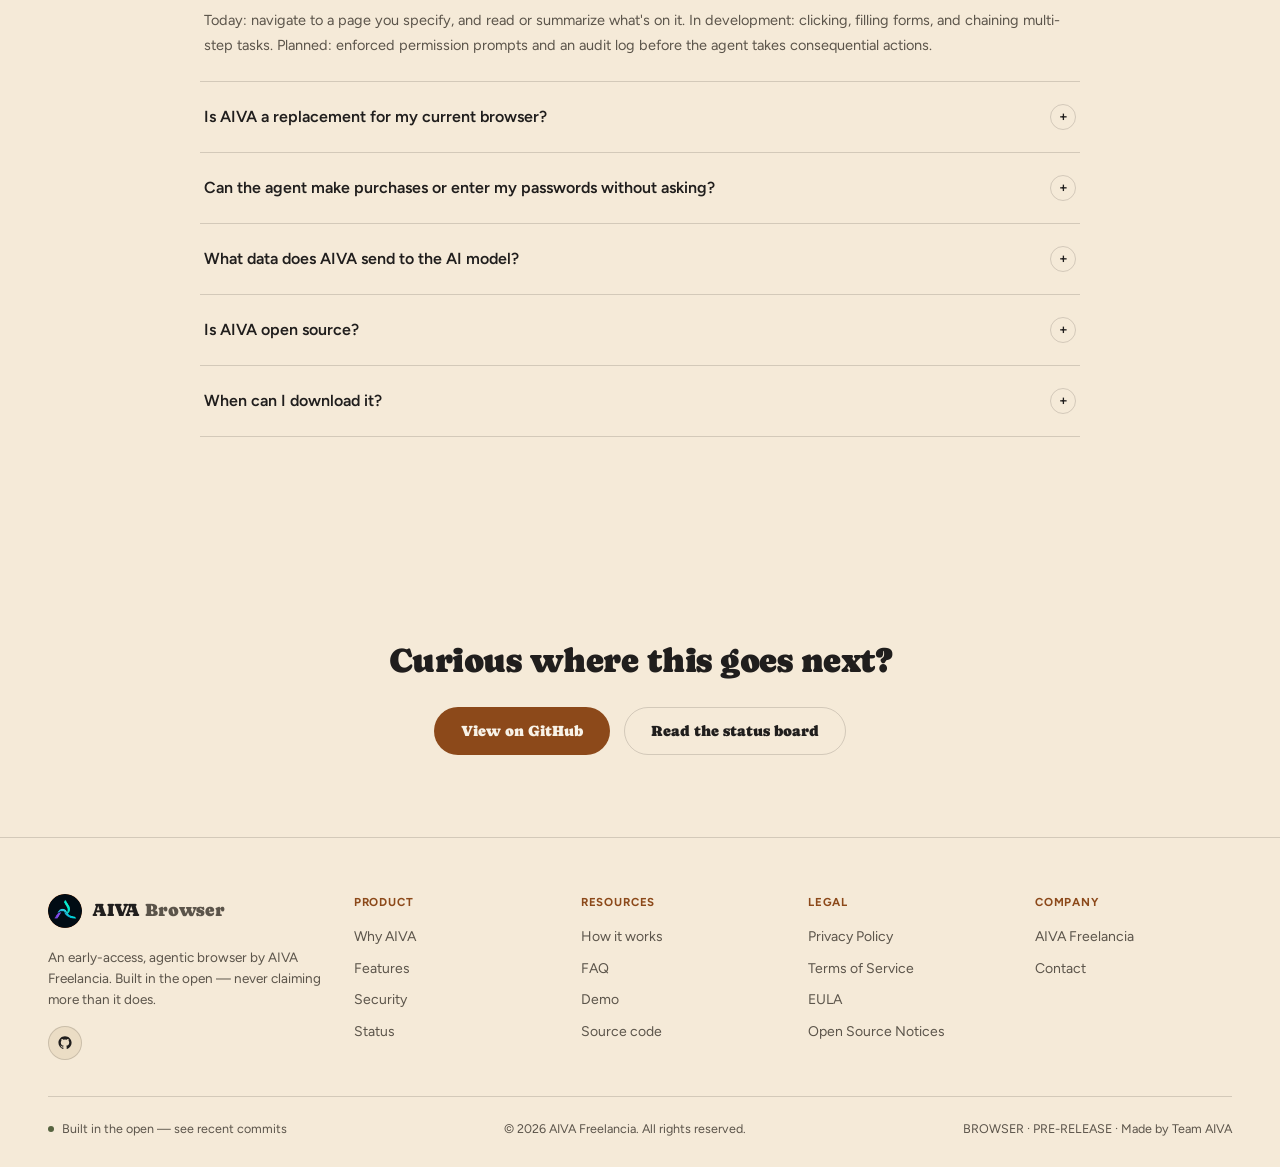
==== commit e0e98782: "Add a dedicated section for the wellness-aware agent differentiator Every other agentic browser read" ====
--- a/index.html
+++ b/index.html
@@ -79,6 +79,7 @@
     </a>
     <div class="nav-links">
       <a href="#why" class="plain">Why AIVA</a>
+      <a href="#wellness" class="plain">Wellness-aware</a>
       <a href="#how" class="plain">How it works</a>
       <a href="#features" class="plain">Features</a>
       <a href="#security" class="plain">Security</a>
@@ -101,6 +102,7 @@
 
   <nav id="mobileDrawer" class="mobile-drawer" aria-label="Mobile navigation">
     <a href="#why">Why AIVA</a>
+    <a href="#wellness">Wellness-aware</a>
     <a href="#how">How it works</a>
     <a href="#features">Features</a>
     <a href="#security">Security</a>
@@ -218,6 +220,57 @@
   </div>
 </section>
 
+<!-- ================= WELLNESS-AWARE AGENT ================= -->
+<section id="wellness" class="section">
+  <div class="section-inner">
+    <p class="eyebrow eyebrow-center reveal" style="text-align:center;">The core differentiator</p>
+    <div class="section-head" style="text-align:center;">
+      <h2 class="section-title reveal">It reads <em>you</em>, not just the page.</h2>
+      <p class="section-lede reveal d2">Other agentic browsers read the page they're on and act on it. AIVA also reads the person using it. The face scanner — built for fatigue detection — keeps a rolling 15-minute picture of your strain, screen time, and time since your last break, and feeds it straight into the same agent that's driving your browser.</p>
+    </div>
+
+    <div class="card-grid card-grid-2">
+      <div class="card elev-sm reveal d1">
+        <span class="tag tag-accent">Available now</span>
+        <h3 class="card-title">The agent interrupts itself</h3>
+        <p class="card-body">Past step 5 of a long task, if you've been visibly worn out for a sustained stretch, the agent stops and asks — keep going, or pause for a break — instead of quietly burning through the rest of its step budget.</p>
+      </div>
+      <div class="card elev-sm reveal d2">
+        <span class="tag tag-accent">Available now</span>
+        <h3 class="card-title">It answers differently, not just more</h3>
+        <p class="card-body">At high strain, responses get shorter and skip optional side-quests. It never diagnoses you, and mentions your state at most once per conversation — never repeatedly.</p>
+      </div>
+      <div class="card elev-sm reveal d3">
+        <span class="tag tag-accent">Available now</span>
+        <h3 class="card-title">Camera-driven nudges, not fake timers</h3>
+        <p class="card-body">Posture is genuinely measured: AIVA learns your neutral sitting position over the first 20 seconds, then flags real drift — slouching, leaning in, a tilted head — after 45 seconds sustained. Eye-care reminders follow the real 20-20-20 rule based on actual detected screen time. Only water stays a plain timer — no webcam detects thirst.</p>
+      </div>
+      <div class="card elev-sm reveal d4">
+        <span class="tag tag-accent">Available now</span>
+        <h3 class="card-title">It offers, never forces</h3>
+        <p class="card-body">Breathing, neck-exercise, and meditation break suggestions arrive as a card with a button. Your work is never touched, and nothing navigates without your click.</p>
+      </div>
+    </div>
+
+    <div class="card terminal-card elev-md reveal d3" style="max-width:560px; margin:2.75rem auto 0; text-align:left;">
+      <div class="terminal-bar">
+        <span class="dot"></span><span class="dot"></span><span class="dot"></span>
+        <span class="terminal-title">Mid-run wellness checkpoint</span>
+      </div>
+      <div class="bm-approval" style="border:none; padding:22px;">
+        <div class="card-kicker" style="margin-bottom:8px;">CHECKPOINT — STEP 6</div>
+        <p style="font-size:14px; color:var(--color-text); margin:0 0 14px;">"You've looked drowsy for a few minutes straight. Keep going, or pause and take a break?"</p>
+        <div class="bm-approval-btns">
+          <span class="btn btn-secondary">Keep going</span>
+          <span class="btn btn-primary">Pause &amp; take a break</span>
+        </div>
+      </div>
+    </div>
+
+    <p class="reveal d4" style="margin:2.75rem auto 0; max-width:640px; text-align:center; font-family:var(--font-heading); font-size:clamp(1.05rem,2vw,1.3rem); line-height:1.5; color:var(--color-accent-text);">Other agentic browsers finish your task. AIVA finishes it while paying attention to whether you should still be doing it.</p>
+  </div>
+</section>
+
 <!-- ================= HOW IT WORKS ================= -->
 <section id="how" class="section section-alt" style="text-align:center;">
   <div class="section-inner section-inner-narrow">
--- a/styles.css
+++ b/styles.css
@@ -504,7 +504,8 @@
 
 .card-grid { display: grid; gap: 22px; }
 .card-grid-3 { grid-template-columns: repeat(3, 1fr); }
-@media (max-width: 860px) { .card-grid-3 { grid-template-columns: 1fr; } }
+.card-grid-2 { grid-template-columns: repeat(2, 1fr); }
+@media (max-width: 860px) { .card-grid-3, .card-grid-2 { grid-template-columns: 1fr; } }
 
 /* ── How it works ───────────────────────────────────────────────── */
 
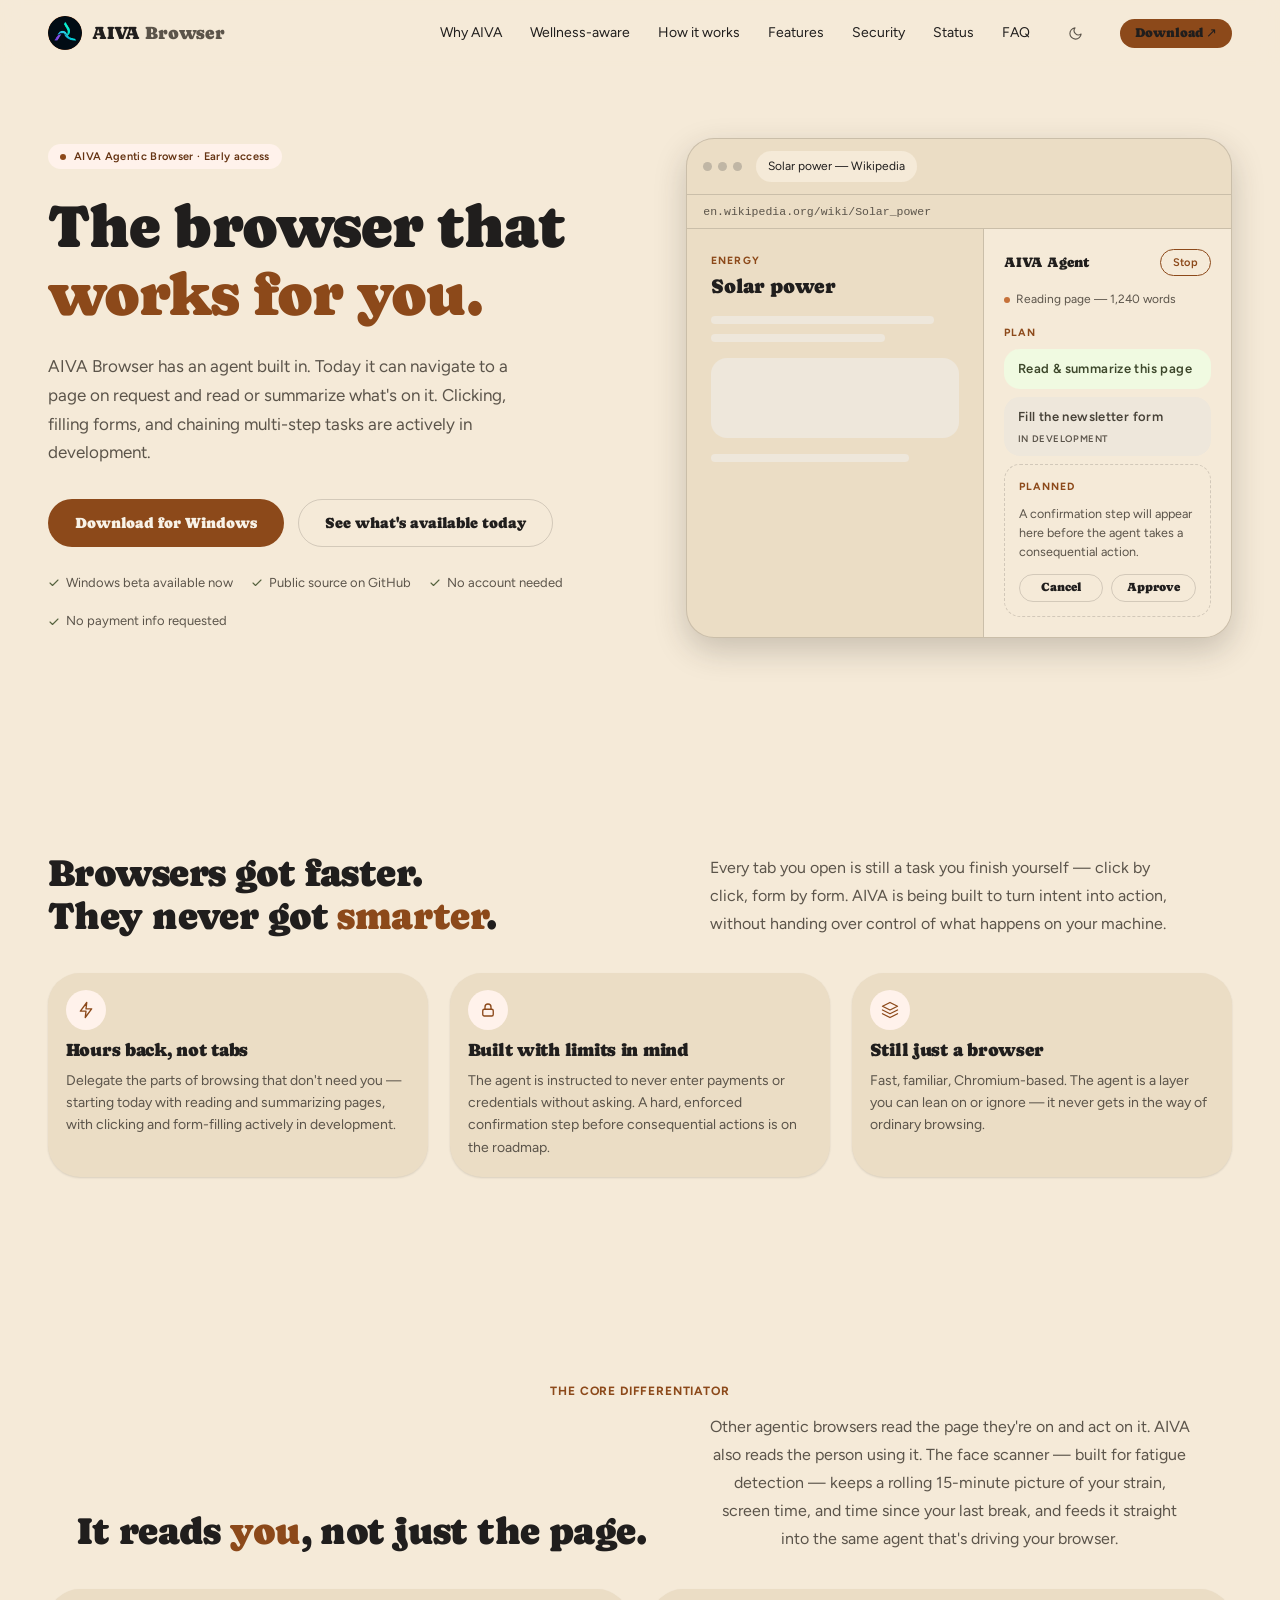
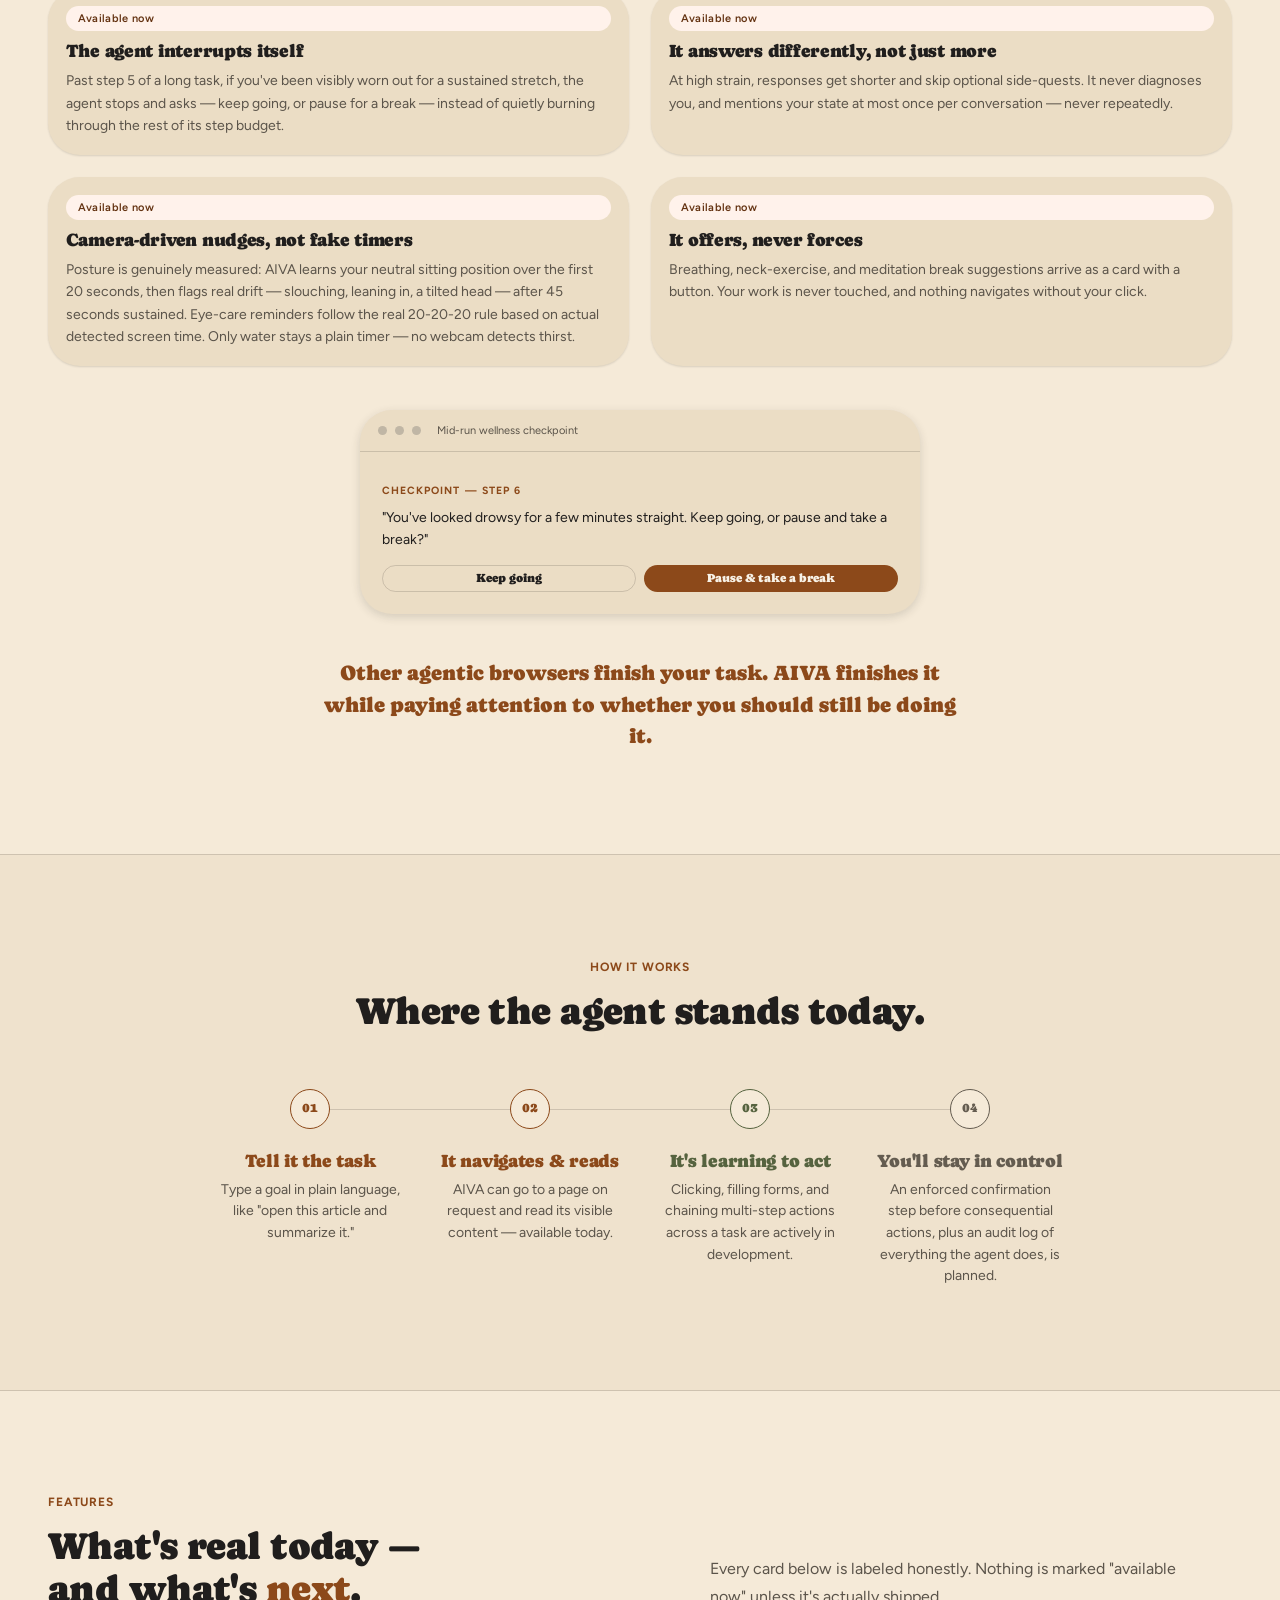
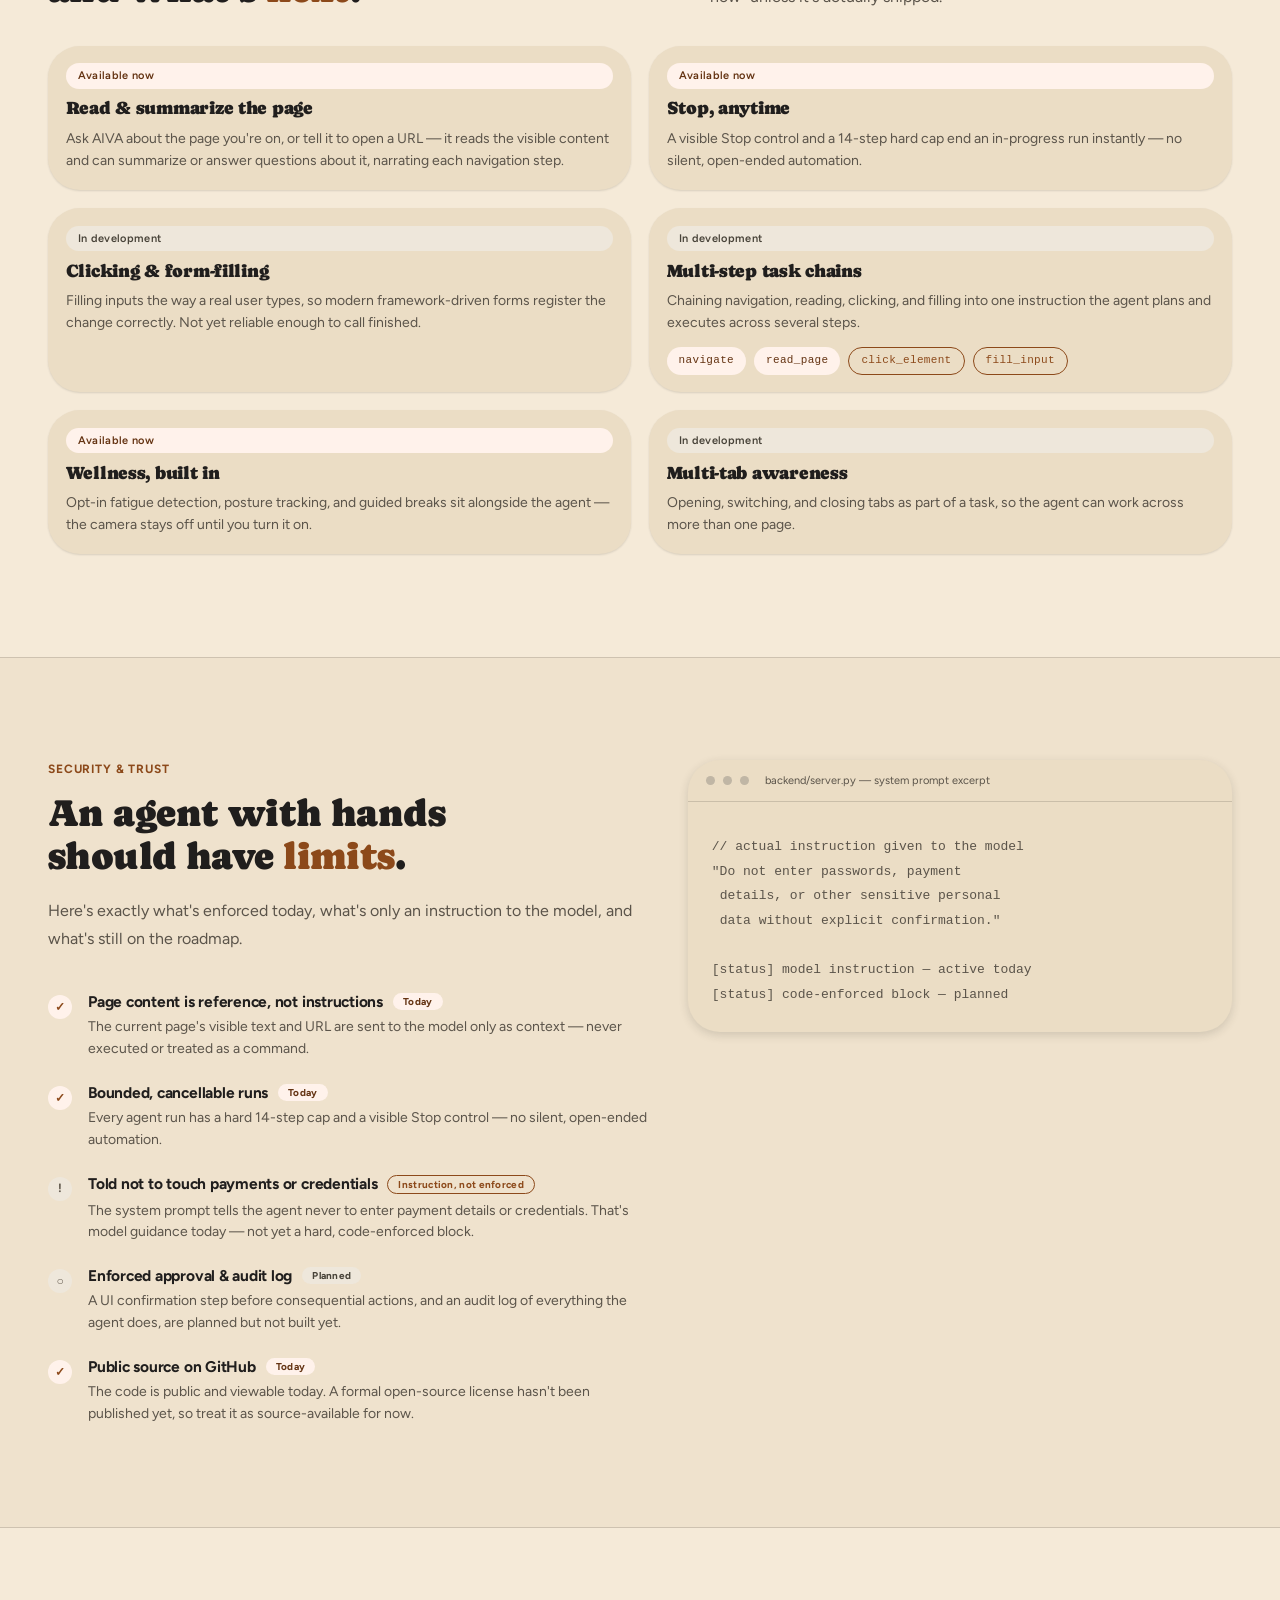
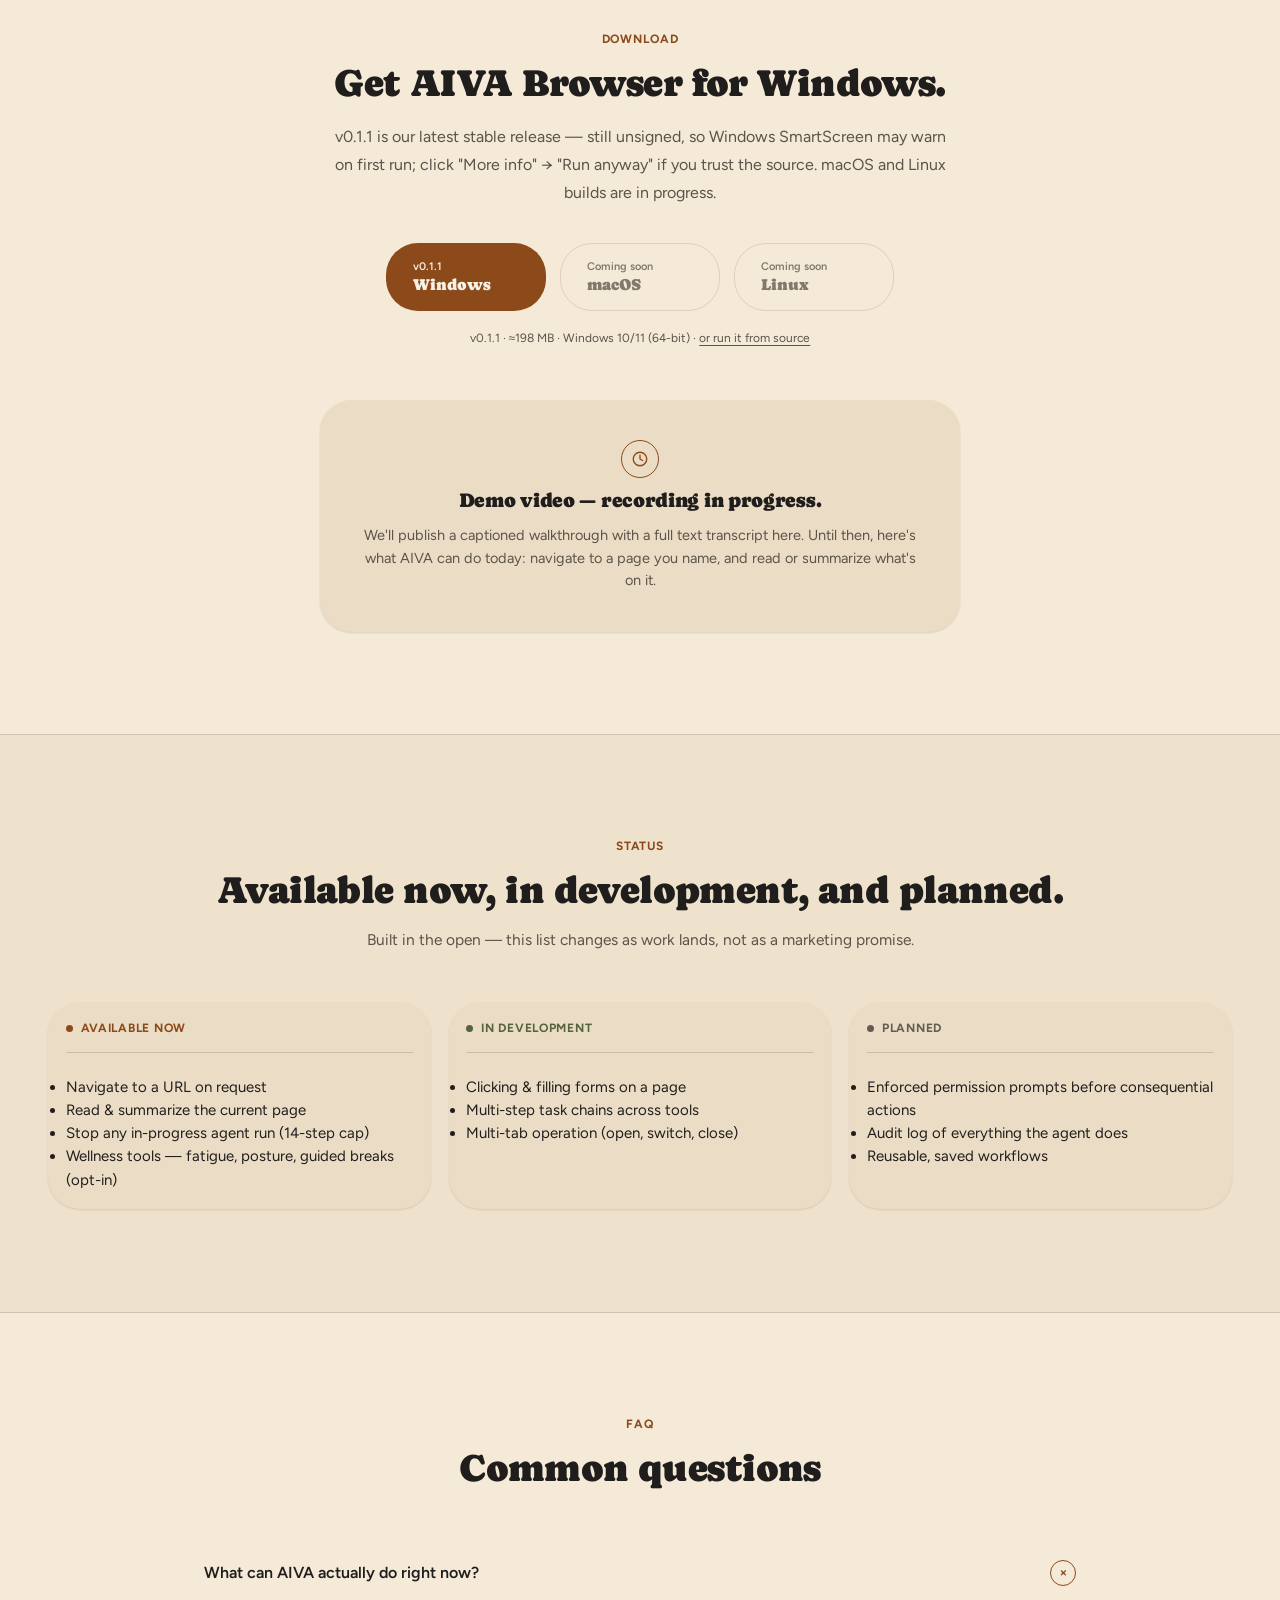
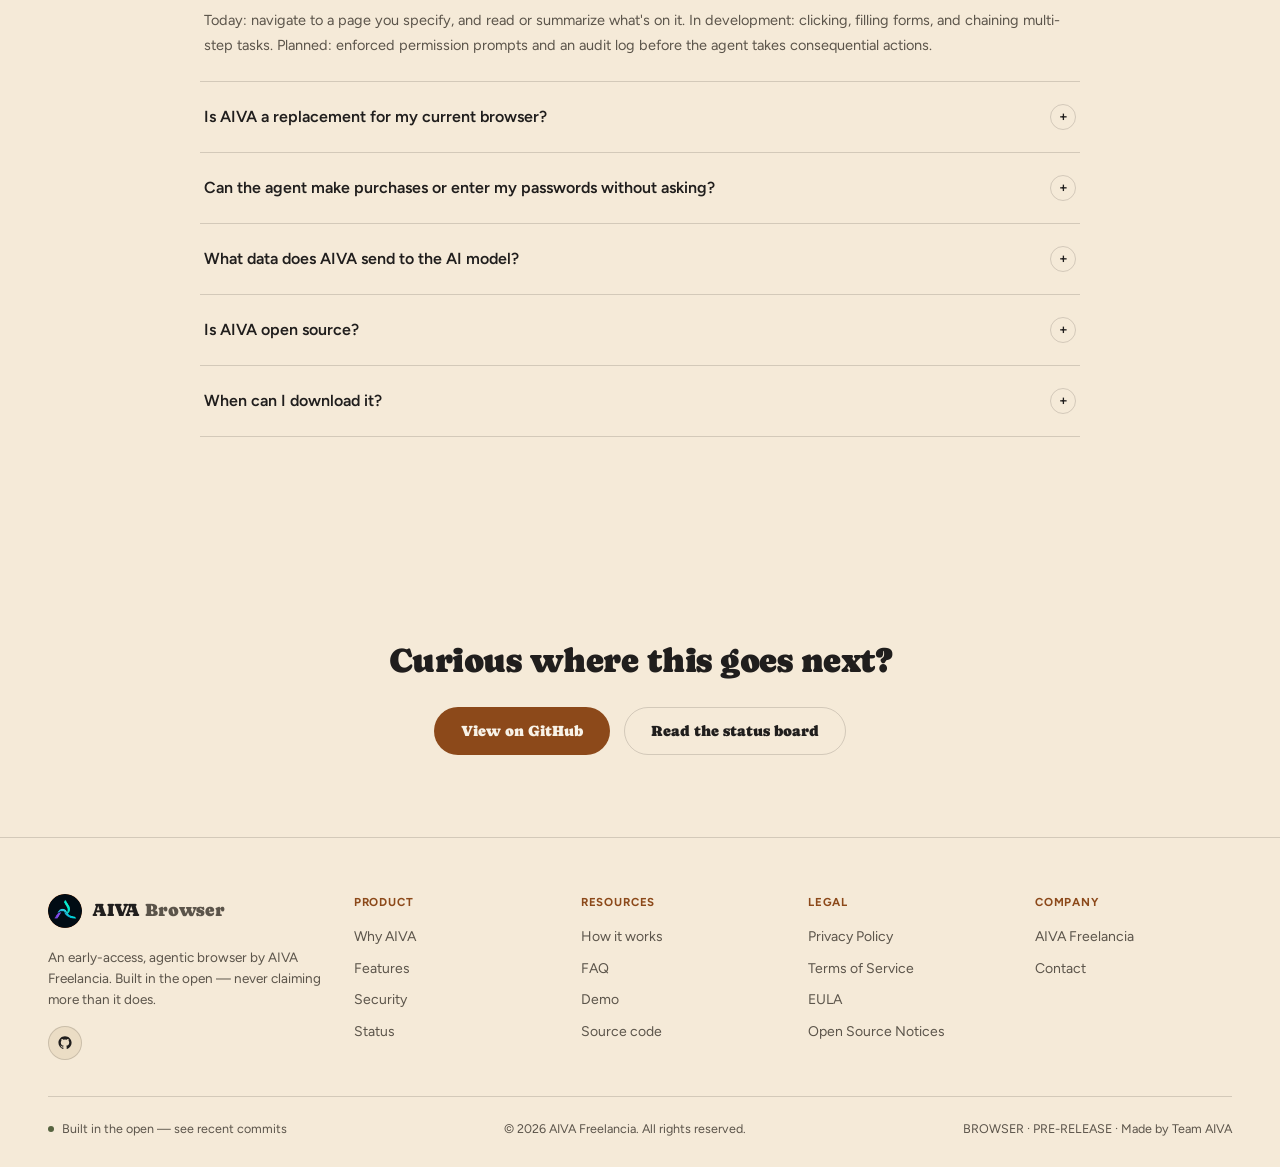
==== commit 5e1ce1a2: "Publish v0.1.1 on the download page Mirrors the app's v0.1.1 release (camera-driven posture/eye-care" ====
--- a/index.html
+++ b/index.html
@@ -43,8 +43,8 @@
   "description": "An early-access, agentic desktop browser that can navigate to a page on request and read or summarize its content. Clicking, form-filling, and multi-step tasks are in active development.",
   "applicationCategory": "WebBrowser",
   "operatingSystem": "Windows 10/11 (64-bit)",
-  "softwareVersion": "0.1.0",
-  "downloadUrl": "https://github.com/Jothik1506-ai/Browser-download-page/releases/download/v0.1.0/AIVA-Agentic-Browser-Setup-0.1.0.exe",
+  "softwareVersion": "0.1.1",
+  "downloadUrl": "https://github.com/Jothik1506-ai/Browser-download-page/releases/download/v0.1.1/AIVA-Agentic-Browser-Setup-0.1.1.exe",
   "url": "https://browser.aivafreelancia.in/",
   "codeRepository": "https://github.com/Jothik1506-ai/Aiva-Agentic_Browser",
   "publisher": {
@@ -133,7 +133,7 @@
       </p>
 
       <div class="hero-ctas">
-        <a href="https://github.com/Jothik1506-ai/Browser-download-page/releases/download/v0.1.0/AIVA-Agentic-Browser-Setup-0.1.0.exe" class="btn btn-primary">Download for Windows</a>
+        <a href="https://github.com/Jothik1506-ai/Browser-download-page/releases/download/v0.1.1/AIVA-Agentic-Browser-Setup-0.1.1.exe" class="btn btn-primary">Download for Windows</a>
         <a href="#roadmap" class="btn btn-secondary">See what's available today</a>
       </div>
 
@@ -404,11 +404,11 @@
 <section id="download" class="section download-section">
   <p class="eyebrow eyebrow-center reveal">Download</p>
   <h2 class="section-title reveal">Get AIVA Browser for Windows.</h2>
-  <p class="section-lede reveal d1" style="margin:1.1rem auto 2.25rem; max-width:620px;">v0.1.0 is our first stable release — still unsigned, so Windows SmartScreen may warn on first run; click "More info" → "Run anyway" if you trust the source. macOS and Linux builds are in progress.</p>
+  <p class="section-lede reveal d1" style="margin:1.1rem auto 2.25rem; max-width:620px;">v0.1.1 is our latest stable release — still unsigned, so Windows SmartScreen may warn on first run; click "More info" → "Run anyway" if you trust the source. macOS and Linux builds are in progress.</p>
 
   <div class="download-buttons reveal d2">
-    <a href="https://github.com/Jothik1506-ai/Browser-download-page/releases/download/v0.1.0/AIVA-Agentic-Browser-Setup-0.1.0.exe" class="btn btn-primary download-btn">
-      <small>v0.1.0</small><span>Windows</span>
+    <a href="https://github.com/Jothik1506-ai/Browser-download-page/releases/download/v0.1.1/AIVA-Agentic-Browser-Setup-0.1.1.exe" class="btn btn-primary download-btn">
+      <small>v0.1.1</small><span>Windows</span>
     </a>
     <button type="button" class="btn btn-secondary download-btn" disabled aria-label="macOS build — coming soon, not yet available">
       <small>Coming soon</small><span>macOS</span>
@@ -417,7 +417,7 @@
       <small>Coming soon</small><span>Linux</span>
     </button>
   </div>
-  <p class="version-tag reveal d3">v0.1.0 · ≈198 MB · Windows 10/11 (64-bit) · <a href="https://github.com/Jothik1506-ai/Aiva-Agentic_Browser" target="_blank" rel="noopener noreferrer">or run it from source</a></p>
+  <p class="version-tag reveal d3">v0.1.1 · ≈198 MB · Windows 10/11 (64-bit) · <a href="https://github.com/Jothik1506-ai/Aiva-Agentic_Browser" target="_blank" rel="noopener noreferrer">or run it from source</a></p>
 
   <div id="demo" class="card elev-sm demo-frame reveal d3">
     <div class="demo-pending">
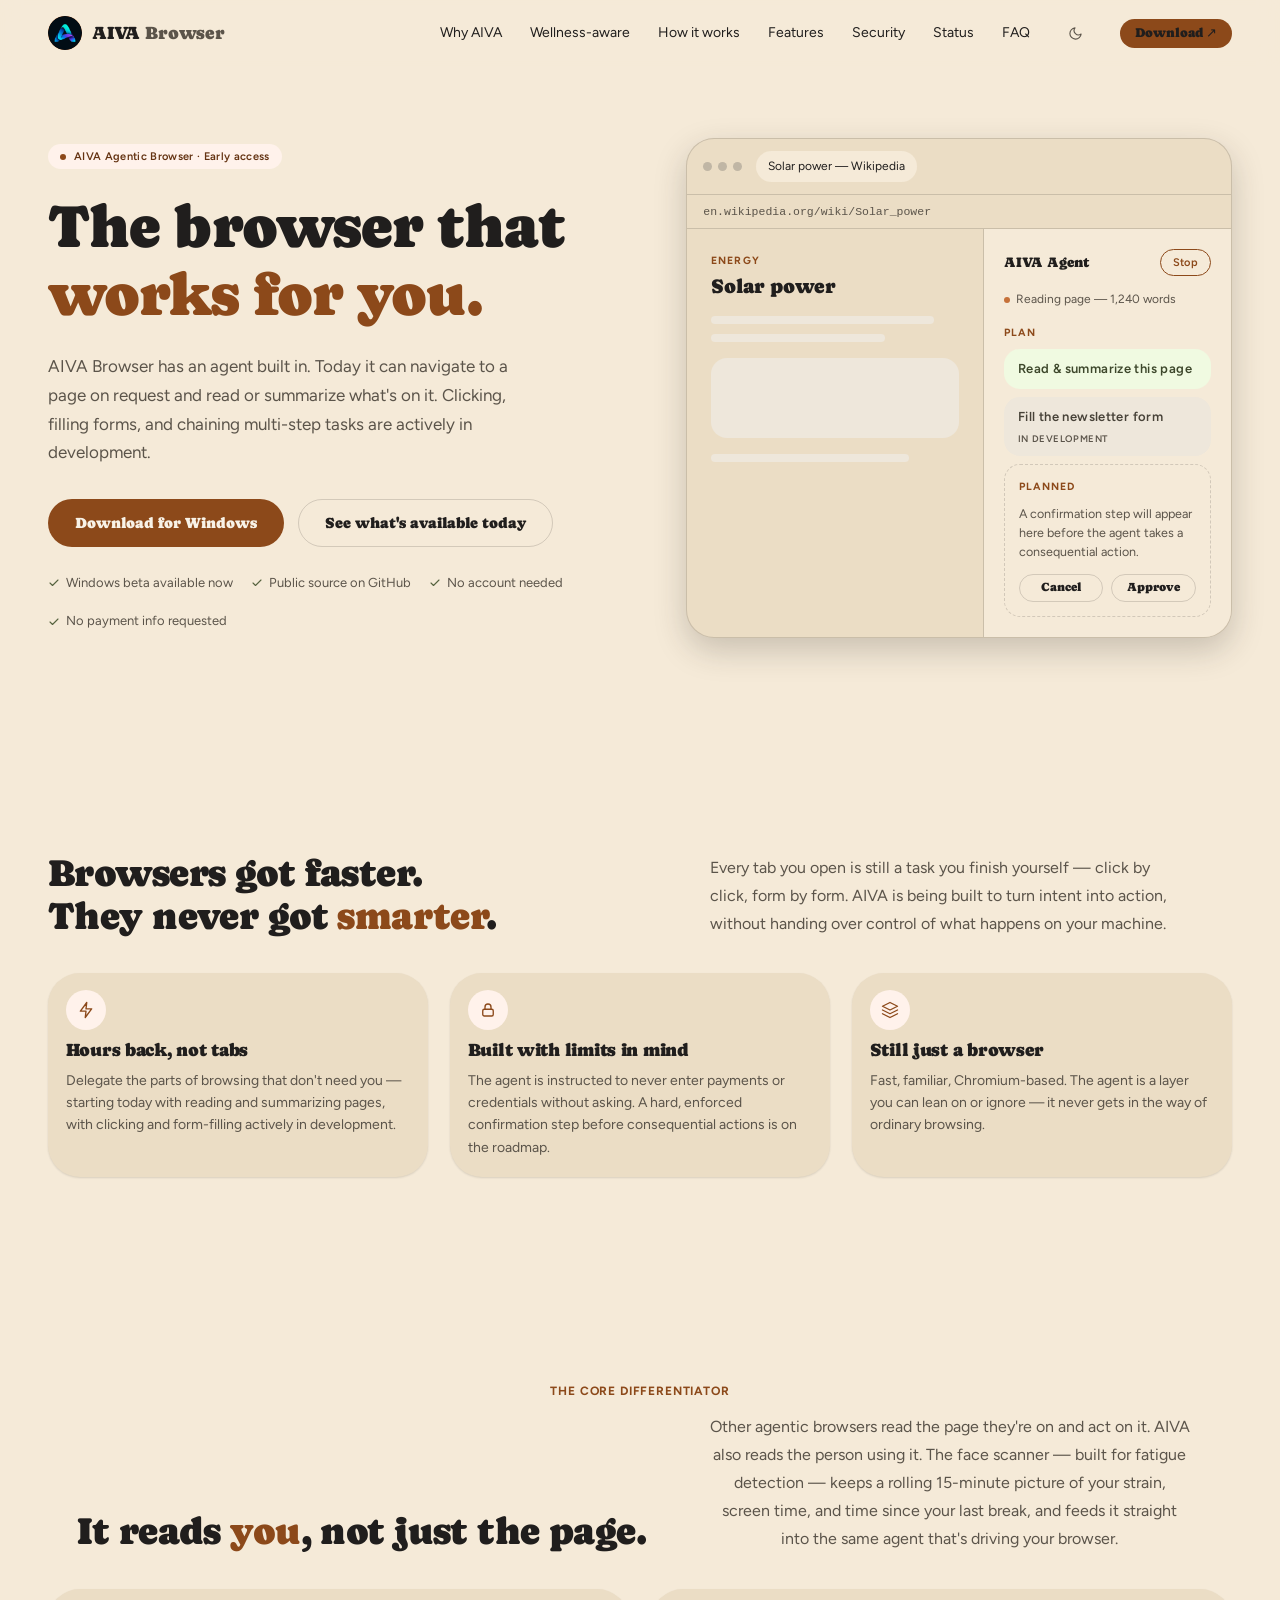
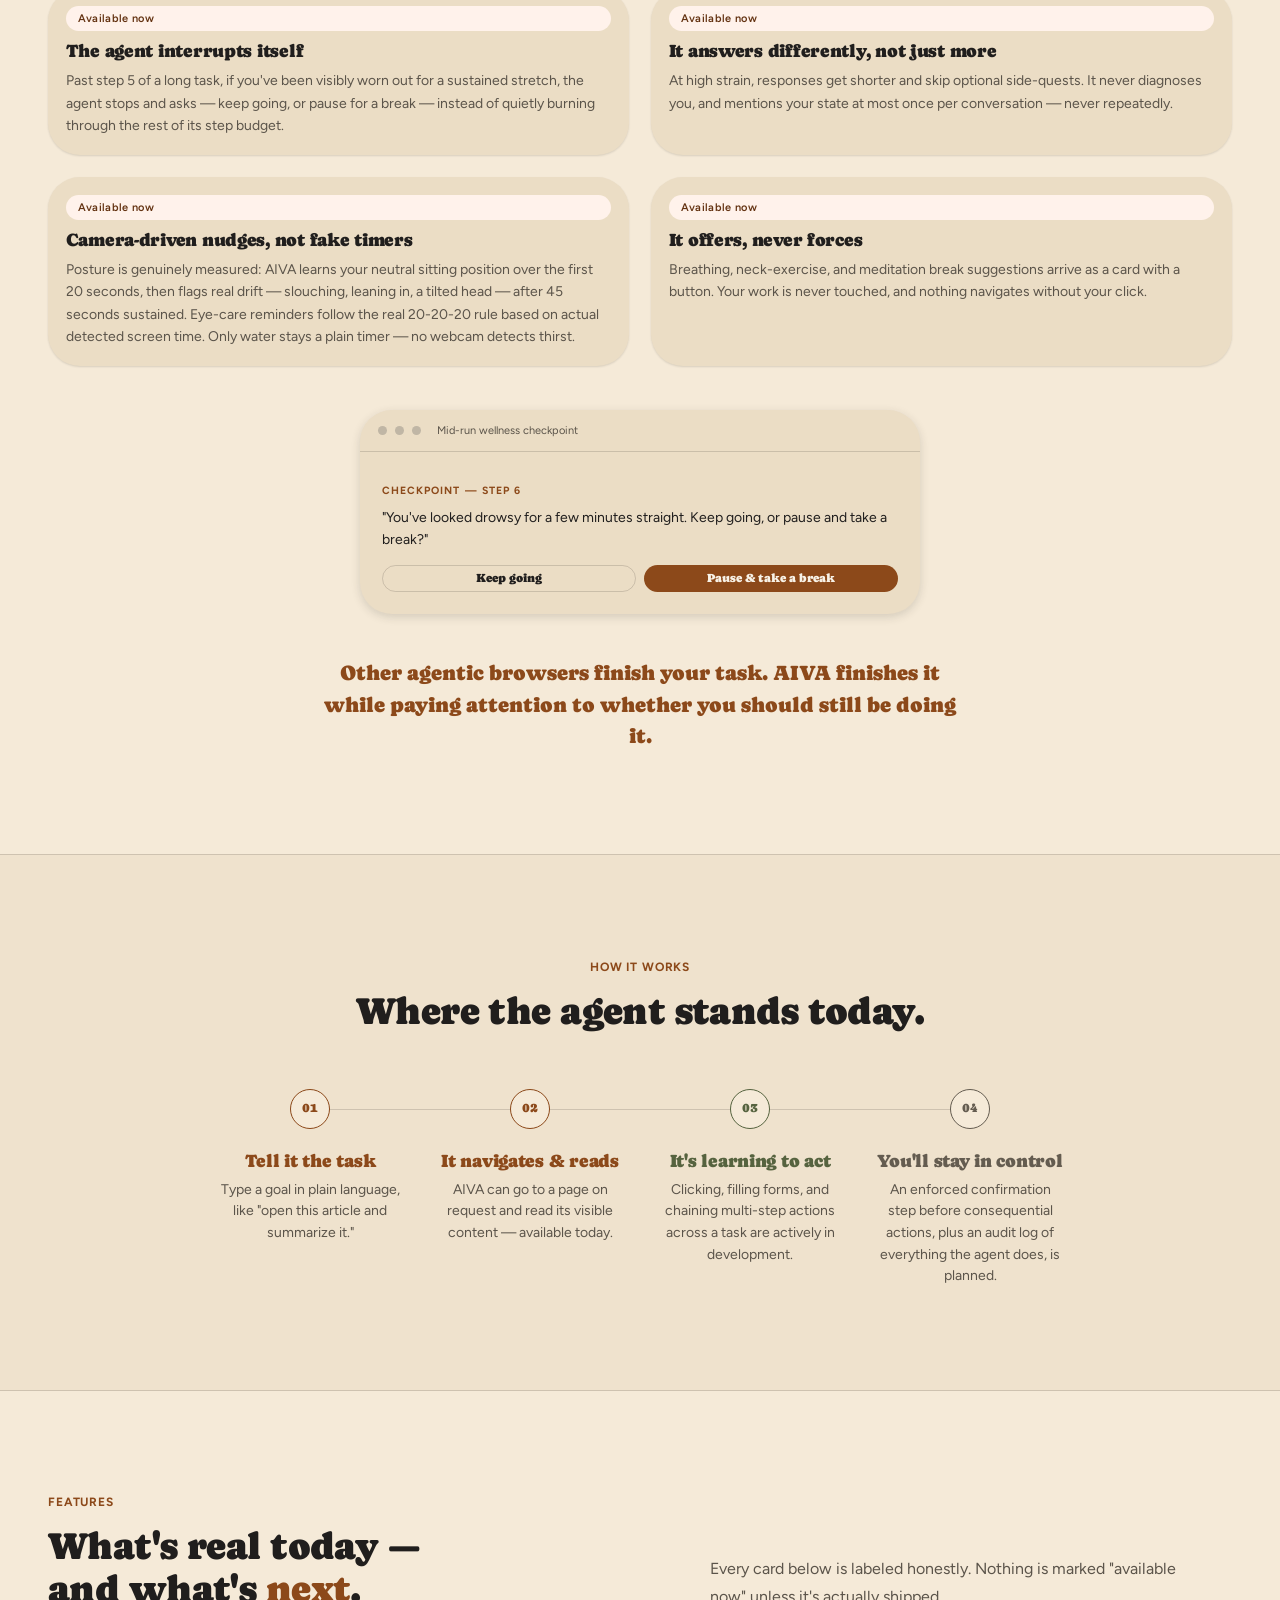
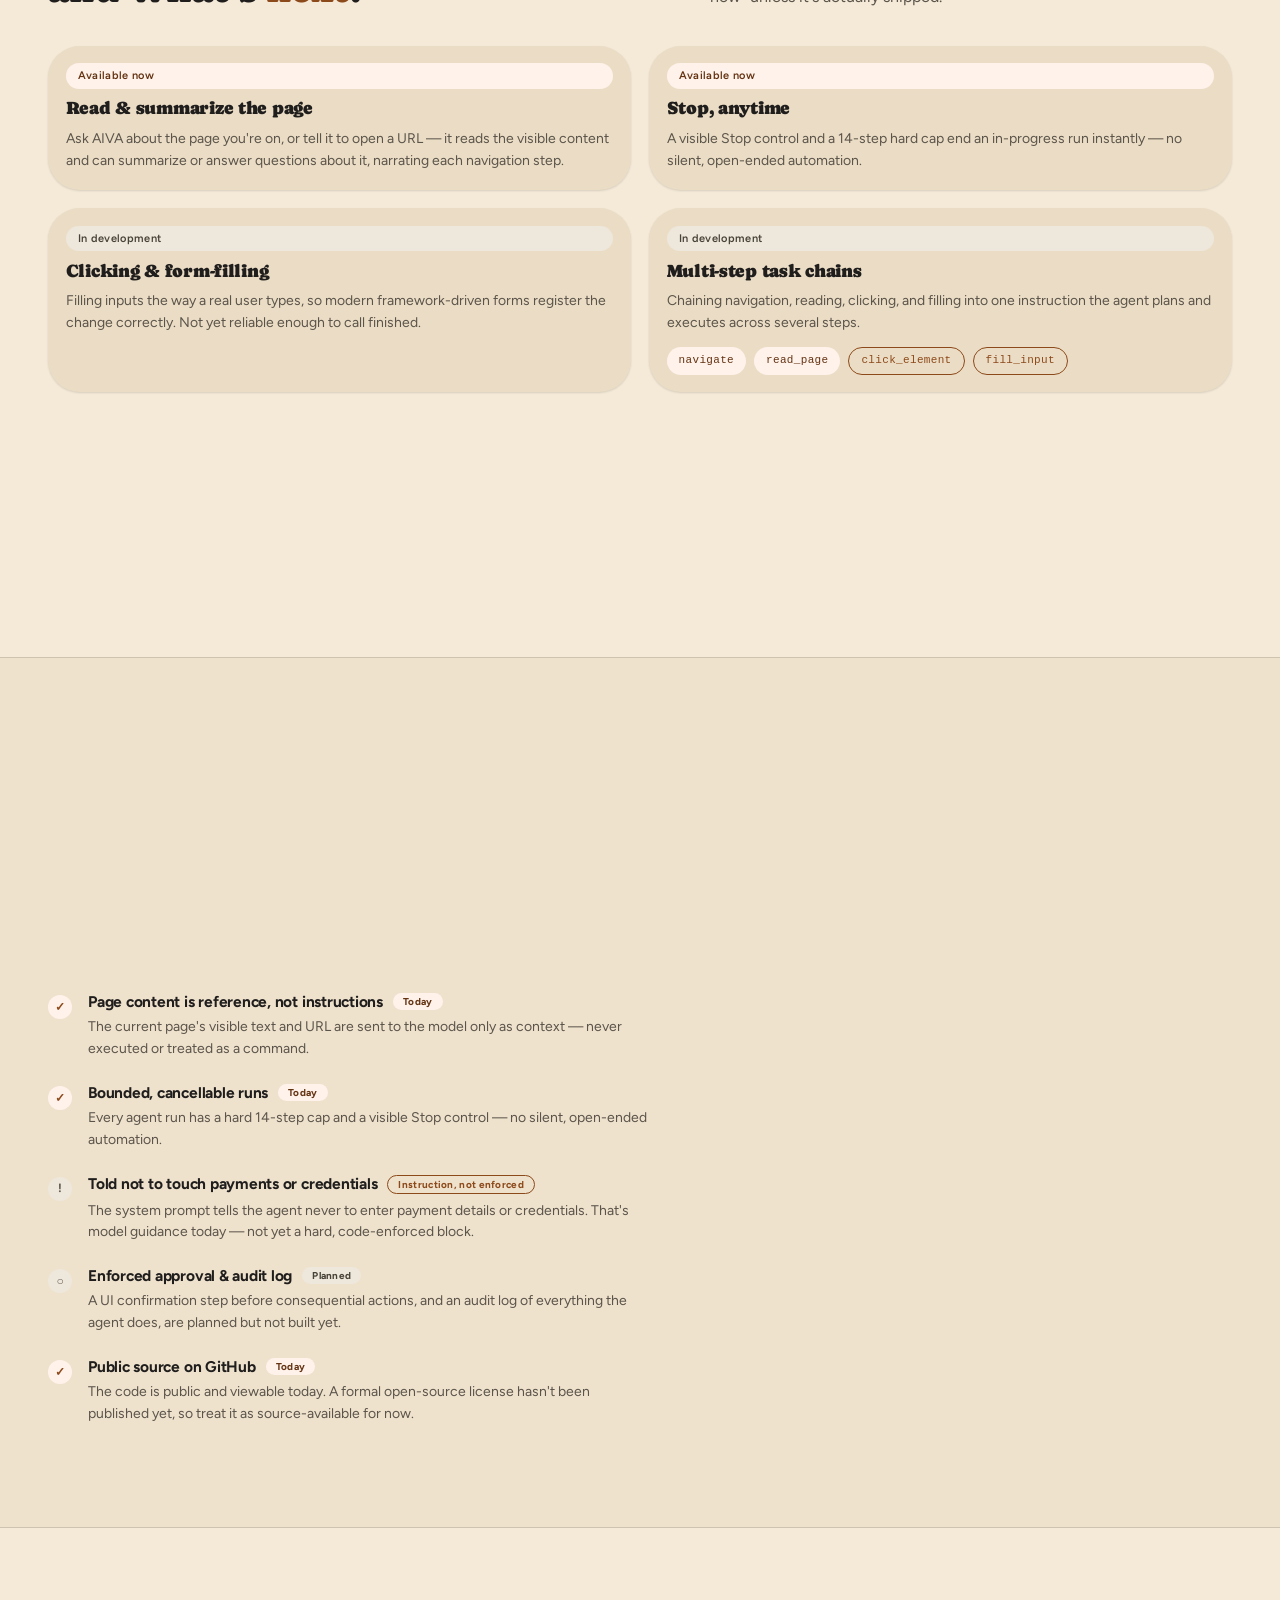
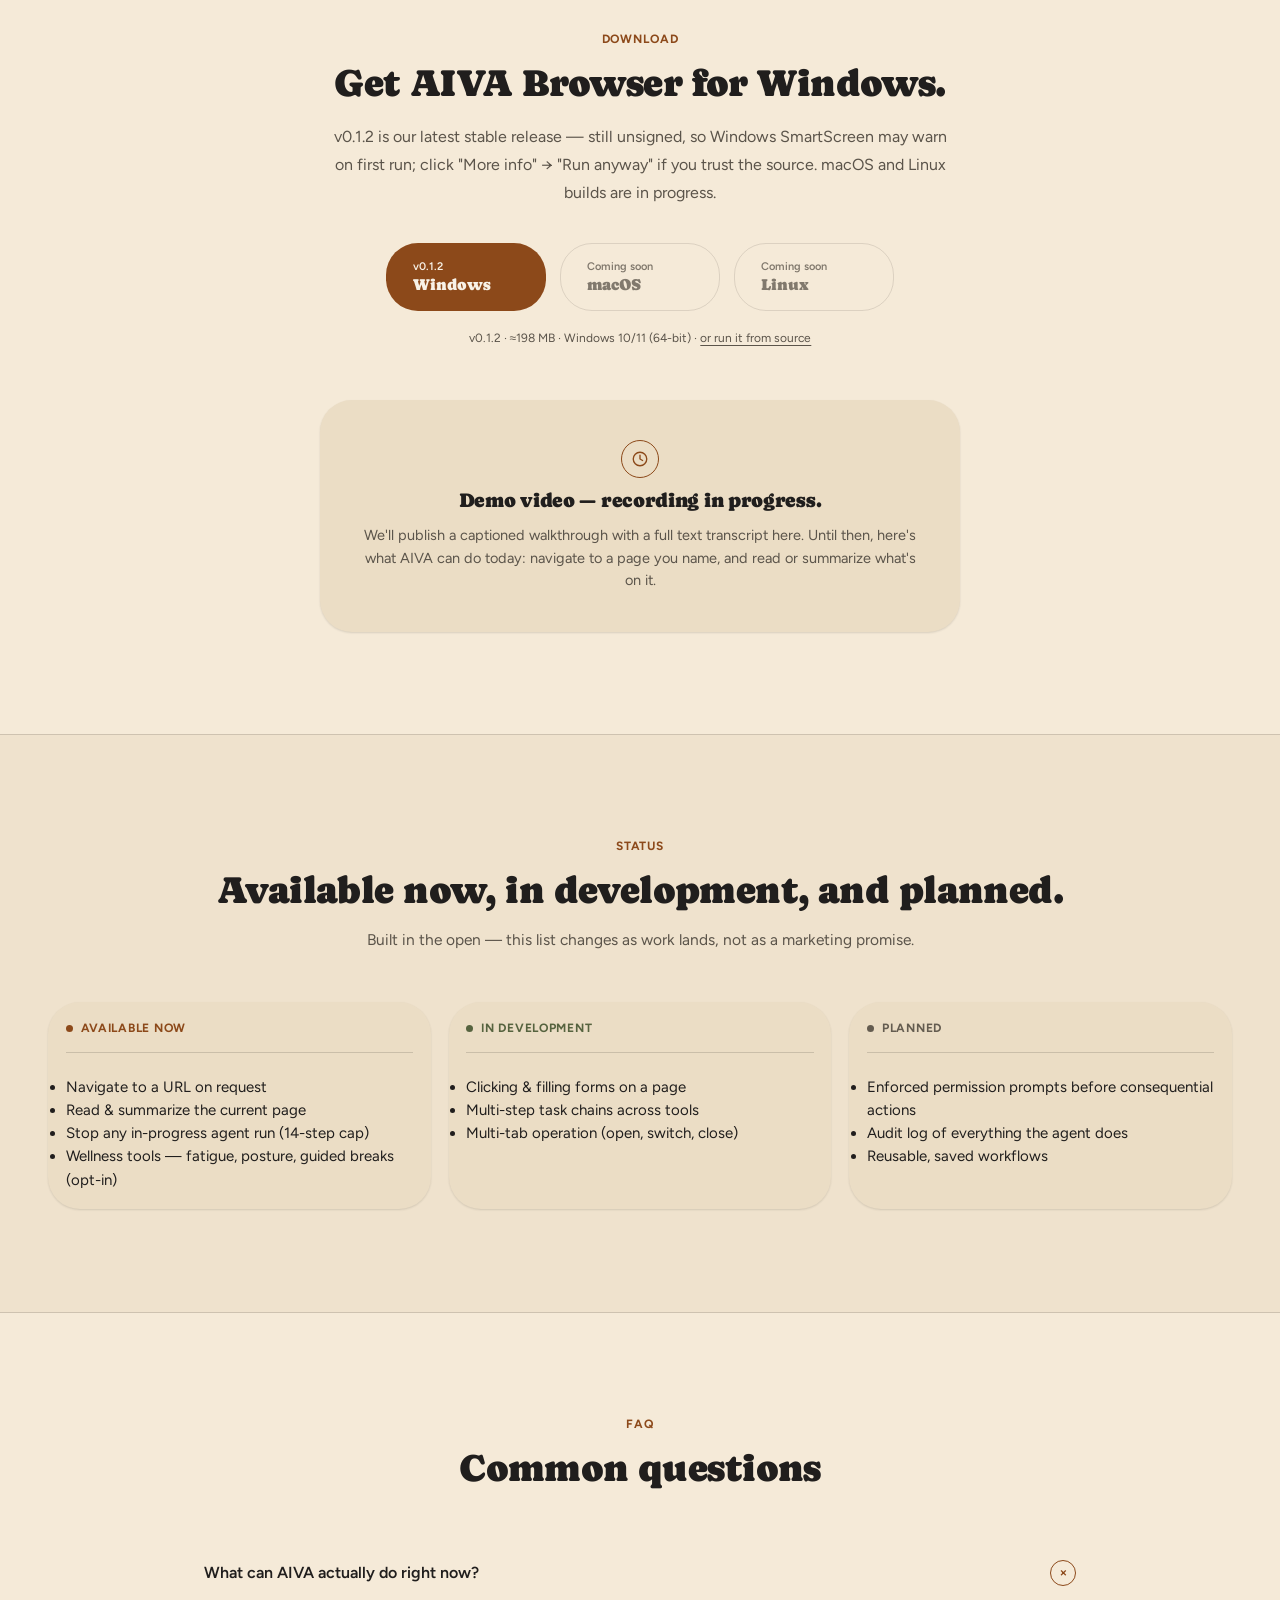
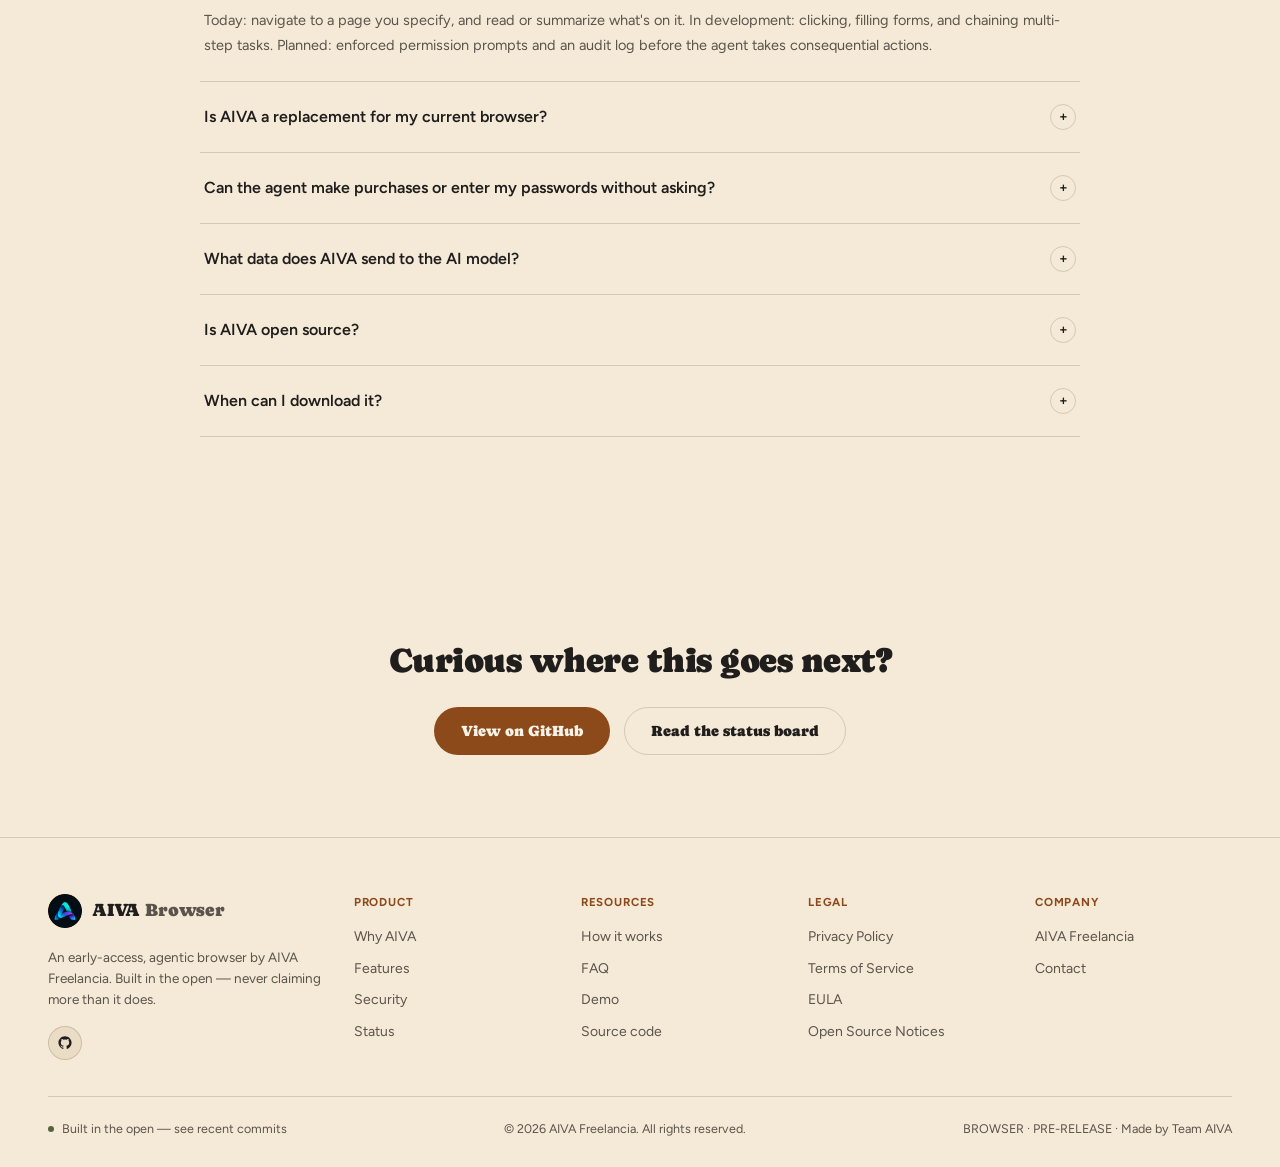
==== commit 4d14d73b: "Publish v0.1.2 on the download page Mirrors the app's v0.1.2 release (new AIVA ribbon-A logo/icon, l" ====
--- a/index.html
+++ b/index.html
@@ -43,8 +43,8 @@
   "description": "An early-access, agentic desktop browser that can navigate to a page on request and read or summarize its content. Clicking, form-filling, and multi-step tasks are in active development.",
   "applicationCategory": "WebBrowser",
   "operatingSystem": "Windows 10/11 (64-bit)",
-  "softwareVersion": "0.1.1",
-  "downloadUrl": "https://github.com/Jothik1506-ai/Browser-download-page/releases/download/v0.1.1/AIVA-Agentic-Browser-Setup-0.1.1.exe",
+  "softwareVersion": "0.1.2",
+  "downloadUrl": "https://github.com/Jothik1506-ai/Browser-download-page/releases/download/v0.1.2/AIVA-Agentic-Browser-Setup-0.1.2.exe",
   "url": "https://browser.aivafreelancia.in/",
   "codeRepository": "https://github.com/Jothik1506-ai/Aiva-Agentic_Browser",
   "publisher": {
@@ -133,7 +133,7 @@
       </p>
 
       <div class="hero-ctas">
-        <a href="https://github.com/Jothik1506-ai/Browser-download-page/releases/download/v0.1.1/AIVA-Agentic-Browser-Setup-0.1.1.exe" class="btn btn-primary">Download for Windows</a>
+        <a href="https://github.com/Jothik1506-ai/Browser-download-page/releases/download/v0.1.2/AIVA-Agentic-Browser-Setup-0.1.2.exe" class="btn btn-primary">Download for Windows</a>
         <a href="#roadmap" class="btn btn-secondary">See what's available today</a>
       </div>
 
@@ -404,11 +404,11 @@
 <section id="download" class="section download-section">
   <p class="eyebrow eyebrow-center reveal">Download</p>
   <h2 class="section-title reveal">Get AIVA Browser for Windows.</h2>
-  <p class="section-lede reveal d1" style="margin:1.1rem auto 2.25rem; max-width:620px;">v0.1.1 is our latest stable release — still unsigned, so Windows SmartScreen may warn on first run; click "More info" → "Run anyway" if you trust the source. macOS and Linux builds are in progress.</p>
+  <p class="section-lede reveal d1" style="margin:1.1rem auto 2.25rem; max-width:620px;">v0.1.2 is our latest stable release — still unsigned, so Windows SmartScreen may warn on first run; click "More info" → "Run anyway" if you trust the source. macOS and Linux builds are in progress.</p>
 
   <div class="download-buttons reveal d2">
-    <a href="https://github.com/Jothik1506-ai/Browser-download-page/releases/download/v0.1.1/AIVA-Agentic-Browser-Setup-0.1.1.exe" class="btn btn-primary download-btn">
-      <small>v0.1.1</small><span>Windows</span>
+    <a href="https://github.com/Jothik1506-ai/Browser-download-page/releases/download/v0.1.2/AIVA-Agentic-Browser-Setup-0.1.2.exe" class="btn btn-primary download-btn">
+      <small>v0.1.2</small><span>Windows</span>
     </a>
     <button type="button" class="btn btn-secondary download-btn" disabled aria-label="macOS build — coming soon, not yet available">
       <small>Coming soon</small><span>macOS</span>
@@ -417,7 +417,7 @@
       <small>Coming soon</small><span>Linux</span>
     </button>
   </div>
-  <p class="version-tag reveal d3">v0.1.1 · ≈198 MB · Windows 10/11 (64-bit) · <a href="https://github.com/Jothik1506-ai/Aiva-Agentic_Browser" target="_blank" rel="noopener noreferrer">or run it from source</a></p>
+  <p class="version-tag reveal d3">v0.1.2 · ≈198 MB · Windows 10/11 (64-bit) · <a href="https://github.com/Jothik1506-ai/Aiva-Agentic_Browser" target="_blank" rel="noopener noreferrer">or run it from source</a></p>
 
   <div id="demo" class="card elev-sm demo-frame reveal d3">
     <div class="demo-pending">
